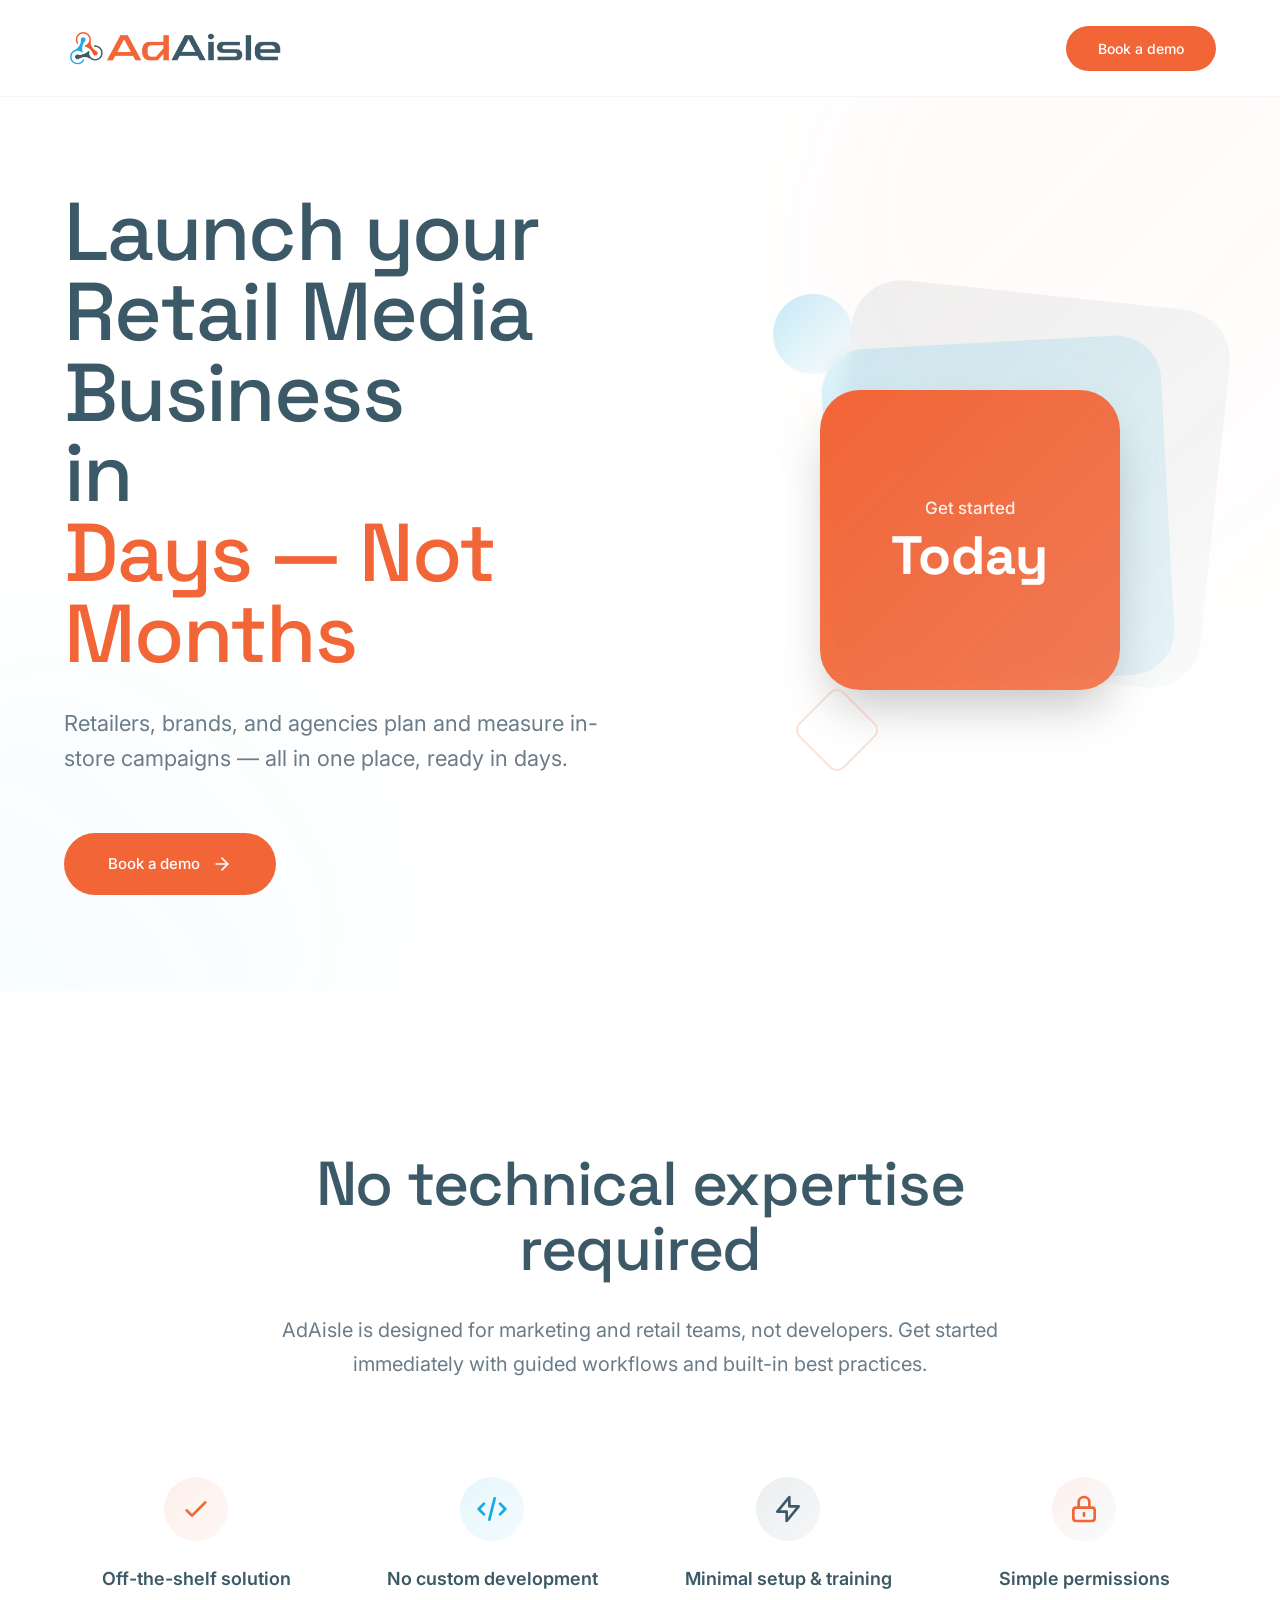
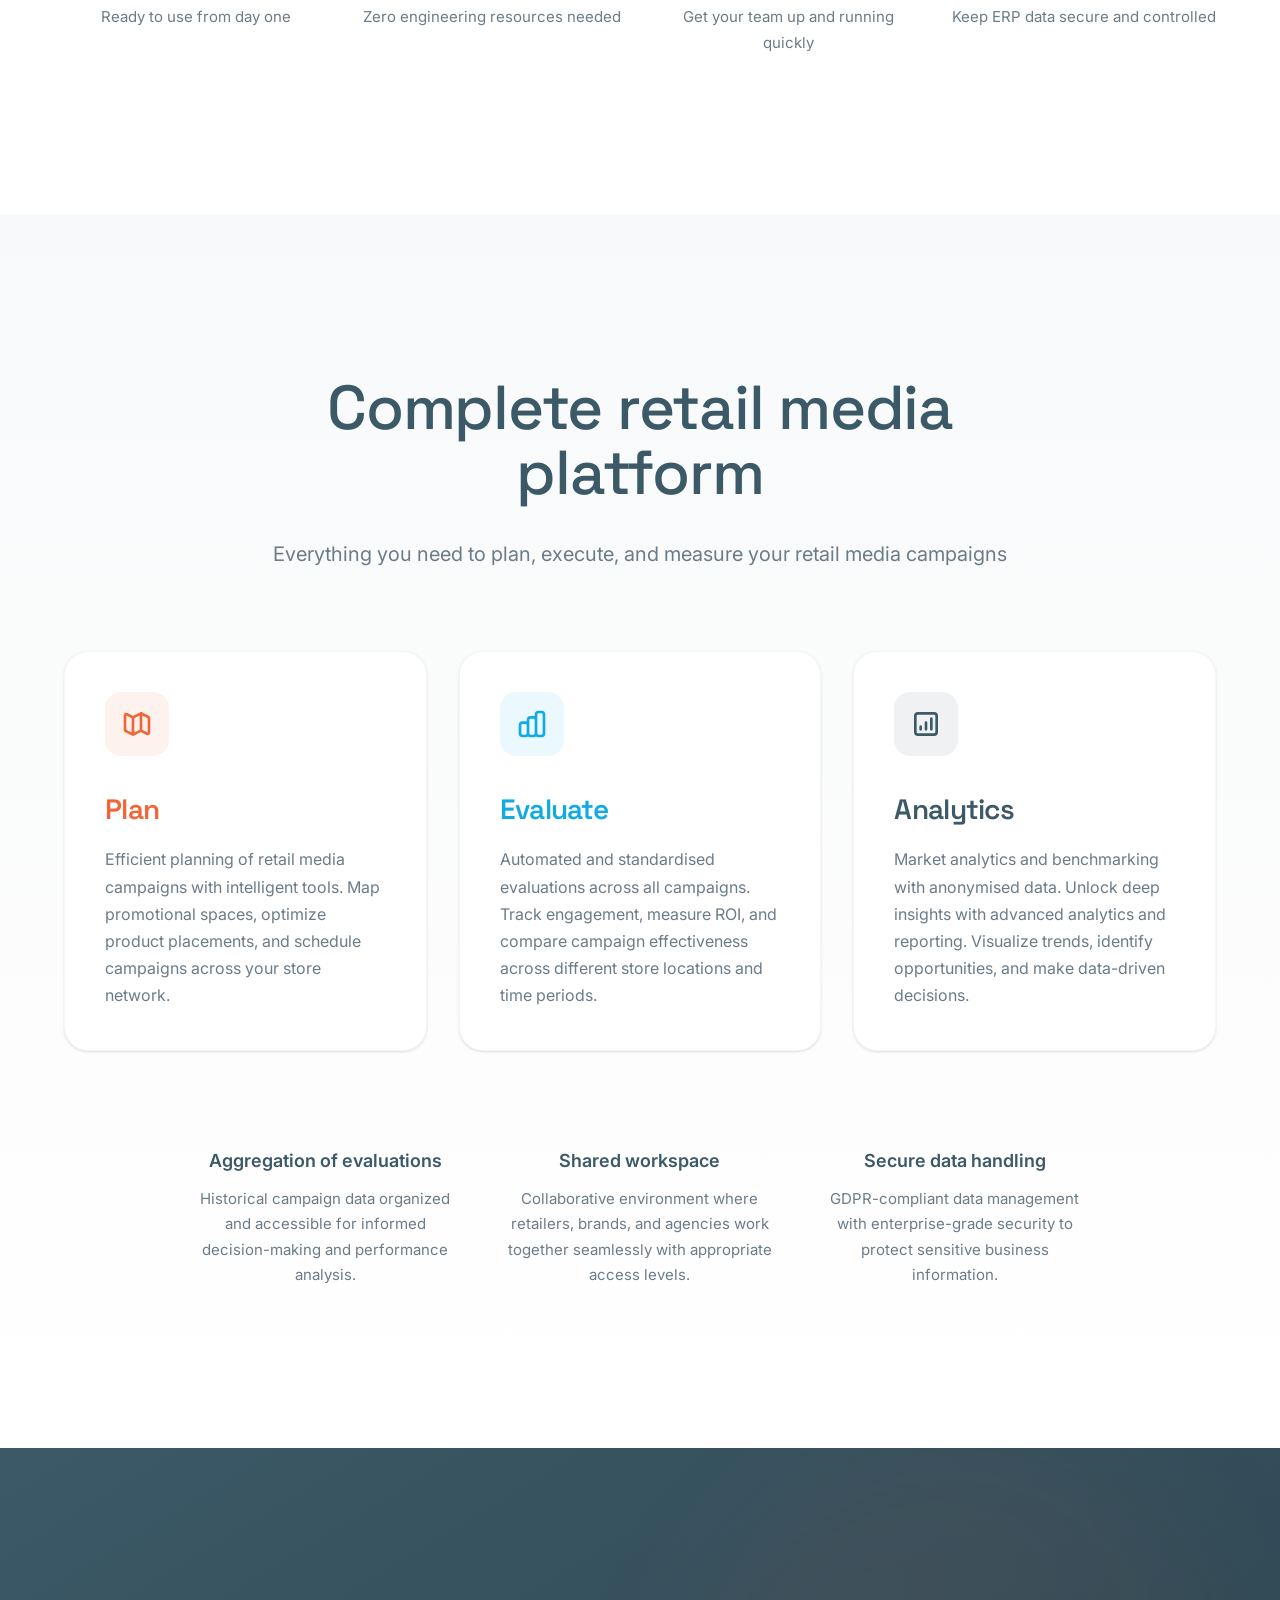
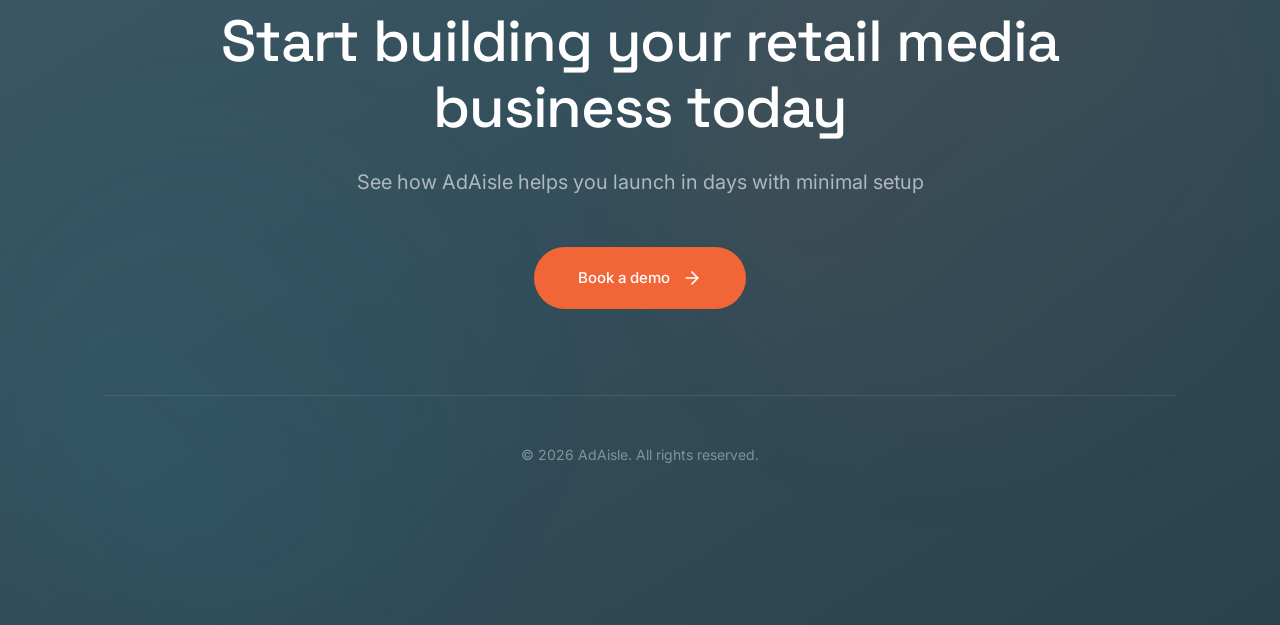
==== index.html @ ee659840 "First version of static website generated" ====
<!DOCTYPE html>
<html lang="en">

<head>
  <meta charset="UTF-8">
  <meta name="viewport" content="width=device-width, initial-scale=1.0">
  <link rel="icon" type="image/png" href="assets/Logo-square-transparent.png">
  <title>AdAisle</title>
  <link rel="stylesheet" crossorigin="" href="/assets/index-35ruAUNn.css">
</head>

<body>
  <div id="root">
    <div class="min-h-screen bg-white">
      <header class="fixed top-0 left-0 right-0 z-50 bg-white/70 backdrop-blur-md border-b border-[#3C5967]/5">
        <div class="max-w-[1600px] mx-auto px-8 lg:px-16">
          <div class="flex items-center justify-between h-24">
            <div class="flex-shrink-0">
              <img src="/assets/4812ea90e6fad4d19d5ccd346adbded5940152e8-D9WkJo04.png" alt="AdAisle" class="h-6 sm:h-9">
            </div>
            <a href="#" class="inline-block px-8 py-3 bg-[#F26537] hover:bg-[#E05A30] text-white rounded-full text-[14px] font-medium transition-all duration-300 hover:shadow-lg hover:shadow-[#F26537]/20">
              Book a demo
            </a>
          </div>
        </div>
      </header>
      <main class="pt-24">
        <section class="relative overflow-hidden bg-white min-h-[85vh] flex items-center">
          <div class="absolute inset-0 overflow-hidden">
            <div
              class="absolute top-0 right-0 w-[700px] h-[700px] rounded-full bg-gradient-to-br from-[#F26537]/4 to-transparent blur-3xl translate-x-1/3 -translate-y-1/4">
            </div>
            <div
              class="absolute bottom-0 left-0 w-[500px] h-[500px] rounded-full bg-gradient-to-tr from-[#10ABE3]/4 to-transparent blur-3xl -translate-x-1/4 translate-y-1/4">
            </div>
          </div>
          <div class="relative max-w-[1600px] mx-auto px-8 lg:px-16 py-24 w-full">
            <div class="grid lg:grid-cols-12 gap-16 items-center">
              <div class="lg:col-span-7">
                <h1 class="mb-8 text-[68px] lg:text-[82px] leading-[0.98] tracking-[-0.02em]"
                  style="font-family: var(--font-heading);"><span class="block text-[#3C5967]">Launch your</span><span
                    class="block text-[#3C5967]">Retail Media Business</span><span class="block text-[#3C5967]">in
                  </span><span class="relative inline-block"><span class="text-[#F26537]">Days — Not
                      Months</span></span></h1>
                <div class="max-w-xl mb-14">
                  <p class="text-[22px] leading-[1.6] text-[#6B7C89]">Retailers, brands, and agencies plan and measure
                    in-store campaigns — all in one place, ready in days.</p>
                </div>
                <div class="flex flex-col sm:flex-row items-center gap-4">
                  <a href="#" class="group relative px-11 py-5 bg-[#F26537] text-white rounded-full transition-all duration-300 hover:bg-[#E05A30] hover:shadow-2xl hover:shadow-[#F26537]/20 overflow-hidden inline-block">
                    <div class="absolute inset-0 bg-gradient-to-r from-white/0 via-white/10 to-white/0 translate-x-[-100%] group-hover:translate-x-[100%] transition-transform duration-700"></div>
                    <span class="relative flex items-center gap-3 text-[15px] font-medium">
                      Book a demo
                      <svg
                        xmlns="http://www.w3.org/2000/svg" width="24" height="24" viewBox="0 0 24 24" fill="none"
                        stroke="currentColor" stroke-width="2" stroke-linecap="round" stroke-linejoin="round"
                        class="lucide lucide-arrow-right w-5 h-5 group-hover:translate-x-1 transition-transform">
                        <path d="M5 12h14"></path>
                        <path d="m12 5 7 7-7 7"></path>
                      </svg>
                    </span>
                  </a>

                  <!-- <a href="#" class="group relative px-11 py-5 bg-white text-[#F26537] border-2 border-[#F26537] rounded-full transition-all duration-300 hover:bg-[#F26537] hover:text-white hover:shadow-2xl hover:shadow-[#F26537]/20 overflow-hidden inline-block">
                    <div class="absolute inset-0 bg-gradient-to-r from-white/0 via-white/10 to-white/0 translate-x-[-100%] group-hover:translate-x-[100%] transition-transform duration-700"></div>
                    <span class="relative flex items-center gap-3 text-[15px] font-medium">
                      Watch a Video
                      <svg
                        xmlns="http://www.w3.org/2000/svg" width="24" height="24" viewBox="0 0 24 24" fill="none"
                        stroke="currentColor" stroke-width="2" stroke-linecap="round" stroke-linejoin="round"
                        class="lucide lucide-arrow-right w-5 h-5 group-hover:translate-x-1 transition-transform">
                        <path d="M5 12h14"></path>
                        <path d="m12 5 7 7-7 7"></path>
                      </svg>
                    </span>
                  </a> -->

                </div>
              </div>
              <div class="lg:col-span-5 relative">
                <div class="relative">
                  <div class="relative h-[500px]">
                    <div
                      class="absolute top-0 right-0 w-[380px] h-[380px] rounded-[50px] bg-gradient-to-br from-[#3C5967]/8 to-[#3C5967]/3 rotate-6">
                    </div>
                    <div
                      class="absolute top-12 right-12 w-[340px] h-[340px] rounded-[45px] bg-gradient-to-br from-[#10ABE3]/15 to-[#10ABE3]/8 -rotate-3 backdrop-blur-sm">
                    </div>
                    <div
                      class="absolute top-24 right-24 w-[300px] h-[300px] rounded-[40px] bg-gradient-to-br from-[#F26537] to-[#F26537]/85 flex items-center justify-center shadow-2xl">
                      <div class="text-white text-center px-8">
                        <div class="text-[17px] font-medium mb-2 opacity-90">Get started</div>
                        <div class="text-[54px] font-bold leading-none" style="font-family: var(--font-heading);">Today
                        </div>
                      </div>
                    </div>
                    <div
                      class="absolute top-0 left-0 w-20 h-20 rounded-full bg-gradient-to-br from-[#10ABE3]/25 to-transparent backdrop-blur-sm">
                    </div>
                    <div class="absolute bottom-8 left-8 w-16 h-16 border-2 border-[#F26537]/20 rounded-lg rotate-45">
                    </div>
                  </div>
                </div>
              </div>
            </div>
          </div>
        </section>
        <section class="bg-white py-32 lg:py-40">
          <div class="max-w-[1600px] mx-auto px-8 lg:px-16">
            <div class="max-w-4xl mx-auto mb-24">
              <div class="text-center">
                <h2 class="text-[52px] lg:text-[62px] leading-[1.05] tracking-[-0.02em] text-[#3C5967] mb-8"
                  style="font-family: var(--font-heading);">No technical expertise required</h2>
                <p class="text-[20px] leading-[1.7] text-[#6B7C89] max-w-3xl mx-auto">AdAisle is designed for marketing
                  and retail teams, not developers. Get started immediately with guided workflows and built-in best
                  practices.</p>
              </div>
            </div>
            <div class="grid md:grid-cols-2 lg:grid-cols-4 gap-8 max-w-6xl mx-auto">
              <div class="group text-center">
                <div
                  class="w-16 h-16 mx-auto mb-6 rounded-full bg-gradient-to-br from-[#F26537]/10 to-[#F26537]/5 flex items-center justify-center group-hover:scale-110 transition-transform duration-300">
                  <svg class="w-8 h-8 text-[#F26537]" fill="none" viewBox="0 0 24 24" stroke="currentColor">
                    <path stroke-linecap="round" stroke-linejoin="round" stroke-width="2" d="M5 13l4 4L19 7"></path>
                  </svg></div>
                <h3 class="text-[18px] font-semibold text-[#3C5967] mb-3">Off-the-shelf solution</h3>
                <p class="text-[15px] leading-[1.7] text-[#6B7C89]">Ready to use from day one</p>
              </div>
              <div class="group text-center">
                <div
                  class="w-16 h-16 mx-auto mb-6 rounded-full bg-gradient-to-br from-[#10ABE3]/10 to-[#10ABE3]/5 flex items-center justify-center group-hover:scale-110 transition-transform duration-300">
                  <svg class="w-8 h-8 text-[#10ABE3]" fill="none" viewBox="0 0 24 24" stroke="currentColor">
                    <path stroke-linecap="round" stroke-linejoin="round" stroke-width="2"
                      d="M10 20l4-16m4 4l4 4-4 4M6 16l-4-4 4-4"></path>
                  </svg></div>
                <h3 class="text-[18px] font-semibold text-[#3C5967] mb-3">No custom development</h3>
                <p class="text-[15px] leading-[1.7] text-[#6B7C89]">Zero engineering resources needed</p>
              </div>
              <div class="group text-center">
                <div
                  class="w-16 h-16 mx-auto mb-6 rounded-full bg-gradient-to-br from-[#3C5967]/10 to-[#3C5967]/5 flex items-center justify-center group-hover:scale-110 transition-transform duration-300">
                  <svg class="w-8 h-8 text-[#3C5967]" fill="none" viewBox="0 0 24 24" stroke="currentColor">
                    <path stroke-linecap="round" stroke-linejoin="round" stroke-width="2"
                      d="M13 10V3L4 14h7v7l9-11h-7z"></path>
                  </svg></div>
                <h3 class="text-[18px] font-semibold text-[#3C5967] mb-3">Minimal setup &amp; training</h3>
                <p class="text-[15px] leading-[1.7] text-[#6B7C89]">Get your team up and running quickly</p>
              </div>
              <div class="group text-center">
                <div
                  class="w-16 h-16 mx-auto mb-6 rounded-full bg-gradient-to-br from-[#F26537]/10 to-[#10ABE3]/5 flex items-center justify-center group-hover:scale-110 transition-transform duration-300">
                  <svg class="w-8 h-8 text-[#F26537]" fill="none" viewBox="0 0 24 24" stroke="currentColor">
                    <path stroke-linecap="round" stroke-linejoin="round" stroke-width="2"
                      d="M12 15v2m-6 4h12a2 2 0 002-2v-6a2 2 0 00-2-2H6a2 2 0 00-2 2v6a2 2 0 002 2zm10-10V7a4 4 0 00-8 0v4h8z">
                    </path>
                  </svg></div>
                <h3 class="text-[18px] font-semibold text-[#3C5967] mb-3">Simple permissions</h3>
                <p class="text-[15px] leading-[1.7] text-[#6B7C89]">Keep ERP data secure and controlled</p>
              </div>
            </div>
          </div>
        </section>
        <section class="relative bg-gradient-to-b from-[#F8F9FA] to-white py-32 lg:py-40">
          <div class="max-w-[1600px] mx-auto px-8 lg:px-16">
            <div class="text-center max-w-3xl mx-auto mb-20">
              <h2 class="text-[52px] lg:text-[62px] leading-[1.05] tracking-[-0.02em] text-[#3C5967] mb-8"
                style="font-family: var(--font-heading);">Complete retail media platform</h2>
              <p class="text-[20px] leading-[1.7] text-[#6B7C89]">Everything you need to plan, execute, and measure your
                retail media campaigns</p>
            </div>
            <div class="grid md:grid-cols-3 gap-8 mb-16">
              <div
                class="bg-white rounded-3xl p-10 shadow-sm hover:shadow-xl transition-all duration-500 border border-[#3C5967]/5">
                <div class="mb-8">
                  <div class="w-16 h-16 rounded-2xl flex items-center justify-center"
                    style="background-color: rgba(242, 101, 55, 0.082);"><svg class="w-8 h-8" fill="none"
                      viewBox="0 0 24 24" stroke="currentColor" style="color: rgb(242, 101, 55);">
                      <path stroke-linecap="round" stroke-linejoin="round" stroke-width="2"
                        d="M9 20l-5.447-2.724A1 1 0 013 16.382V5.618a1 1 0 011.447-.894L9 7m0 13l6-3m-6 3V7m6 10l4.553 2.276A1 1 0 0021 18.382V7.618a1 1 0 00-.553-.894L15 4m0 13V4m0 0L9 7">
                      </path>
                    </svg></div>
                </div>
                <h3 class="text-[28px] font-semibold mb-4 tracking-tight"
                  style="color: rgb(242, 101, 55); font-family: var(--font-heading);">Plan</h3>
                <p class="text-[16px] leading-[1.7] text-[#6B7C89]">Efficient planning of retail media campaigns with
                  intelligent tools. Map promotional spaces, optimize product placements, and schedule campaigns across
                  your store network.</p>
              </div>
              <div
                class="bg-white rounded-3xl p-10 shadow-sm hover:shadow-xl transition-all duration-500 border border-[#3C5967]/5">
                <div class="mb-8">
                  <div class="w-16 h-16 rounded-2xl flex items-center justify-center"
                    style="background-color: rgba(16, 171, 227, 0.082);"><svg class="w-8 h-8" fill="none"
                      viewBox="0 0 24 24" stroke="currentColor" style="color: rgb(16, 171, 227);">
                      <path stroke-linecap="round" stroke-linejoin="round" stroke-width="2"
                        d="M9 19v-6a2 2 0 00-2-2H5a2 2 0 00-2 2v6a2 2 0 002 2h2a2 2 0 002-2zm0 0V9a2 2 0 012-2h2a2 2 0 012 2v10m-6 0a2 2 0 002 2h2a2 2 0 002-2m0 0V5a2 2 0 012-2h2a2 2 0 012 2v14a2 2 0 01-2 2h-2a2 2 0 01-2-2z">
                      </path>
                    </svg></div>
                </div>
                <h3 class="text-[28px] font-semibold mb-4 tracking-tight"
                  style="color: rgb(16, 171, 227); font-family: var(--font-heading);">Evaluate</h3>
                <p class="text-[16px] leading-[1.7] text-[#6B7C89]">Automated and standardised evaluations across all
                  campaigns. Track engagement, measure ROI, and compare campaign effectiveness across different store
                  locations and time periods.</p>
              </div>
              <div
                class="bg-white rounded-3xl p-10 shadow-sm hover:shadow-xl transition-all duration-500 border border-[#3C5967]/5">
                <div class="mb-8">
                  <div class="w-16 h-16 rounded-2xl flex items-center justify-center"
                    style="background-color: rgba(60, 89, 103, 0.082);"><svg class="w-8 h-8" fill="none"
                      viewBox="0 0 24 24" stroke="currentColor" style="color: rgb(60, 89, 103);">
                      <path stroke-linecap="round" stroke-linejoin="round" stroke-width="2"
                        d="M16 8v8m-4-5v5m-4-2v2m-2 4h12a2 2 0 002-2V6a2 2 0 00-2-2H6a2 2 0 00-2 2v12a2 2 0 002 2z">
                      </path>
                    </svg></div>
                </div>
                <h3 class="text-[28px] font-semibold mb-4 tracking-tight"
                  style="color: rgb(60, 89, 103); font-family: var(--font-heading);">Analytics</h3>
                <p class="text-[16px] leading-[1.7] text-[#6B7C89]">Market analytics and benchmarking with anonymised
                  data. Unlock deep insights with advanced analytics and reporting. Visualize trends, identify
                  opportunities, and make data-driven decisions.</p>
              </div>
            </div>
            <div class="max-w-4xl mx-auto mt-24">
              <div class="grid md:grid-cols-3 gap-12">
                <div class="text-center">
                  <h4 class="text-[18px] font-semibold text-[#3C5967] mb-3">Aggregation of evaluations</h4>
                  <p class="text-[15px] leading-[1.7] text-[#6B7C89]">Historical campaign data organized and accessible
                    for informed decision-making and performance analysis.</p>
                </div>
                <div class="text-center">
                  <h4 class="text-[18px] font-semibold text-[#3C5967] mb-3">Shared workspace</h4>
                  <p class="text-[15px] leading-[1.7] text-[#6B7C89]">Collaborative environment where retailers, brands,
                    and agencies work together seamlessly with appropriate access levels.</p>
                </div>
                <div class="text-center">
                  <h4 class="text-[18px] font-semibold text-[#3C5967] mb-3">Secure data handling</h4>
                  <p class="text-[15px] leading-[1.7] text-[#6B7C89]">GDPR-compliant data management with
                    enterprise-grade security to protect sensitive business information.</p>
                </div>
              </div>
            </div>
          </div>
        </section>
      </main>
      <footer class="relative bg-gradient-to-br from-[#3C5967] to-[#2A424D] py-32 lg:py-40 overflow-hidden">
        <div
          class="absolute top-0 right-0 w-[600px] h-[600px] bg-gradient-to-br from-[#F26537]/8 to-transparent rounded-full blur-3xl">
        </div>
        <div
          class="absolute bottom-0 left-0 w-[500px] h-[500px] bg-gradient-to-tr from-[#10ABE3]/8 to-transparent rounded-full blur-3xl">
        </div>
        <div class="relative max-w-[1200px] mx-auto px-8 lg:px-16 text-center">
          <h2 class="text-[48px] lg:text-[58px] leading-[1.15] tracking-[-0.02em] text-white mb-6"
            style="font-family: var(--font-heading);">Start building your retail media business today</h2>
          <p class="text-[20px] leading-[1.7] text-white/60 mb-12 max-w-2xl mx-auto">See how AdAisle helps you launch in
            days with minimal setup</p><a href="#"
            class="group relative px-11 py-5 bg-[#F26537] text-white rounded-full transition-all duration-300 hover:bg-[#E05A30] hover:shadow-2xl hover:shadow-[#F26537]/20 overflow-hidden inline-block">
            <div class="absolute inset-0 bg-gradient-to-r from-white/0 via-white/10 to-white/0 translate-x-[-100%] group-hover:translate-x-[100%] transition-transform duration-700"></div>
            <span class="relative flex items-center gap-3 text-[15px] font-medium">
              Book a demo
              <svg
                xmlns="http://www.w3.org/2000/svg" width="24" height="24" viewBox="0 0 24 24" fill="none"
                stroke="currentColor" stroke-width="2" stroke-linecap="round" stroke-linejoin="round"
                class="lucide lucide-arrow-right w-5 h-5 group-hover:translate-x-1 transition-transform">
                <path d="M5 12h14"></path>
                <path d="m12 5 7 7-7 7"></path>
              </svg>
            </span>
          </a>
          <div class="mt-20 pt-12 border-t border-white/10">
            <p class="text-[14px] text-white/40">© 2026 AdAisle. All rights reserved.</p>
          </div>
        </div>
      </footer>
    </div>
  </div>
</body>
</html>
---- assets/index-35ruAUNn.css ----
@import"https://fonts.googleapis.com/css2?family=Inter:wght@300;400;500;600;700&family=Space+Grotesk:wght@400;500;600;700&display=swap";/*! tailwindcss v4.1.12 | MIT License | https://tailwindcss.com */@layer properties{@supports (((-webkit-hyphens:none)) and (not (margin-trim:inline))) or ((-moz-orient:inline) and (not (color:rgb(from red r g b)))){*,:before,:after,::backdrop{--tw-translate-x:0;--tw-translate-y:0;--tw-translate-z:0;--tw-rotate-x:initial;--tw-rotate-y:initial;--tw-rotate-z:initial;--tw-skew-x:initial;--tw-skew-y:initial;--tw-space-x-reverse:0;--tw-border-style:solid;--tw-gradient-position:initial;--tw-gradient-from:#0000;--tw-gradient-via:#0000;--tw-gradient-to:#0000;--tw-gradient-stops:initial;--tw-gradient-via-stops:initial;--tw-gradient-from-position:0%;--tw-gradient-via-position:50%;--tw-gradient-to-position:100%;--tw-leading:initial;--tw-font-weight:initial;--tw-tracking:initial;--tw-ordinal:initial;--tw-slashed-zero:initial;--tw-numeric-figure:initial;--tw-numeric-spacing:initial;--tw-numeric-fraction:initial;--tw-shadow:0 0 #0000;--tw-shadow-color:initial;--tw-shadow-alpha:100%;--tw-inset-shadow:0 0 #0000;--tw-inset-shadow-color:initial;--tw-inset-shadow-alpha:100%;--tw-ring-color:initial;--tw-ring-shadow:0 0 #0000;--tw-inset-ring-color:initial;--tw-inset-ring-shadow:0 0 #0000;--tw-ring-inset:initial;--tw-ring-offset-width:0px;--tw-ring-offset-color:#fff;--tw-ring-offset-shadow:0 0 #0000;--tw-outline-style:solid;--tw-blur:initial;--tw-brightness:initial;--tw-contrast:initial;--tw-grayscale:initial;--tw-hue-rotate:initial;--tw-invert:initial;--tw-opacity:initial;--tw-saturate:initial;--tw-sepia:initial;--tw-drop-shadow:initial;--tw-drop-shadow-color:initial;--tw-drop-shadow-alpha:100%;--tw-drop-shadow-size:initial;--tw-backdrop-blur:initial;--tw-backdrop-brightness:initial;--tw-backdrop-contrast:initial;--tw-backdrop-grayscale:initial;--tw-backdrop-hue-rotate:initial;--tw-backdrop-invert:initial;--tw-backdrop-opacity:initial;--tw-backdrop-saturate:initial;--tw-backdrop-sepia:initial;--tw-duration:initial;--tw-ease:initial;--tw-scale-x:1;--tw-scale-y:1;--tw-scale-z:1;--tw-content:"";--tw-animation-delay:0s;--tw-animation-direction:normal;--tw-animation-duration:initial;--tw-animation-fill-mode:none;--tw-animation-iteration-count:1;--tw-enter-blur:0;--tw-enter-opacity:1;--tw-enter-rotate:0;--tw-enter-scale:1;--tw-enter-translate-x:0;--tw-enter-translate-y:0;--tw-exit-blur:0;--tw-exit-opacity:1;--tw-exit-rotate:0;--tw-exit-scale:1;--tw-exit-translate-x:0;--tw-exit-translate-y:0}}}@layer theme{:root,:host{--font-sans:ui-sans-serif,system-ui,sans-serif,"Apple Color Emoji","Segoe UI Emoji","Segoe UI Symbol","Noto Color Emoji";--font-mono:ui-monospace,SFMono-Regular,Menlo,Monaco,Consolas,"Liberation Mono","Courier New",monospace;--color-gray-100:oklch(96.7% .003 264.542);--color-black:#000;--color-white:#fff;--spacing:.25rem;--container-sm:24rem;--container-lg:32rem;--container-xl:36rem;--container-2xl:42rem;--container-3xl:48rem;--container-4xl:56rem;--container-6xl:72rem;--text-xs:.75rem;--text-xs--line-height:calc(1/.75);--text-sm:.875rem;--text-sm--line-height:calc(1.25/.875);--text-base:1rem;--text-base--line-height: 1.5 ;--text-lg:1.125rem;--text-lg--line-height:calc(1.75/1.125);--text-xl:1.25rem;--text-2xl:1.5rem;--font-weight-normal:400;--font-weight-medium:500;--font-weight-semibold:600;--font-weight-bold:700;--tracking-tight:-.025em;--tracking-widest:.1em;--leading-relaxed:1.625;--radius-xs:.125rem;--radius-2xl:1rem;--radius-3xl:1.5rem;--ease-in-out:cubic-bezier(.4,0,.2,1);--animate-pulse:pulse 2s cubic-bezier(.4,0,.6,1)infinite;--blur-sm:8px;--blur-md:12px;--blur-3xl:64px;--aspect-video:16/9;--default-transition-duration:.15s;--default-transition-timing-function:cubic-bezier(.4,0,.2,1);--default-font-family:var(--font-sans);--default-mono-font-family:var(--font-mono);--color-border:var(--border)}}@layer base{*,:after,:before,::backdrop{box-sizing:border-box;border:0 solid;margin:0;padding:0}::file-selector-button{box-sizing:border-box;border:0 solid;margin:0;padding:0}html,:host{-webkit-text-size-adjust:100%;-moz-tab-size:4;tab-size:4;line-height:1.5;font-family:var(--default-font-family,ui-sans-serif,system-ui,sans-serif,"Apple Color Emoji","Segoe UI Emoji","Segoe UI Symbol","Noto Color Emoji");font-feature-settings:var(--default-font-feature-settings,normal);font-variation-settings:var(--default-font-variation-settings,normal);-webkit-tap-highlight-color:transparent}hr{height:0;color:inherit;border-top-width:1px}abbr:where([title]){-webkit-text-decoration:underline dotted;text-decoration:underline dotted}h1,h2,h3,h4,h5,h6{font-size:inherit;font-weight:inherit}a{color:inherit;-webkit-text-decoration:inherit;text-decoration:inherit}b,strong{font-weight:bolder}code,kbd,samp,pre{font-family:var(--default-mono-font-family,ui-monospace,SFMono-Regular,Menlo,Monaco,Consolas,"Liberation Mono","Courier New",monospace);font-feature-settings:var(--default-mono-font-feature-settings,normal);font-variation-settings:var(--default-mono-font-variation-settings,normal);font-size:1em}small{font-size:80%}sub,sup{vertical-align:baseline;font-size:75%;line-height:0;position:relative}sub{bottom:-.25em}sup{top:-.5em}table{text-indent:0;border-color:inherit;border-collapse:collapse}:-moz-focusring{outline:auto}progress{vertical-align:baseline}summary{display:list-item}ol,ul,menu{list-style:none}img,svg,video,canvas,audio,iframe,embed,object{vertical-align:middle;display:block}img,video{max-width:100%;height:auto}button,input,select,optgroup,textarea{font:inherit;font-feature-settings:inherit;font-variation-settings:inherit;letter-spacing:inherit;color:inherit;opacity:1;background-color:#0000;border-radius:0}::file-selector-button{font:inherit;font-feature-settings:inherit;font-variation-settings:inherit;letter-spacing:inherit;color:inherit;opacity:1;background-color:#0000;border-radius:0}:where(select:is([multiple],[size])) optgroup{font-weight:bolder}:where(select:is([multiple],[size])) optgroup option{padding-inline-start:20px}::file-selector-button{margin-inline-end:4px}::placeholder{opacity:1}@supports (not ((-webkit-appearance:-apple-pay-button))) or (contain-intrinsic-size:1px){::placeholder{color:currentColor}@supports (color:color-mix(in lab,red,red)){::placeholder{color:color-mix(in oklab,currentcolor 50%,transparent)}}}textarea{resize:vertical}::-webkit-search-decoration{-webkit-appearance:none}::-webkit-date-and-time-value{min-height:1lh;text-align:inherit}::-webkit-datetime-edit{display:inline-flex}::-webkit-datetime-edit-fields-wrapper{padding:0}::-webkit-datetime-edit{padding-block:0}::-webkit-datetime-edit-year-field{padding-block:0}::-webkit-datetime-edit-month-field{padding-block:0}::-webkit-datetime-edit-day-field{padding-block:0}::-webkit-datetime-edit-hour-field{padding-block:0}::-webkit-datetime-edit-minute-field{padding-block:0}::-webkit-datetime-edit-second-field{padding-block:0}::-webkit-datetime-edit-millisecond-field{padding-block:0}::-webkit-datetime-edit-meridiem-field{padding-block:0}::-webkit-calendar-picker-indicator{line-height:1}:-moz-ui-invalid{box-shadow:none}button,input:where([type=button],[type=reset],[type=submit]){-webkit-appearance:button;-moz-appearance:button;appearance:button}::file-selector-button{-webkit-appearance:button;-moz-appearance:button;appearance:button}::-webkit-inner-spin-button{height:auto}::-webkit-outer-spin-button{height:auto}[hidden]:where(:not([hidden=until-found])){display:none!important}*{border-color:var(--border);outline-color:var(--ring)}@supports (color:color-mix(in lab,red,red)){*{outline-color:color-mix(in oklab,var(--ring)50%,transparent)}}body{background-color:var(--background);color:var(--foreground);font-family:var(--font-body)}html{font-size:var(--font-size)}h1{font-size:var(--text-2xl);font-weight:var(--font-weight-medium);line-height:1.5}h2{font-size:var(--text-xl);font-weight:var(--font-weight-medium);line-height:1.5}h3{font-size:var(--text-lg);font-weight:var(--font-weight-medium);line-height:1.5}h4,label,button{font-size:var(--text-base);font-weight:var(--font-weight-medium);line-height:1.5}input{font-size:var(--text-base);font-weight:var(--font-weight-normal);line-height:1.5}}@layer components;@layer utilities{.\@container\/card-header{container:card-header/inline-size}.pointer-events-none{pointer-events:none}.invisible{visibility:hidden}.sr-only{clip:rect(0,0,0,0);white-space:nowrap;border-width:0;width:1px;height:1px;margin:-1px;padding:0;position:absolute;overflow:hidden}.absolute{position:absolute}.fixed{position:fixed}.relative{position:relative}.inset-0{inset:calc(var(--spacing)*0)}.inset-x-0{inset-inline:calc(var(--spacing)*0)}.inset-y-0{inset-block:calc(var(--spacing)*0)}.-top-12{top:calc(var(--spacing)*-12)}.top-0{top:calc(var(--spacing)*0)}.top-1\.5{top:calc(var(--spacing)*1.5)}.top-1\/2{top:50%}.top-3\.5{top:calc(var(--spacing)*3.5)}.top-4{top:calc(var(--spacing)*4)}.top-12{top:calc(var(--spacing)*12)}.top-24{top:calc(var(--spacing)*24)}.top-\[1px\]{top:1px}.top-\[50\%\]{top:50%}.top-\[60\%\]{top:60%}.top-full{top:100%}.-right-12{right:calc(var(--spacing)*-12)}.right-0{right:calc(var(--spacing)*0)}.right-1{right:calc(var(--spacing)*1)}.right-2{right:calc(var(--spacing)*2)}.right-3{right:calc(var(--spacing)*3)}.right-4{right:calc(var(--spacing)*4)}.right-12{right:calc(var(--spacing)*12)}.right-24{right:calc(var(--spacing)*24)}.-bottom-12{bottom:calc(var(--spacing)*-12)}.bottom-0{bottom:calc(var(--spacing)*0)}.bottom-8{bottom:calc(var(--spacing)*8)}.-left-12{left:calc(var(--spacing)*-12)}.left-0{left:calc(var(--spacing)*0)}.left-1{left:calc(var(--spacing)*1)}.left-1\/2{left:50%}.left-2{left:calc(var(--spacing)*2)}.left-8{left:calc(var(--spacing)*8)}.left-\[50\%\]{left:50%}.isolate{isolation:isolate}.z-10{z-index:10}.z-20{z-index:20}.z-50{z-index:50}.z-\[1\]{z-index:1}.col-start-2{grid-column-start:2}.row-span-2{grid-row:span 2/span 2}.row-start-1{grid-row-start:1}.-mx-1{margin-inline:calc(var(--spacing)*-1)}.mx-2{margin-inline:calc(var(--spacing)*2)}.mx-3\.5{margin-inline:calc(var(--spacing)*3.5)}.mx-auto{margin-inline:auto}.my-0\.5{margin-block:calc(var(--spacing)*.5)}.my-1{margin-block:calc(var(--spacing)*1)}.-mt-4{margin-top:calc(var(--spacing)*-4)}.mt-1\.5{margin-top:calc(var(--spacing)*1.5)}.mt-2{margin-top:calc(var(--spacing)*2)}.mt-4{margin-top:calc(var(--spacing)*4)}.mt-20{margin-top:calc(var(--spacing)*20)}.mt-24{margin-top:calc(var(--spacing)*24)}.mt-auto{margin-top:auto}.mb-2{margin-bottom:calc(var(--spacing)*2)}.mb-3{margin-bottom:calc(var(--spacing)*3)}.mb-4{margin-bottom:calc(var(--spacing)*4)}.mb-6{margin-bottom:calc(var(--spacing)*6)}.mb-8{margin-bottom:calc(var(--spacing)*8)}.mb-12{margin-bottom:calc(var(--spacing)*12)}.mb-14{margin-bottom:calc(var(--spacing)*14)}.mb-16{margin-bottom:calc(var(--spacing)*16)}.mb-20{margin-bottom:calc(var(--spacing)*20)}.mb-24{margin-bottom:calc(var(--spacing)*24)}.-ml-4{margin-left:calc(var(--spacing)*-4)}.ml-1{margin-left:calc(var(--spacing)*1)}.ml-auto{margin-left:auto}.line-clamp-1{-webkit-line-clamp:1;-webkit-box-orient:vertical;display:-webkit-box;overflow:hidden}.block{display:block}.flex{display:flex}.grid{display:grid}.hidden{display:none}.inline-block{display:inline-block}.inline-flex{display:inline-flex}.table{display:table}.table-caption{display:table-caption}.table-cell{display:table-cell}.table-row{display:table-row}.field-sizing-content{field-sizing:content}.aspect-square{aspect-ratio:1}.aspect-video{aspect-ratio:var(--aspect-video)}.size-2{width:calc(var(--spacing)*2);height:calc(var(--spacing)*2)}.size-2\.5{width:calc(var(--spacing)*2.5);height:calc(var(--spacing)*2.5)}.size-3{width:calc(var(--spacing)*3);height:calc(var(--spacing)*3)}.size-3\.5{width:calc(var(--spacing)*3.5);height:calc(var(--spacing)*3.5)}.size-4{width:calc(var(--spacing)*4);height:calc(var(--spacing)*4)}.size-7{width:calc(var(--spacing)*7);height:calc(var(--spacing)*7)}.size-8{width:calc(var(--spacing)*8);height:calc(var(--spacing)*8)}.size-9{width:calc(var(--spacing)*9);height:calc(var(--spacing)*9)}.size-10{width:calc(var(--spacing)*10);height:calc(var(--spacing)*10)}.size-full{width:100%;height:100%}.h-1\.5{height:calc(var(--spacing)*1.5)}.h-2{height:calc(var(--spacing)*2)}.h-2\.5{height:calc(var(--spacing)*2.5)}.h-4{height:calc(var(--spacing)*4)}.h-5{height:calc(var(--spacing)*5)}.h-6{height:calc(var(--spacing)*6)}.h-7{height:calc(var(--spacing)*7)}.h-8{height:calc(var(--spacing)*8)}.h-9{height:calc(var(--spacing)*9)}.h-10{height:calc(var(--spacing)*10)}.h-12{height:calc(var(--spacing)*12)}.h-16{height:calc(var(--spacing)*16)}.h-20{height:calc(var(--spacing)*20)}.h-24{height:calc(var(--spacing)*24)}.h-\[1\.15rem\]{height:1.15rem}.h-\[300px\]{height:300px}.h-\[340px\]{height:340px}.h-\[380px\]{height:380px}.h-\[500px\]{height:500px}.h-\[600px\]{height:600px}.h-\[700px\]{height:700px}.h-\[calc\(100\%-1px\)\]{height:calc(100% - 1px)}.h-\[var\(--radix-navigation-menu-viewport-height\)\]{height:var(--radix-navigation-menu-viewport-height)}.h-\[var\(--radix-select-trigger-height\)\]{height:var(--radix-select-trigger-height)}.h-auto{height:auto}.h-full{height:100%}.h-px{height:1px}.h-svh{height:100svh}.max-h-\(--radix-context-menu-content-available-height\){max-height:var(--radix-context-menu-content-available-height)}.max-h-\(--radix-dropdown-menu-content-available-height\){max-height:var(--radix-dropdown-menu-content-available-height)}.max-h-\(--radix-select-content-available-height\){max-height:var(--radix-select-content-available-height)}.max-h-\[300px\]{max-height:300px}.min-h-0{min-height:calc(var(--spacing)*0)}.min-h-4{min-height:calc(var(--spacing)*4)}.min-h-16{min-height:calc(var(--spacing)*16)}.min-h-\[85vh\]{min-height:85vh}.min-h-screen{min-height:100vh}.min-h-svh{min-height:100svh}.w-\(--sidebar-width\){width:var(--sidebar-width)}.w-0{width:calc(var(--spacing)*0)}.w-1{width:calc(var(--spacing)*1)}.w-2{width:calc(var(--spacing)*2)}.w-2\.5{width:calc(var(--spacing)*2.5)}.w-3{width:calc(var(--spacing)*3)}.w-3\/4{width:75%}.w-4{width:calc(var(--spacing)*4)}.w-5{width:calc(var(--spacing)*5)}.w-8{width:calc(var(--spacing)*8)}.w-9{width:calc(var(--spacing)*9)}.w-16{width:calc(var(--spacing)*16)}.w-20{width:calc(var(--spacing)*20)}.w-64{width:calc(var(--spacing)*64)}.w-72{width:calc(var(--spacing)*72)}.w-\[100px\]{width:100px}.w-\[300px\]{width:300px}.w-\[340px\]{width:340px}.w-\[380px\]{width:380px}.w-\[500px\]{width:500px}.w-\[600px\]{width:600px}.w-\[700px\]{width:700px}.w-auto{width:auto}.w-fit{width:fit-content}.w-full{width:100%}.w-max{width:max-content}.w-px{width:1px}.max-w-\(--skeleton-width\){max-width:var(--skeleton-width)}.max-w-2xl{max-width:var(--container-2xl)}.max-w-3xl{max-width:var(--container-3xl)}.max-w-4xl{max-width:var(--container-4xl)}.max-w-6xl{max-width:var(--container-6xl)}.max-w-\[1200px\]{max-width:1200px}.max-w-\[1600px\]{max-width:1600px}.max-w-\[calc\(100\%-2rem\)\]{max-width:calc(100% - 2rem)}.max-w-max{max-width:max-content}.max-w-xl{max-width:var(--container-xl)}.min-w-0{min-width:calc(var(--spacing)*0)}.min-w-5{min-width:calc(var(--spacing)*5)}.min-w-8{min-width:calc(var(--spacing)*8)}.min-w-9{min-width:calc(var(--spacing)*9)}.min-w-10{min-width:calc(var(--spacing)*10)}.min-w-\[8rem\]{min-width:8rem}.min-w-\[12rem\]{min-width:12rem}.min-w-\[var\(--radix-select-trigger-width\)\]{min-width:var(--radix-select-trigger-width)}.flex-1{flex:1}.flex-shrink-0,.shrink-0{flex-shrink:0}.grow{flex-grow:1}.grow-0{flex-grow:0}.basis-full{flex-basis:100%}.caption-bottom{caption-side:bottom}.border-collapse{border-collapse:collapse}.origin-\(--radix-context-menu-content-transform-origin\){transform-origin:var(--radix-context-menu-content-transform-origin)}.origin-\(--radix-dropdown-menu-content-transform-origin\){transform-origin:var(--radix-dropdown-menu-content-transform-origin)}.origin-\(--radix-hover-card-content-transform-origin\){transform-origin:var(--radix-hover-card-content-transform-origin)}.origin-\(--radix-menubar-content-transform-origin\){transform-origin:var(--radix-menubar-content-transform-origin)}.origin-\(--radix-popover-content-transform-origin\){transform-origin:var(--radix-popover-content-transform-origin)}.origin-\(--radix-select-content-transform-origin\){transform-origin:var(--radix-select-content-transform-origin)}.origin-\(--radix-tooltip-content-transform-origin\){transform-origin:var(--radix-tooltip-content-transform-origin)}.-translate-x-1\/2{--tw-translate-x: -50% ;translate:var(--tw-translate-x)var(--tw-translate-y)}.-translate-x-1\/4{--tw-translate-x: -25% ;translate:var(--tw-translate-x)var(--tw-translate-y)}.-translate-x-px{--tw-translate-x:-1px;translate:var(--tw-translate-x)var(--tw-translate-y)}.translate-x-1\/3{--tw-translate-x:calc(1/3*100%);translate:var(--tw-translate-x)var(--tw-translate-y)}.translate-x-\[-50\%\]{--tw-translate-x:-50%;translate:var(--tw-translate-x)var(--tw-translate-y)}.translate-x-\[-100\%\]{--tw-translate-x:-100%;translate:var(--tw-translate-x)var(--tw-translate-y)}.translate-x-px{--tw-translate-x:1px;translate:var(--tw-translate-x)var(--tw-translate-y)}.-translate-y-1\/2{--tw-translate-y: -50% ;translate:var(--tw-translate-x)var(--tw-translate-y)}.-translate-y-1\/4{--tw-translate-y: -25% ;translate:var(--tw-translate-x)var(--tw-translate-y)}.translate-y-0\.5{--tw-translate-y:calc(var(--spacing)*.5);translate:var(--tw-translate-x)var(--tw-translate-y)}.translate-y-1\/4{--tw-translate-y: 25% ;translate:var(--tw-translate-x)var(--tw-translate-y)}.translate-y-\[-50\%\]{--tw-translate-y:-50%;translate:var(--tw-translate-x)var(--tw-translate-y)}.translate-y-\[calc\(-50\%_-_2px\)\]{--tw-translate-y: calc(-50% - 2px) ;translate:var(--tw-translate-x)var(--tw-translate-y)}.-rotate-3{rotate:-3deg}.rotate-6{rotate:6deg}.rotate-45{rotate:45deg}.rotate-90{rotate:90deg}.transform{transform:var(--tw-rotate-x,)var(--tw-rotate-y,)var(--tw-rotate-z,)var(--tw-skew-x,)var(--tw-skew-y,)}.animate-caret-blink{animation:1.25s ease-out infinite caret-blink}.animate-in{animation:enter var(--tw-animation-duration,var(--tw-duration,.15s))var(--tw-ease,ease)var(--tw-animation-delay,0s)var(--tw-animation-iteration-count,1)var(--tw-animation-direction,normal)var(--tw-animation-fill-mode,none)}.animate-pulse{animation:var(--animate-pulse)}.cursor-default{cursor:default}.touch-none{touch-action:none}.resize-none{resize:none}.scroll-my-1{scroll-margin-block:calc(var(--spacing)*1)}.scroll-py-1{scroll-padding-block:calc(var(--spacing)*1)}.list-none{list-style-type:none}.auto-rows-min{grid-auto-rows:min-content}.grid-cols-\[0_1fr\]{grid-template-columns:0 1fr}.grid-rows-\[auto_auto\]{grid-template-rows:auto auto}.flex-col{flex-direction:column}.flex-col-reverse{flex-direction:column-reverse}.flex-row{flex-direction:row}.flex-wrap{flex-wrap:wrap}.items-center{align-items:center}.items-end{align-items:flex-end}.items-start{align-items:flex-start}.items-stretch{align-items:stretch}.justify-between{justify-content:space-between}.justify-center{justify-content:center}.justify-items-start{justify-items:start}.gap-1{gap:calc(var(--spacing)*1)}.gap-1\.5{gap:calc(var(--spacing)*1.5)}.gap-2{gap:calc(var(--spacing)*2)}.gap-3{gap:calc(var(--spacing)*3)}.gap-4{gap:calc(var(--spacing)*4)}.gap-6{gap:calc(var(--spacing)*6)}.gap-8{gap:calc(var(--spacing)*8)}.gap-12{gap:calc(var(--spacing)*12)}.gap-16{gap:calc(var(--spacing)*16)}:where(.space-x-1>:not(:last-child)){--tw-space-x-reverse:0;margin-inline-start:calc(calc(var(--spacing)*1)*var(--tw-space-x-reverse));margin-inline-end:calc(calc(var(--spacing)*1)*calc(1 - var(--tw-space-x-reverse)))}.gap-y-0\.5{row-gap:calc(var(--spacing)*.5)}.self-start{align-self:flex-start}.justify-self-end{justify-self:flex-end}.overflow-auto{overflow:auto}.overflow-hidden{overflow:hidden}.overflow-x-auto{overflow-x:auto}.overflow-x-hidden{overflow-x:hidden}.overflow-y-auto{overflow-y:auto}.rounded-2xl{border-radius:var(--radius-2xl)}.rounded-3xl{border-radius:var(--radius-3xl)}.rounded-\[2px\]{border-radius:2px}.rounded-\[4px\]{border-radius:4px}.rounded-\[40px\]{border-radius:40px}.rounded-\[45px\]{border-radius:45px}.rounded-\[50px\]{border-radius:50px}.rounded-\[inherit\]{border-radius:inherit}.rounded-full{border-radius:3.40282e38px}.rounded-lg{border-radius:var(--radius)}.rounded-md{border-radius:calc(var(--radius) - 2px)}.rounded-none{border-radius:0}.rounded-sm{border-radius:calc(var(--radius) - 4px)}.rounded-xl{border-radius:calc(var(--radius) + 4px)}.rounded-xs{border-radius:var(--radius-xs)}.rounded-tl-sm{border-top-left-radius:calc(var(--radius) - 4px)}.border{border-style:var(--tw-border-style);border-width:1px}.border-2{border-style:var(--tw-border-style);border-width:2px}.border-\[1\.5px\]{border-style:var(--tw-border-style);border-width:1.5px}.border-y{border-block-style:var(--tw-border-style);border-block-width:1px}.border-t{border-top-style:var(--tw-border-style);border-top-width:1px}.border-r{border-right-style:var(--tw-border-style);border-right-width:1px}.border-b{border-bottom-style:var(--tw-border-style);border-bottom-width:1px}.border-l{border-left-style:var(--tw-border-style);border-left-width:1px}.border-dashed{--tw-border-style:dashed;border-style:dashed}.border-\(--color-border\){border-color:var(--color-border)}.border-\[\#3C5967\]\/5{border-color:#3c59670d}.border-\[\#F26537\]{border-color:#f26537}.border-\[\#F26537\]\/20{border-color:#f2653733}.border-border\/50{border-color:var(--border)}@supports (color:color-mix(in lab,red,red)){.border-border\/50{border-color:color-mix(in oklab,var(--border)50%,transparent)}}.border-input{border-color:var(--input)}.border-primary{border-color:var(--primary)}.border-sidebar-border{border-color:var(--sidebar-border)}.border-transparent{border-color:#0000}.border-white\/10{border-color:#ffffff1a}@supports (color:color-mix(in lab,red,red)){.border-white\/10{border-color:color-mix(in oklab,var(--color-white)10%,transparent)}}.border-t-transparent{border-top-color:#0000}.border-l-transparent{border-left-color:#0000}.bg-\(--color-bg\){background-color:var(--color-bg)}.bg-\[\#F26537\]{background-color:#f26537}.bg-accent{background-color:var(--accent)}.bg-background{background-color:var(--background)}.bg-black\/50{background-color:#00000080}@supports (color:color-mix(in lab,red,red)){.bg-black\/50{background-color:color-mix(in oklab,var(--color-black)50%,transparent)}}.bg-border{background-color:var(--border)}.bg-card{background-color:var(--card)}.bg-destructive{background-color:var(--destructive)}.bg-foreground{background-color:var(--foreground)}.bg-gray-100{background-color:var(--color-gray-100)}.bg-input-background{background-color:var(--input-background)}.bg-muted,.bg-muted\/50{background-color:var(--muted)}@supports (color:color-mix(in lab,red,red)){.bg-muted\/50{background-color:color-mix(in oklab,var(--muted)50%,transparent)}}.bg-popover{background-color:var(--popover)}.bg-primary,.bg-primary\/20{background-color:var(--primary)}@supports (color:color-mix(in lab,red,red)){.bg-primary\/20{background-color:color-mix(in oklab,var(--primary)20%,transparent)}}.bg-secondary{background-color:var(--secondary)}.bg-sidebar{background-color:var(--sidebar)}.bg-sidebar-border{background-color:var(--sidebar-border)}.bg-transparent{background-color:#0000}.bg-white{background-color:var(--color-white)}.bg-white\/70{background-color:#ffffffb3}@supports (color:color-mix(in lab,red,red)){.bg-white\/70{background-color:color-mix(in oklab,var(--color-white)70%,transparent)}}.bg-gradient-to-b{--tw-gradient-position:to bottom in oklab;background-image:linear-gradient(var(--tw-gradient-stops))}.bg-gradient-to-br{--tw-gradient-position:to bottom right in oklab;background-image:linear-gradient(var(--tw-gradient-stops))}.bg-gradient-to-r{--tw-gradient-position:to right in oklab;background-image:linear-gradient(var(--tw-gradient-stops))}.bg-gradient-to-tr{--tw-gradient-position:to top right in oklab;background-image:linear-gradient(var(--tw-gradient-stops))}.from-\[\#3C5967\]{--tw-gradient-from:#3c5967;--tw-gradient-stops:var(--tw-gradient-via-stops,var(--tw-gradient-position),var(--tw-gradient-from)var(--tw-gradient-from-position),var(--tw-gradient-to)var(--tw-gradient-to-position))}.from-\[\#3C5967\]\/8{--tw-gradient-from:oklab(44.683% -.0267885 -.0314957/.08);--tw-gradient-stops:var(--tw-gradient-via-stops,var(--tw-gradient-position),var(--tw-gradient-from)var(--tw-gradient-from-position),var(--tw-gradient-to)var(--tw-gradient-to-position))}.from-\[\#3C5967\]\/10{--tw-gradient-from:oklab(44.683% -.0267885 -.0314957/.1);--tw-gradient-stops:var(--tw-gradient-via-stops,var(--tw-gradient-position),var(--tw-gradient-from)var(--tw-gradient-from-position),var(--tw-gradient-to)var(--tw-gradient-to-position))}.from-\[\#10ABE3\]\/4{--tw-gradient-from:oklab(69.5884% -.0865042 -.107928/.04);--tw-gradient-stops:var(--tw-gradient-via-stops,var(--tw-gradient-position),var(--tw-gradient-from)var(--tw-gradient-from-position),var(--tw-gradient-to)var(--tw-gradient-to-position))}.from-\[\#10ABE3\]\/8{--tw-gradient-from:oklab(69.5884% -.0865042 -.107928/.08);--tw-gradient-stops:var(--tw-gradient-via-stops,var(--tw-gradient-position),var(--tw-gradient-from)var(--tw-gradient-from-position),var(--tw-gradient-to)var(--tw-gradient-to-position))}.from-\[\#10ABE3\]\/10{--tw-gradient-from:oklab(69.5884% -.0865042 -.107928/.1);--tw-gradient-stops:var(--tw-gradient-via-stops,var(--tw-gradient-position),var(--tw-gradient-from)var(--tw-gradient-from-position),var(--tw-gradient-to)var(--tw-gradient-to-position))}.from-\[\#10ABE3\]\/15{--tw-gradient-from:oklab(69.5884% -.0865042 -.107928/.15);--tw-gradient-stops:var(--tw-gradient-via-stops,var(--tw-gradient-position),var(--tw-gradient-from)var(--tw-gradient-from-position),var(--tw-gradient-to)var(--tw-gradient-to-position))}.from-\[\#10ABE3\]\/25{--tw-gradient-from:oklab(69.5884% -.0865042 -.107928/.25);--tw-gradient-stops:var(--tw-gradient-via-stops,var(--tw-gradient-position),var(--tw-gradient-from)var(--tw-gradient-from-position),var(--tw-gradient-to)var(--tw-gradient-to-position))}.from-\[\#F8F9FA\]{--tw-gradient-from:#f8f9fa;--tw-gradient-stops:var(--tw-gradient-via-stops,var(--tw-gradient-position),var(--tw-gradient-from)var(--tw-gradient-from-position),var(--tw-gradient-to)var(--tw-gradient-to-position))}.from-\[\#F26537\]{--tw-gradient-from:#f26537;--tw-gradient-stops:var(--tw-gradient-via-stops,var(--tw-gradient-position),var(--tw-gradient-from)var(--tw-gradient-from-position),var(--tw-gradient-to)var(--tw-gradient-to-position))}.from-\[\#F26537\]\/4{--tw-gradient-from:oklab(67.7405% .144998 .113243/.04);--tw-gradient-stops:var(--tw-gradient-via-stops,var(--tw-gradient-position),var(--tw-gradient-from)var(--tw-gradient-from-position),var(--tw-gradient-to)var(--tw-gradient-to-position))}.from-\[\#F26537\]\/8{--tw-gradient-from:oklab(67.7405% .144998 .113243/.08);--tw-gradient-stops:var(--tw-gradient-via-stops,var(--tw-gradient-position),var(--tw-gradient-from)var(--tw-gradient-from-position),var(--tw-gradient-to)var(--tw-gradient-to-position))}.from-\[\#F26537\]\/10{--tw-gradient-from:oklab(67.7405% .144998 .113243/.1);--tw-gradient-stops:var(--tw-gradient-via-stops,var(--tw-gradient-position),var(--tw-gradient-from)var(--tw-gradient-from-position),var(--tw-gradient-to)var(--tw-gradient-to-position))}.from-white\/0{--tw-gradient-from:#0000}@supports (color:color-mix(in lab,red,red)){.from-white\/0{--tw-gradient-from:color-mix(in oklab,var(--color-white)0%,transparent)}}.from-white\/0{--tw-gradient-stops:var(--tw-gradient-via-stops,var(--tw-gradient-position),var(--tw-gradient-from)var(--tw-gradient-from-position),var(--tw-gradient-to)var(--tw-gradient-to-position))}.via-white\/10{--tw-gradient-via:#ffffff1a}@supports (color:color-mix(in lab,red,red)){.via-white\/10{--tw-gradient-via:color-mix(in oklab,var(--color-white)10%,transparent)}}.via-white\/10{--tw-gradient-via-stops:var(--tw-gradient-position),var(--tw-gradient-from)var(--tw-gradient-from-position),var(--tw-gradient-via)var(--tw-gradient-via-position),var(--tw-gradient-to)var(--tw-gradient-to-position);--tw-gradient-stops:var(--tw-gradient-via-stops)}.to-\[\#2A424D\]{--tw-gradient-to:#2a424d;--tw-gradient-stops:var(--tw-gradient-via-stops,var(--tw-gradient-position),var(--tw-gradient-from)var(--tw-gradient-from-position),var(--tw-gradient-to)var(--tw-gradient-to-position))}.to-\[\#3C5967\]\/3{--tw-gradient-to:oklab(44.683% -.0267885 -.0314957/.03);--tw-gradient-stops:var(--tw-gradient-via-stops,var(--tw-gradient-position),var(--tw-gradient-from)var(--tw-gradient-from-position),var(--tw-gradient-to)var(--tw-gradient-to-position))}.to-\[\#3C5967\]\/5{--tw-gradient-to:oklab(44.683% -.0267885 -.0314957/.05);--tw-gradient-stops:var(--tw-gradient-via-stops,var(--tw-gradient-position),var(--tw-gradient-from)var(--tw-gradient-from-position),var(--tw-gradient-to)var(--tw-gradient-to-position))}.to-\[\#10ABE3\]\/5{--tw-gradient-to:oklab(69.5884% -.0865042 -.107928/.05);--tw-gradient-stops:var(--tw-gradient-via-stops,var(--tw-gradient-position),var(--tw-gradient-from)var(--tw-gradient-from-position),var(--tw-gradient-to)var(--tw-gradient-to-position))}.to-\[\#10ABE3\]\/8{--tw-gradient-to:oklab(69.5884% -.0865042 -.107928/.08);--tw-gradient-stops:var(--tw-gradient-via-stops,var(--tw-gradient-position),var(--tw-gradient-from)var(--tw-gradient-from-position),var(--tw-gradient-to)var(--tw-gradient-to-position))}.to-\[\#F26537\]\/5{--tw-gradient-to:oklab(67.7405% .144998 .113243/.05);--tw-gradient-stops:var(--tw-gradient-via-stops,var(--tw-gradient-position),var(--tw-gradient-from)var(--tw-gradient-from-position),var(--tw-gradient-to)var(--tw-gradient-to-position))}.to-\[\#F26537\]\/85{--tw-gradient-to:oklab(67.7405% .144998 .113243/.85);--tw-gradient-stops:var(--tw-gradient-via-stops,var(--tw-gradient-position),var(--tw-gradient-from)var(--tw-gradient-from-position),var(--tw-gradient-to)var(--tw-gradient-to-position))}.to-transparent{--tw-gradient-to:transparent;--tw-gradient-stops:var(--tw-gradient-via-stops,var(--tw-gradient-position),var(--tw-gradient-from)var(--tw-gradient-from-position),var(--tw-gradient-to)var(--tw-gradient-to-position))}.to-white{--tw-gradient-to:var(--color-white);--tw-gradient-stops:var(--tw-gradient-via-stops,var(--tw-gradient-position),var(--tw-gradient-from)var(--tw-gradient-from-position),var(--tw-gradient-to)var(--tw-gradient-to-position))}.to-white\/0{--tw-gradient-to:#0000}@supports (color:color-mix(in lab,red,red)){.to-white\/0{--tw-gradient-to:color-mix(in oklab,var(--color-white)0%,transparent)}}.to-white\/0{--tw-gradient-stops:var(--tw-gradient-via-stops,var(--tw-gradient-position),var(--tw-gradient-from)var(--tw-gradient-from-position),var(--tw-gradient-to)var(--tw-gradient-to-position))}.fill-current{fill:currentColor}.fill-primary{fill:var(--primary)}.p-0{padding:calc(var(--spacing)*0)}.p-1{padding:calc(var(--spacing)*1)}.p-2{padding:calc(var(--spacing)*2)}.p-3{padding:calc(var(--spacing)*3)}.p-4{padding:calc(var(--spacing)*4)}.p-6{padding:calc(var(--spacing)*6)}.p-10{padding:calc(var(--spacing)*10)}.p-\[3px\]{padding:3px}.p-px{padding:1px}.px-1{padding-inline:calc(var(--spacing)*1)}.px-1\.5{padding-inline:calc(var(--spacing)*1.5)}.px-2{padding-inline:calc(var(--spacing)*2)}.px-2\.5{padding-inline:calc(var(--spacing)*2.5)}.px-3{padding-inline:calc(var(--spacing)*3)}.px-4{padding-inline:calc(var(--spacing)*4)}.px-6{padding-inline:calc(var(--spacing)*6)}.px-8{padding-inline:calc(var(--spacing)*8)}.px-11{padding-inline:calc(var(--spacing)*11)}.py-0\.5{padding-block:calc(var(--spacing)*.5)}.py-1{padding-block:calc(var(--spacing)*1)}.py-1\.5{padding-block:calc(var(--spacing)*1.5)}.py-2{padding-block:calc(var(--spacing)*2)}.py-3{padding-block:calc(var(--spacing)*3)}.py-4{padding-block:calc(var(--spacing)*4)}.py-5{padding-block:calc(var(--spacing)*5)}.py-6{padding-block:calc(var(--spacing)*6)}.py-24{padding-block:calc(var(--spacing)*24)}.py-32{padding-block:calc(var(--spacing)*32)}.pt-0{padding-top:calc(var(--spacing)*0)}.pt-1{padding-top:calc(var(--spacing)*1)}.pt-3{padding-top:calc(var(--spacing)*3)}.pt-4{padding-top:calc(var(--spacing)*4)}.pt-6{padding-top:calc(var(--spacing)*6)}.pt-12{padding-top:calc(var(--spacing)*12)}.pt-24{padding-top:calc(var(--spacing)*24)}.pr-2{padding-right:calc(var(--spacing)*2)}.pr-2\.5{padding-right:calc(var(--spacing)*2.5)}.pr-8{padding-right:calc(var(--spacing)*8)}.pb-3{padding-bottom:calc(var(--spacing)*3)}.pb-4{padding-bottom:calc(var(--spacing)*4)}.pb-6{padding-bottom:calc(var(--spacing)*6)}.pl-2{padding-left:calc(var(--spacing)*2)}.pl-4{padding-left:calc(var(--spacing)*4)}.pl-8{padding-left:calc(var(--spacing)*8)}.text-center{text-align:center}.text-left{text-align:left}.align-middle{vertical-align:middle}.font-mono{font-family:var(--font-mono)}.text-base{font-size:var(--text-base);line-height:var(--tw-leading,var(--text-base--line-height))}.text-lg{font-size:var(--text-lg);line-height:var(--tw-leading,var(--text-lg--line-height))}.text-sm{font-size:var(--text-sm);line-height:var(--tw-leading,var(--text-sm--line-height))}.text-xs{font-size:var(--text-xs);line-height:var(--tw-leading,var(--text-xs--line-height))}.text-\[0\.8rem\]{font-size:.8rem}.text-\[14px\]{font-size:14px}.text-\[15px\]{font-size:15px}.text-\[16px\]{font-size:16px}.text-\[17px\]{font-size:17px}.text-\[18px\]{font-size:18px}.text-\[20px\]{font-size:20px}.text-\[22px\]{font-size:22px}.text-\[28px\]{font-size:28px}.text-\[48px\]{font-size:48px}.text-\[52px\]{font-size:52px}.text-\[54px\]{font-size:54px}.text-\[68px\]{font-size:68px}.leading-\[0\.98\]{--tw-leading:.98;line-height:.98}.leading-\[1\.05\]{--tw-leading:1.05;line-height:1.05}.leading-\[1\.6\]{--tw-leading:1.6;line-height:1.6}.leading-\[1\.7\]{--tw-leading:1.7;line-height:1.7}.leading-\[1\.15\]{--tw-leading:1.15;line-height:1.15}.leading-none{--tw-leading:1;line-height:1}.font-bold{--tw-font-weight:var(--font-weight-bold);font-weight:var(--font-weight-bold)}.font-medium{--tw-font-weight:var(--font-weight-medium);font-weight:var(--font-weight-medium)}.font-normal{--tw-font-weight:var(--font-weight-normal);font-weight:var(--font-weight-normal)}.font-semibold{--tw-font-weight:var(--font-weight-semibold);font-weight:var(--font-weight-semibold)}.tracking-\[-0\.02em\]{--tw-tracking:-.02em;letter-spacing:-.02em}.tracking-tight{--tw-tracking:var(--tracking-tight);letter-spacing:var(--tracking-tight)}.tracking-widest{--tw-tracking:var(--tracking-widest);letter-spacing:var(--tracking-widest)}.text-balance{text-wrap:balance}.break-words{overflow-wrap:break-word}.whitespace-nowrap{white-space:nowrap}.text-\[\#3C5967\]{color:#3c5967}.text-\[\#6B7C89\]{color:#6b7c89}.text-\[\#10ABE3\]{color:#10abe3}.text-\[\#F26537\]{color:#f26537}.text-accent-foreground{color:var(--accent-foreground)}.text-card-foreground{color:var(--card-foreground)}.text-current{color:currentColor}.text-destructive{color:var(--destructive)}.text-foreground{color:var(--foreground)}.text-muted-foreground{color:var(--muted-foreground)}.text-popover-foreground{color:var(--popover-foreground)}.text-primary{color:var(--primary)}.text-primary-foreground{color:var(--primary-foreground)}.text-secondary-foreground{color:var(--secondary-foreground)}.text-sidebar-foreground,.text-sidebar-foreground\/70{color:var(--sidebar-foreground)}@supports (color:color-mix(in lab,red,red)){.text-sidebar-foreground\/70{color:color-mix(in oklab,var(--sidebar-foreground)70%,transparent)}}.text-white{color:var(--color-white)}.text-white\/40{color:#fff6}@supports (color:color-mix(in lab,red,red)){.text-white\/40{color:color-mix(in oklab,var(--color-white)40%,transparent)}}.text-white\/60{color:#fff9}@supports (color:color-mix(in lab,red,red)){.text-white\/60{color:color-mix(in oklab,var(--color-white)60%,transparent)}}.tabular-nums{--tw-numeric-spacing:tabular-nums;font-variant-numeric:var(--tw-ordinal,)var(--tw-slashed-zero,)var(--tw-numeric-figure,)var(--tw-numeric-spacing,)var(--tw-numeric-fraction,)}.underline-offset-4{text-underline-offset:4px}.opacity-50{opacity:.5}.opacity-70{opacity:.7}.opacity-90{opacity:.9}.shadow{--tw-shadow:0 1px 3px 0 var(--tw-shadow-color,#0000001a),0 1px 2px -1px var(--tw-shadow-color,#0000001a);box-shadow:var(--tw-inset-shadow),var(--tw-inset-ring-shadow),var(--tw-ring-offset-shadow),var(--tw-ring-shadow),var(--tw-shadow)}.shadow-2xl{--tw-shadow:0 25px 50px -12px var(--tw-shadow-color,#00000040);box-shadow:var(--tw-inset-shadow),var(--tw-inset-ring-shadow),var(--tw-ring-offset-shadow),var(--tw-ring-shadow),var(--tw-shadow)}.shadow-\[0_0_0_1px_hsl\(var\(--sidebar-border\)\)\]{--tw-shadow:0 0 0 1px var(--tw-shadow-color,hsl(var(--sidebar-border)));box-shadow:var(--tw-inset-shadow),var(--tw-inset-ring-shadow),var(--tw-ring-offset-shadow),var(--tw-ring-shadow),var(--tw-shadow)}.shadow-lg{--tw-shadow:0 10px 15px -3px var(--tw-shadow-color,#0000001a),0 4px 6px -4px var(--tw-shadow-color,#0000001a);box-shadow:var(--tw-inset-shadow),var(--tw-inset-ring-shadow),var(--tw-ring-offset-shadow),var(--tw-ring-shadow),var(--tw-shadow)}.shadow-md{--tw-shadow:0 4px 6px -1px var(--tw-shadow-color,#0000001a),0 2px 4px -2px var(--tw-shadow-color,#0000001a);box-shadow:var(--tw-inset-shadow),var(--tw-inset-ring-shadow),var(--tw-ring-offset-shadow),var(--tw-ring-shadow),var(--tw-shadow)}.shadow-none{--tw-shadow:0 0 #0000;box-shadow:var(--tw-inset-shadow),var(--tw-inset-ring-shadow),var(--tw-ring-offset-shadow),var(--tw-ring-shadow),var(--tw-shadow)}.shadow-sm{--tw-shadow:0 1px 3px 0 var(--tw-shadow-color,#0000001a),0 1px 2px -1px var(--tw-shadow-color,#0000001a);box-shadow:var(--tw-inset-shadow),var(--tw-inset-ring-shadow),var(--tw-ring-offset-shadow),var(--tw-ring-shadow),var(--tw-shadow)}.shadow-xl{--tw-shadow:0 20px 25px -5px var(--tw-shadow-color,#0000001a),0 8px 10px -6px var(--tw-shadow-color,#0000001a);box-shadow:var(--tw-inset-shadow),var(--tw-inset-ring-shadow),var(--tw-ring-offset-shadow),var(--tw-ring-shadow),var(--tw-shadow)}.shadow-xs{--tw-shadow:0 1px 2px 0 var(--tw-shadow-color,#0000000d);box-shadow:var(--tw-inset-shadow),var(--tw-inset-ring-shadow),var(--tw-ring-offset-shadow),var(--tw-ring-shadow),var(--tw-shadow)}.ring-0{--tw-ring-shadow:var(--tw-ring-inset,)0 0 0 calc(0px + var(--tw-ring-offset-width))var(--tw-ring-color,currentcolor);box-shadow:var(--tw-inset-shadow),var(--tw-inset-ring-shadow),var(--tw-ring-offset-shadow),var(--tw-ring-shadow),var(--tw-shadow)}.ring-ring\/50{--tw-ring-color:var(--ring)}@supports (color:color-mix(in lab,red,red)){.ring-ring\/50{--tw-ring-color:color-mix(in oklab,var(--ring)50%,transparent)}}.ring-sidebar-ring{--tw-ring-color:var(--sidebar-ring)}.ring-offset-background{--tw-ring-offset-color:var(--background)}.outline-hidden{--tw-outline-style:none;outline-style:none}@media(forced-colors:active){.outline-hidden{outline-offset:2px;outline:2px solid #0000}}.outline{outline-style:var(--tw-outline-style);outline-width:1px}.blur-3xl{--tw-blur:blur(var(--blur-3xl));filter:var(--tw-blur,)var(--tw-brightness,)var(--tw-contrast,)var(--tw-grayscale,)var(--tw-hue-rotate,)var(--tw-invert,)var(--tw-saturate,)var(--tw-sepia,)var(--tw-drop-shadow,)}.backdrop-blur-md{--tw-backdrop-blur:blur(var(--blur-md));-webkit-backdrop-filter:var(--tw-backdrop-blur,)var(--tw-backdrop-brightness,)var(--tw-backdrop-contrast,)var(--tw-backdrop-grayscale,)var(--tw-backdrop-hue-rotate,)var(--tw-backdrop-invert,)var(--tw-backdrop-opacity,)var(--tw-backdrop-saturate,)var(--tw-backdrop-sepia,);backdrop-filter:var(--tw-backdrop-blur,)var(--tw-backdrop-brightness,)var(--tw-backdrop-contrast,)var(--tw-backdrop-grayscale,)var(--tw-backdrop-hue-rotate,)var(--tw-backdrop-invert,)var(--tw-backdrop-opacity,)var(--tw-backdrop-saturate,)var(--tw-backdrop-sepia,)}.backdrop-blur-sm{--tw-backdrop-blur:blur(var(--blur-sm));-webkit-backdrop-filter:var(--tw-backdrop-blur,)var(--tw-backdrop-brightness,)var(--tw-backdrop-contrast,)var(--tw-backdrop-grayscale,)var(--tw-backdrop-hue-rotate,)var(--tw-backdrop-invert,)var(--tw-backdrop-opacity,)var(--tw-backdrop-saturate,)var(--tw-backdrop-sepia,);backdrop-filter:var(--tw-backdrop-blur,)var(--tw-backdrop-brightness,)var(--tw-backdrop-contrast,)var(--tw-backdrop-grayscale,)var(--tw-backdrop-hue-rotate,)var(--tw-backdrop-invert,)var(--tw-backdrop-opacity,)var(--tw-backdrop-saturate,)var(--tw-backdrop-sepia,)}.transition{transition-property:color,background-color,border-color,outline-color,text-decoration-color,fill,stroke,--tw-gradient-from,--tw-gradient-via,--tw-gradient-to,opacity,box-shadow,transform,translate,scale,rotate,filter,-webkit-backdrop-filter,backdrop-filter,display,visibility,content-visibility,overlay,pointer-events;transition-timing-function:var(--tw-ease,var(--default-transition-timing-function));transition-duration:var(--tw-duration,var(--default-transition-duration))}.transition-\[color\,box-shadow\]{transition-property:color,box-shadow;transition-timing-function:var(--tw-ease,var(--default-transition-timing-function));transition-duration:var(--tw-duration,var(--default-transition-duration))}.transition-\[left\,right\,width\]{transition-property:left,right,width;transition-timing-function:var(--tw-ease,var(--default-transition-timing-function));transition-duration:var(--tw-duration,var(--default-transition-duration))}.transition-\[margin\,opacity\]{transition-property:margin,opacity;transition-timing-function:var(--tw-ease,var(--default-transition-timing-function));transition-duration:var(--tw-duration,var(--default-transition-duration))}.transition-\[width\,height\,padding\]{transition-property:width,height,padding;transition-timing-function:var(--tw-ease,var(--default-transition-timing-function));transition-duration:var(--tw-duration,var(--default-transition-duration))}.transition-\[width\]{transition-property:width;transition-timing-function:var(--tw-ease,var(--default-transition-timing-function));transition-duration:var(--tw-duration,var(--default-transition-duration))}.transition-all{transition-property:all;transition-timing-function:var(--tw-ease,var(--default-transition-timing-function));transition-duration:var(--tw-duration,var(--default-transition-duration))}.transition-colors{transition-property:color,background-color,border-color,outline-color,text-decoration-color,fill,stroke,--tw-gradient-from,--tw-gradient-via,--tw-gradient-to;transition-timing-function:var(--tw-ease,var(--default-transition-timing-function));transition-duration:var(--tw-duration,var(--default-transition-duration))}.transition-opacity{transition-property:opacity;transition-timing-function:var(--tw-ease,var(--default-transition-timing-function));transition-duration:var(--tw-duration,var(--default-transition-duration))}.transition-shadow{transition-property:box-shadow;transition-timing-function:var(--tw-ease,var(--default-transition-timing-function));transition-duration:var(--tw-duration,var(--default-transition-duration))}.transition-transform{transition-property:transform,translate,scale,rotate;transition-timing-function:var(--tw-ease,var(--default-transition-timing-function));transition-duration:var(--tw-duration,var(--default-transition-duration))}.transition-none{transition-property:none}.duration-200{--tw-duration:.2s;transition-duration:.2s}.duration-300{--tw-duration:.3s;transition-duration:.3s}.duration-500{--tw-duration:.5s;transition-duration:.5s}.duration-700{--tw-duration:.7s;transition-duration:.7s}.duration-1000{--tw-duration:1s;transition-duration:1s}.ease-in-out{--tw-ease:var(--ease-in-out);transition-timing-function:var(--ease-in-out)}.ease-linear{--tw-ease:linear;transition-timing-function:linear}.fade-in-0{--tw-enter-opacity:0}.outline-none{--tw-outline-style:none;outline-style:none}.select-none{-webkit-user-select:none;user-select:none}.zoom-in-95{--tw-enter-scale:.95}.running{animation-play-state:running}.group-focus-within\/menu-item\:opacity-100:is(:where(.group\/menu-item):focus-within *){opacity:1}@media(hover:hover){.group-hover\:translate-x-1:is(:where(.group):hover *){--tw-translate-x:calc(var(--spacing)*1);translate:var(--tw-translate-x)var(--tw-translate-y)}.group-hover\:translate-x-\[100\%\]:is(:where(.group):hover *){--tw-translate-x:100%;translate:var(--tw-translate-x)var(--tw-translate-y)}.group-hover\:scale-110:is(:where(.group):hover *){--tw-scale-x:110%;--tw-scale-y:110%;--tw-scale-z:110%;scale:var(--tw-scale-x)var(--tw-scale-y)}.group-hover\/menu-item\:opacity-100:is(:where(.group\/menu-item):hover *){opacity:1}}.group-has-data-\[sidebar\=menu-action\]\/menu-item\:pr-8:is(:where(.group\/menu-item):has([data-sidebar=menu-action]) *){padding-right:calc(var(--spacing)*8)}.group-data-\[collapsible\=icon\]\:-mt-8:is(:where(.group)[data-collapsible=icon] *){margin-top:calc(var(--spacing)*-8)}.group-data-\[collapsible\=icon\]\:hidden:is(:where(.group)[data-collapsible=icon] *){display:none}.group-data-\[collapsible\=icon\]\:size-8\!:is(:where(.group)[data-collapsible=icon] *){width:calc(var(--spacing)*8)!important;height:calc(var(--spacing)*8)!important}.group-data-\[collapsible\=icon\]\:w-\(--sidebar-width-icon\):is(:where(.group)[data-collapsible=icon] *){width:var(--sidebar-width-icon)}.group-data-\[collapsible\=icon\]\:w-\[calc\(var\(--sidebar-width-icon\)\+\(--spacing\(4\)\)\)\]:is(:where(.group)[data-collapsible=icon] *){width:calc(var(--sidebar-width-icon) + (calc(var(--spacing)*4)))}.group-data-\[collapsible\=icon\]\:w-\[calc\(var\(--sidebar-width-icon\)\+\(--spacing\(4\)\)\+2px\)\]:is(:where(.group)[data-collapsible=icon] *){width:calc(var(--sidebar-width-icon) + (calc(var(--spacing)*4)) + 2px)}.group-data-\[collapsible\=icon\]\:overflow-hidden:is(:where(.group)[data-collapsible=icon] *){overflow:hidden}.group-data-\[collapsible\=icon\]\:p-0\!:is(:where(.group)[data-collapsible=icon] *){padding:calc(var(--spacing)*0)!important}.group-data-\[collapsible\=icon\]\:p-2\!:is(:where(.group)[data-collapsible=icon] *){padding:calc(var(--spacing)*2)!important}.group-data-\[collapsible\=icon\]\:opacity-0:is(:where(.group)[data-collapsible=icon] *){opacity:0}.group-data-\[collapsible\=offcanvas\]\:right-\[calc\(var\(--sidebar-width\)\*-1\)\]:is(:where(.group)[data-collapsible=offcanvas] *){right:calc(var(--sidebar-width)*-1)}.group-data-\[collapsible\=offcanvas\]\:left-\[calc\(var\(--sidebar-width\)\*-1\)\]:is(:where(.group)[data-collapsible=offcanvas] *){left:calc(var(--sidebar-width)*-1)}.group-data-\[collapsible\=offcanvas\]\:w-0:is(:where(.group)[data-collapsible=offcanvas] *){width:calc(var(--spacing)*0)}.group-data-\[collapsible\=offcanvas\]\:translate-x-0:is(:where(.group)[data-collapsible=offcanvas] *){--tw-translate-x:calc(var(--spacing)*0);translate:var(--tw-translate-x)var(--tw-translate-y)}.group-data-\[disabled\=true\]\:pointer-events-none:is(:where(.group)[data-disabled=true] *){pointer-events:none}.group-data-\[disabled\=true\]\:opacity-50:is(:where(.group)[data-disabled=true] *){opacity:.5}.group-data-\[side\=left\]\:-right-4:is(:where(.group)[data-side=left] *){right:calc(var(--spacing)*-4)}.group-data-\[side\=left\]\:border-r:is(:where(.group)[data-side=left] *){border-right-style:var(--tw-border-style);border-right-width:1px}.group-data-\[side\=right\]\:left-0:is(:where(.group)[data-side=right] *){left:calc(var(--spacing)*0)}.group-data-\[side\=right\]\:rotate-180:is(:where(.group)[data-side=right] *){rotate:180deg}.group-data-\[side\=right\]\:border-l:is(:where(.group)[data-side=right] *){border-left-style:var(--tw-border-style);border-left-width:1px}.group-data-\[state\=open\]\:rotate-180:is(:where(.group)[data-state=open] *){rotate:180deg}.group-data-\[variant\=floating\]\:rounded-lg:is(:where(.group)[data-variant=floating] *){border-radius:var(--radius)}.group-data-\[variant\=floating\]\:border:is(:where(.group)[data-variant=floating] *){border-style:var(--tw-border-style);border-width:1px}.group-data-\[variant\=floating\]\:border-sidebar-border:is(:where(.group)[data-variant=floating] *){border-color:var(--sidebar-border)}.group-data-\[variant\=floating\]\:shadow-sm:is(:where(.group)[data-variant=floating] *){--tw-shadow:0 1px 3px 0 var(--tw-shadow-color,#0000001a),0 1px 2px -1px var(--tw-shadow-color,#0000001a);box-shadow:var(--tw-inset-shadow),var(--tw-inset-ring-shadow),var(--tw-ring-offset-shadow),var(--tw-ring-shadow),var(--tw-shadow)}.group-data-\[vaul-drawer-direction\=bottom\]\/drawer-content\:block:is(:where(.group\/drawer-content)[data-vaul-drawer-direction=bottom] *){display:block}.group-data-\[viewport\=false\]\/navigation-menu\:top-full:is(:where(.group\/navigation-menu)[data-viewport=false] *){top:100%}.group-data-\[viewport\=false\]\/navigation-menu\:mt-1\.5:is(:where(.group\/navigation-menu)[data-viewport=false] *){margin-top:calc(var(--spacing)*1.5)}.group-data-\[viewport\=false\]\/navigation-menu\:overflow-hidden:is(:where(.group\/navigation-menu)[data-viewport=false] *){overflow:hidden}.group-data-\[viewport\=false\]\/navigation-menu\:rounded-md:is(:where(.group\/navigation-menu)[data-viewport=false] *){border-radius:calc(var(--radius) - 2px)}.group-data-\[viewport\=false\]\/navigation-menu\:border:is(:where(.group\/navigation-menu)[data-viewport=false] *){border-style:var(--tw-border-style);border-width:1px}.group-data-\[viewport\=false\]\/navigation-menu\:bg-popover:is(:where(.group\/navigation-menu)[data-viewport=false] *){background-color:var(--popover)}.group-data-\[viewport\=false\]\/navigation-menu\:text-popover-foreground:is(:where(.group\/navigation-menu)[data-viewport=false] *){color:var(--popover-foreground)}.group-data-\[viewport\=false\]\/navigation-menu\:shadow:is(:where(.group\/navigation-menu)[data-viewport=false] *){--tw-shadow:0 1px 3px 0 var(--tw-shadow-color,#0000001a),0 1px 2px -1px var(--tw-shadow-color,#0000001a);box-shadow:var(--tw-inset-shadow),var(--tw-inset-ring-shadow),var(--tw-ring-offset-shadow),var(--tw-ring-shadow),var(--tw-shadow)}.group-data-\[viewport\=false\]\/navigation-menu\:duration-200:is(:where(.group\/navigation-menu)[data-viewport=false] *){--tw-duration:.2s;transition-duration:.2s}@media(hover:hover){.peer-hover\/menu-button\:text-sidebar-accent-foreground:is(:where(.peer\/menu-button):hover~*){color:var(--sidebar-accent-foreground)}}.peer-disabled\:cursor-not-allowed:is(:where(.peer):disabled~*){cursor:not-allowed}.peer-disabled\:opacity-50:is(:where(.peer):disabled~*){opacity:.5}.peer-data-\[active\=true\]\/menu-button\:text-sidebar-accent-foreground:is(:where(.peer\/menu-button)[data-active=true]~*){color:var(--sidebar-accent-foreground)}.peer-data-\[size\=default\]\/menu-button\:top-1\.5:is(:where(.peer\/menu-button)[data-size=default]~*){top:calc(var(--spacing)*1.5)}.peer-data-\[size\=lg\]\/menu-button\:top-2\.5:is(:where(.peer\/menu-button)[data-size=lg]~*){top:calc(var(--spacing)*2.5)}.peer-data-\[size\=sm\]\/menu-button\:top-1:is(:where(.peer\/menu-button)[data-size=sm]~*){top:calc(var(--spacing)*1)}.selection\:bg-primary ::selection{background-color:var(--primary)}.selection\:bg-primary::selection{background-color:var(--primary)}.selection\:text-primary-foreground ::selection{color:var(--primary-foreground)}.selection\:text-primary-foreground::selection{color:var(--primary-foreground)}.file\:inline-flex::file-selector-button{display:inline-flex}.file\:h-7::file-selector-button{height:calc(var(--spacing)*7)}.file\:border-0::file-selector-button{border-style:var(--tw-border-style);border-width:0}.file\:bg-transparent::file-selector-button{background-color:#0000}.file\:text-sm::file-selector-button{font-size:var(--text-sm);line-height:var(--tw-leading,var(--text-sm--line-height))}.file\:font-medium::file-selector-button{--tw-font-weight:var(--font-weight-medium);font-weight:var(--font-weight-medium)}.file\:text-foreground::file-selector-button{color:var(--foreground)}.placeholder\:text-muted-foreground::placeholder{color:var(--muted-foreground)}.after\:absolute:after{content:var(--tw-content);position:absolute}.after\:-inset-2:after{content:var(--tw-content);inset:calc(var(--spacing)*-2)}.after\:inset-y-0:after{content:var(--tw-content);inset-block:calc(var(--spacing)*0)}.after\:left-1\/2:after{content:var(--tw-content);left:50%}.after\:w-1:after{content:var(--tw-content);width:calc(var(--spacing)*1)}.after\:w-\[2px\]:after{content:var(--tw-content);width:2px}.after\:-translate-x-1\/2:after{content:var(--tw-content);--tw-translate-x: -50% ;translate:var(--tw-translate-x)var(--tw-translate-y)}.group-data-\[collapsible\=offcanvas\]\:after\:left-full:is(:where(.group)[data-collapsible=offcanvas] *):after{content:var(--tw-content);left:100%}.first\:rounded-l-md:first-child{border-top-left-radius:calc(var(--radius) - 2px);border-bottom-left-radius:calc(var(--radius) - 2px)}.first\:border-l:first-child{border-left-style:var(--tw-border-style);border-left-width:1px}.last\:rounded-r-md:last-child{border-top-right-radius:calc(var(--radius) - 2px);border-bottom-right-radius:calc(var(--radius) - 2px)}.last\:border-b-0:last-child{border-bottom-style:var(--tw-border-style);border-bottom-width:0}.focus-within\:relative:focus-within{position:relative}.focus-within\:z-20:focus-within{z-index:20}@media(hover:hover){.hover\:bg-\[\#E05A30\]:hover{background-color:#e05a30}.hover\:bg-\[\#F26537\]:hover{background-color:#f26537}.hover\:bg-accent:hover{background-color:var(--accent)}.hover\:bg-destructive\/90:hover{background-color:var(--destructive)}@supports (color:color-mix(in lab,red,red)){.hover\:bg-destructive\/90:hover{background-color:color-mix(in oklab,var(--destructive)90%,transparent)}}.hover\:bg-muted:hover,.hover\:bg-muted\/50:hover{background-color:var(--muted)}@supports (color:color-mix(in lab,red,red)){.hover\:bg-muted\/50:hover{background-color:color-mix(in oklab,var(--muted)50%,transparent)}}.hover\:bg-primary:hover,.hover\:bg-primary\/90:hover{background-color:var(--primary)}@supports (color:color-mix(in lab,red,red)){.hover\:bg-primary\/90:hover{background-color:color-mix(in oklab,var(--primary)90%,transparent)}}.hover\:bg-secondary\/80:hover{background-color:var(--secondary)}@supports (color:color-mix(in lab,red,red)){.hover\:bg-secondary\/80:hover{background-color:color-mix(in oklab,var(--secondary)80%,transparent)}}.hover\:bg-sidebar-accent:hover{background-color:var(--sidebar-accent)}.hover\:text-accent-foreground:hover{color:var(--accent-foreground)}.hover\:text-foreground:hover{color:var(--foreground)}.hover\:text-muted-foreground:hover{color:var(--muted-foreground)}.hover\:text-primary-foreground:hover{color:var(--primary-foreground)}.hover\:text-sidebar-accent-foreground:hover{color:var(--sidebar-accent-foreground)}.hover\:text-white:hover{color:var(--color-white)}.hover\:underline:hover{text-decoration-line:underline}.hover\:opacity-100:hover{opacity:1}.hover\:shadow-2xl:hover{--tw-shadow:0 25px 50px -12px var(--tw-shadow-color,#00000040);box-shadow:var(--tw-inset-shadow),var(--tw-inset-ring-shadow),var(--tw-ring-offset-shadow),var(--tw-ring-shadow),var(--tw-shadow)}.hover\:shadow-\[0_0_0_1px_hsl\(var\(--sidebar-accent\)\)\]:hover{--tw-shadow:0 0 0 1px var(--tw-shadow-color,hsl(var(--sidebar-accent)));box-shadow:var(--tw-inset-shadow),var(--tw-inset-ring-shadow),var(--tw-ring-offset-shadow),var(--tw-ring-shadow),var(--tw-shadow)}.hover\:shadow-lg:hover{--tw-shadow:0 10px 15px -3px var(--tw-shadow-color,#0000001a),0 4px 6px -4px var(--tw-shadow-color,#0000001a);box-shadow:var(--tw-inset-shadow),var(--tw-inset-ring-shadow),var(--tw-ring-offset-shadow),var(--tw-ring-shadow),var(--tw-shadow)}.hover\:shadow-xl:hover{--tw-shadow:0 20px 25px -5px var(--tw-shadow-color,#0000001a),0 8px 10px -6px var(--tw-shadow-color,#0000001a);box-shadow:var(--tw-inset-shadow),var(--tw-inset-ring-shadow),var(--tw-ring-offset-shadow),var(--tw-ring-shadow),var(--tw-shadow)}.hover\:ring-4:hover{--tw-ring-shadow:var(--tw-ring-inset,)0 0 0 calc(4px + var(--tw-ring-offset-width))var(--tw-ring-color,currentcolor);box-shadow:var(--tw-inset-shadow),var(--tw-inset-ring-shadow),var(--tw-ring-offset-shadow),var(--tw-ring-shadow),var(--tw-shadow)}.hover\:shadow-\[\#F26537\]\/20:hover{--tw-shadow-color:#f2653733}@supports (color:color-mix(in lab,red,red)){.hover\:shadow-\[\#F26537\]\/20:hover{--tw-shadow-color:color-mix(in oklab,oklab(67.7405% .144998 .113243/.2) var(--tw-shadow-alpha),transparent)}}.hover\:group-data-\[collapsible\=offcanvas\]\:bg-sidebar:hover:is(:where(.group)[data-collapsible=offcanvas] *){background-color:var(--sidebar)}.hover\:after\:bg-sidebar-border:hover:after{content:var(--tw-content);background-color:var(--sidebar-border)}}.focus\:z-10:focus{z-index:10}.focus\:bg-accent:focus{background-color:var(--accent)}.focus\:bg-primary:focus{background-color:var(--primary)}.focus\:text-accent-foreground:focus{color:var(--accent-foreground)}.focus\:text-primary-foreground:focus{color:var(--primary-foreground)}.focus\:ring-2:focus{--tw-ring-shadow:var(--tw-ring-inset,)0 0 0 calc(2px + var(--tw-ring-offset-width))var(--tw-ring-color,currentcolor);box-shadow:var(--tw-inset-shadow),var(--tw-inset-ring-shadow),var(--tw-ring-offset-shadow),var(--tw-ring-shadow),var(--tw-shadow)}.focus\:ring-ring:focus{--tw-ring-color:var(--ring)}.focus\:ring-offset-2:focus{--tw-ring-offset-width:2px;--tw-ring-offset-shadow:var(--tw-ring-inset,)0 0 0 var(--tw-ring-offset-width)var(--tw-ring-offset-color)}.focus\:outline-hidden:focus{--tw-outline-style:none;outline-style:none}@media(forced-colors:active){.focus\:outline-hidden:focus{outline-offset:2px;outline:2px solid #0000}}.focus-visible\:z-10:focus-visible{z-index:10}.focus-visible\:border-ring:focus-visible{border-color:var(--ring)}.focus-visible\:ring-1:focus-visible{--tw-ring-shadow:var(--tw-ring-inset,)0 0 0 calc(1px + var(--tw-ring-offset-width))var(--tw-ring-color,currentcolor);box-shadow:var(--tw-inset-shadow),var(--tw-inset-ring-shadow),var(--tw-ring-offset-shadow),var(--tw-ring-shadow),var(--tw-shadow)}.focus-visible\:ring-2:focus-visible{--tw-ring-shadow:var(--tw-ring-inset,)0 0 0 calc(2px + var(--tw-ring-offset-width))var(--tw-ring-color,currentcolor);box-shadow:var(--tw-inset-shadow),var(--tw-inset-ring-shadow),var(--tw-ring-offset-shadow),var(--tw-ring-shadow),var(--tw-shadow)}.focus-visible\:ring-4:focus-visible{--tw-ring-shadow:var(--tw-ring-inset,)0 0 0 calc(4px + var(--tw-ring-offset-width))var(--tw-ring-color,currentcolor);box-shadow:var(--tw-inset-shadow),var(--tw-inset-ring-shadow),var(--tw-ring-offset-shadow),var(--tw-ring-shadow),var(--tw-shadow)}.focus-visible\:ring-\[3px\]:focus-visible{--tw-ring-shadow:var(--tw-ring-inset,)0 0 0 calc(3px + var(--tw-ring-offset-width))var(--tw-ring-color,currentcolor);box-shadow:var(--tw-inset-shadow),var(--tw-inset-ring-shadow),var(--tw-ring-offset-shadow),var(--tw-ring-shadow),var(--tw-shadow)}.focus-visible\:ring-destructive\/20:focus-visible{--tw-ring-color:var(--destructive)}@supports (color:color-mix(in lab,red,red)){.focus-visible\:ring-destructive\/20:focus-visible{--tw-ring-color:color-mix(in oklab,var(--destructive)20%,transparent)}}.focus-visible\:ring-ring:focus-visible,.focus-visible\:ring-ring\/50:focus-visible{--tw-ring-color:var(--ring)}@supports (color:color-mix(in lab,red,red)){.focus-visible\:ring-ring\/50:focus-visible{--tw-ring-color:color-mix(in oklab,var(--ring)50%,transparent)}}.focus-visible\:ring-offset-1:focus-visible{--tw-ring-offset-width:1px;--tw-ring-offset-shadow:var(--tw-ring-inset,)0 0 0 var(--tw-ring-offset-width)var(--tw-ring-offset-color)}.focus-visible\:outline-hidden:focus-visible{--tw-outline-style:none;outline-style:none}@media(forced-colors:active){.focus-visible\:outline-hidden:focus-visible{outline-offset:2px;outline:2px solid #0000}}.focus-visible\:outline-1:focus-visible{outline-style:var(--tw-outline-style);outline-width:1px}.focus-visible\:outline-ring:focus-visible{outline-color:var(--ring)}.active\:bg-sidebar-accent:active{background-color:var(--sidebar-accent)}.active\:text-sidebar-accent-foreground:active{color:var(--sidebar-accent-foreground)}.disabled\:pointer-events-none:disabled{pointer-events:none}.disabled\:cursor-not-allowed:disabled{cursor:not-allowed}.disabled\:opacity-50:disabled{opacity:.5}:where([data-side=left]) .in-data-\[side\=left\]\:cursor-w-resize{cursor:w-resize}:where([data-side=right]) .in-data-\[side\=right\]\:cursor-e-resize{cursor:e-resize}.has-disabled\:opacity-50:has(:disabled){opacity:.5}.has-data-\[slot\=card-action\]\:grid-cols-\[1fr_auto\]:has([data-slot=card-action]){grid-template-columns:1fr auto}.has-data-\[variant\=inset\]\:bg-sidebar:has([data-variant=inset]){background-color:var(--sidebar)}.has-\[\>svg\]\:grid-cols-\[calc\(var\(--spacing\)\*4\)_1fr\]:has(>svg){grid-template-columns:calc(var(--spacing)*4)1fr}.has-\[\>svg\]\:gap-x-3:has(>svg){column-gap:calc(var(--spacing)*3)}.has-\[\>svg\]\:px-2\.5:has(>svg){padding-inline:calc(var(--spacing)*2.5)}.has-\[\>svg\]\:px-3:has(>svg){padding-inline:calc(var(--spacing)*3)}.has-\[\>svg\]\:px-4:has(>svg){padding-inline:calc(var(--spacing)*4)}.aria-disabled\:pointer-events-none[aria-disabled=true]{pointer-events:none}.aria-disabled\:opacity-50[aria-disabled=true]{opacity:.5}.aria-invalid\:border-destructive[aria-invalid=true]{border-color:var(--destructive)}.aria-invalid\:ring-destructive\/20[aria-invalid=true]{--tw-ring-color:var(--destructive)}@supports (color:color-mix(in lab,red,red)){.aria-invalid\:ring-destructive\/20[aria-invalid=true]{--tw-ring-color:color-mix(in oklab,var(--destructive)20%,transparent)}}.aria-selected\:bg-accent[aria-selected=true]{background-color:var(--accent)}.aria-selected\:bg-primary[aria-selected=true]{background-color:var(--primary)}.aria-selected\:text-accent-foreground[aria-selected=true]{color:var(--accent-foreground)}.aria-selected\:text-muted-foreground[aria-selected=true]{color:var(--muted-foreground)}.aria-selected\:text-primary-foreground[aria-selected=true]{color:var(--primary-foreground)}.aria-selected\:opacity-100[aria-selected=true]{opacity:1}.data-\[active\=true\]\:z-10[data-active=true]{z-index:10}.data-\[active\=true\]\:border-ring[data-active=true]{border-color:var(--ring)}.data-\[active\=true\]\:bg-accent\/50[data-active=true]{background-color:var(--accent)}@supports (color:color-mix(in lab,red,red)){.data-\[active\=true\]\:bg-accent\/50[data-active=true]{background-color:color-mix(in oklab,var(--accent)50%,transparent)}}.data-\[active\=true\]\:bg-sidebar-accent[data-active=true]{background-color:var(--sidebar-accent)}.data-\[active\=true\]\:font-medium[data-active=true]{--tw-font-weight:var(--font-weight-medium);font-weight:var(--font-weight-medium)}.data-\[active\=true\]\:text-accent-foreground[data-active=true]{color:var(--accent-foreground)}.data-\[active\=true\]\:text-sidebar-accent-foreground[data-active=true]{color:var(--sidebar-accent-foreground)}.data-\[active\=true\]\:ring-\[3px\][data-active=true]{--tw-ring-shadow:var(--tw-ring-inset,)0 0 0 calc(3px + var(--tw-ring-offset-width))var(--tw-ring-color,currentcolor);box-shadow:var(--tw-inset-shadow),var(--tw-inset-ring-shadow),var(--tw-ring-offset-shadow),var(--tw-ring-shadow),var(--tw-shadow)}.data-\[active\=true\]\:ring-ring\/50[data-active=true]{--tw-ring-color:var(--ring)}@supports (color:color-mix(in lab,red,red)){.data-\[active\=true\]\:ring-ring\/50[data-active=true]{--tw-ring-color:color-mix(in oklab,var(--ring)50%,transparent)}}@media(hover:hover){.data-\[active\=true\]\:hover\:bg-accent[data-active=true]:hover{background-color:var(--accent)}}.data-\[active\=true\]\:focus\:bg-accent[data-active=true]:focus{background-color:var(--accent)}.data-\[active\=true\]\:aria-invalid\:border-destructive[data-active=true][aria-invalid=true]{border-color:var(--destructive)}.data-\[active\=true\]\:aria-invalid\:ring-destructive\/20[data-active=true][aria-invalid=true]{--tw-ring-color:var(--destructive)}@supports (color:color-mix(in lab,red,red)){.data-\[active\=true\]\:aria-invalid\:ring-destructive\/20[data-active=true][aria-invalid=true]{--tw-ring-color:color-mix(in oklab,var(--destructive)20%,transparent)}}.data-\[disabled\]\:pointer-events-none[data-disabled]{pointer-events:none}.data-\[disabled\]\:opacity-50[data-disabled]{opacity:.5}.data-\[disabled\=true\]\:pointer-events-none[data-disabled=true]{pointer-events:none}.data-\[disabled\=true\]\:opacity-50[data-disabled=true]{opacity:.5}.data-\[error\=true\]\:text-destructive[data-error=true]{color:var(--destructive)}.data-\[inset\]\:pl-8[data-inset]{padding-left:calc(var(--spacing)*8)}.data-\[motion\=from-end\]\:slide-in-from-right-52[data-motion=from-end]{--tw-enter-translate-x:calc(var(--spacing)*52)}.data-\[motion\=from-start\]\:slide-in-from-left-52[data-motion=from-start]{--tw-enter-translate-x:calc(var(--spacing)*52*-1)}.data-\[motion\=to-end\]\:slide-out-to-right-52[data-motion=to-end]{--tw-exit-translate-x:calc(var(--spacing)*52)}.data-\[motion\=to-start\]\:slide-out-to-left-52[data-motion=to-start]{--tw-exit-translate-x:calc(var(--spacing)*52*-1)}.data-\[motion\^\=from-\]\:animate-in[data-motion^=from-]{animation:enter var(--tw-animation-duration,var(--tw-duration,.15s))var(--tw-ease,ease)var(--tw-animation-delay,0s)var(--tw-animation-iteration-count,1)var(--tw-animation-direction,normal)var(--tw-animation-fill-mode,none)}.data-\[motion\^\=from-\]\:fade-in[data-motion^=from-]{--tw-enter-opacity:0}.data-\[motion\^\=to-\]\:animate-out[data-motion^=to-]{animation:exit var(--tw-animation-duration,var(--tw-duration,.15s))var(--tw-ease,ease)var(--tw-animation-delay,0s)var(--tw-animation-iteration-count,1)var(--tw-animation-direction,normal)var(--tw-animation-fill-mode,none)}.data-\[motion\^\=to-\]\:fade-out[data-motion^=to-]{--tw-exit-opacity:0}.data-\[orientation\=horizontal\]\:h-4[data-orientation=horizontal]{height:calc(var(--spacing)*4)}.data-\[orientation\=horizontal\]\:h-full[data-orientation=horizontal]{height:100%}.data-\[orientation\=horizontal\]\:h-px[data-orientation=horizontal]{height:1px}.data-\[orientation\=horizontal\]\:w-full[data-orientation=horizontal]{width:100%}.data-\[orientation\=vertical\]\:h-full[data-orientation=vertical]{height:100%}.data-\[orientation\=vertical\]\:min-h-44[data-orientation=vertical]{min-height:calc(var(--spacing)*44)}.data-\[orientation\=vertical\]\:w-1\.5[data-orientation=vertical]{width:calc(var(--spacing)*1.5)}.data-\[orientation\=vertical\]\:w-auto[data-orientation=vertical]{width:auto}.data-\[orientation\=vertical\]\:w-full[data-orientation=vertical]{width:100%}.data-\[orientation\=vertical\]\:w-px[data-orientation=vertical]{width:1px}.data-\[orientation\=vertical\]\:flex-col[data-orientation=vertical]{flex-direction:column}.data-\[panel-group-direction\=vertical\]\:h-px[data-panel-group-direction=vertical]{height:1px}.data-\[panel-group-direction\=vertical\]\:w-full[data-panel-group-direction=vertical]{width:100%}.data-\[panel-group-direction\=vertical\]\:flex-col[data-panel-group-direction=vertical]{flex-direction:column}.data-\[panel-group-direction\=vertical\]\:after\:left-0[data-panel-group-direction=vertical]:after{content:var(--tw-content);left:calc(var(--spacing)*0)}.data-\[panel-group-direction\=vertical\]\:after\:h-1[data-panel-group-direction=vertical]:after{content:var(--tw-content);height:calc(var(--spacing)*1)}.data-\[panel-group-direction\=vertical\]\:after\:w-full[data-panel-group-direction=vertical]:after{content:var(--tw-content);width:100%}.data-\[panel-group-direction\=vertical\]\:after\:translate-x-0[data-panel-group-direction=vertical]:after{content:var(--tw-content);--tw-translate-x:calc(var(--spacing)*0);translate:var(--tw-translate-x)var(--tw-translate-y)}.data-\[panel-group-direction\=vertical\]\:after\:-translate-y-1\/2[data-panel-group-direction=vertical]:after{content:var(--tw-content);--tw-translate-y: -50% ;translate:var(--tw-translate-x)var(--tw-translate-y)}.data-\[placeholder\]\:text-muted-foreground[data-placeholder]{color:var(--muted-foreground)}.data-\[selected\=true\]\:bg-accent[data-selected=true]{background-color:var(--accent)}.data-\[selected\=true\]\:text-accent-foreground[data-selected=true]{color:var(--accent-foreground)}.data-\[side\=bottom\]\:translate-y-1[data-side=bottom]{--tw-translate-y:calc(var(--spacing)*1);translate:var(--tw-translate-x)var(--tw-translate-y)}.data-\[side\=bottom\]\:slide-in-from-top-2[data-side=bottom]{--tw-enter-translate-y:calc(var(--spacing)*2*-1)}.data-\[side\=left\]\:-translate-x-1[data-side=left]{--tw-translate-x:calc(var(--spacing)*-1);translate:var(--tw-translate-x)var(--tw-translate-y)}.data-\[side\=left\]\:slide-in-from-right-2[data-side=left]{--tw-enter-translate-x:calc(var(--spacing)*2)}.data-\[side\=right\]\:translate-x-1[data-side=right]{--tw-translate-x:calc(var(--spacing)*1);translate:var(--tw-translate-x)var(--tw-translate-y)}.data-\[side\=right\]\:slide-in-from-left-2[data-side=right]{--tw-enter-translate-x:calc(var(--spacing)*2*-1)}.data-\[side\=top\]\:-translate-y-1[data-side=top]{--tw-translate-y:calc(var(--spacing)*-1);translate:var(--tw-translate-x)var(--tw-translate-y)}.data-\[side\=top\]\:slide-in-from-bottom-2[data-side=top]{--tw-enter-translate-y:calc(var(--spacing)*2)}.data-\[size\=default\]\:h-9[data-size=default]{height:calc(var(--spacing)*9)}.data-\[size\=sm\]\:h-8[data-size=sm]{height:calc(var(--spacing)*8)}:is(.\*\:data-\[slot\=alert-description\]\:text-destructive\/90>*)[data-slot=alert-description]{color:var(--destructive)}@supports (color:color-mix(in lab,red,red)){:is(.\*\:data-\[slot\=alert-description\]\:text-destructive\/90>*)[data-slot=alert-description]{color:color-mix(in oklab,var(--destructive)90%,transparent)}}:is(.\*\*\:data-\[slot\=command-input-wrapper\]\:h-12 *)[data-slot=command-input-wrapper]{height:calc(var(--spacing)*12)}:is(.\*\*\:data-\[slot\=navigation-menu-link\]\:focus\:ring-0 *)[data-slot=navigation-menu-link]:focus{--tw-ring-shadow:var(--tw-ring-inset,)0 0 0 calc(0px + var(--tw-ring-offset-width))var(--tw-ring-color,currentcolor);box-shadow:var(--tw-inset-shadow),var(--tw-inset-ring-shadow),var(--tw-ring-offset-shadow),var(--tw-ring-shadow),var(--tw-shadow)}:is(.\*\*\:data-\[slot\=navigation-menu-link\]\:focus\:outline-none *)[data-slot=navigation-menu-link]:focus{--tw-outline-style:none;outline-style:none}:is(.\*\:data-\[slot\=select-value\]\:line-clamp-1>*)[data-slot=select-value]{-webkit-line-clamp:1;-webkit-box-orient:vertical;display:-webkit-box;overflow:hidden}:is(.\*\:data-\[slot\=select-value\]\:flex>*)[data-slot=select-value]{display:flex}:is(.\*\:data-\[slot\=select-value\]\:items-center>*)[data-slot=select-value]{align-items:center}:is(.\*\:data-\[slot\=select-value\]\:gap-2>*)[data-slot=select-value]{gap:calc(var(--spacing)*2)}.data-\[state\=active\]\:bg-card[data-state=active]{background-color:var(--card)}.data-\[state\=checked\]\:translate-x-\[calc\(100\%-2px\)\][data-state=checked]{--tw-translate-x: calc(100% - 2px) ;translate:var(--tw-translate-x)var(--tw-translate-y)}.data-\[state\=checked\]\:border-primary[data-state=checked]{border-color:var(--primary)}.data-\[state\=checked\]\:bg-primary[data-state=checked]{background-color:var(--primary)}.data-\[state\=checked\]\:text-primary-foreground[data-state=checked]{color:var(--primary-foreground)}.data-\[state\=closed\]\:animate-accordion-up[data-state=closed]{animation:accordion-up var(--tw-animation-duration,var(--tw-duration,.2s))var(--tw-ease,ease-out)var(--tw-animation-delay,0s)var(--tw-animation-iteration-count,1)var(--tw-animation-direction,normal)var(--tw-animation-fill-mode,none)}.data-\[state\=closed\]\:animate-out[data-state=closed]{animation:exit var(--tw-animation-duration,var(--tw-duration,.15s))var(--tw-ease,ease)var(--tw-animation-delay,0s)var(--tw-animation-iteration-count,1)var(--tw-animation-direction,normal)var(--tw-animation-fill-mode,none)}.data-\[state\=closed\]\:duration-300[data-state=closed]{--tw-duration:.3s;transition-duration:.3s}.data-\[state\=closed\]\:fade-out-0[data-state=closed]{--tw-exit-opacity:0}.data-\[state\=closed\]\:zoom-out-95[data-state=closed]{--tw-exit-scale:.95}.data-\[state\=closed\]\:slide-out-to-bottom[data-state=closed]{--tw-exit-translate-y:100%}.data-\[state\=closed\]\:slide-out-to-left[data-state=closed]{--tw-exit-translate-x:-100%}.data-\[state\=closed\]\:slide-out-to-right[data-state=closed]{--tw-exit-translate-x:100%}.data-\[state\=closed\]\:slide-out-to-top[data-state=closed]{--tw-exit-translate-y:-100%}.group-data-\[viewport\=false\]\/navigation-menu\:data-\[state\=closed\]\:animate-out:is(:where(.group\/navigation-menu)[data-viewport=false] *)[data-state=closed]{animation:exit var(--tw-animation-duration,var(--tw-duration,.15s))var(--tw-ease,ease)var(--tw-animation-delay,0s)var(--tw-animation-iteration-count,1)var(--tw-animation-direction,normal)var(--tw-animation-fill-mode,none)}.group-data-\[viewport\=false\]\/navigation-menu\:data-\[state\=closed\]\:fade-out-0:is(:where(.group\/navigation-menu)[data-viewport=false] *)[data-state=closed]{--tw-exit-opacity:0}.group-data-\[viewport\=false\]\/navigation-menu\:data-\[state\=closed\]\:zoom-out-95:is(:where(.group\/navigation-menu)[data-viewport=false] *)[data-state=closed]{--tw-exit-scale:.95}.data-\[state\=hidden\]\:animate-out[data-state=hidden]{animation:exit var(--tw-animation-duration,var(--tw-duration,.15s))var(--tw-ease,ease)var(--tw-animation-delay,0s)var(--tw-animation-iteration-count,1)var(--tw-animation-direction,normal)var(--tw-animation-fill-mode,none)}.data-\[state\=hidden\]\:fade-out[data-state=hidden]{--tw-exit-opacity:0}.data-\[state\=on\]\:bg-accent[data-state=on]{background-color:var(--accent)}.data-\[state\=on\]\:text-accent-foreground[data-state=on]{color:var(--accent-foreground)}.data-\[state\=open\]\:animate-accordion-down[data-state=open]{animation:accordion-down var(--tw-animation-duration,var(--tw-duration,.2s))var(--tw-ease,ease-out)var(--tw-animation-delay,0s)var(--tw-animation-iteration-count,1)var(--tw-animation-direction,normal)var(--tw-animation-fill-mode,none)}.data-\[state\=open\]\:animate-in[data-state=open]{animation:enter var(--tw-animation-duration,var(--tw-duration,.15s))var(--tw-ease,ease)var(--tw-animation-delay,0s)var(--tw-animation-iteration-count,1)var(--tw-animation-direction,normal)var(--tw-animation-fill-mode,none)}.data-\[state\=open\]\:bg-accent[data-state=open],.data-\[state\=open\]\:bg-accent\/50[data-state=open]{background-color:var(--accent)}@supports (color:color-mix(in lab,red,red)){.data-\[state\=open\]\:bg-accent\/50[data-state=open]{background-color:color-mix(in oklab,var(--accent)50%,transparent)}}.data-\[state\=open\]\:bg-secondary[data-state=open]{background-color:var(--secondary)}.data-\[state\=open\]\:text-accent-foreground[data-state=open]{color:var(--accent-foreground)}.data-\[state\=open\]\:text-muted-foreground[data-state=open]{color:var(--muted-foreground)}.data-\[state\=open\]\:opacity-100[data-state=open]{opacity:1}.data-\[state\=open\]\:duration-500[data-state=open]{--tw-duration:.5s;transition-duration:.5s}.data-\[state\=open\]\:fade-in-0[data-state=open]{--tw-enter-opacity:0}.data-\[state\=open\]\:zoom-in-90[data-state=open]{--tw-enter-scale:.9}.data-\[state\=open\]\:zoom-in-95[data-state=open]{--tw-enter-scale:.95}.data-\[state\=open\]\:slide-in-from-bottom[data-state=open]{--tw-enter-translate-y:100%}.data-\[state\=open\]\:slide-in-from-left[data-state=open]{--tw-enter-translate-x:-100%}.data-\[state\=open\]\:slide-in-from-right[data-state=open]{--tw-enter-translate-x:100%}.data-\[state\=open\]\:slide-in-from-top[data-state=open]{--tw-enter-translate-y:-100%}.group-data-\[viewport\=false\]\/navigation-menu\:data-\[state\=open\]\:animate-in:is(:where(.group\/navigation-menu)[data-viewport=false] *)[data-state=open]{animation:enter var(--tw-animation-duration,var(--tw-duration,.15s))var(--tw-ease,ease)var(--tw-animation-delay,0s)var(--tw-animation-iteration-count,1)var(--tw-animation-direction,normal)var(--tw-animation-fill-mode,none)}.group-data-\[viewport\=false\]\/navigation-menu\:data-\[state\=open\]\:fade-in-0:is(:where(.group\/navigation-menu)[data-viewport=false] *)[data-state=open]{--tw-enter-opacity:0}.group-data-\[viewport\=false\]\/navigation-menu\:data-\[state\=open\]\:zoom-in-95:is(:where(.group\/navigation-menu)[data-viewport=false] *)[data-state=open]{--tw-enter-scale:.95}@media(hover:hover){.data-\[state\=open\]\:hover\:bg-accent[data-state=open]:hover{background-color:var(--accent)}.data-\[state\=open\]\:hover\:bg-sidebar-accent[data-state=open]:hover{background-color:var(--sidebar-accent)}.data-\[state\=open\]\:hover\:text-sidebar-accent-foreground[data-state=open]:hover{color:var(--sidebar-accent-foreground)}}.data-\[state\=open\]\:focus\:bg-accent[data-state=open]:focus{background-color:var(--accent)}.data-\[state\=selected\]\:bg-muted[data-state=selected]{background-color:var(--muted)}.data-\[state\=unchecked\]\:translate-x-0[data-state=unchecked]{--tw-translate-x:calc(var(--spacing)*0);translate:var(--tw-translate-x)var(--tw-translate-y)}.data-\[state\=unchecked\]\:bg-switch-background[data-state=unchecked]{background-color:var(--switch-background)}.data-\[state\=visible\]\:animate-in[data-state=visible]{animation:enter var(--tw-animation-duration,var(--tw-duration,.15s))var(--tw-ease,ease)var(--tw-animation-delay,0s)var(--tw-animation-iteration-count,1)var(--tw-animation-direction,normal)var(--tw-animation-fill-mode,none)}.data-\[state\=visible\]\:fade-in[data-state=visible]{--tw-enter-opacity:0}.data-\[variant\=destructive\]\:text-destructive[data-variant=destructive]{color:var(--destructive)}.data-\[variant\=destructive\]\:focus\:bg-destructive\/10[data-variant=destructive]:focus{background-color:var(--destructive)}@supports (color:color-mix(in lab,red,red)){.data-\[variant\=destructive\]\:focus\:bg-destructive\/10[data-variant=destructive]:focus{background-color:color-mix(in oklab,var(--destructive)10%,transparent)}}.data-\[variant\=destructive\]\:focus\:text-destructive[data-variant=destructive]:focus{color:var(--destructive)}.data-\[variant\=outline\]\:border-l-0[data-variant=outline]{border-left-style:var(--tw-border-style);border-left-width:0}.data-\[variant\=outline\]\:shadow-xs[data-variant=outline]{--tw-shadow:0 1px 2px 0 var(--tw-shadow-color,#0000000d);box-shadow:var(--tw-inset-shadow),var(--tw-inset-ring-shadow),var(--tw-ring-offset-shadow),var(--tw-ring-shadow),var(--tw-shadow)}.data-\[variant\=outline\]\:first\:border-l[data-variant=outline]:first-child{border-left-style:var(--tw-border-style);border-left-width:1px}.data-\[vaul-drawer-direction\=bottom\]\:inset-x-0[data-vaul-drawer-direction=bottom]{inset-inline:calc(var(--spacing)*0)}.data-\[vaul-drawer-direction\=bottom\]\:bottom-0[data-vaul-drawer-direction=bottom]{bottom:calc(var(--spacing)*0)}.data-\[vaul-drawer-direction\=bottom\]\:mt-24[data-vaul-drawer-direction=bottom]{margin-top:calc(var(--spacing)*24)}.data-\[vaul-drawer-direction\=bottom\]\:max-h-\[80vh\][data-vaul-drawer-direction=bottom]{max-height:80vh}.data-\[vaul-drawer-direction\=bottom\]\:rounded-t-lg[data-vaul-drawer-direction=bottom]{border-top-left-radius:var(--radius);border-top-right-radius:var(--radius)}.data-\[vaul-drawer-direction\=bottom\]\:border-t[data-vaul-drawer-direction=bottom]{border-top-style:var(--tw-border-style);border-top-width:1px}.data-\[vaul-drawer-direction\=left\]\:inset-y-0[data-vaul-drawer-direction=left]{inset-block:calc(var(--spacing)*0)}.data-\[vaul-drawer-direction\=left\]\:left-0[data-vaul-drawer-direction=left]{left:calc(var(--spacing)*0)}.data-\[vaul-drawer-direction\=left\]\:w-3\/4[data-vaul-drawer-direction=left]{width:75%}.data-\[vaul-drawer-direction\=left\]\:border-r[data-vaul-drawer-direction=left]{border-right-style:var(--tw-border-style);border-right-width:1px}.data-\[vaul-drawer-direction\=right\]\:inset-y-0[data-vaul-drawer-direction=right]{inset-block:calc(var(--spacing)*0)}.data-\[vaul-drawer-direction\=right\]\:right-0[data-vaul-drawer-direction=right]{right:calc(var(--spacing)*0)}.data-\[vaul-drawer-direction\=right\]\:w-3\/4[data-vaul-drawer-direction=right]{width:75%}.data-\[vaul-drawer-direction\=right\]\:border-l[data-vaul-drawer-direction=right]{border-left-style:var(--tw-border-style);border-left-width:1px}.data-\[vaul-drawer-direction\=top\]\:inset-x-0[data-vaul-drawer-direction=top]{inset-inline:calc(var(--spacing)*0)}.data-\[vaul-drawer-direction\=top\]\:top-0[data-vaul-drawer-direction=top]{top:calc(var(--spacing)*0)}.data-\[vaul-drawer-direction\=top\]\:mb-24[data-vaul-drawer-direction=top]{margin-bottom:calc(var(--spacing)*24)}.data-\[vaul-drawer-direction\=top\]\:max-h-\[80vh\][data-vaul-drawer-direction=top]{max-height:80vh}.data-\[vaul-drawer-direction\=top\]\:rounded-b-lg[data-vaul-drawer-direction=top]{border-bottom-right-radius:var(--radius);border-bottom-left-radius:var(--radius)}.data-\[vaul-drawer-direction\=top\]\:border-b[data-vaul-drawer-direction=top]{border-bottom-style:var(--tw-border-style);border-bottom-width:1px}@media(min-width:40rem){.sm\:block{display:block}.sm\:flex{display:flex}.sm\:h-9{height:calc(var(--spacing)*9)}.sm\:max-w-lg{max-width:var(--container-lg)}.sm\:max-w-sm{max-width:var(--container-sm)}.sm\:flex-row{flex-direction:row}.sm\:justify-end{justify-content:flex-end}.sm\:gap-2\.5{gap:calc(var(--spacing)*2.5)}.sm\:pr-2\.5{padding-right:calc(var(--spacing)*2.5)}.sm\:pl-2\.5{padding-left:calc(var(--spacing)*2.5)}.sm\:text-left{text-align:left}.data-\[vaul-drawer-direction\=left\]\:sm\:max-w-sm[data-vaul-drawer-direction=left],.data-\[vaul-drawer-direction\=right\]\:sm\:max-w-sm[data-vaul-drawer-direction=right]{max-width:var(--container-sm)}}@media(min-width:48rem){.md\:absolute{position:absolute}.md\:block{display:block}.md\:flex{display:flex}.md\:w-\[var\(--radix-navigation-menu-viewport-width\)\]{width:var(--radix-navigation-menu-viewport-width)}.md\:w-auto{width:auto}.md\:grid-cols-2{grid-template-columns:repeat(2,minmax(0,1fr))}.md\:grid-cols-3{grid-template-columns:repeat(3,minmax(0,1fr))}.md\:text-sm{font-size:var(--text-sm);line-height:var(--tw-leading,var(--text-sm--line-height))}.md\:opacity-0{opacity:0}.md\:peer-data-\[variant\=inset\]\:m-2:is(:where(.peer)[data-variant=inset]~*){margin:calc(var(--spacing)*2)}.md\:peer-data-\[variant\=inset\]\:ml-0:is(:where(.peer)[data-variant=inset]~*){margin-left:calc(var(--spacing)*0)}.md\:peer-data-\[variant\=inset\]\:rounded-xl:is(:where(.peer)[data-variant=inset]~*){border-radius:calc(var(--radius) + 4px)}.md\:peer-data-\[variant\=inset\]\:shadow-sm:is(:where(.peer)[data-variant=inset]~*){--tw-shadow:0 1px 3px 0 var(--tw-shadow-color,#0000001a),0 1px 2px -1px var(--tw-shadow-color,#0000001a);box-shadow:var(--tw-inset-shadow),var(--tw-inset-ring-shadow),var(--tw-ring-offset-shadow),var(--tw-ring-shadow),var(--tw-shadow)}.md\:peer-data-\[variant\=inset\]\:peer-data-\[state\=collapsed\]\:ml-2:is(:where(.peer)[data-variant=inset]~*):is(:where(.peer)[data-state=collapsed]~*){margin-left:calc(var(--spacing)*2)}.md\:after\:hidden:after{content:var(--tw-content);display:none}}@media(min-width:64rem){.lg\:col-span-5{grid-column:span 5/span 5}.lg\:col-span-7{grid-column:span 7/span 7}.lg\:grid-cols-4{grid-template-columns:repeat(4,minmax(0,1fr))}.lg\:grid-cols-12{grid-template-columns:repeat(12,minmax(0,1fr))}.lg\:px-16{padding-inline:calc(var(--spacing)*16)}.lg\:py-40{padding-block:calc(var(--spacing)*40)}.lg\:text-\[58px\]{font-size:58px}.lg\:text-\[62px\]{font-size:62px}.lg\:text-\[82px\]{font-size:82px}}.dark\:border-input:is(.dark *){border-color:var(--input)}.dark\:bg-destructive\/60:is(.dark *){background-color:var(--destructive)}@supports (color:color-mix(in lab,red,red)){.dark\:bg-destructive\/60:is(.dark *){background-color:color-mix(in oklab,var(--destructive)60%,transparent)}}.dark\:bg-input\/30:is(.dark *){background-color:var(--input)}@supports (color:color-mix(in lab,red,red)){.dark\:bg-input\/30:is(.dark *){background-color:color-mix(in oklab,var(--input)30%,transparent)}}.dark\:text-muted-foreground:is(.dark *){color:var(--muted-foreground)}@media(hover:hover){.dark\:hover\:bg-accent\/50:is(.dark *):hover{background-color:var(--accent)}@supports (color:color-mix(in lab,red,red)){.dark\:hover\:bg-accent\/50:is(.dark *):hover{background-color:color-mix(in oklab,var(--accent)50%,transparent)}}.dark\:hover\:bg-input\/50:is(.dark *):hover{background-color:var(--input)}@supports (color:color-mix(in lab,red,red)){.dark\:hover\:bg-input\/50:is(.dark *):hover{background-color:color-mix(in oklab,var(--input)50%,transparent)}}}.dark\:focus-visible\:ring-destructive\/40:is(.dark *):focus-visible{--tw-ring-color:var(--destructive)}@supports (color:color-mix(in lab,red,red)){.dark\:focus-visible\:ring-destructive\/40:is(.dark *):focus-visible{--tw-ring-color:color-mix(in oklab,var(--destructive)40%,transparent)}}.dark\:aria-invalid\:ring-destructive\/40:is(.dark *)[aria-invalid=true]{--tw-ring-color:var(--destructive)}@supports (color:color-mix(in lab,red,red)){.dark\:aria-invalid\:ring-destructive\/40:is(.dark *)[aria-invalid=true]{--tw-ring-color:color-mix(in oklab,var(--destructive)40%,transparent)}}.dark\:data-\[active\=true\]\:aria-invalid\:ring-destructive\/40:is(.dark *)[data-active=true][aria-invalid=true]{--tw-ring-color:var(--destructive)}@supports (color:color-mix(in lab,red,red)){.dark\:data-\[active\=true\]\:aria-invalid\:ring-destructive\/40:is(.dark *)[data-active=true][aria-invalid=true]{--tw-ring-color:color-mix(in oklab,var(--destructive)40%,transparent)}}.dark\:data-\[state\=active\]\:border-input:is(.dark *)[data-state=active]{border-color:var(--input)}.dark\:data-\[state\=active\]\:bg-input\/30:is(.dark *)[data-state=active]{background-color:var(--input)}@supports (color:color-mix(in lab,red,red)){.dark\:data-\[state\=active\]\:bg-input\/30:is(.dark *)[data-state=active]{background-color:color-mix(in oklab,var(--input)30%,transparent)}}.dark\:data-\[state\=active\]\:text-foreground:is(.dark *)[data-state=active]{color:var(--foreground)}.dark\:data-\[state\=checked\]\:bg-primary:is(.dark *)[data-state=checked]{background-color:var(--primary)}.dark\:data-\[state\=checked\]\:bg-primary-foreground:is(.dark *)[data-state=checked]{background-color:var(--primary-foreground)}.dark\:data-\[state\=unchecked\]\:bg-card-foreground:is(.dark *)[data-state=unchecked]{background-color:var(--card-foreground)}.dark\:data-\[state\=unchecked\]\:bg-input\/80:is(.dark *)[data-state=unchecked]{background-color:var(--input)}@supports (color:color-mix(in lab,red,red)){.dark\:data-\[state\=unchecked\]\:bg-input\/80:is(.dark *)[data-state=unchecked]{background-color:color-mix(in oklab,var(--input)80%,transparent)}}.dark\:data-\[variant\=destructive\]\:focus\:bg-destructive\/20:is(.dark *)[data-variant=destructive]:focus{background-color:var(--destructive)}@supports (color:color-mix(in lab,red,red)){.dark\:data-\[variant\=destructive\]\:focus\:bg-destructive\/20:is(.dark *)[data-variant=destructive]:focus{background-color:color-mix(in oklab,var(--destructive)20%,transparent)}}.\[\&_\.recharts-cartesian-axis-tick_text\]\:fill-muted-foreground .recharts-cartesian-axis-tick text{fill:var(--muted-foreground)}.\[\&_\.recharts-cartesian-grid_line\[stroke\=\'\#ccc\'\]\]\:stroke-border\/50 .recharts-cartesian-grid line[stroke="#ccc"]{stroke:var(--border)}@supports (color:color-mix(in lab,red,red)){.\[\&_\.recharts-cartesian-grid_line\[stroke\=\'\#ccc\'\]\]\:stroke-border\/50 .recharts-cartesian-grid line[stroke="#ccc"]{stroke:color-mix(in oklab,var(--border)50%,transparent)}}.\[\&_\.recharts-curve\.recharts-tooltip-cursor\]\:stroke-border .recharts-curve.recharts-tooltip-cursor{stroke:var(--border)}.\[\&_\.recharts-dot\[stroke\=\'\#fff\'\]\]\:stroke-transparent .recharts-dot[stroke="#fff"]{stroke:#0000}.\[\&_\.recharts-layer\]\:outline-hidden .recharts-layer{--tw-outline-style:none;outline-style:none}@media(forced-colors:active){.\[\&_\.recharts-layer\]\:outline-hidden .recharts-layer{outline-offset:2px;outline:2px solid #0000}}.\[\&_\.recharts-polar-grid_\[stroke\=\'\#ccc\'\]\]\:stroke-border .recharts-polar-grid [stroke="#ccc"]{stroke:var(--border)}.\[\&_\.recharts-radial-bar-background-sector\]\:fill-muted .recharts-radial-bar-background-sector,.\[\&_\.recharts-rectangle\.recharts-tooltip-cursor\]\:fill-muted .recharts-rectangle.recharts-tooltip-cursor{fill:var(--muted)}.\[\&_\.recharts-reference-line_\[stroke\=\'\#ccc\'\]\]\:stroke-border .recharts-reference-line [stroke="#ccc"]{stroke:var(--border)}.\[\&_\.recharts-sector\]\:outline-hidden .recharts-sector{--tw-outline-style:none;outline-style:none}@media(forced-colors:active){.\[\&_\.recharts-sector\]\:outline-hidden .recharts-sector{outline-offset:2px;outline:2px solid #0000}}.\[\&_\.recharts-sector\[stroke\=\'\#fff\'\]\]\:stroke-transparent .recharts-sector[stroke="#fff"]{stroke:#0000}.\[\&_\.recharts-surface\]\:outline-hidden .recharts-surface{--tw-outline-style:none;outline-style:none}@media(forced-colors:active){.\[\&_\.recharts-surface\]\:outline-hidden .recharts-surface{outline-offset:2px;outline:2px solid #0000}}.\[\&_\[cmdk-group-heading\]\]\:px-2 [cmdk-group-heading]{padding-inline:calc(var(--spacing)*2)}.\[\&_\[cmdk-group-heading\]\]\:py-1\.5 [cmdk-group-heading]{padding-block:calc(var(--spacing)*1.5)}.\[\&_\[cmdk-group-heading\]\]\:text-xs [cmdk-group-heading]{font-size:var(--text-xs);line-height:var(--tw-leading,var(--text-xs--line-height))}.\[\&_\[cmdk-group-heading\]\]\:font-medium [cmdk-group-heading]{--tw-font-weight:var(--font-weight-medium);font-weight:var(--font-weight-medium)}.\[\&_\[cmdk-group-heading\]\]\:text-muted-foreground [cmdk-group-heading]{color:var(--muted-foreground)}.\[\&_\[cmdk-group\]\]\:px-2 [cmdk-group]{padding-inline:calc(var(--spacing)*2)}.\[\&_\[cmdk-group\]\:not\(\[hidden\]\)_\~\[cmdk-group\]\]\:pt-0 [cmdk-group]:not([hidden])~[cmdk-group]{padding-top:calc(var(--spacing)*0)}.\[\&_\[cmdk-input-wrapper\]_svg\]\:h-5 [cmdk-input-wrapper] svg{height:calc(var(--spacing)*5)}.\[\&_\[cmdk-input-wrapper\]_svg\]\:w-5 [cmdk-input-wrapper] svg{width:calc(var(--spacing)*5)}.\[\&_\[cmdk-input\]\]\:h-12 [cmdk-input]{height:calc(var(--spacing)*12)}.\[\&_\[cmdk-item\]\]\:px-2 [cmdk-item]{padding-inline:calc(var(--spacing)*2)}.\[\&_\[cmdk-item\]\]\:py-3 [cmdk-item]{padding-block:calc(var(--spacing)*3)}.\[\&_\[cmdk-item\]_svg\]\:h-5 [cmdk-item] svg{height:calc(var(--spacing)*5)}.\[\&_\[cmdk-item\]_svg\]\:w-5 [cmdk-item] svg{width:calc(var(--spacing)*5)}.\[\&_p\]\:leading-relaxed p{--tw-leading:var(--leading-relaxed);line-height:var(--leading-relaxed)}.\[\&_svg\]\:pointer-events-none svg{pointer-events:none}.\[\&_svg\]\:shrink-0 svg{flex-shrink:0}.\[\&_svg\:not\(\[class\*\=\'size-\'\]\)\]\:size-4 svg:not([class*=size-]){width:calc(var(--spacing)*4);height:calc(var(--spacing)*4)}.\[\&_svg\:not\(\[class\*\=\'text-\'\]\)\]\:text-muted-foreground svg:not([class*=text-]){color:var(--muted-foreground)}.\[\&_tr\]\:border-b tr{border-bottom-style:var(--tw-border-style);border-bottom-width:1px}.\[\&_tr\:last-child\]\:border-0 tr:last-child{border-style:var(--tw-border-style);border-width:0}.\[\&\:has\(\>\.day-range-end\)\]\:rounded-r-md:has(>.day-range-end){border-top-right-radius:calc(var(--radius) - 2px);border-bottom-right-radius:calc(var(--radius) - 2px)}.\[\&\:has\(\>\.day-range-start\)\]\:rounded-l-md:has(>.day-range-start){border-top-left-radius:calc(var(--radius) - 2px);border-bottom-left-radius:calc(var(--radius) - 2px)}.\[\&\:has\(\[aria-selected\]\)\]\:rounded-md:has([aria-selected]){border-radius:calc(var(--radius) - 2px)}.\[\&\:has\(\[aria-selected\]\)\]\:bg-accent:has([aria-selected]){background-color:var(--accent)}.first\:\[\&\:has\(\[aria-selected\]\)\]\:rounded-l-md:first-child:has([aria-selected]){border-top-left-radius:calc(var(--radius) - 2px);border-bottom-left-radius:calc(var(--radius) - 2px)}.last\:\[\&\:has\(\[aria-selected\]\)\]\:rounded-r-md:last-child:has([aria-selected]),.\[\&\:has\(\[aria-selected\]\.day-range-end\)\]\:rounded-r-md:has([aria-selected].day-range-end){border-top-right-radius:calc(var(--radius) - 2px);border-bottom-right-radius:calc(var(--radius) - 2px)}.\[\&\:has\(\[role\=checkbox\]\)\]\:pr-0:has([role=checkbox]){padding-right:calc(var(--spacing)*0)}.\[\.border-b\]\:pb-6.border-b{padding-bottom:calc(var(--spacing)*6)}.\[\.border-t\]\:pt-6.border-t{padding-top:calc(var(--spacing)*6)}:is(.\*\:\[span\]\:last\:flex>*):is(span):last-child{display:flex}:is(.\*\:\[span\]\:last\:items-center>*):is(span):last-child{align-items:center}:is(.\*\:\[span\]\:last\:gap-2>*):is(span):last-child{gap:calc(var(--spacing)*2)}:is(.data-\[variant\=destructive\]\:\*\:\[svg\]\:\!text-destructive[data-variant=destructive]>*):is(svg){color:var(--destructive)!important}.\[\&\:last-child\]\:pb-6:last-child{padding-bottom:calc(var(--spacing)*6)}.\[\&\>\[role\=checkbox\]\]\:translate-y-\[2px\]>[role=checkbox]{--tw-translate-y:2px;translate:var(--tw-translate-x)var(--tw-translate-y)}.\[\&\>button\]\:hidden>button{display:none}.\[\&\>span\:last-child\]\:truncate>span:last-child{text-overflow:ellipsis;white-space:nowrap;overflow:hidden}.\[\&\>svg\]\:pointer-events-none>svg{pointer-events:none}.\[\&\>svg\]\:size-3>svg{width:calc(var(--spacing)*3);height:calc(var(--spacing)*3)}.\[\&\>svg\]\:size-3\.5>svg{width:calc(var(--spacing)*3.5);height:calc(var(--spacing)*3.5)}.\[\&\>svg\]\:size-4>svg{width:calc(var(--spacing)*4);height:calc(var(--spacing)*4)}.\[\&\>svg\]\:h-2\.5>svg{height:calc(var(--spacing)*2.5)}.\[\&\>svg\]\:h-3>svg{height:calc(var(--spacing)*3)}.\[\&\>svg\]\:w-2\.5>svg{width:calc(var(--spacing)*2.5)}.\[\&\>svg\]\:w-3>svg{width:calc(var(--spacing)*3)}.\[\&\>svg\]\:shrink-0>svg{flex-shrink:0}.\[\&\>svg\]\:translate-y-0\.5>svg{--tw-translate-y:calc(var(--spacing)*.5);translate:var(--tw-translate-x)var(--tw-translate-y)}.\[\&\>svg\]\:text-current>svg{color:currentColor}.\[\&\>svg\]\:text-muted-foreground>svg{color:var(--muted-foreground)}.\[\&\>svg\]\:text-sidebar-accent-foreground>svg{color:var(--sidebar-accent-foreground)}.\[\&\>tr\]\:last\:border-b-0>tr:last-child{border-bottom-style:var(--tw-border-style);border-bottom-width:0}.\[\&\[data-panel-group-direction\=vertical\]\>div\]\:rotate-90[data-panel-group-direction=vertical]>div{rotate:90deg}.\[\&\[data-state\=open\]\>svg\]\:rotate-180[data-state=open]>svg{rotate:180deg}[data-side=left][data-collapsible=offcanvas] .\[\[data-side\=left\]\[data-collapsible\=offcanvas\]_\&\]\:-right-2{right:calc(var(--spacing)*-2)}[data-side=left][data-state=collapsed] .\[\[data-side\=left\]\[data-state\=collapsed\]_\&\]\:cursor-e-resize{cursor:e-resize}[data-side=right][data-collapsible=offcanvas] .\[\[data-side\=right\]\[data-collapsible\=offcanvas\]_\&\]\:-left-2{left:calc(var(--spacing)*-2)}[data-side=right][data-state=collapsed] .\[\[data-side\=right\]\[data-state\=collapsed\]_\&\]\:cursor-w-resize{cursor:w-resize}@media(hover:hover){a.\[a\&\]\:hover\:bg-accent:hover{background-color:var(--accent)}a.\[a\&\]\:hover\:bg-destructive\/90:hover{background-color:var(--destructive)}@supports (color:color-mix(in lab,red,red)){a.\[a\&\]\:hover\:bg-destructive\/90:hover{background-color:color-mix(in oklab,var(--destructive)90%,transparent)}}a.\[a\&\]\:hover\:bg-primary\/90:hover{background-color:var(--primary)}@supports (color:color-mix(in lab,red,red)){a.\[a\&\]\:hover\:bg-primary\/90:hover{background-color:color-mix(in oklab,var(--primary)90%,transparent)}}a.\[a\&\]\:hover\:bg-secondary\/90:hover{background-color:var(--secondary)}@supports (color:color-mix(in lab,red,red)){a.\[a\&\]\:hover\:bg-secondary\/90:hover{background-color:color-mix(in oklab,var(--secondary)90%,transparent)}}a.\[a\&\]\:hover\:text-accent-foreground:hover{color:var(--accent-foreground)}}}@property --tw-animation-delay{syntax:"*";inherits:false;initial-value:0s}@property --tw-animation-direction{syntax:"*";inherits:false;initial-value:normal}@property --tw-animation-duration{syntax:"*";inherits:false}@property --tw-animation-fill-mode{syntax:"*";inherits:false;initial-value:none}@property --tw-animation-iteration-count{syntax:"*";inherits:false;initial-value:1}@property --tw-enter-blur{syntax:"*";inherits:false;initial-value:0}@property --tw-enter-opacity{syntax:"*";inherits:false;initial-value:1}@property --tw-enter-rotate{syntax:"*";inherits:false;initial-value:0}@property --tw-enter-scale{syntax:"*";inherits:false;initial-value:1}@property --tw-enter-translate-x{syntax:"*";inherits:false;initial-value:0}@property --tw-enter-translate-y{syntax:"*";inherits:false;initial-value:0}@property --tw-exit-blur{syntax:"*";inherits:false;initial-value:0}@property --tw-exit-opacity{syntax:"*";inherits:false;initial-value:1}@property --tw-exit-rotate{syntax:"*";inherits:false;initial-value:0}@property --tw-exit-scale{syntax:"*";inherits:false;initial-value:1}@property --tw-exit-translate-x{syntax:"*";inherits:false;initial-value:0}@property --tw-exit-translate-y{syntax:"*";inherits:false;initial-value:0}:root{--font-size:16px;--font-body:"Inter",-apple-system,BlinkMacSystemFont,"Segoe UI",sans-serif;--font-heading:"Space Grotesk",-apple-system,BlinkMacSystemFont,"Segoe UI",sans-serif;--ad-primary:#f26537;--ad-secondary:#10abe3;--ad-text:#3c5967;--ad-text-light:#6b7c89;--ad-neutral:#f8f9fa;--background:#fff;--foreground:#3c5967;--card:#fff;--card-foreground:#3c5967;--popover:oklch(100% 0 0);--popover-foreground:#3c5967;--primary:#f26537;--primary-foreground:#fff;--secondary:#10abe3;--secondary-foreground:#fff;--muted:#f8f9fa;--muted-foreground:#6b7c89;--accent:#f8f9fa;--accent-foreground:#3c5967;--destructive:#d4183d;--destructive-foreground:#fff;--border:#3c59671a;--input:transparent;--input-background:#f3f3f5;--switch-background:#cbced4;--font-weight-medium:500;--font-weight-normal:400;--ring:#10abe3;--chart-1:oklch(64.6% .222 41.116);--chart-2:oklch(60% .118 184.704);--chart-3:oklch(39.8% .07 227.392);--chart-4:oklch(82.8% .189 84.429);--chart-5:oklch(76.9% .188 70.08);--radius:.625rem;--sidebar:oklch(98.5% 0 0);--sidebar-foreground:oklch(14.5% 0 0);--sidebar-primary:#030213;--sidebar-primary-foreground:oklch(98.5% 0 0);--sidebar-accent:oklch(97% 0 0);--sidebar-accent-foreground:oklch(20.5% 0 0);--sidebar-border:oklch(92.2% 0 0);--sidebar-ring:oklch(70.8% 0 0)}.dark{--background:oklch(14.5% 0 0);--foreground:oklch(98.5% 0 0);--card:oklch(14.5% 0 0);--card-foreground:oklch(98.5% 0 0);--popover:oklch(14.5% 0 0);--popover-foreground:oklch(98.5% 0 0);--primary:oklch(98.5% 0 0);--primary-foreground:oklch(20.5% 0 0);--secondary:oklch(26.9% 0 0);--secondary-foreground:oklch(98.5% 0 0);--muted:oklch(26.9% 0 0);--muted-foreground:oklch(70.8% 0 0);--accent:oklch(26.9% 0 0);--accent-foreground:oklch(98.5% 0 0);--destructive:oklch(39.6% .141 25.723);--destructive-foreground:oklch(63.7% .237 25.331);--border:oklch(26.9% 0 0);--input:oklch(26.9% 0 0);--ring:oklch(43.9% 0 0);--font-weight-medium:500;--font-weight-normal:400;--chart-1:oklch(48.8% .243 264.376);--chart-2:oklch(69.6% .17 162.48);--chart-3:oklch(76.9% .188 70.08);--chart-4:oklch(62.7% .265 303.9);--chart-5:oklch(64.5% .246 16.439);--sidebar:oklch(20.5% 0 0);--sidebar-foreground:oklch(98.5% 0 0);--sidebar-primary:oklch(48.8% .243 264.376);--sidebar-primary-foreground:oklch(98.5% 0 0);--sidebar-accent:oklch(26.9% 0 0);--sidebar-accent-foreground:oklch(98.5% 0 0);--sidebar-border:oklch(26.9% 0 0);--sidebar-ring:oklch(43.9% 0 0)}@property --tw-translate-x{syntax:"*";inherits:false;initial-value:0}@property --tw-translate-y{syntax:"*";inherits:false;initial-value:0}@property --tw-translate-z{syntax:"*";inherits:false;initial-value:0}@property --tw-rotate-x{syntax:"*";inherits:false}@property --tw-rotate-y{syntax:"*";inherits:false}@property --tw-rotate-z{syntax:"*";inherits:false}@property --tw-skew-x{syntax:"*";inherits:false}@property --tw-skew-y{syntax:"*";inherits:false}@property --tw-space-x-reverse{syntax:"*";inherits:false;initial-value:0}@property --tw-border-style{syntax:"*";inherits:false;initial-value:solid}@property --tw-gradient-position{syntax:"*";inherits:false}@property --tw-gradient-from{syntax:"<color>";inherits:false;initial-value:#0000}@property --tw-gradient-via{syntax:"<color>";inherits:false;initial-value:#0000}@property --tw-gradient-to{syntax:"<color>";inherits:false;initial-value:#0000}@property --tw-gradient-stops{syntax:"*";inherits:false}@property --tw-gradient-via-stops{syntax:"*";inherits:false}@property --tw-gradient-from-position{syntax:"<length-percentage>";inherits:false;initial-value:0%}@property --tw-gradient-via-position{syntax:"<length-percentage>";inherits:false;initial-value:50%}@property --tw-gradient-to-position{syntax:"<length-percentage>";inherits:false;initial-value:100%}@property --tw-leading{syntax:"*";inherits:false}@property --tw-font-weight{syntax:"*";inherits:false}@property --tw-tracking{syntax:"*";inherits:false}@property --tw-ordinal{syntax:"*";inherits:false}@property --tw-slashed-zero{syntax:"*";inherits:false}@property --tw-numeric-figure{syntax:"*";inherits:false}@property --tw-numeric-spacing{syntax:"*";inherits:false}@property --tw-numeric-fraction{syntax:"*";inherits:false}@property --tw-shadow{syntax:"*";inherits:false;initial-value:0 0 #0000}@property --tw-shadow-color{syntax:"*";inherits:false}@property --tw-shadow-alpha{syntax:"<percentage>";inherits:false;initial-value:100%}@property --tw-inset-shadow{syntax:"*";inherits:false;initial-value:0 0 #0000}@property --tw-inset-shadow-color{syntax:"*";inherits:false}@property --tw-inset-shadow-alpha{syntax:"<percentage>";inherits:false;initial-value:100%}@property --tw-ring-color{syntax:"*";inherits:false}@property --tw-ring-shadow{syntax:"*";inherits:false;initial-value:0 0 #0000}@property --tw-inset-ring-color{syntax:"*";inherits:false}@property --tw-inset-ring-shadow{syntax:"*";inherits:false;initial-value:0 0 #0000}@property --tw-ring-inset{syntax:"*";inherits:false}@property --tw-ring-offset-width{syntax:"<length>";inherits:false;initial-value:0}@property --tw-ring-offset-color{syntax:"*";inherits:false;initial-value:#fff}@property --tw-ring-offset-shadow{syntax:"*";inherits:false;initial-value:0 0 #0000}@property --tw-outline-style{syntax:"*";inherits:false;initial-value:solid}@property --tw-blur{syntax:"*";inherits:false}@property --tw-brightness{syntax:"*";inherits:false}@property --tw-contrast{syntax:"*";inherits:false}@property --tw-grayscale{syntax:"*";inherits:false}@property --tw-hue-rotate{syntax:"*";inherits:false}@property --tw-invert{syntax:"*";inherits:false}@property --tw-opacity{syntax:"*";inherits:false}@property --tw-saturate{syntax:"*";inherits:false}@property --tw-sepia{syntax:"*";inherits:false}@property --tw-drop-shadow{syntax:"*";inherits:false}@property --tw-drop-shadow-color{syntax:"*";inherits:false}@property --tw-drop-shadow-alpha{syntax:"<percentage>";inherits:false;initial-value:100%}@property --tw-drop-shadow-size{syntax:"*";inherits:false}@property --tw-backdrop-blur{syntax:"*";inherits:false}@property --tw-backdrop-brightness{syntax:"*";inherits:false}@property --tw-backdrop-contrast{syntax:"*";inherits:false}@property --tw-backdrop-grayscale{syntax:"*";inherits:false}@property --tw-backdrop-hue-rotate{syntax:"*";inherits:false}@property --tw-backdrop-invert{syntax:"*";inherits:false}@property --tw-backdrop-opacity{syntax:"*";inherits:false}@property --tw-backdrop-saturate{syntax:"*";inherits:false}@property --tw-backdrop-sepia{syntax:"*";inherits:false}@property --tw-duration{syntax:"*";inherits:false}@property --tw-ease{syntax:"*";inherits:false}@property --tw-scale-x{syntax:"*";inherits:false;initial-value:1}@property --tw-scale-y{syntax:"*";inherits:false;initial-value:1}@property --tw-scale-z{syntax:"*";inherits:false;initial-value:1}@property --tw-content{syntax:"*";inherits:false;initial-value:""}@keyframes pulse{50%{opacity:.5}}@keyframes enter{0%{opacity:var(--tw-enter-opacity,1);transform:translate3d(var(--tw-enter-translate-x,0),var(--tw-enter-translate-y,0),0)scale3d(var(--tw-enter-scale,1),var(--tw-enter-scale,1),var(--tw-enter-scale,1))rotate(var(--tw-enter-rotate,0));filter:blur(var(--tw-enter-blur,0))}}@keyframes exit{to{opacity:var(--tw-exit-opacity,1);transform:translate3d(var(--tw-exit-translate-x,0),var(--tw-exit-translate-y,0),0)scale3d(var(--tw-exit-scale,1),var(--tw-exit-scale,1),var(--tw-exit-scale,1))rotate(var(--tw-exit-rotate,0));filter:blur(var(--tw-exit-blur,0))}}@keyframes accordion-down{0%{height:0}to{height:var(--radix-accordion-content-height,var(--bits-accordion-content-height,var(--reka-accordion-content-height,var(--kb-accordion-content-height,var(--ngp-accordion-content-height,auto)))))}}@keyframes accordion-up{0%{height:var(--radix-accordion-content-height,var(--bits-accordion-content-height,var(--reka-accordion-content-height,var(--kb-accordion-content-height,var(--ngp-accordion-content-height,auto)))))}to{height:0}}@keyframes caret-blink{0%,70%,to{opacity:1}20%,50%{opacity:0}}
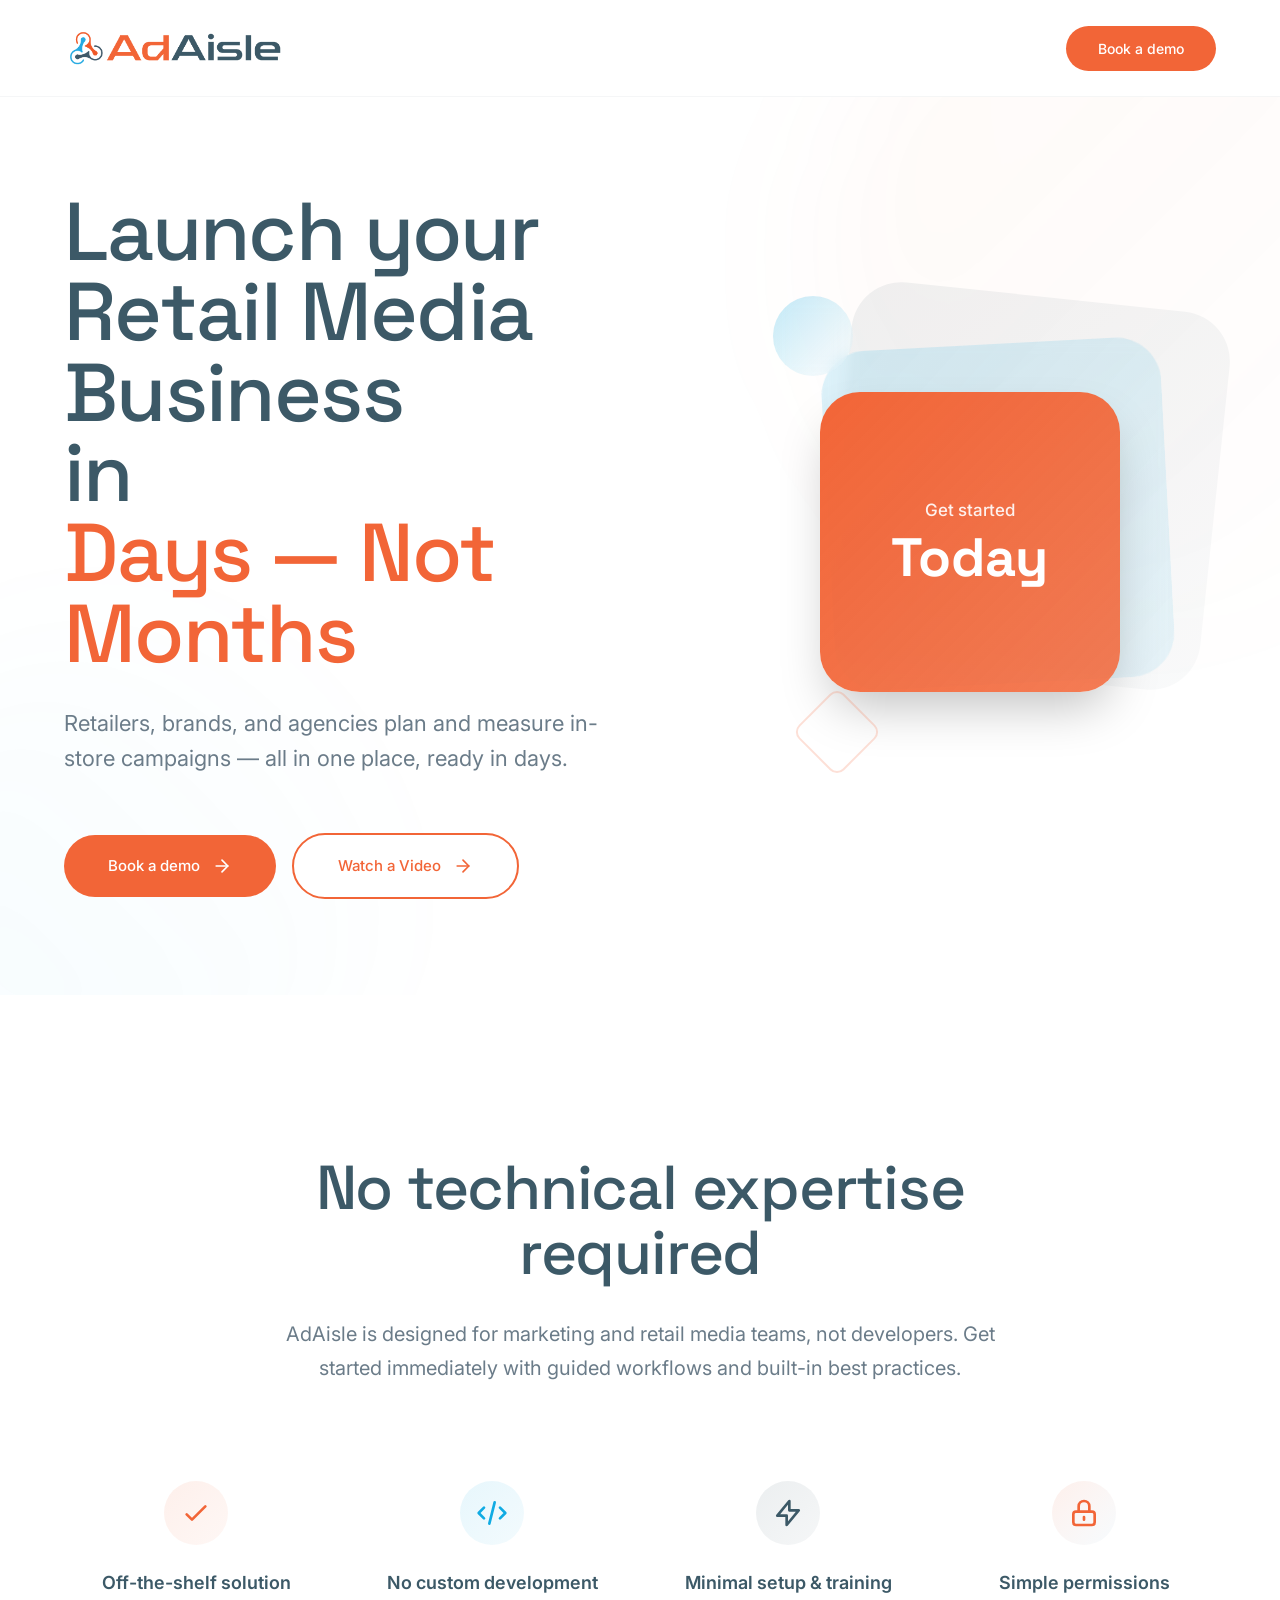
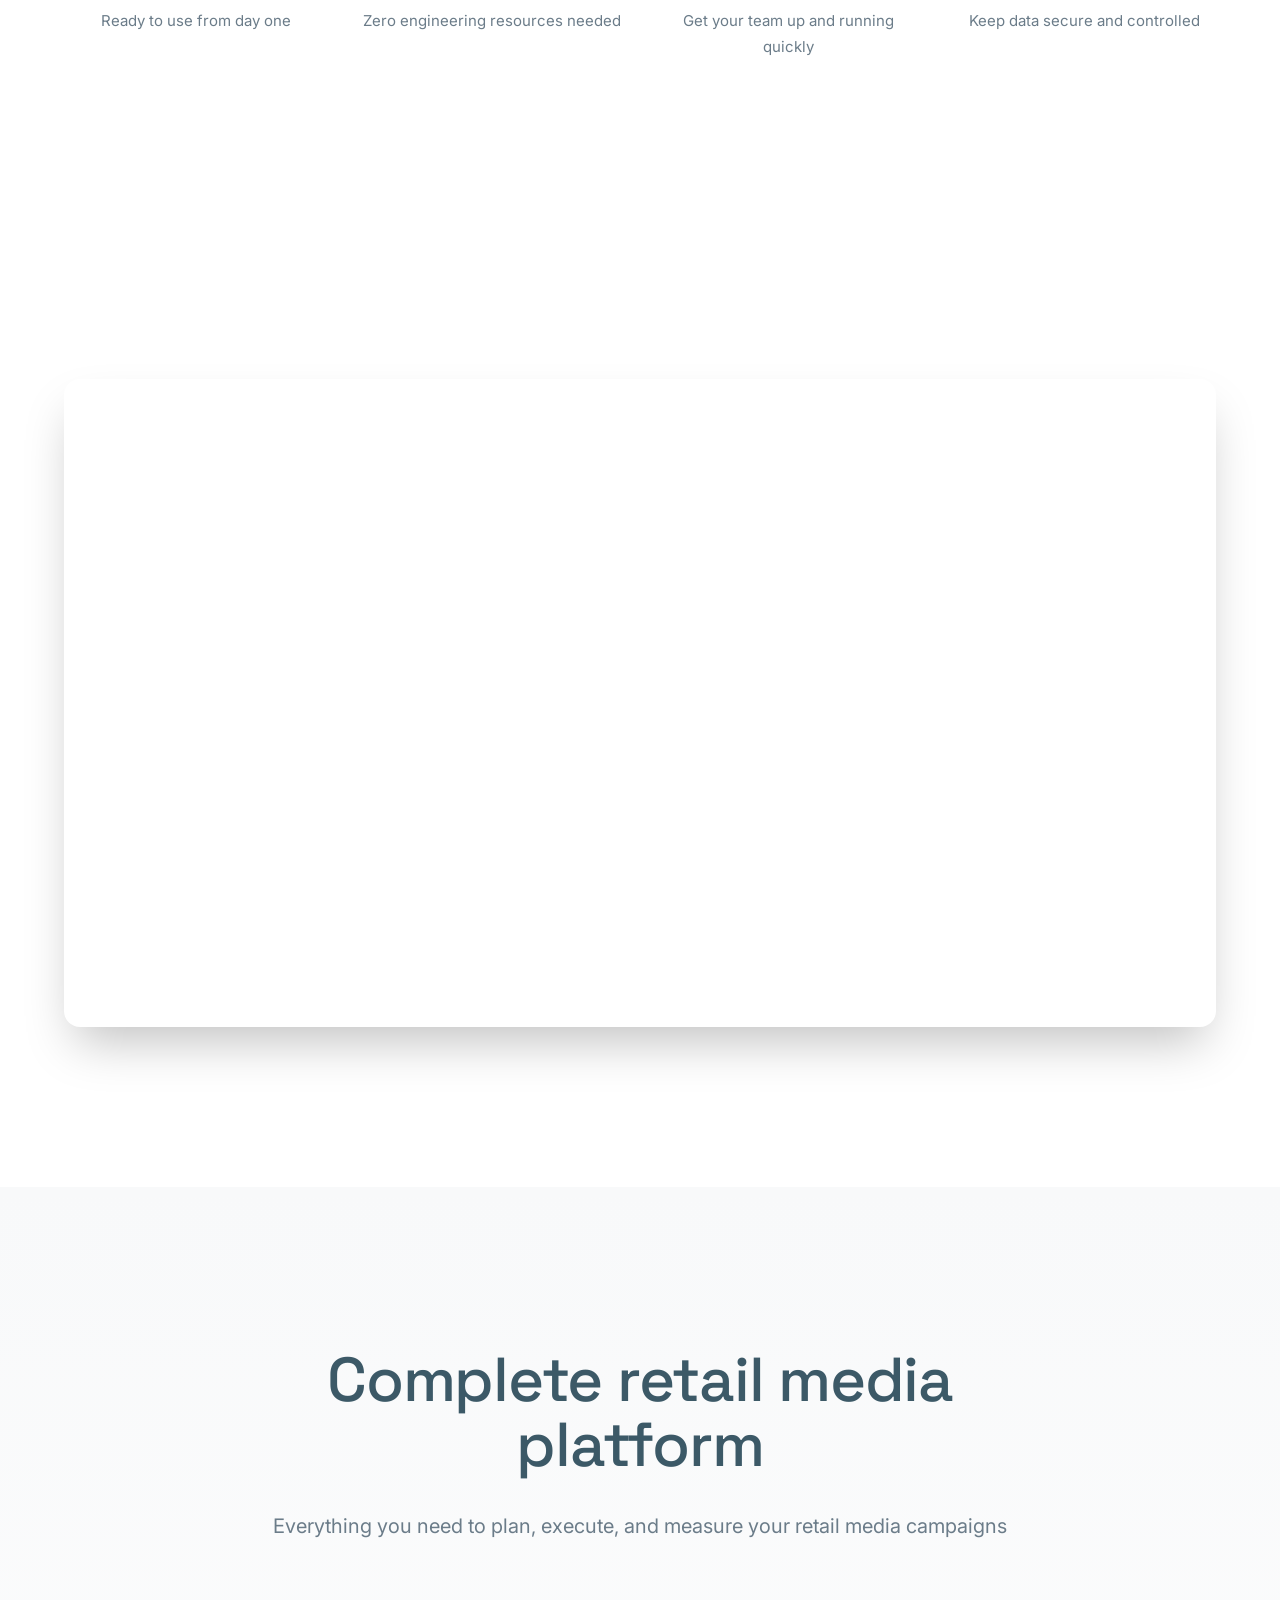
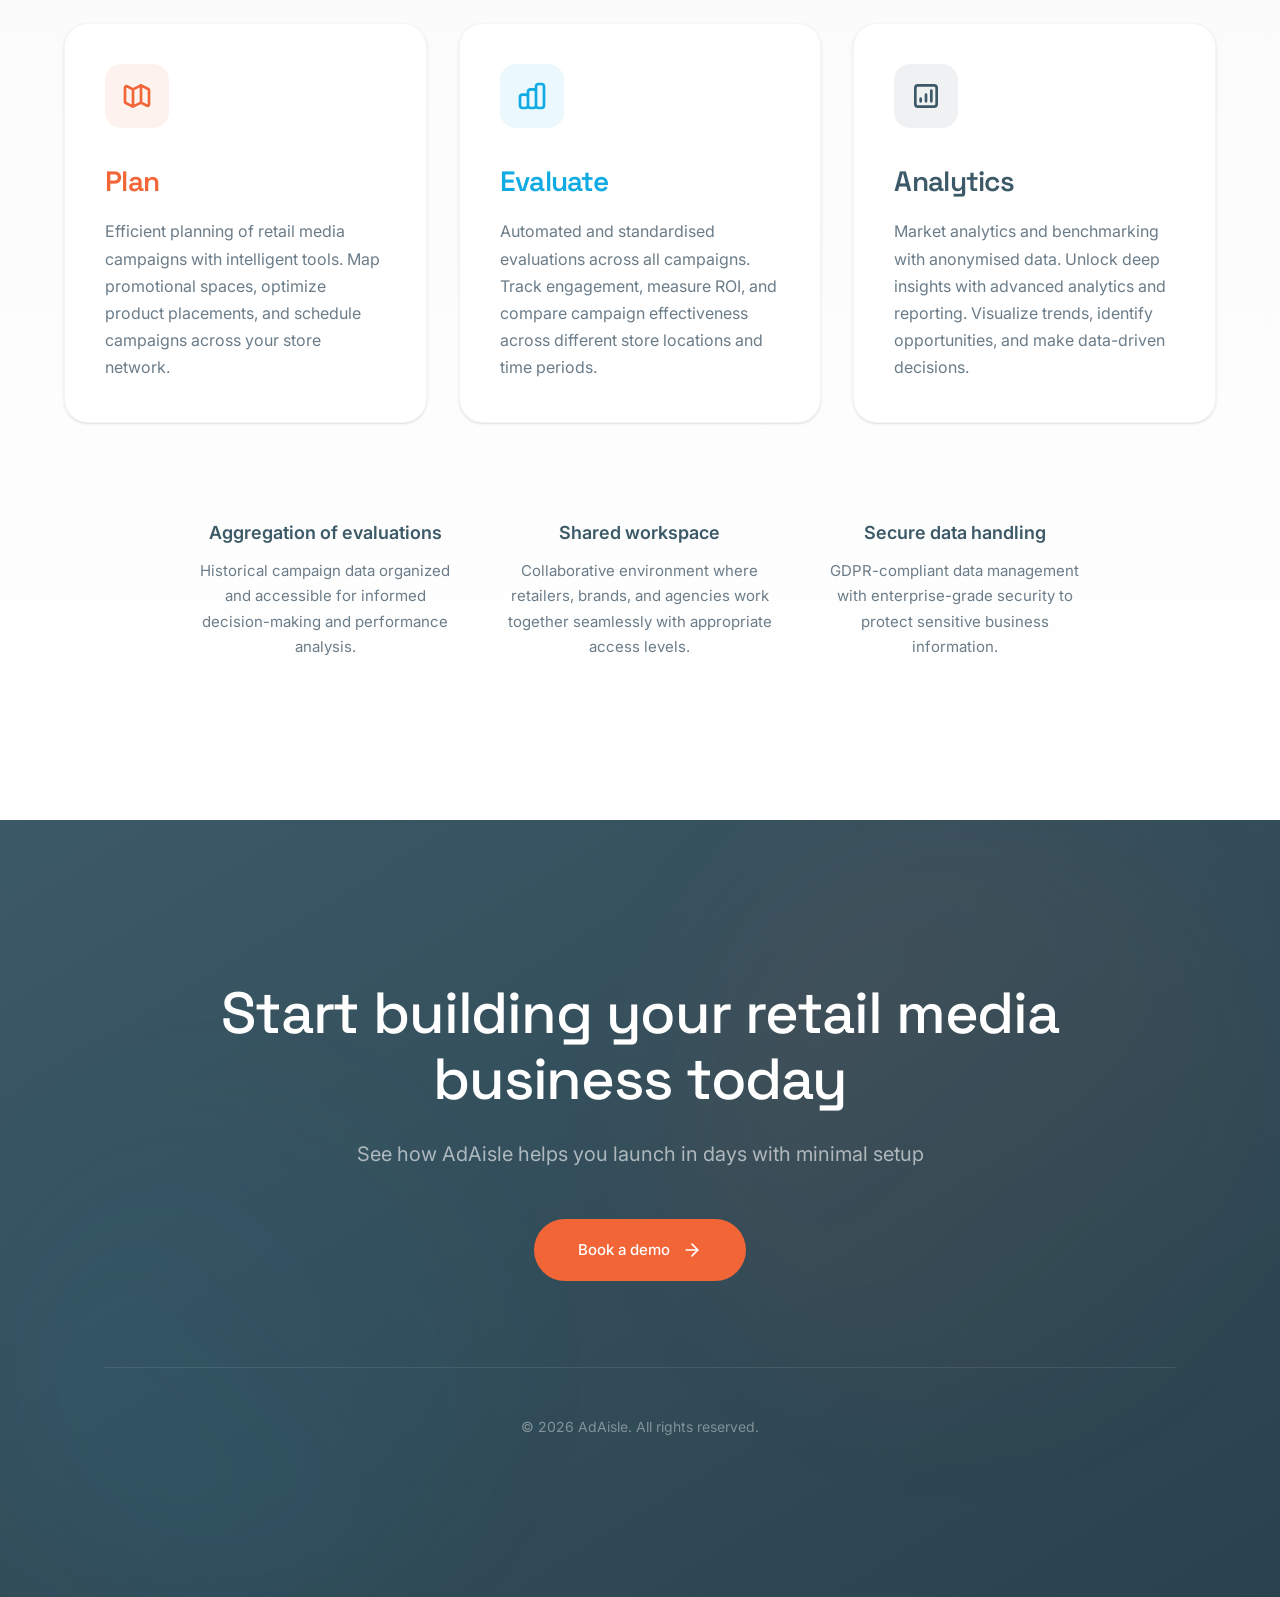
==== commit 97443e25: "Add links to videos" ====
--- a/index.html
+++ b/index.html
@@ -4,9 +4,10 @@
 <head>
   <meta charset="UTF-8">
   <meta name="viewport" content="width=device-width, initial-scale=1.0">
-  <link rel="icon" type="image/png" href="assets/Logo-square-transparent.png">
+  <link rel="icon" type="image/png" href="/assets/1521270b60af14bbb364a78c948e726f48f9d184-BJ4Z6hgM.png">
   <title>AdAisle</title>
-  <link rel="stylesheet" crossorigin="" href="/assets/index-35ruAUNn.css">
+  <script type="module" crossorigin="" src="/assets/index-CyZqodji.js"></script>
+  <link rel="stylesheet" crossorigin="" href="/assets/index-BT4tSVd9.css">
 </head>
 
 <body>
@@ -15,12 +16,10 @@
       <header class="fixed top-0 left-0 right-0 z-50 bg-white/70 backdrop-blur-md border-b border-[#3C5967]/5">
         <div class="max-w-[1600px] mx-auto px-8 lg:px-16">
           <div class="flex items-center justify-between h-24">
-            <div class="flex-shrink-0">
-              <img src="/assets/4812ea90e6fad4d19d5ccd346adbded5940152e8-D9WkJo04.png" alt="AdAisle" class="h-6 sm:h-9">
-            </div>
-            <a href="#" class="inline-block px-8 py-3 bg-[#F26537] hover:bg-[#E05A30] text-white rounded-full text-[14px] font-medium transition-all duration-300 hover:shadow-lg hover:shadow-[#F26537]/20">
-              Book a demo
-            </a>
+            <div class="flex-shrink-0"><img src="/assets/81265d079709ed85ffd5237b64d830735d682982-D9WkJo04.png"
+                alt="AdAisle" class="h-6 sm:h-9"></div><a href="https://calendly.com/yannis-drosidis-cal-adaisle/30min"
+              class="inline-block px-8 py-3 bg-[#F26537] hover:bg-[#E05A30] text-white rounded-full text-[14px] font-medium transition-all duration-300 hover:shadow-lg hover:shadow-[#F26537]/20">Book
+              a demo</a>
           </div>
         </div>
       </header>
@@ -46,36 +45,30 @@
                   <p class="text-[22px] leading-[1.6] text-[#6B7C89]">Retailers, brands, and agencies plan and measure
                     in-store campaigns — all in one place, ready in days.</p>
                 </div>
-                <div class="flex flex-col sm:flex-row items-center gap-4">
-                  <a href="#" class="group relative px-11 py-5 bg-[#F26537] text-white rounded-full transition-all duration-300 hover:bg-[#E05A30] hover:shadow-2xl hover:shadow-[#F26537]/20 overflow-hidden inline-block">
-                    <div class="absolute inset-0 bg-gradient-to-r from-white/0 via-white/10 to-white/0 translate-x-[-100%] group-hover:translate-x-[100%] transition-transform duration-700"></div>
-                    <span class="relative flex items-center gap-3 text-[15px] font-medium">
-                      Book a demo
-                      <svg
+                <div class="flex flex-col sm:flex-row items-center gap-4"><a
+                    href="https://calendly.com/yannis-drosidis-cal-adaisle/30min"
+                    class="group relative px-11 py-5 bg-[#F26537] text-white rounded-full transition-all duration-300 hover:bg-[#E05A30] hover:shadow-2xl hover:shadow-[#F26537]/20 overflow-hidden inline-block">
+                    <div
+                      class="absolute inset-0 bg-gradient-to-r from-white/0 via-white/10 to-white/0 translate-x-[-100%] group-hover:translate-x-[100%] transition-transform duration-700">
+                    </div><span class="relative flex items-center gap-3 text-[15px] font-medium">Book a demo<svg
                         xmlns="http://www.w3.org/2000/svg" width="24" height="24" viewBox="0 0 24 24" fill="none"
                         stroke="currentColor" stroke-width="2" stroke-linecap="round" stroke-linejoin="round"
                         class="lucide lucide-arrow-right w-5 h-5 group-hover:translate-x-1 transition-transform">
                         <path d="M5 12h14"></path>
                         <path d="m12 5 7 7-7 7"></path>
-                      </svg>
-                    </span>
-                  </a>
-
-                  <!-- <a href="#" class="group relative px-11 py-5 bg-white text-[#F26537] border-2 border-[#F26537] rounded-full transition-all duration-300 hover:bg-[#F26537] hover:text-white hover:shadow-2xl hover:shadow-[#F26537]/20 overflow-hidden inline-block">
-                    <div class="absolute inset-0 bg-gradient-to-r from-white/0 via-white/10 to-white/0 translate-x-[-100%] group-hover:translate-x-[100%] transition-transform duration-700"></div>
-                    <span class="relative flex items-center gap-3 text-[15px] font-medium">
-                      Watch a Video
-                      <svg
+                      </svg></span>
+                  </a><a href="https://docsend.com/view/fgxtuwntkv2cyra3"
+                    class="group relative px-11 py-5 bg-white text-[#F26537] border-2 border-[#F26537] rounded-full transition-all duration-300 hover:bg-[#F26537] hover:text-white hover:shadow-2xl hover:shadow-[#F26537]/20 overflow-hidden inline-block">
+                    <div
+                      class="absolute inset-0 bg-gradient-to-r from-white/0 via-white/10 to-white/0 translate-x-[-100%] group-hover:translate-x-[100%] transition-transform duration-700">
+                    </div><span class="relative flex items-center gap-3 text-[15px] font-medium">Watch a Video<svg
                         xmlns="http://www.w3.org/2000/svg" width="24" height="24" viewBox="0 0 24 24" fill="none"
                         stroke="currentColor" stroke-width="2" stroke-linecap="round" stroke-linejoin="round"
                         class="lucide lucide-arrow-right w-5 h-5 group-hover:translate-x-1 transition-transform">
                         <path d="M5 12h14"></path>
                         <path d="m12 5 7 7-7 7"></path>
-                      </svg>
-                    </span>
-                  </a> -->
-
-                </div>
+                      </svg></span>
+                  </a></div>
               </div>
               <div class="lg:col-span-5 relative">
                 <div class="relative">
@@ -112,8 +105,8 @@
                 <h2 class="text-[52px] lg:text-[62px] leading-[1.05] tracking-[-0.02em] text-[#3C5967] mb-8"
                   style="font-family: var(--font-heading);">No technical expertise required</h2>
                 <p class="text-[20px] leading-[1.7] text-[#6B7C89] max-w-3xl mx-auto">AdAisle is designed for marketing
-                  and retail teams, not developers. Get started immediately with guided workflows and built-in best
-                  practices.</p>
+                  and retail media teams, not developers. Get started immediately with guided workflows and built-in
+                  best practices.</p>
               </div>
             </div>
             <div class="grid md:grid-cols-2 lg:grid-cols-4 gap-8 max-w-6xl mx-auto">
@@ -155,8 +148,19 @@
                     </path>
                   </svg></div>
                 <h3 class="text-[18px] font-semibold text-[#3C5967] mb-3">Simple permissions</h3>
-                <p class="text-[15px] leading-[1.7] text-[#6B7C89]">Keep ERP data secure and controlled</p>
-              </div>
+                <p class="text-[15px] leading-[1.7] text-[#6B7C89]">Keep data secure and controlled</p>
+              </div>
+            </div>
+          </div>
+        </section>
+        <section class="bg-white py-32 lg:py-40">
+          <div class="max-w-[1920px] mx-auto px-8 lg:px-16">
+            <div class="max-w-[1920px] mx-auto">
+              <div class="relative w-full" style="padding-bottom: 56.25%;"><iframe
+                  class="absolute top-0 left-0 w-full h-full rounded-2xl shadow-2xl"
+                  src="https://www.youtube.com/embed/PXHIxvr-o7Q" title="AdAisle Video"
+                  allow="accelerometer; autoplay; clipboard-write; encrypted-media; gyroscope; picture-in-picture"
+                  allowfullscreen=""></iframe></div>
             </div>
           </div>
         </section>
@@ -254,19 +258,17 @@
           <h2 class="text-[48px] lg:text-[58px] leading-[1.15] tracking-[-0.02em] text-white mb-6"
             style="font-family: var(--font-heading);">Start building your retail media business today</h2>
           <p class="text-[20px] leading-[1.7] text-white/60 mb-12 max-w-2xl mx-auto">See how AdAisle helps you launch in
-            days with minimal setup</p><a href="#"
+            days with minimal setup</p><a href="https://calendly.com/yannis-drosidis-cal-adaisle/30min"
             class="group relative px-11 py-5 bg-[#F26537] text-white rounded-full transition-all duration-300 hover:bg-[#E05A30] hover:shadow-2xl hover:shadow-[#F26537]/20 overflow-hidden inline-block">
-            <div class="absolute inset-0 bg-gradient-to-r from-white/0 via-white/10 to-white/0 translate-x-[-100%] group-hover:translate-x-[100%] transition-transform duration-700"></div>
-            <span class="relative flex items-center gap-3 text-[15px] font-medium">
-              Book a demo
-              <svg
+            <div
+              class="absolute inset-0 bg-gradient-to-r from-white/0 via-white/10 to-white/0 translate-x-[-100%] group-hover:translate-x-[100%] transition-transform duration-700">
+            </div><span class="relative flex items-center gap-3 text-[15px] font-medium">Book a demo<svg
                 xmlns="http://www.w3.org/2000/svg" width="24" height="24" viewBox="0 0 24 24" fill="none"
                 stroke="currentColor" stroke-width="2" stroke-linecap="round" stroke-linejoin="round"
                 class="lucide lucide-arrow-right w-5 h-5 group-hover:translate-x-1 transition-transform">
                 <path d="M5 12h14"></path>
                 <path d="m12 5 7 7-7 7"></path>
-              </svg>
-            </span>
+              </svg></span>
           </a>
           <div class="mt-20 pt-12 border-t border-white/10">
             <p class="text-[14px] text-white/40">© 2026 AdAisle. All rights reserved.</p>
--- a/assets/index-BT4tSVd9.css
+++ b/assets/index-BT4tSVd9.css
@@ -0,0 +1 @@
+@import"https://fonts.googleapis.com/css2?family=Inter:wght@300;400;500;600;700&family=Space+Grotesk:wght@400;500;600;700&display=swap";/*! tailwindcss v4.1.12 | MIT License | https://tailwindcss.com */@layer properties{@supports (((-webkit-hyphens:none)) and (not (margin-trim:inline))) or ((-moz-orient:inline) and (not (color:rgb(from red r g b)))){*,:before,:after,::backdrop{--tw-translate-x:0;--tw-translate-y:0;--tw-translate-z:0;--tw-rotate-x:initial;--tw-rotate-y:initial;--tw-rotate-z:initial;--tw-skew-x:initial;--tw-skew-y:initial;--tw-space-x-reverse:0;--tw-border-style:solid;--tw-gradient-position:initial;--tw-gradient-from:#0000;--tw-gradient-via:#0000;--tw-gradient-to:#0000;--tw-gradient-stops:initial;--tw-gradient-via-stops:initial;--tw-gradient-from-position:0%;--tw-gradient-via-position:50%;--tw-gradient-to-position:100%;--tw-leading:initial;--tw-font-weight:initial;--tw-tracking:initial;--tw-ordinal:initial;--tw-slashed-zero:initial;--tw-numeric-figure:initial;--tw-numeric-spacing:initial;--tw-numeric-fraction:initial;--tw-shadow:0 0 #0000;--tw-shadow-color:initial;--tw-shadow-alpha:100%;--tw-inset-shadow:0 0 #0000;--tw-inset-shadow-color:initial;--tw-inset-shadow-alpha:100%;--tw-ring-color:initial;--tw-ring-shadow:0 0 #0000;--tw-inset-ring-color:initial;--tw-inset-ring-shadow:0 0 #0000;--tw-ring-inset:initial;--tw-ring-offset-width:0px;--tw-ring-offset-color:#fff;--tw-ring-offset-shadow:0 0 #0000;--tw-outline-style:solid;--tw-blur:initial;--tw-brightness:initial;--tw-contrast:initial;--tw-grayscale:initial;--tw-hue-rotate:initial;--tw-invert:initial;--tw-opacity:initial;--tw-saturate:initial;--tw-sepia:initial;--tw-drop-shadow:initial;--tw-drop-shadow-color:initial;--tw-drop-shadow-alpha:100%;--tw-drop-shadow-size:initial;--tw-backdrop-blur:initial;--tw-backdrop-brightness:initial;--tw-backdrop-contrast:initial;--tw-backdrop-grayscale:initial;--tw-backdrop-hue-rotate:initial;--tw-backdrop-invert:initial;--tw-backdrop-opacity:initial;--tw-backdrop-saturate:initial;--tw-backdrop-sepia:initial;--tw-duration:initial;--tw-ease:initial;--tw-scale-x:1;--tw-scale-y:1;--tw-scale-z:1;--tw-content:"";--tw-animation-delay:0s;--tw-animation-direction:normal;--tw-animation-duration:initial;--tw-animation-fill-mode:none;--tw-animation-iteration-count:1;--tw-enter-blur:0;--tw-enter-opacity:1;--tw-enter-rotate:0;--tw-enter-scale:1;--tw-enter-translate-x:0;--tw-enter-translate-y:0;--tw-exit-blur:0;--tw-exit-opacity:1;--tw-exit-rotate:0;--tw-exit-scale:1;--tw-exit-translate-x:0;--tw-exit-translate-y:0}}}@layer theme{:root,:host{--font-sans:ui-sans-serif,system-ui,sans-serif,"Apple Color Emoji","Segoe UI Emoji","Segoe UI Symbol","Noto Color Emoji";--font-mono:ui-monospace,SFMono-Regular,Menlo,Monaco,Consolas,"Liberation Mono","Courier New",monospace;--color-gray-100:oklch(96.7% .003 264.542);--color-black:#000;--color-white:#fff;--spacing:.25rem;--container-sm:24rem;--container-lg:32rem;--container-xl:36rem;--container-2xl:42rem;--container-3xl:48rem;--container-4xl:56rem;--container-6xl:72rem;--text-xs:.75rem;--text-xs--line-height:calc(1/.75);--text-sm:.875rem;--text-sm--line-height:calc(1.25/.875);--text-base:1rem;--text-base--line-height: 1.5 ;--text-lg:1.125rem;--text-lg--line-height:calc(1.75/1.125);--text-xl:1.25rem;--text-2xl:1.5rem;--font-weight-normal:400;--font-weight-medium:500;--font-weight-semibold:600;--font-weight-bold:700;--tracking-tight:-.025em;--tracking-widest:.1em;--leading-relaxed:1.625;--radius-xs:.125rem;--radius-2xl:1rem;--radius-3xl:1.5rem;--ease-in-out:cubic-bezier(.4,0,.2,1);--animate-pulse:pulse 2s cubic-bezier(.4,0,.6,1)infinite;--blur-sm:8px;--blur-md:12px;--blur-3xl:64px;--aspect-video:16/9;--default-transition-duration:.15s;--default-transition-timing-function:cubic-bezier(.4,0,.2,1);--default-font-family:var(--font-sans);--default-mono-font-family:var(--font-mono);--color-border:var(--border)}}@layer base{*,:after,:before,::backdrop{box-sizing:border-box;border:0 solid;margin:0;padding:0}::file-selector-button{box-sizing:border-box;border:0 solid;margin:0;padding:0}html,:host{-webkit-text-size-adjust:100%;-moz-tab-size:4;tab-size:4;line-height:1.5;font-family:var(--default-font-family,ui-sans-serif,system-ui,sans-serif,"Apple Color Emoji","Segoe UI Emoji","Segoe UI Symbol","Noto Color Emoji");font-feature-settings:var(--default-font-feature-settings,normal);font-variation-settings:var(--default-font-variation-settings,normal);-webkit-tap-highlight-color:transparent}hr{height:0;color:inherit;border-top-width:1px}abbr:where([title]){-webkit-text-decoration:underline dotted;text-decoration:underline dotted}h1,h2,h3,h4,h5,h6{font-size:inherit;font-weight:inherit}a{color:inherit;-webkit-text-decoration:inherit;text-decoration:inherit}b,strong{font-weight:bolder}code,kbd,samp,pre{font-family:var(--default-mono-font-family,ui-monospace,SFMono-Regular,Menlo,Monaco,Consolas,"Liberation Mono","Courier New",monospace);font-feature-settings:var(--default-mono-font-feature-settings,normal);font-variation-settings:var(--default-mono-font-variation-settings,normal);font-size:1em}small{font-size:80%}sub,sup{vertical-align:baseline;font-size:75%;line-height:0;position:relative}sub{bottom:-.25em}sup{top:-.5em}table{text-indent:0;border-color:inherit;border-collapse:collapse}:-moz-focusring{outline:auto}progress{vertical-align:baseline}summary{display:list-item}ol,ul,menu{list-style:none}img,svg,video,canvas,audio,iframe,embed,object{vertical-align:middle;display:block}img,video{max-width:100%;height:auto}button,input,select,optgroup,textarea{font:inherit;font-feature-settings:inherit;font-variation-settings:inherit;letter-spacing:inherit;color:inherit;opacity:1;background-color:#0000;border-radius:0}::file-selector-button{font:inherit;font-feature-settings:inherit;font-variation-settings:inherit;letter-spacing:inherit;color:inherit;opacity:1;background-color:#0000;border-radius:0}:where(select:is([multiple],[size])) optgroup{font-weight:bolder}:where(select:is([multiple],[size])) optgroup option{padding-inline-start:20px}::file-selector-button{margin-inline-end:4px}::placeholder{opacity:1}@supports (not ((-webkit-appearance:-apple-pay-button))) or (contain-intrinsic-size:1px){::placeholder{color:currentColor}@supports (color:color-mix(in lab,red,red)){::placeholder{color:color-mix(in oklab,currentcolor 50%,transparent)}}}textarea{resize:vertical}::-webkit-search-decoration{-webkit-appearance:none}::-webkit-date-and-time-value{min-height:1lh;text-align:inherit}::-webkit-datetime-edit{display:inline-flex}::-webkit-datetime-edit-fields-wrapper{padding:0}::-webkit-datetime-edit{padding-block:0}::-webkit-datetime-edit-year-field{padding-block:0}::-webkit-datetime-edit-month-field{padding-block:0}::-webkit-datetime-edit-day-field{padding-block:0}::-webkit-datetime-edit-hour-field{padding-block:0}::-webkit-datetime-edit-minute-field{padding-block:0}::-webkit-datetime-edit-second-field{padding-block:0}::-webkit-datetime-edit-millisecond-field{padding-block:0}::-webkit-datetime-edit-meridiem-field{padding-block:0}::-webkit-calendar-picker-indicator{line-height:1}:-moz-ui-invalid{box-shadow:none}button,input:where([type=button],[type=reset],[type=submit]){-webkit-appearance:button;-moz-appearance:button;appearance:button}::file-selector-button{-webkit-appearance:button;-moz-appearance:button;appearance:button}::-webkit-inner-spin-button{height:auto}::-webkit-outer-spin-button{height:auto}[hidden]:where(:not([hidden=until-found])){display:none!important}*{border-color:var(--border);outline-color:var(--ring)}@supports (color:color-mix(in lab,red,red)){*{outline-color:color-mix(in oklab,var(--ring)50%,transparent)}}body{background-color:var(--background);color:var(--foreground);font-family:var(--font-body)}html{font-size:var(--font-size)}h1{font-size:var(--text-2xl);font-weight:var(--font-weight-medium);line-height:1.5}h2{font-size:var(--text-xl);font-weight:var(--font-weight-medium);line-height:1.5}h3{font-size:var(--text-lg);font-weight:var(--font-weight-medium);line-height:1.5}h4,label,button{font-size:var(--text-base);font-weight:var(--font-weight-medium);line-height:1.5}input{font-size:var(--text-base);font-weight:var(--font-weight-normal);line-height:1.5}}@layer components;@layer utilities{.\@container\/card-header{container:card-header/inline-size}.pointer-events-none{pointer-events:none}.invisible{visibility:hidden}.sr-only{clip:rect(0,0,0,0);white-space:nowrap;border-width:0;width:1px;height:1px;margin:-1px;padding:0;position:absolute;overflow:hidden}.absolute{position:absolute}.fixed{position:fixed}.relative{position:relative}.inset-0{inset:calc(var(--spacing)*0)}.inset-x-0{inset-inline:calc(var(--spacing)*0)}.inset-y-0{inset-block:calc(var(--spacing)*0)}.-top-12{top:calc(var(--spacing)*-12)}.top-0{top:calc(var(--spacing)*0)}.top-1\.5{top:calc(var(--spacing)*1.5)}.top-1\/2{top:50%}.top-3\.5{top:calc(var(--spacing)*3.5)}.top-4{top:calc(var(--spacing)*4)}.top-12{top:calc(var(--spacing)*12)}.top-24{top:calc(var(--spacing)*24)}.top-\[1px\]{top:1px}.top-\[50\%\]{top:50%}.top-\[60\%\]{top:60%}.top-full{top:100%}.-right-12{right:calc(var(--spacing)*-12)}.right-0{right:calc(var(--spacing)*0)}.right-1{right:calc(var(--spacing)*1)}.right-2{right:calc(var(--spacing)*2)}.right-3{right:calc(var(--spacing)*3)}.right-4{right:calc(var(--spacing)*4)}.right-12{right:calc(var(--spacing)*12)}.right-24{right:calc(var(--spacing)*24)}.-bottom-12{bottom:calc(var(--spacing)*-12)}.bottom-0{bottom:calc(var(--spacing)*0)}.bottom-8{bottom:calc(var(--spacing)*8)}.-left-12{left:calc(var(--spacing)*-12)}.left-0{left:calc(var(--spacing)*0)}.left-1{left:calc(var(--spacing)*1)}.left-1\/2{left:50%}.left-2{left:calc(var(--spacing)*2)}.left-8{left:calc(var(--spacing)*8)}.left-\[50\%\]{left:50%}.isolate{isolation:isolate}.z-10{z-index:10}.z-20{z-index:20}.z-50{z-index:50}.z-\[1\]{z-index:1}.col-start-2{grid-column-start:2}.row-span-2{grid-row:span 2/span 2}.row-start-1{grid-row-start:1}.-mx-1{margin-inline:calc(var(--spacing)*-1)}.mx-2{margin-inline:calc(var(--spacing)*2)}.mx-3\.5{margin-inline:calc(var(--spacing)*3.5)}.mx-auto{margin-inline:auto}.my-0\.5{margin-block:calc(var(--spacing)*.5)}.my-1{margin-block:calc(var(--spacing)*1)}.-mt-4{margin-top:calc(var(--spacing)*-4)}.mt-1\.5{margin-top:calc(var(--spacing)*1.5)}.mt-2{margin-top:calc(var(--spacing)*2)}.mt-4{margin-top:calc(var(--spacing)*4)}.mt-20{margin-top:calc(var(--spacing)*20)}.mt-24{margin-top:calc(var(--spacing)*24)}.mt-auto{margin-top:auto}.mb-2{margin-bottom:calc(var(--spacing)*2)}.mb-3{margin-bottom:calc(var(--spacing)*3)}.mb-4{margin-bottom:calc(var(--spacing)*4)}.mb-6{margin-bottom:calc(var(--spacing)*6)}.mb-8{margin-bottom:calc(var(--spacing)*8)}.mb-12{margin-bottom:calc(var(--spacing)*12)}.mb-14{margin-bottom:calc(var(--spacing)*14)}.mb-16{margin-bottom:calc(var(--spacing)*16)}.mb-20{margin-bottom:calc(var(--spacing)*20)}.mb-24{margin-bottom:calc(var(--spacing)*24)}.-ml-4{margin-left:calc(var(--spacing)*-4)}.ml-1{margin-left:calc(var(--spacing)*1)}.ml-auto{margin-left:auto}.line-clamp-1{-webkit-line-clamp:1;-webkit-box-orient:vertical;display:-webkit-box;overflow:hidden}.block{display:block}.flex{display:flex}.grid{display:grid}.hidden{display:none}.inline-block{display:inline-block}.inline-flex{display:inline-flex}.table{display:table}.table-caption{display:table-caption}.table-cell{display:table-cell}.table-row{display:table-row}.field-sizing-content{field-sizing:content}.aspect-square{aspect-ratio:1}.aspect-video{aspect-ratio:var(--aspect-video)}.size-2{width:calc(var(--spacing)*2);height:calc(var(--spacing)*2)}.size-2\.5{width:calc(var(--spacing)*2.5);height:calc(var(--spacing)*2.5)}.size-3{width:calc(var(--spacing)*3);height:calc(var(--spacing)*3)}.size-3\.5{width:calc(var(--spacing)*3.5);height:calc(var(--spacing)*3.5)}.size-4{width:calc(var(--spacing)*4);height:calc(var(--spacing)*4)}.size-7{width:calc(var(--spacing)*7);height:calc(var(--spacing)*7)}.size-8{width:calc(var(--spacing)*8);height:calc(var(--spacing)*8)}.size-9{width:calc(var(--spacing)*9);height:calc(var(--spacing)*9)}.size-10{width:calc(var(--spacing)*10);height:calc(var(--spacing)*10)}.size-full{width:100%;height:100%}.h-1\.5{height:calc(var(--spacing)*1.5)}.h-2{height:calc(var(--spacing)*2)}.h-2\.5{height:calc(var(--spacing)*2.5)}.h-4{height:calc(var(--spacing)*4)}.h-5{height:calc(var(--spacing)*5)}.h-6{height:calc(var(--spacing)*6)}.h-7{height:calc(var(--spacing)*7)}.h-8{height:calc(var(--spacing)*8)}.h-9{height:calc(var(--spacing)*9)}.h-10{height:calc(var(--spacing)*10)}.h-12{height:calc(var(--spacing)*12)}.h-16{height:calc(var(--spacing)*16)}.h-20{height:calc(var(--spacing)*20)}.h-24{height:calc(var(--spacing)*24)}.h-\[1\.15rem\]{height:1.15rem}.h-\[300px\]{height:300px}.h-\[340px\]{height:340px}.h-\[380px\]{height:380px}.h-\[500px\]{height:500px}.h-\[600px\]{height:600px}.h-\[700px\]{height:700px}.h-\[calc\(100\%-1px\)\]{height:calc(100% - 1px)}.h-\[var\(--radix-navigation-menu-viewport-height\)\]{height:var(--radix-navigation-menu-viewport-height)}.h-\[var\(--radix-select-trigger-height\)\]{height:var(--radix-select-trigger-height)}.h-auto{height:auto}.h-full{height:100%}.h-px{height:1px}.h-svh{height:100svh}.max-h-\(--radix-context-menu-content-available-height\){max-height:var(--radix-context-menu-content-available-height)}.max-h-\(--radix-dropdown-menu-content-available-height\){max-height:var(--radix-dropdown-menu-content-available-height)}.max-h-\(--radix-select-content-available-height\){max-height:var(--radix-select-content-available-height)}.max-h-\[300px\]{max-height:300px}.min-h-0{min-height:calc(var(--spacing)*0)}.min-h-4{min-height:calc(var(--spacing)*4)}.min-h-16{min-height:calc(var(--spacing)*16)}.min-h-\[85vh\]{min-height:85vh}.min-h-screen{min-height:100vh}.min-h-svh{min-height:100svh}.w-\(--sidebar-width\){width:var(--sidebar-width)}.w-0{width:calc(var(--spacing)*0)}.w-1{width:calc(var(--spacing)*1)}.w-2{width:calc(var(--spacing)*2)}.w-2\.5{width:calc(var(--spacing)*2.5)}.w-3{width:calc(var(--spacing)*3)}.w-3\/4{width:75%}.w-4{width:calc(var(--spacing)*4)}.w-5{width:calc(var(--spacing)*5)}.w-8{width:calc(var(--spacing)*8)}.w-9{width:calc(var(--spacing)*9)}.w-16{width:calc(var(--spacing)*16)}.w-20{width:calc(var(--spacing)*20)}.w-64{width:calc(var(--spacing)*64)}.w-72{width:calc(var(--spacing)*72)}.w-\[100px\]{width:100px}.w-\[300px\]{width:300px}.w-\[340px\]{width:340px}.w-\[380px\]{width:380px}.w-\[500px\]{width:500px}.w-\[600px\]{width:600px}.w-\[700px\]{width:700px}.w-auto{width:auto}.w-fit{width:fit-content}.w-full{width:100%}.w-max{width:max-content}.w-px{width:1px}.max-w-\(--skeleton-width\){max-width:var(--skeleton-width)}.max-w-2xl{max-width:var(--container-2xl)}.max-w-3xl{max-width:var(--container-3xl)}.max-w-4xl{max-width:var(--container-4xl)}.max-w-6xl{max-width:var(--container-6xl)}.max-w-\[1200px\]{max-width:1200px}.max-w-\[1600px\]{max-width:1600px}.max-w-\[1920px\]{max-width:1920px}.max-w-\[calc\(100\%-2rem\)\]{max-width:calc(100% - 2rem)}.max-w-max{max-width:max-content}.max-w-xl{max-width:var(--container-xl)}.min-w-0{min-width:calc(var(--spacing)*0)}.min-w-5{min-width:calc(var(--spacing)*5)}.min-w-8{min-width:calc(var(--spacing)*8)}.min-w-9{min-width:calc(var(--spacing)*9)}.min-w-10{min-width:calc(var(--spacing)*10)}.min-w-\[8rem\]{min-width:8rem}.min-w-\[12rem\]{min-width:12rem}.min-w-\[var\(--radix-select-trigger-width\)\]{min-width:var(--radix-select-trigger-width)}.flex-1{flex:1}.flex-shrink-0,.shrink-0{flex-shrink:0}.grow{flex-grow:1}.grow-0{flex-grow:0}.basis-full{flex-basis:100%}.caption-bottom{caption-side:bottom}.border-collapse{border-collapse:collapse}.origin-\(--radix-context-menu-content-transform-origin\){transform-origin:var(--radix-context-menu-content-transform-origin)}.origin-\(--radix-dropdown-menu-content-transform-origin\){transform-origin:var(--radix-dropdown-menu-content-transform-origin)}.origin-\(--radix-hover-card-content-transform-origin\){transform-origin:var(--radix-hover-card-content-transform-origin)}.origin-\(--radix-menubar-content-transform-origin\){transform-origin:var(--radix-menubar-content-transform-origin)}.origin-\(--radix-popover-content-transform-origin\){transform-origin:var(--radix-popover-content-transform-origin)}.origin-\(--radix-select-content-transform-origin\){transform-origin:var(--radix-select-content-transform-origin)}.origin-\(--radix-tooltip-content-transform-origin\){transform-origin:var(--radix-tooltip-content-transform-origin)}.-translate-x-1\/2{--tw-translate-x: -50% ;translate:var(--tw-translate-x)var(--tw-translate-y)}.-translate-x-1\/4{--tw-translate-x: -25% ;translate:var(--tw-translate-x)var(--tw-translate-y)}.-translate-x-px{--tw-translate-x:-1px;translate:var(--tw-translate-x)var(--tw-translate-y)}.translate-x-1\/3{--tw-translate-x:calc(1/3*100%);translate:var(--tw-translate-x)var(--tw-translate-y)}.translate-x-\[-50\%\]{--tw-translate-x:-50%;translate:var(--tw-translate-x)var(--tw-translate-y)}.translate-x-\[-100\%\]{--tw-translate-x:-100%;translate:var(--tw-translate-x)var(--tw-translate-y)}.translate-x-px{--tw-translate-x:1px;translate:var(--tw-translate-x)var(--tw-translate-y)}.-translate-y-1\/2{--tw-translate-y: -50% ;translate:var(--tw-translate-x)var(--tw-translate-y)}.-translate-y-1\/4{--tw-translate-y: -25% ;translate:var(--tw-translate-x)var(--tw-translate-y)}.translate-y-0\.5{--tw-translate-y:calc(var(--spacing)*.5);translate:var(--tw-translate-x)var(--tw-translate-y)}.translate-y-1\/4{--tw-translate-y: 25% ;translate:var(--tw-translate-x)var(--tw-translate-y)}.translate-y-\[-50\%\]{--tw-translate-y:-50%;translate:var(--tw-translate-x)var(--tw-translate-y)}.translate-y-\[calc\(-50\%_-_2px\)\]{--tw-translate-y: calc(-50% - 2px) ;translate:var(--tw-translate-x)var(--tw-translate-y)}.-rotate-3{rotate:-3deg}.rotate-6{rotate:6deg}.rotate-45{rotate:45deg}.rotate-90{rotate:90deg}.transform{transform:var(--tw-rotate-x,)var(--tw-rotate-y,)var(--tw-rotate-z,)var(--tw-skew-x,)var(--tw-skew-y,)}.animate-caret-blink{animation:1.25s ease-out infinite caret-blink}.animate-in{animation:enter var(--tw-animation-duration,var(--tw-duration,.15s))var(--tw-ease,ease)var(--tw-animation-delay,0s)var(--tw-animation-iteration-count,1)var(--tw-animation-direction,normal)var(--tw-animation-fill-mode,none)}.animate-pulse{animation:var(--animate-pulse)}.cursor-default{cursor:default}.touch-none{touch-action:none}.resize-none{resize:none}.scroll-my-1{scroll-margin-block:calc(var(--spacing)*1)}.scroll-py-1{scroll-padding-block:calc(var(--spacing)*1)}.list-none{list-style-type:none}.auto-rows-min{grid-auto-rows:min-content}.grid-cols-\[0_1fr\]{grid-template-columns:0 1fr}.grid-rows-\[auto_auto\]{grid-template-rows:auto auto}.flex-col{flex-direction:column}.flex-col-reverse{flex-direction:column-reverse}.flex-row{flex-direction:row}.flex-wrap{flex-wrap:wrap}.items-center{align-items:center}.items-end{align-items:flex-end}.items-start{align-items:flex-start}.items-stretch{align-items:stretch}.justify-between{justify-content:space-between}.justify-center{justify-content:center}.justify-items-start{justify-items:start}.gap-1{gap:calc(var(--spacing)*1)}.gap-1\.5{gap:calc(var(--spacing)*1.5)}.gap-2{gap:calc(var(--spacing)*2)}.gap-3{gap:calc(var(--spacing)*3)}.gap-4{gap:calc(var(--spacing)*4)}.gap-6{gap:calc(var(--spacing)*6)}.gap-8{gap:calc(var(--spacing)*8)}.gap-12{gap:calc(var(--spacing)*12)}.gap-16{gap:calc(var(--spacing)*16)}:where(.space-x-1>:not(:last-child)){--tw-space-x-reverse:0;margin-inline-start:calc(calc(var(--spacing)*1)*var(--tw-space-x-reverse));margin-inline-end:calc(calc(var(--spacing)*1)*calc(1 - var(--tw-space-x-reverse)))}.gap-y-0\.5{row-gap:calc(var(--spacing)*.5)}.self-start{align-self:flex-start}.justify-self-end{justify-self:flex-end}.overflow-auto{overflow:auto}.overflow-hidden{overflow:hidden}.overflow-x-auto{overflow-x:auto}.overflow-x-hidden{overflow-x:hidden}.overflow-y-auto{overflow-y:auto}.rounded-2xl{border-radius:var(--radius-2xl)}.rounded-3xl{border-radius:var(--radius-3xl)}.rounded-\[2px\]{border-radius:2px}.rounded-\[4px\]{border-radius:4px}.rounded-\[40px\]{border-radius:40px}.rounded-\[45px\]{border-radius:45px}.rounded-\[50px\]{border-radius:50px}.rounded-\[inherit\]{border-radius:inherit}.rounded-full{border-radius:3.40282e38px}.rounded-lg{border-radius:var(--radius)}.rounded-md{border-radius:calc(var(--radius) - 2px)}.rounded-none{border-radius:0}.rounded-sm{border-radius:calc(var(--radius) - 4px)}.rounded-xl{border-radius:calc(var(--radius) + 4px)}.rounded-xs{border-radius:var(--radius-xs)}.rounded-tl-sm{border-top-left-radius:calc(var(--radius) - 4px)}.border{border-style:var(--tw-border-style);border-width:1px}.border-2{border-style:var(--tw-border-style);border-width:2px}.border-\[1\.5px\]{border-style:var(--tw-border-style);border-width:1.5px}.border-y{border-block-style:var(--tw-border-style);border-block-width:1px}.border-t{border-top-style:var(--tw-border-style);border-top-width:1px}.border-r{border-right-style:var(--tw-border-style);border-right-width:1px}.border-b{border-bottom-style:var(--tw-border-style);border-bottom-width:1px}.border-l{border-left-style:var(--tw-border-style);border-left-width:1px}.border-dashed{--tw-border-style:dashed;border-style:dashed}.border-\(--color-border\){border-color:var(--color-border)}.border-\[\#3C5967\]\/5{border-color:#3c59670d}.border-\[\#F26537\]{border-color:#f26537}.border-\[\#F26537\]\/20{border-color:#f2653733}.border-border\/50{border-color:var(--border)}@supports (color:color-mix(in lab,red,red)){.border-border\/50{border-color:color-mix(in oklab,var(--border)50%,transparent)}}.border-input{border-color:var(--input)}.border-primary{border-color:var(--primary)}.border-sidebar-border{border-color:var(--sidebar-border)}.border-transparent{border-color:#0000}.border-white\/10{border-color:#ffffff1a}@supports (color:color-mix(in lab,red,red)){.border-white\/10{border-color:color-mix(in oklab,var(--color-white)10%,transparent)}}.border-t-transparent{border-top-color:#0000}.border-l-transparent{border-left-color:#0000}.bg-\(--color-bg\){background-color:var(--color-bg)}.bg-\[\#F26537\]{background-color:#f26537}.bg-accent{background-color:var(--accent)}.bg-background{background-color:var(--background)}.bg-black\/50{background-color:#00000080}@supports (color:color-mix(in lab,red,red)){.bg-black\/50{background-color:color-mix(in oklab,var(--color-black)50%,transparent)}}.bg-border{background-color:var(--border)}.bg-card{background-color:var(--card)}.bg-destructive{background-color:var(--destructive)}.bg-foreground{background-color:var(--foreground)}.bg-gray-100{background-color:var(--color-gray-100)}.bg-input-background{background-color:var(--input-background)}.bg-muted,.bg-muted\/50{background-color:var(--muted)}@supports (color:color-mix(in lab,red,red)){.bg-muted\/50{background-color:color-mix(in oklab,var(--muted)50%,transparent)}}.bg-popover{background-color:var(--popover)}.bg-primary,.bg-primary\/20{background-color:var(--primary)}@supports (color:color-mix(in lab,red,red)){.bg-primary\/20{background-color:color-mix(in oklab,var(--primary)20%,transparent)}}.bg-secondary{background-color:var(--secondary)}.bg-sidebar{background-color:var(--sidebar)}.bg-sidebar-border{background-color:var(--sidebar-border)}.bg-transparent{background-color:#0000}.bg-white{background-color:var(--color-white)}.bg-white\/70{background-color:#ffffffb3}@supports (color:color-mix(in lab,red,red)){.bg-white\/70{background-color:color-mix(in oklab,var(--color-white)70%,transparent)}}.bg-gradient-to-b{--tw-gradient-position:to bottom in oklab;background-image:linear-gradient(var(--tw-gradient-stops))}.bg-gradient-to-br{--tw-gradient-position:to bottom right in oklab;background-image:linear-gradient(var(--tw-gradient-stops))}.bg-gradient-to-r{--tw-gradient-position:to right in oklab;background-image:linear-gradient(var(--tw-gradient-stops))}.bg-gradient-to-tr{--tw-gradient-position:to top right in oklab;background-image:linear-gradient(var(--tw-gradient-stops))}.from-\[\#3C5967\]{--tw-gradient-from:#3c5967;--tw-gradient-stops:var(--tw-gradient-via-stops,var(--tw-gradient-position),var(--tw-gradient-from)var(--tw-gradient-from-position),var(--tw-gradient-to)var(--tw-gradient-to-position))}.from-\[\#3C5967\]\/8{--tw-gradient-from:oklab(44.683% -.0267885 -.0314957/.08);--tw-gradient-stops:var(--tw-gradient-via-stops,var(--tw-gradient-position),var(--tw-gradient-from)var(--tw-gradient-from-position),var(--tw-gradient-to)var(--tw-gradient-to-position))}.from-\[\#3C5967\]\/10{--tw-gradient-from:oklab(44.683% -.0267885 -.0314957/.1);--tw-gradient-stops:var(--tw-gradient-via-stops,var(--tw-gradient-position),var(--tw-gradient-from)var(--tw-gradient-from-position),var(--tw-gradient-to)var(--tw-gradient-to-position))}.from-\[\#10ABE3\]\/4{--tw-gradient-from:oklab(69.5884% -.0865042 -.107928/.04);--tw-gradient-stops:var(--tw-gradient-via-stops,var(--tw-gradient-position),var(--tw-gradient-from)var(--tw-gradient-from-position),var(--tw-gradient-to)var(--tw-gradient-to-position))}.from-\[\#10ABE3\]\/8{--tw-gradient-from:oklab(69.5884% -.0865042 -.107928/.08);--tw-gradient-stops:var(--tw-gradient-via-stops,var(--tw-gradient-position),var(--tw-gradient-from)var(--tw-gradient-from-position),var(--tw-gradient-to)var(--tw-gradient-to-position))}.from-\[\#10ABE3\]\/10{--tw-gradient-from:oklab(69.5884% -.0865042 -.107928/.1);--tw-gradient-stops:var(--tw-gradient-via-stops,var(--tw-gradient-position),var(--tw-gradient-from)var(--tw-gradient-from-position),var(--tw-gradient-to)var(--tw-gradient-to-position))}.from-\[\#10ABE3\]\/15{--tw-gradient-from:oklab(69.5884% -.0865042 -.107928/.15);--tw-gradient-stops:var(--tw-gradient-via-stops,var(--tw-gradient-position),var(--tw-gradient-from)var(--tw-gradient-from-position),var(--tw-gradient-to)var(--tw-gradient-to-position))}.from-\[\#10ABE3\]\/25{--tw-gradient-from:oklab(69.5884% -.0865042 -.107928/.25);--tw-gradient-stops:var(--tw-gradient-via-stops,var(--tw-gradient-position),var(--tw-gradient-from)var(--tw-gradient-from-position),var(--tw-gradient-to)var(--tw-gradient-to-position))}.from-\[\#F8F9FA\]{--tw-gradient-from:#f8f9fa;--tw-gradient-stops:var(--tw-gradient-via-stops,var(--tw-gradient-position),var(--tw-gradient-from)var(--tw-gradient-from-position),var(--tw-gradient-to)var(--tw-gradient-to-position))}.from-\[\#F26537\]{--tw-gradient-from:#f26537;--tw-gradient-stops:var(--tw-gradient-via-stops,var(--tw-gradient-position),var(--tw-gradient-from)var(--tw-gradient-from-position),var(--tw-gradient-to)var(--tw-gradient-to-position))}.from-\[\#F26537\]\/4{--tw-gradient-from:oklab(67.7405% .144998 .113243/.04);--tw-gradient-stops:var(--tw-gradient-via-stops,var(--tw-gradient-position),var(--tw-gradient-from)var(--tw-gradient-from-position),var(--tw-gradient-to)var(--tw-gradient-to-position))}.from-\[\#F26537\]\/8{--tw-gradient-from:oklab(67.7405% .144998 .113243/.08);--tw-gradient-stops:var(--tw-gradient-via-stops,var(--tw-gradient-position),var(--tw-gradient-from)var(--tw-gradient-from-position),var(--tw-gradient-to)var(--tw-gradient-to-position))}.from-\[\#F26537\]\/10{--tw-gradient-from:oklab(67.7405% .144998 .113243/.1);--tw-gradient-stops:var(--tw-gradient-via-stops,var(--tw-gradient-position),var(--tw-gradient-from)var(--tw-gradient-from-position),var(--tw-gradient-to)var(--tw-gradient-to-position))}.from-white\/0{--tw-gradient-from:#0000}@supports (color:color-mix(in lab,red,red)){.from-white\/0{--tw-gradient-from:color-mix(in oklab,var(--color-white)0%,transparent)}}.from-white\/0{--tw-gradient-stops:var(--tw-gradient-via-stops,var(--tw-gradient-position),var(--tw-gradient-from)var(--tw-gradient-from-position),var(--tw-gradient-to)var(--tw-gradient-to-position))}.via-white\/10{--tw-gradient-via:#ffffff1a}@supports (color:color-mix(in lab,red,red)){.via-white\/10{--tw-gradient-via:color-mix(in oklab,var(--color-white)10%,transparent)}}.via-white\/10{--tw-gradient-via-stops:var(--tw-gradient-position),var(--tw-gradient-from)var(--tw-gradient-from-position),var(--tw-gradient-via)var(--tw-gradient-via-position),var(--tw-gradient-to)var(--tw-gradient-to-position);--tw-gradient-stops:var(--tw-gradient-via-stops)}.to-\[\#2A424D\]{--tw-gradient-to:#2a424d;--tw-gradient-stops:var(--tw-gradient-via-stops,var(--tw-gradient-position),var(--tw-gradient-from)var(--tw-gradient-from-position),var(--tw-gradient-to)var(--tw-gradient-to-position))}.to-\[\#3C5967\]\/3{--tw-gradient-to:oklab(44.683% -.0267885 -.0314957/.03);--tw-gradient-stops:var(--tw-gradient-via-stops,var(--tw-gradient-position),var(--tw-gradient-from)var(--tw-gradient-from-position),var(--tw-gradient-to)var(--tw-gradient-to-position))}.to-\[\#3C5967\]\/5{--tw-gradient-to:oklab(44.683% -.0267885 -.0314957/.05);--tw-gradient-stops:var(--tw-gradient-via-stops,var(--tw-gradient-position),var(--tw-gradient-from)var(--tw-gradient-from-position),var(--tw-gradient-to)var(--tw-gradient-to-position))}.to-\[\#10ABE3\]\/5{--tw-gradient-to:oklab(69.5884% -.0865042 -.107928/.05);--tw-gradient-stops:var(--tw-gradient-via-stops,var(--tw-gradient-position),var(--tw-gradient-from)var(--tw-gradient-from-position),var(--tw-gradient-to)var(--tw-gradient-to-position))}.to-\[\#10ABE3\]\/8{--tw-gradient-to:oklab(69.5884% -.0865042 -.107928/.08);--tw-gradient-stops:var(--tw-gradient-via-stops,var(--tw-gradient-position),var(--tw-gradient-from)var(--tw-gradient-from-position),var(--tw-gradient-to)var(--tw-gradient-to-position))}.to-\[\#F26537\]\/5{--tw-gradient-to:oklab(67.7405% .144998 .113243/.05);--tw-gradient-stops:var(--tw-gradient-via-stops,var(--tw-gradient-position),var(--tw-gradient-from)var(--tw-gradient-from-position),var(--tw-gradient-to)var(--tw-gradient-to-position))}.to-\[\#F26537\]\/85{--tw-gradient-to:oklab(67.7405% .144998 .113243/.85);--tw-gradient-stops:var(--tw-gradient-via-stops,var(--tw-gradient-position),var(--tw-gradient-from)var(--tw-gradient-from-position),var(--tw-gradient-to)var(--tw-gradient-to-position))}.to-transparent{--tw-gradient-to:transparent;--tw-gradient-stops:var(--tw-gradient-via-stops,var(--tw-gradient-position),var(--tw-gradient-from)var(--tw-gradient-from-position),var(--tw-gradient-to)var(--tw-gradient-to-position))}.to-white{--tw-gradient-to:var(--color-white);--tw-gradient-stops:var(--tw-gradient-via-stops,var(--tw-gradient-position),var(--tw-gradient-from)var(--tw-gradient-from-position),var(--tw-gradient-to)var(--tw-gradient-to-position))}.to-white\/0{--tw-gradient-to:#0000}@supports (color:color-mix(in lab,red,red)){.to-white\/0{--tw-gradient-to:color-mix(in oklab,var(--color-white)0%,transparent)}}.to-white\/0{--tw-gradient-stops:var(--tw-gradient-via-stops,var(--tw-gradient-position),var(--tw-gradient-from)var(--tw-gradient-from-position),var(--tw-gradient-to)var(--tw-gradient-to-position))}.fill-current{fill:currentColor}.fill-primary{fill:var(--primary)}.p-0{padding:calc(var(--spacing)*0)}.p-1{padding:calc(var(--spacing)*1)}.p-2{padding:calc(var(--spacing)*2)}.p-3{padding:calc(var(--spacing)*3)}.p-4{padding:calc(var(--spacing)*4)}.p-6{padding:calc(var(--spacing)*6)}.p-10{padding:calc(var(--spacing)*10)}.p-\[3px\]{padding:3px}.p-px{padding:1px}.px-1{padding-inline:calc(var(--spacing)*1)}.px-1\.5{padding-inline:calc(var(--spacing)*1.5)}.px-2{padding-inline:calc(var(--spacing)*2)}.px-2\.5{padding-inline:calc(var(--spacing)*2.5)}.px-3{padding-inline:calc(var(--spacing)*3)}.px-4{padding-inline:calc(var(--spacing)*4)}.px-6{padding-inline:calc(var(--spacing)*6)}.px-8{padding-inline:calc(var(--spacing)*8)}.px-11{padding-inline:calc(var(--spacing)*11)}.py-0\.5{padding-block:calc(var(--spacing)*.5)}.py-1{padding-block:calc(var(--spacing)*1)}.py-1\.5{padding-block:calc(var(--spacing)*1.5)}.py-2{padding-block:calc(var(--spacing)*2)}.py-3{padding-block:calc(var(--spacing)*3)}.py-4{padding-block:calc(var(--spacing)*4)}.py-5{padding-block:calc(var(--spacing)*5)}.py-6{padding-block:calc(var(--spacing)*6)}.py-24{padding-block:calc(var(--spacing)*24)}.py-32{padding-block:calc(var(--spacing)*32)}.pt-0{padding-top:calc(var(--spacing)*0)}.pt-1{padding-top:calc(var(--spacing)*1)}.pt-3{padding-top:calc(var(--spacing)*3)}.pt-4{padding-top:calc(var(--spacing)*4)}.pt-6{padding-top:calc(var(--spacing)*6)}.pt-12{padding-top:calc(var(--spacing)*12)}.pt-24{padding-top:calc(var(--spacing)*24)}.pr-2{padding-right:calc(var(--spacing)*2)}.pr-2\.5{padding-right:calc(var(--spacing)*2.5)}.pr-8{padding-right:calc(var(--spacing)*8)}.pb-3{padding-bottom:calc(var(--spacing)*3)}.pb-4{padding-bottom:calc(var(--spacing)*4)}.pb-6{padding-bottom:calc(var(--spacing)*6)}.pl-2{padding-left:calc(var(--spacing)*2)}.pl-4{padding-left:calc(var(--spacing)*4)}.pl-8{padding-left:calc(var(--spacing)*8)}.text-center{text-align:center}.text-left{text-align:left}.align-middle{vertical-align:middle}.font-mono{font-family:var(--font-mono)}.text-base{font-size:var(--text-base);line-height:var(--tw-leading,var(--text-base--line-height))}.text-lg{font-size:var(--text-lg);line-height:var(--tw-leading,var(--text-lg--line-height))}.text-sm{font-size:var(--text-sm);line-height:var(--tw-leading,var(--text-sm--line-height))}.text-xs{font-size:var(--text-xs);line-height:var(--tw-leading,var(--text-xs--line-height))}.text-\[0\.8rem\]{font-size:.8rem}.text-\[14px\]{font-size:14px}.text-\[15px\]{font-size:15px}.text-\[16px\]{font-size:16px}.text-\[17px\]{font-size:17px}.text-\[18px\]{font-size:18px}.text-\[20px\]{font-size:20px}.text-\[22px\]{font-size:22px}.text-\[28px\]{font-size:28px}.text-\[48px\]{font-size:48px}.text-\[52px\]{font-size:52px}.text-\[54px\]{font-size:54px}.text-\[68px\]{font-size:68px}.leading-\[0\.98\]{--tw-leading:.98;line-height:.98}.leading-\[1\.05\]{--tw-leading:1.05;line-height:1.05}.leading-\[1\.6\]{--tw-leading:1.6;line-height:1.6}.leading-\[1\.7\]{--tw-leading:1.7;line-height:1.7}.leading-\[1\.15\]{--tw-leading:1.15;line-height:1.15}.leading-none{--tw-leading:1;line-height:1}.font-bold{--tw-font-weight:var(--font-weight-bold);font-weight:var(--font-weight-bold)}.font-medium{--tw-font-weight:var(--font-weight-medium);font-weight:var(--font-weight-medium)}.font-normal{--tw-font-weight:var(--font-weight-normal);font-weight:var(--font-weight-normal)}.font-semibold{--tw-font-weight:var(--font-weight-semibold);font-weight:var(--font-weight-semibold)}.tracking-\[-0\.02em\]{--tw-tracking:-.02em;letter-spacing:-.02em}.tracking-tight{--tw-tracking:var(--tracking-tight);letter-spacing:var(--tracking-tight)}.tracking-widest{--tw-tracking:var(--tracking-widest);letter-spacing:var(--tracking-widest)}.text-balance{text-wrap:balance}.break-words{overflow-wrap:break-word}.whitespace-nowrap{white-space:nowrap}.text-\[\#3C5967\]{color:#3c5967}.text-\[\#6B7C89\]{color:#6b7c89}.text-\[\#10ABE3\]{color:#10abe3}.text-\[\#F26537\]{color:#f26537}.text-accent-foreground{color:var(--accent-foreground)}.text-card-foreground{color:var(--card-foreground)}.text-current{color:currentColor}.text-destructive{color:var(--destructive)}.text-foreground{color:var(--foreground)}.text-muted-foreground{color:var(--muted-foreground)}.text-popover-foreground{color:var(--popover-foreground)}.text-primary{color:var(--primary)}.text-primary-foreground{color:var(--primary-foreground)}.text-secondary-foreground{color:var(--secondary-foreground)}.text-sidebar-foreground,.text-sidebar-foreground\/70{color:var(--sidebar-foreground)}@supports (color:color-mix(in lab,red,red)){.text-sidebar-foreground\/70{color:color-mix(in oklab,var(--sidebar-foreground)70%,transparent)}}.text-white{color:var(--color-white)}.text-white\/40{color:#fff6}@supports (color:color-mix(in lab,red,red)){.text-white\/40{color:color-mix(in oklab,var(--color-white)40%,transparent)}}.text-white\/60{color:#fff9}@supports (color:color-mix(in lab,red,red)){.text-white\/60{color:color-mix(in oklab,var(--color-white)60%,transparent)}}.tabular-nums{--tw-numeric-spacing:tabular-nums;font-variant-numeric:var(--tw-ordinal,)var(--tw-slashed-zero,)var(--tw-numeric-figure,)var(--tw-numeric-spacing,)var(--tw-numeric-fraction,)}.underline-offset-4{text-underline-offset:4px}.opacity-50{opacity:.5}.opacity-70{opacity:.7}.opacity-90{opacity:.9}.shadow{--tw-shadow:0 1px 3px 0 var(--tw-shadow-color,#0000001a),0 1px 2px -1px var(--tw-shadow-color,#0000001a);box-shadow:var(--tw-inset-shadow),var(--tw-inset-ring-shadow),var(--tw-ring-offset-shadow),var(--tw-ring-shadow),var(--tw-shadow)}.shadow-2xl{--tw-shadow:0 25px 50px -12px var(--tw-shadow-color,#00000040);box-shadow:var(--tw-inset-shadow),var(--tw-inset-ring-shadow),var(--tw-ring-offset-shadow),var(--tw-ring-shadow),var(--tw-shadow)}.shadow-\[0_0_0_1px_hsl\(var\(--sidebar-border\)\)\]{--tw-shadow:0 0 0 1px var(--tw-shadow-color,hsl(var(--sidebar-border)));box-shadow:var(--tw-inset-shadow),var(--tw-inset-ring-shadow),var(--tw-ring-offset-shadow),var(--tw-ring-shadow),var(--tw-shadow)}.shadow-lg{--tw-shadow:0 10px 15px -3px var(--tw-shadow-color,#0000001a),0 4px 6px -4px var(--tw-shadow-color,#0000001a);box-shadow:var(--tw-inset-shadow),var(--tw-inset-ring-shadow),var(--tw-ring-offset-shadow),var(--tw-ring-shadow),var(--tw-shadow)}.shadow-md{--tw-shadow:0 4px 6px -1px var(--tw-shadow-color,#0000001a),0 2px 4px -2px var(--tw-shadow-color,#0000001a);box-shadow:var(--tw-inset-shadow),var(--tw-inset-ring-shadow),var(--tw-ring-offset-shadow),var(--tw-ring-shadow),var(--tw-shadow)}.shadow-none{--tw-shadow:0 0 #0000;box-shadow:var(--tw-inset-shadow),var(--tw-inset-ring-shadow),var(--tw-ring-offset-shadow),var(--tw-ring-shadow),var(--tw-shadow)}.shadow-sm{--tw-shadow:0 1px 3px 0 var(--tw-shadow-color,#0000001a),0 1px 2px -1px var(--tw-shadow-color,#0000001a);box-shadow:var(--tw-inset-shadow),var(--tw-inset-ring-shadow),var(--tw-ring-offset-shadow),var(--tw-ring-shadow),var(--tw-shadow)}.shadow-xl{--tw-shadow:0 20px 25px -5px var(--tw-shadow-color,#0000001a),0 8px 10px -6px var(--tw-shadow-color,#0000001a);box-shadow:var(--tw-inset-shadow),var(--tw-inset-ring-shadow),var(--tw-ring-offset-shadow),var(--tw-ring-shadow),var(--tw-shadow)}.shadow-xs{--tw-shadow:0 1px 2px 0 var(--tw-shadow-color,#0000000d);box-shadow:var(--tw-inset-shadow),var(--tw-inset-ring-shadow),var(--tw-ring-offset-shadow),var(--tw-ring-shadow),var(--tw-shadow)}.ring-0{--tw-ring-shadow:var(--tw-ring-inset,)0 0 0 calc(0px + var(--tw-ring-offset-width))var(--tw-ring-color,currentcolor);box-shadow:var(--tw-inset-shadow),var(--tw-inset-ring-shadow),var(--tw-ring-offset-shadow),var(--tw-ring-shadow),var(--tw-shadow)}.ring-ring\/50{--tw-ring-color:var(--ring)}@supports (color:color-mix(in lab,red,red)){.ring-ring\/50{--tw-ring-color:color-mix(in oklab,var(--ring)50%,transparent)}}.ring-sidebar-ring{--tw-ring-color:var(--sidebar-ring)}.ring-offset-background{--tw-ring-offset-color:var(--background)}.outline-hidden{--tw-outline-style:none;outline-style:none}@media(forced-colors:active){.outline-hidden{outline-offset:2px;outline:2px solid #0000}}.outline{outline-style:var(--tw-outline-style);outline-width:1px}.blur-3xl{--tw-blur:blur(var(--blur-3xl));filter:var(--tw-blur,)var(--tw-brightness,)var(--tw-contrast,)var(--tw-grayscale,)var(--tw-hue-rotate,)var(--tw-invert,)var(--tw-saturate,)var(--tw-sepia,)var(--tw-drop-shadow,)}.backdrop-blur-md{--tw-backdrop-blur:blur(var(--blur-md));-webkit-backdrop-filter:var(--tw-backdrop-blur,)var(--tw-backdrop-brightness,)var(--tw-backdrop-contrast,)var(--tw-backdrop-grayscale,)var(--tw-backdrop-hue-rotate,)var(--tw-backdrop-invert,)var(--tw-backdrop-opacity,)var(--tw-backdrop-saturate,)var(--tw-backdrop-sepia,);backdrop-filter:var(--tw-backdrop-blur,)var(--tw-backdrop-brightness,)var(--tw-backdrop-contrast,)var(--tw-backdrop-grayscale,)var(--tw-backdrop-hue-rotate,)var(--tw-backdrop-invert,)var(--tw-backdrop-opacity,)var(--tw-backdrop-saturate,)var(--tw-backdrop-sepia,)}.backdrop-blur-sm{--tw-backdrop-blur:blur(var(--blur-sm));-webkit-backdrop-filter:var(--tw-backdrop-blur,)var(--tw-backdrop-brightness,)var(--tw-backdrop-contrast,)var(--tw-backdrop-grayscale,)var(--tw-backdrop-hue-rotate,)var(--tw-backdrop-invert,)var(--tw-backdrop-opacity,)var(--tw-backdrop-saturate,)var(--tw-backdrop-sepia,);backdrop-filter:var(--tw-backdrop-blur,)var(--tw-backdrop-brightness,)var(--tw-backdrop-contrast,)var(--tw-backdrop-grayscale,)var(--tw-backdrop-hue-rotate,)var(--tw-backdrop-invert,)var(--tw-backdrop-opacity,)var(--tw-backdrop-saturate,)var(--tw-backdrop-sepia,)}.transition{transition-property:color,background-color,border-color,outline-color,text-decoration-color,fill,stroke,--tw-gradient-from,--tw-gradient-via,--tw-gradient-to,opacity,box-shadow,transform,translate,scale,rotate,filter,-webkit-backdrop-filter,backdrop-filter,display,visibility,content-visibility,overlay,pointer-events;transition-timing-function:var(--tw-ease,var(--default-transition-timing-function));transition-duration:var(--tw-duration,var(--default-transition-duration))}.transition-\[color\,box-shadow\]{transition-property:color,box-shadow;transition-timing-function:var(--tw-ease,var(--default-transition-timing-function));transition-duration:var(--tw-duration,var(--default-transition-duration))}.transition-\[left\,right\,width\]{transition-property:left,right,width;transition-timing-function:var(--tw-ease,var(--default-transition-timing-function));transition-duration:var(--tw-duration,var(--default-transition-duration))}.transition-\[margin\,opacity\]{transition-property:margin,opacity;transition-timing-function:var(--tw-ease,var(--default-transition-timing-function));transition-duration:var(--tw-duration,var(--default-transition-duration))}.transition-\[width\,height\,padding\]{transition-property:width,height,padding;transition-timing-function:var(--tw-ease,var(--default-transition-timing-function));transition-duration:var(--tw-duration,var(--default-transition-duration))}.transition-\[width\]{transition-property:width;transition-timing-function:var(--tw-ease,var(--default-transition-timing-function));transition-duration:var(--tw-duration,var(--default-transition-duration))}.transition-all{transition-property:all;transition-timing-function:var(--tw-ease,var(--default-transition-timing-function));transition-duration:var(--tw-duration,var(--default-transition-duration))}.transition-colors{transition-property:color,background-color,border-color,outline-color,text-decoration-color,fill,stroke,--tw-gradient-from,--tw-gradient-via,--tw-gradient-to;transition-timing-function:var(--tw-ease,var(--default-transition-timing-function));transition-duration:var(--tw-duration,var(--default-transition-duration))}.transition-opacity{transition-property:opacity;transition-timing-function:var(--tw-ease,var(--default-transition-timing-function));transition-duration:var(--tw-duration,var(--default-transition-duration))}.transition-shadow{transition-property:box-shadow;transition-timing-function:var(--tw-ease,var(--default-transition-timing-function));transition-duration:var(--tw-duration,var(--default-transition-duration))}.transition-transform{transition-property:transform,translate,scale,rotate;transition-timing-function:var(--tw-ease,var(--default-transition-timing-function));transition-duration:var(--tw-duration,var(--default-transition-duration))}.transition-none{transition-property:none}.duration-200{--tw-duration:.2s;transition-duration:.2s}.duration-300{--tw-duration:.3s;transition-duration:.3s}.duration-500{--tw-duration:.5s;transition-duration:.5s}.duration-700{--tw-duration:.7s;transition-duration:.7s}.duration-1000{--tw-duration:1s;transition-duration:1s}.ease-in-out{--tw-ease:var(--ease-in-out);transition-timing-function:var(--ease-in-out)}.ease-linear{--tw-ease:linear;transition-timing-function:linear}.fade-in-0{--tw-enter-opacity:0}.outline-none{--tw-outline-style:none;outline-style:none}.select-none{-webkit-user-select:none;user-select:none}.zoom-in-95{--tw-enter-scale:.95}.running{animation-play-state:running}.group-focus-within\/menu-item\:opacity-100:is(:where(.group\/menu-item):focus-within *){opacity:1}@media(hover:hover){.group-hover\:translate-x-1:is(:where(.group):hover *){--tw-translate-x:calc(var(--spacing)*1);translate:var(--tw-translate-x)var(--tw-translate-y)}.group-hover\:translate-x-\[100\%\]:is(:where(.group):hover *){--tw-translate-x:100%;translate:var(--tw-translate-x)var(--tw-translate-y)}.group-hover\:scale-110:is(:where(.group):hover *){--tw-scale-x:110%;--tw-scale-y:110%;--tw-scale-z:110%;scale:var(--tw-scale-x)var(--tw-scale-y)}.group-hover\/menu-item\:opacity-100:is(:where(.group\/menu-item):hover *){opacity:1}}.group-has-data-\[sidebar\=menu-action\]\/menu-item\:pr-8:is(:where(.group\/menu-item):has([data-sidebar=menu-action]) *){padding-right:calc(var(--spacing)*8)}.group-data-\[collapsible\=icon\]\:-mt-8:is(:where(.group)[data-collapsible=icon] *){margin-top:calc(var(--spacing)*-8)}.group-data-\[collapsible\=icon\]\:hidden:is(:where(.group)[data-collapsible=icon] *){display:none}.group-data-\[collapsible\=icon\]\:size-8\!:is(:where(.group)[data-collapsible=icon] *){width:calc(var(--spacing)*8)!important;height:calc(var(--spacing)*8)!important}.group-data-\[collapsible\=icon\]\:w-\(--sidebar-width-icon\):is(:where(.group)[data-collapsible=icon] *){width:var(--sidebar-width-icon)}.group-data-\[collapsible\=icon\]\:w-\[calc\(var\(--sidebar-width-icon\)\+\(--spacing\(4\)\)\)\]:is(:where(.group)[data-collapsible=icon] *){width:calc(var(--sidebar-width-icon) + (calc(var(--spacing)*4)))}.group-data-\[collapsible\=icon\]\:w-\[calc\(var\(--sidebar-width-icon\)\+\(--spacing\(4\)\)\+2px\)\]:is(:where(.group)[data-collapsible=icon] *){width:calc(var(--sidebar-width-icon) + (calc(var(--spacing)*4)) + 2px)}.group-data-\[collapsible\=icon\]\:overflow-hidden:is(:where(.group)[data-collapsible=icon] *){overflow:hidden}.group-data-\[collapsible\=icon\]\:p-0\!:is(:where(.group)[data-collapsible=icon] *){padding:calc(var(--spacing)*0)!important}.group-data-\[collapsible\=icon\]\:p-2\!:is(:where(.group)[data-collapsible=icon] *){padding:calc(var(--spacing)*2)!important}.group-data-\[collapsible\=icon\]\:opacity-0:is(:where(.group)[data-collapsible=icon] *){opacity:0}.group-data-\[collapsible\=offcanvas\]\:right-\[calc\(var\(--sidebar-width\)\*-1\)\]:is(:where(.group)[data-collapsible=offcanvas] *){right:calc(var(--sidebar-width)*-1)}.group-data-\[collapsible\=offcanvas\]\:left-\[calc\(var\(--sidebar-width\)\*-1\)\]:is(:where(.group)[data-collapsible=offcanvas] *){left:calc(var(--sidebar-width)*-1)}.group-data-\[collapsible\=offcanvas\]\:w-0:is(:where(.group)[data-collapsible=offcanvas] *){width:calc(var(--spacing)*0)}.group-data-\[collapsible\=offcanvas\]\:translate-x-0:is(:where(.group)[data-collapsible=offcanvas] *){--tw-translate-x:calc(var(--spacing)*0);translate:var(--tw-translate-x)var(--tw-translate-y)}.group-data-\[disabled\=true\]\:pointer-events-none:is(:where(.group)[data-disabled=true] *){pointer-events:none}.group-data-\[disabled\=true\]\:opacity-50:is(:where(.group)[data-disabled=true] *){opacity:.5}.group-data-\[side\=left\]\:-right-4:is(:where(.group)[data-side=left] *){right:calc(var(--spacing)*-4)}.group-data-\[side\=left\]\:border-r:is(:where(.group)[data-side=left] *){border-right-style:var(--tw-border-style);border-right-width:1px}.group-data-\[side\=right\]\:left-0:is(:where(.group)[data-side=right] *){left:calc(var(--spacing)*0)}.group-data-\[side\=right\]\:rotate-180:is(:where(.group)[data-side=right] *){rotate:180deg}.group-data-\[side\=right\]\:border-l:is(:where(.group)[data-side=right] *){border-left-style:var(--tw-border-style);border-left-width:1px}.group-data-\[state\=open\]\:rotate-180:is(:where(.group)[data-state=open] *){rotate:180deg}.group-data-\[variant\=floating\]\:rounded-lg:is(:where(.group)[data-variant=floating] *){border-radius:var(--radius)}.group-data-\[variant\=floating\]\:border:is(:where(.group)[data-variant=floating] *){border-style:var(--tw-border-style);border-width:1px}.group-data-\[variant\=floating\]\:border-sidebar-border:is(:where(.group)[data-variant=floating] *){border-color:var(--sidebar-border)}.group-data-\[variant\=floating\]\:shadow-sm:is(:where(.group)[data-variant=floating] *){--tw-shadow:0 1px 3px 0 var(--tw-shadow-color,#0000001a),0 1px 2px -1px var(--tw-shadow-color,#0000001a);box-shadow:var(--tw-inset-shadow),var(--tw-inset-ring-shadow),var(--tw-ring-offset-shadow),var(--tw-ring-shadow),var(--tw-shadow)}.group-data-\[vaul-drawer-direction\=bottom\]\/drawer-content\:block:is(:where(.group\/drawer-content)[data-vaul-drawer-direction=bottom] *){display:block}.group-data-\[viewport\=false\]\/navigation-menu\:top-full:is(:where(.group\/navigation-menu)[data-viewport=false] *){top:100%}.group-data-\[viewport\=false\]\/navigation-menu\:mt-1\.5:is(:where(.group\/navigation-menu)[data-viewport=false] *){margin-top:calc(var(--spacing)*1.5)}.group-data-\[viewport\=false\]\/navigation-menu\:overflow-hidden:is(:where(.group\/navigation-menu)[data-viewport=false] *){overflow:hidden}.group-data-\[viewport\=false\]\/navigation-menu\:rounded-md:is(:where(.group\/navigation-menu)[data-viewport=false] *){border-radius:calc(var(--radius) - 2px)}.group-data-\[viewport\=false\]\/navigation-menu\:border:is(:where(.group\/navigation-menu)[data-viewport=false] *){border-style:var(--tw-border-style);border-width:1px}.group-data-\[viewport\=false\]\/navigation-menu\:bg-popover:is(:where(.group\/navigation-menu)[data-viewport=false] *){background-color:var(--popover)}.group-data-\[viewport\=false\]\/navigation-menu\:text-popover-foreground:is(:where(.group\/navigation-menu)[data-viewport=false] *){color:var(--popover-foreground)}.group-data-\[viewport\=false\]\/navigation-menu\:shadow:is(:where(.group\/navigation-menu)[data-viewport=false] *){--tw-shadow:0 1px 3px 0 var(--tw-shadow-color,#0000001a),0 1px 2px -1px var(--tw-shadow-color,#0000001a);box-shadow:var(--tw-inset-shadow),var(--tw-inset-ring-shadow),var(--tw-ring-offset-shadow),var(--tw-ring-shadow),var(--tw-shadow)}.group-data-\[viewport\=false\]\/navigation-menu\:duration-200:is(:where(.group\/navigation-menu)[data-viewport=false] *){--tw-duration:.2s;transition-duration:.2s}@media(hover:hover){.peer-hover\/menu-button\:text-sidebar-accent-foreground:is(:where(.peer\/menu-button):hover~*){color:var(--sidebar-accent-foreground)}}.peer-disabled\:cursor-not-allowed:is(:where(.peer):disabled~*){cursor:not-allowed}.peer-disabled\:opacity-50:is(:where(.peer):disabled~*){opacity:.5}.peer-data-\[active\=true\]\/menu-button\:text-sidebar-accent-foreground:is(:where(.peer\/menu-button)[data-active=true]~*){color:var(--sidebar-accent-foreground)}.peer-data-\[size\=default\]\/menu-button\:top-1\.5:is(:where(.peer\/menu-button)[data-size=default]~*){top:calc(var(--spacing)*1.5)}.peer-data-\[size\=lg\]\/menu-button\:top-2\.5:is(:where(.peer\/menu-button)[data-size=lg]~*){top:calc(var(--spacing)*2.5)}.peer-data-\[size\=sm\]\/menu-button\:top-1:is(:where(.peer\/menu-button)[data-size=sm]~*){top:calc(var(--spacing)*1)}.selection\:bg-primary ::selection{background-color:var(--primary)}.selection\:bg-primary::selection{background-color:var(--primary)}.selection\:text-primary-foreground ::selection{color:var(--primary-foreground)}.selection\:text-primary-foreground::selection{color:var(--primary-foreground)}.file\:inline-flex::file-selector-button{display:inline-flex}.file\:h-7::file-selector-button{height:calc(var(--spacing)*7)}.file\:border-0::file-selector-button{border-style:var(--tw-border-style);border-width:0}.file\:bg-transparent::file-selector-button{background-color:#0000}.file\:text-sm::file-selector-button{font-size:var(--text-sm);line-height:var(--tw-leading,var(--text-sm--line-height))}.file\:font-medium::file-selector-button{--tw-font-weight:var(--font-weight-medium);font-weight:var(--font-weight-medium)}.file\:text-foreground::file-selector-button{color:var(--foreground)}.placeholder\:text-muted-foreground::placeholder{color:var(--muted-foreground)}.after\:absolute:after{content:var(--tw-content);position:absolute}.after\:-inset-2:after{content:var(--tw-content);inset:calc(var(--spacing)*-2)}.after\:inset-y-0:after{content:var(--tw-content);inset-block:calc(var(--spacing)*0)}.after\:left-1\/2:after{content:var(--tw-content);left:50%}.after\:w-1:after{content:var(--tw-content);width:calc(var(--spacing)*1)}.after\:w-\[2px\]:after{content:var(--tw-content);width:2px}.after\:-translate-x-1\/2:after{content:var(--tw-content);--tw-translate-x: -50% ;translate:var(--tw-translate-x)var(--tw-translate-y)}.group-data-\[collapsible\=offcanvas\]\:after\:left-full:is(:where(.group)[data-collapsible=offcanvas] *):after{content:var(--tw-content);left:100%}.first\:rounded-l-md:first-child{border-top-left-radius:calc(var(--radius) - 2px);border-bottom-left-radius:calc(var(--radius) - 2px)}.first\:border-l:first-child{border-left-style:var(--tw-border-style);border-left-width:1px}.last\:rounded-r-md:last-child{border-top-right-radius:calc(var(--radius) - 2px);border-bottom-right-radius:calc(var(--radius) - 2px)}.last\:border-b-0:last-child{border-bottom-style:var(--tw-border-style);border-bottom-width:0}.focus-within\:relative:focus-within{position:relative}.focus-within\:z-20:focus-within{z-index:20}@media(hover:hover){.hover\:bg-\[\#E05A30\]:hover{background-color:#e05a30}.hover\:bg-\[\#F26537\]:hover{background-color:#f26537}.hover\:bg-accent:hover{background-color:var(--accent)}.hover\:bg-destructive\/90:hover{background-color:var(--destructive)}@supports (color:color-mix(in lab,red,red)){.hover\:bg-destructive\/90:hover{background-color:color-mix(in oklab,var(--destructive)90%,transparent)}}.hover\:bg-muted:hover,.hover\:bg-muted\/50:hover{background-color:var(--muted)}@supports (color:color-mix(in lab,red,red)){.hover\:bg-muted\/50:hover{background-color:color-mix(in oklab,var(--muted)50%,transparent)}}.hover\:bg-primary:hover,.hover\:bg-primary\/90:hover{background-color:var(--primary)}@supports (color:color-mix(in lab,red,red)){.hover\:bg-primary\/90:hover{background-color:color-mix(in oklab,var(--primary)90%,transparent)}}.hover\:bg-secondary\/80:hover{background-color:var(--secondary)}@supports (color:color-mix(in lab,red,red)){.hover\:bg-secondary\/80:hover{background-color:color-mix(in oklab,var(--secondary)80%,transparent)}}.hover\:bg-sidebar-accent:hover{background-color:var(--sidebar-accent)}.hover\:text-accent-foreground:hover{color:var(--accent-foreground)}.hover\:text-foreground:hover{color:var(--foreground)}.hover\:text-muted-foreground:hover{color:var(--muted-foreground)}.hover\:text-primary-foreground:hover{color:var(--primary-foreground)}.hover\:text-sidebar-accent-foreground:hover{color:var(--sidebar-accent-foreground)}.hover\:text-white:hover{color:var(--color-white)}.hover\:underline:hover{text-decoration-line:underline}.hover\:opacity-100:hover{opacity:1}.hover\:shadow-2xl:hover{--tw-shadow:0 25px 50px -12px var(--tw-shadow-color,#00000040);box-shadow:var(--tw-inset-shadow),var(--tw-inset-ring-shadow),var(--tw-ring-offset-shadow),var(--tw-ring-shadow),var(--tw-shadow)}.hover\:shadow-\[0_0_0_1px_hsl\(var\(--sidebar-accent\)\)\]:hover{--tw-shadow:0 0 0 1px var(--tw-shadow-color,hsl(var(--sidebar-accent)));box-shadow:var(--tw-inset-shadow),var(--tw-inset-ring-shadow),var(--tw-ring-offset-shadow),var(--tw-ring-shadow),var(--tw-shadow)}.hover\:shadow-lg:hover{--tw-shadow:0 10px 15px -3px var(--tw-shadow-color,#0000001a),0 4px 6px -4px var(--tw-shadow-color,#0000001a);box-shadow:var(--tw-inset-shadow),var(--tw-inset-ring-shadow),var(--tw-ring-offset-shadow),var(--tw-ring-shadow),var(--tw-shadow)}.hover\:shadow-xl:hover{--tw-shadow:0 20px 25px -5px var(--tw-shadow-color,#0000001a),0 8px 10px -6px var(--tw-shadow-color,#0000001a);box-shadow:var(--tw-inset-shadow),var(--tw-inset-ring-shadow),var(--tw-ring-offset-shadow),var(--tw-ring-shadow),var(--tw-shadow)}.hover\:ring-4:hover{--tw-ring-shadow:var(--tw-ring-inset,)0 0 0 calc(4px + var(--tw-ring-offset-width))var(--tw-ring-color,currentcolor);box-shadow:var(--tw-inset-shadow),var(--tw-inset-ring-shadow),var(--tw-ring-offset-shadow),var(--tw-ring-shadow),var(--tw-shadow)}.hover\:shadow-\[\#F26537\]\/20:hover{--tw-shadow-color:#f2653733}@supports (color:color-mix(in lab,red,red)){.hover\:shadow-\[\#F26537\]\/20:hover{--tw-shadow-color:color-mix(in oklab,oklab(67.7405% .144998 .113243/.2) var(--tw-shadow-alpha),transparent)}}.hover\:group-data-\[collapsible\=offcanvas\]\:bg-sidebar:hover:is(:where(.group)[data-collapsible=offcanvas] *){background-color:var(--sidebar)}.hover\:after\:bg-sidebar-border:hover:after{content:var(--tw-content);background-color:var(--sidebar-border)}}.focus\:z-10:focus{z-index:10}.focus\:bg-accent:focus{background-color:var(--accent)}.focus\:bg-primary:focus{background-color:var(--primary)}.focus\:text-accent-foreground:focus{color:var(--accent-foreground)}.focus\:text-primary-foreground:focus{color:var(--primary-foreground)}.focus\:ring-2:focus{--tw-ring-shadow:var(--tw-ring-inset,)0 0 0 calc(2px + var(--tw-ring-offset-width))var(--tw-ring-color,currentcolor);box-shadow:var(--tw-inset-shadow),var(--tw-inset-ring-shadow),var(--tw-ring-offset-shadow),var(--tw-ring-shadow),var(--tw-shadow)}.focus\:ring-ring:focus{--tw-ring-color:var(--ring)}.focus\:ring-offset-2:focus{--tw-ring-offset-width:2px;--tw-ring-offset-shadow:var(--tw-ring-inset,)0 0 0 var(--tw-ring-offset-width)var(--tw-ring-offset-color)}.focus\:outline-hidden:focus{--tw-outline-style:none;outline-style:none}@media(forced-colors:active){.focus\:outline-hidden:focus{outline-offset:2px;outline:2px solid #0000}}.focus-visible\:z-10:focus-visible{z-index:10}.focus-visible\:border-ring:focus-visible{border-color:var(--ring)}.focus-visible\:ring-1:focus-visible{--tw-ring-shadow:var(--tw-ring-inset,)0 0 0 calc(1px + var(--tw-ring-offset-width))var(--tw-ring-color,currentcolor);box-shadow:var(--tw-inset-shadow),var(--tw-inset-ring-shadow),var(--tw-ring-offset-shadow),var(--tw-ring-shadow),var(--tw-shadow)}.focus-visible\:ring-2:focus-visible{--tw-ring-shadow:var(--tw-ring-inset,)0 0 0 calc(2px + var(--tw-ring-offset-width))var(--tw-ring-color,currentcolor);box-shadow:var(--tw-inset-shadow),var(--tw-inset-ring-shadow),var(--tw-ring-offset-shadow),var(--tw-ring-shadow),var(--tw-shadow)}.focus-visible\:ring-4:focus-visible{--tw-ring-shadow:var(--tw-ring-inset,)0 0 0 calc(4px + var(--tw-ring-offset-width))var(--tw-ring-color,currentcolor);box-shadow:var(--tw-inset-shadow),var(--tw-inset-ring-shadow),var(--tw-ring-offset-shadow),var(--tw-ring-shadow),var(--tw-shadow)}.focus-visible\:ring-\[3px\]:focus-visible{--tw-ring-shadow:var(--tw-ring-inset,)0 0 0 calc(3px + var(--tw-ring-offset-width))var(--tw-ring-color,currentcolor);box-shadow:var(--tw-inset-shadow),var(--tw-inset-ring-shadow),var(--tw-ring-offset-shadow),var(--tw-ring-shadow),var(--tw-shadow)}.focus-visible\:ring-destructive\/20:focus-visible{--tw-ring-color:var(--destructive)}@supports (color:color-mix(in lab,red,red)){.focus-visible\:ring-destructive\/20:focus-visible{--tw-ring-color:color-mix(in oklab,var(--destructive)20%,transparent)}}.focus-visible\:ring-ring:focus-visible,.focus-visible\:ring-ring\/50:focus-visible{--tw-ring-color:var(--ring)}@supports (color:color-mix(in lab,red,red)){.focus-visible\:ring-ring\/50:focus-visible{--tw-ring-color:color-mix(in oklab,var(--ring)50%,transparent)}}.focus-visible\:ring-offset-1:focus-visible{--tw-ring-offset-width:1px;--tw-ring-offset-shadow:var(--tw-ring-inset,)0 0 0 var(--tw-ring-offset-width)var(--tw-ring-offset-color)}.focus-visible\:outline-hidden:focus-visible{--tw-outline-style:none;outline-style:none}@media(forced-colors:active){.focus-visible\:outline-hidden:focus-visible{outline-offset:2px;outline:2px solid #0000}}.focus-visible\:outline-1:focus-visible{outline-style:var(--tw-outline-style);outline-width:1px}.focus-visible\:outline-ring:focus-visible{outline-color:var(--ring)}.active\:bg-sidebar-accent:active{background-color:var(--sidebar-accent)}.active\:text-sidebar-accent-foreground:active{color:var(--sidebar-accent-foreground)}.disabled\:pointer-events-none:disabled{pointer-events:none}.disabled\:cursor-not-allowed:disabled{cursor:not-allowed}.disabled\:opacity-50:disabled{opacity:.5}:where([data-side=left]) .in-data-\[side\=left\]\:cursor-w-resize{cursor:w-resize}:where([data-side=right]) .in-data-\[side\=right\]\:cursor-e-resize{cursor:e-resize}.has-disabled\:opacity-50:has(:disabled){opacity:.5}.has-data-\[slot\=card-action\]\:grid-cols-\[1fr_auto\]:has([data-slot=card-action]){grid-template-columns:1fr auto}.has-data-\[variant\=inset\]\:bg-sidebar:has([data-variant=inset]){background-color:var(--sidebar)}.has-\[\>svg\]\:grid-cols-\[calc\(var\(--spacing\)\*4\)_1fr\]:has(>svg){grid-template-columns:calc(var(--spacing)*4)1fr}.has-\[\>svg\]\:gap-x-3:has(>svg){column-gap:calc(var(--spacing)*3)}.has-\[\>svg\]\:px-2\.5:has(>svg){padding-inline:calc(var(--spacing)*2.5)}.has-\[\>svg\]\:px-3:has(>svg){padding-inline:calc(var(--spacing)*3)}.has-\[\>svg\]\:px-4:has(>svg){padding-inline:calc(var(--spacing)*4)}.aria-disabled\:pointer-events-none[aria-disabled=true]{pointer-events:none}.aria-disabled\:opacity-50[aria-disabled=true]{opacity:.5}.aria-invalid\:border-destructive[aria-invalid=true]{border-color:var(--destructive)}.aria-invalid\:ring-destructive\/20[aria-invalid=true]{--tw-ring-color:var(--destructive)}@supports (color:color-mix(in lab,red,red)){.aria-invalid\:ring-destructive\/20[aria-invalid=true]{--tw-ring-color:color-mix(in oklab,var(--destructive)20%,transparent)}}.aria-selected\:bg-accent[aria-selected=true]{background-color:var(--accent)}.aria-selected\:bg-primary[aria-selected=true]{background-color:var(--primary)}.aria-selected\:text-accent-foreground[aria-selected=true]{color:var(--accent-foreground)}.aria-selected\:text-muted-foreground[aria-selected=true]{color:var(--muted-foreground)}.aria-selected\:text-primary-foreground[aria-selected=true]{color:var(--primary-foreground)}.aria-selected\:opacity-100[aria-selected=true]{opacity:1}.data-\[active\=true\]\:z-10[data-active=true]{z-index:10}.data-\[active\=true\]\:border-ring[data-active=true]{border-color:var(--ring)}.data-\[active\=true\]\:bg-accent\/50[data-active=true]{background-color:var(--accent)}@supports (color:color-mix(in lab,red,red)){.data-\[active\=true\]\:bg-accent\/50[data-active=true]{background-color:color-mix(in oklab,var(--accent)50%,transparent)}}.data-\[active\=true\]\:bg-sidebar-accent[data-active=true]{background-color:var(--sidebar-accent)}.data-\[active\=true\]\:font-medium[data-active=true]{--tw-font-weight:var(--font-weight-medium);font-weight:var(--font-weight-medium)}.data-\[active\=true\]\:text-accent-foreground[data-active=true]{color:var(--accent-foreground)}.data-\[active\=true\]\:text-sidebar-accent-foreground[data-active=true]{color:var(--sidebar-accent-foreground)}.data-\[active\=true\]\:ring-\[3px\][data-active=true]{--tw-ring-shadow:var(--tw-ring-inset,)0 0 0 calc(3px + var(--tw-ring-offset-width))var(--tw-ring-color,currentcolor);box-shadow:var(--tw-inset-shadow),var(--tw-inset-ring-shadow),var(--tw-ring-offset-shadow),var(--tw-ring-shadow),var(--tw-shadow)}.data-\[active\=true\]\:ring-ring\/50[data-active=true]{--tw-ring-color:var(--ring)}@supports (color:color-mix(in lab,red,red)){.data-\[active\=true\]\:ring-ring\/50[data-active=true]{--tw-ring-color:color-mix(in oklab,var(--ring)50%,transparent)}}@media(hover:hover){.data-\[active\=true\]\:hover\:bg-accent[data-active=true]:hover{background-color:var(--accent)}}.data-\[active\=true\]\:focus\:bg-accent[data-active=true]:focus{background-color:var(--accent)}.data-\[active\=true\]\:aria-invalid\:border-destructive[data-active=true][aria-invalid=true]{border-color:var(--destructive)}.data-\[active\=true\]\:aria-invalid\:ring-destructive\/20[data-active=true][aria-invalid=true]{--tw-ring-color:var(--destructive)}@supports (color:color-mix(in lab,red,red)){.data-\[active\=true\]\:aria-invalid\:ring-destructive\/20[data-active=true][aria-invalid=true]{--tw-ring-color:color-mix(in oklab,var(--destructive)20%,transparent)}}.data-\[disabled\]\:pointer-events-none[data-disabled]{pointer-events:none}.data-\[disabled\]\:opacity-50[data-disabled]{opacity:.5}.data-\[disabled\=true\]\:pointer-events-none[data-disabled=true]{pointer-events:none}.data-\[disabled\=true\]\:opacity-50[data-disabled=true]{opacity:.5}.data-\[error\=true\]\:text-destructive[data-error=true]{color:var(--destructive)}.data-\[inset\]\:pl-8[data-inset]{padding-left:calc(var(--spacing)*8)}.data-\[motion\=from-end\]\:slide-in-from-right-52[data-motion=from-end]{--tw-enter-translate-x:calc(var(--spacing)*52)}.data-\[motion\=from-start\]\:slide-in-from-left-52[data-motion=from-start]{--tw-enter-translate-x:calc(var(--spacing)*52*-1)}.data-\[motion\=to-end\]\:slide-out-to-right-52[data-motion=to-end]{--tw-exit-translate-x:calc(var(--spacing)*52)}.data-\[motion\=to-start\]\:slide-out-to-left-52[data-motion=to-start]{--tw-exit-translate-x:calc(var(--spacing)*52*-1)}.data-\[motion\^\=from-\]\:animate-in[data-motion^=from-]{animation:enter var(--tw-animation-duration,var(--tw-duration,.15s))var(--tw-ease,ease)var(--tw-animation-delay,0s)var(--tw-animation-iteration-count,1)var(--tw-animation-direction,normal)var(--tw-animation-fill-mode,none)}.data-\[motion\^\=from-\]\:fade-in[data-motion^=from-]{--tw-enter-opacity:0}.data-\[motion\^\=to-\]\:animate-out[data-motion^=to-]{animation:exit var(--tw-animation-duration,var(--tw-duration,.15s))var(--tw-ease,ease)var(--tw-animation-delay,0s)var(--tw-animation-iteration-count,1)var(--tw-animation-direction,normal)var(--tw-animation-fill-mode,none)}.data-\[motion\^\=to-\]\:fade-out[data-motion^=to-]{--tw-exit-opacity:0}.data-\[orientation\=horizontal\]\:h-4[data-orientation=horizontal]{height:calc(var(--spacing)*4)}.data-\[orientation\=horizontal\]\:h-full[data-orientation=horizontal]{height:100%}.data-\[orientation\=horizontal\]\:h-px[data-orientation=horizontal]{height:1px}.data-\[orientation\=horizontal\]\:w-full[data-orientation=horizontal]{width:100%}.data-\[orientation\=vertical\]\:h-full[data-orientation=vertical]{height:100%}.data-\[orientation\=vertical\]\:min-h-44[data-orientation=vertical]{min-height:calc(var(--spacing)*44)}.data-\[orientation\=vertical\]\:w-1\.5[data-orientation=vertical]{width:calc(var(--spacing)*1.5)}.data-\[orientation\=vertical\]\:w-auto[data-orientation=vertical]{width:auto}.data-\[orientation\=vertical\]\:w-full[data-orientation=vertical]{width:100%}.data-\[orientation\=vertical\]\:w-px[data-orientation=vertical]{width:1px}.data-\[orientation\=vertical\]\:flex-col[data-orientation=vertical]{flex-direction:column}.data-\[panel-group-direction\=vertical\]\:h-px[data-panel-group-direction=vertical]{height:1px}.data-\[panel-group-direction\=vertical\]\:w-full[data-panel-group-direction=vertical]{width:100%}.data-\[panel-group-direction\=vertical\]\:flex-col[data-panel-group-direction=vertical]{flex-direction:column}.data-\[panel-group-direction\=vertical\]\:after\:left-0[data-panel-group-direction=vertical]:after{content:var(--tw-content);left:calc(var(--spacing)*0)}.data-\[panel-group-direction\=vertical\]\:after\:h-1[data-panel-group-direction=vertical]:after{content:var(--tw-content);height:calc(var(--spacing)*1)}.data-\[panel-group-direction\=vertical\]\:after\:w-full[data-panel-group-direction=vertical]:after{content:var(--tw-content);width:100%}.data-\[panel-group-direction\=vertical\]\:after\:translate-x-0[data-panel-group-direction=vertical]:after{content:var(--tw-content);--tw-translate-x:calc(var(--spacing)*0);translate:var(--tw-translate-x)var(--tw-translate-y)}.data-\[panel-group-direction\=vertical\]\:after\:-translate-y-1\/2[data-panel-group-direction=vertical]:after{content:var(--tw-content);--tw-translate-y: -50% ;translate:var(--tw-translate-x)var(--tw-translate-y)}.data-\[placeholder\]\:text-muted-foreground[data-placeholder]{color:var(--muted-foreground)}.data-\[selected\=true\]\:bg-accent[data-selected=true]{background-color:var(--accent)}.data-\[selected\=true\]\:text-accent-foreground[data-selected=true]{color:var(--accent-foreground)}.data-\[side\=bottom\]\:translate-y-1[data-side=bottom]{--tw-translate-y:calc(var(--spacing)*1);translate:var(--tw-translate-x)var(--tw-translate-y)}.data-\[side\=bottom\]\:slide-in-from-top-2[data-side=bottom]{--tw-enter-translate-y:calc(var(--spacing)*2*-1)}.data-\[side\=left\]\:-translate-x-1[data-side=left]{--tw-translate-x:calc(var(--spacing)*-1);translate:var(--tw-translate-x)var(--tw-translate-y)}.data-\[side\=left\]\:slide-in-from-right-2[data-side=left]{--tw-enter-translate-x:calc(var(--spacing)*2)}.data-\[side\=right\]\:translate-x-1[data-side=right]{--tw-translate-x:calc(var(--spacing)*1);translate:var(--tw-translate-x)var(--tw-translate-y)}.data-\[side\=right\]\:slide-in-from-left-2[data-side=right]{--tw-enter-translate-x:calc(var(--spacing)*2*-1)}.data-\[side\=top\]\:-translate-y-1[data-side=top]{--tw-translate-y:calc(var(--spacing)*-1);translate:var(--tw-translate-x)var(--tw-translate-y)}.data-\[side\=top\]\:slide-in-from-bottom-2[data-side=top]{--tw-enter-translate-y:calc(var(--spacing)*2)}.data-\[size\=default\]\:h-9[data-size=default]{height:calc(var(--spacing)*9)}.data-\[size\=sm\]\:h-8[data-size=sm]{height:calc(var(--spacing)*8)}:is(.\*\:data-\[slot\=alert-description\]\:text-destructive\/90>*)[data-slot=alert-description]{color:var(--destructive)}@supports (color:color-mix(in lab,red,red)){:is(.\*\:data-\[slot\=alert-description\]\:text-destructive\/90>*)[data-slot=alert-description]{color:color-mix(in oklab,var(--destructive)90%,transparent)}}:is(.\*\*\:data-\[slot\=command-input-wrapper\]\:h-12 *)[data-slot=command-input-wrapper]{height:calc(var(--spacing)*12)}:is(.\*\*\:data-\[slot\=navigation-menu-link\]\:focus\:ring-0 *)[data-slot=navigation-menu-link]:focus{--tw-ring-shadow:var(--tw-ring-inset,)0 0 0 calc(0px + var(--tw-ring-offset-width))var(--tw-ring-color,currentcolor);box-shadow:var(--tw-inset-shadow),var(--tw-inset-ring-shadow),var(--tw-ring-offset-shadow),var(--tw-ring-shadow),var(--tw-shadow)}:is(.\*\*\:data-\[slot\=navigation-menu-link\]\:focus\:outline-none *)[data-slot=navigation-menu-link]:focus{--tw-outline-style:none;outline-style:none}:is(.\*\:data-\[slot\=select-value\]\:line-clamp-1>*)[data-slot=select-value]{-webkit-line-clamp:1;-webkit-box-orient:vertical;display:-webkit-box;overflow:hidden}:is(.\*\:data-\[slot\=select-value\]\:flex>*)[data-slot=select-value]{display:flex}:is(.\*\:data-\[slot\=select-value\]\:items-center>*)[data-slot=select-value]{align-items:center}:is(.\*\:data-\[slot\=select-value\]\:gap-2>*)[data-slot=select-value]{gap:calc(var(--spacing)*2)}.data-\[state\=active\]\:bg-card[data-state=active]{background-color:var(--card)}.data-\[state\=checked\]\:translate-x-\[calc\(100\%-2px\)\][data-state=checked]{--tw-translate-x: calc(100% - 2px) ;translate:var(--tw-translate-x)var(--tw-translate-y)}.data-\[state\=checked\]\:border-primary[data-state=checked]{border-color:var(--primary)}.data-\[state\=checked\]\:bg-primary[data-state=checked]{background-color:var(--primary)}.data-\[state\=checked\]\:text-primary-foreground[data-state=checked]{color:var(--primary-foreground)}.data-\[state\=closed\]\:animate-accordion-up[data-state=closed]{animation:accordion-up var(--tw-animation-duration,var(--tw-duration,.2s))var(--tw-ease,ease-out)var(--tw-animation-delay,0s)var(--tw-animation-iteration-count,1)var(--tw-animation-direction,normal)var(--tw-animation-fill-mode,none)}.data-\[state\=closed\]\:animate-out[data-state=closed]{animation:exit var(--tw-animation-duration,var(--tw-duration,.15s))var(--tw-ease,ease)var(--tw-animation-delay,0s)var(--tw-animation-iteration-count,1)var(--tw-animation-direction,normal)var(--tw-animation-fill-mode,none)}.data-\[state\=closed\]\:duration-300[data-state=closed]{--tw-duration:.3s;transition-duration:.3s}.data-\[state\=closed\]\:fade-out-0[data-state=closed]{--tw-exit-opacity:0}.data-\[state\=closed\]\:zoom-out-95[data-state=closed]{--tw-exit-scale:.95}.data-\[state\=closed\]\:slide-out-to-bottom[data-state=closed]{--tw-exit-translate-y:100%}.data-\[state\=closed\]\:slide-out-to-left[data-state=closed]{--tw-exit-translate-x:-100%}.data-\[state\=closed\]\:slide-out-to-right[data-state=closed]{--tw-exit-translate-x:100%}.data-\[state\=closed\]\:slide-out-to-top[data-state=closed]{--tw-exit-translate-y:-100%}.group-data-\[viewport\=false\]\/navigation-menu\:data-\[state\=closed\]\:animate-out:is(:where(.group\/navigation-menu)[data-viewport=false] *)[data-state=closed]{animation:exit var(--tw-animation-duration,var(--tw-duration,.15s))var(--tw-ease,ease)var(--tw-animation-delay,0s)var(--tw-animation-iteration-count,1)var(--tw-animation-direction,normal)var(--tw-animation-fill-mode,none)}.group-data-\[viewport\=false\]\/navigation-menu\:data-\[state\=closed\]\:fade-out-0:is(:where(.group\/navigation-menu)[data-viewport=false] *)[data-state=closed]{--tw-exit-opacity:0}.group-data-\[viewport\=false\]\/navigation-menu\:data-\[state\=closed\]\:zoom-out-95:is(:where(.group\/navigation-menu)[data-viewport=false] *)[data-state=closed]{--tw-exit-scale:.95}.data-\[state\=hidden\]\:animate-out[data-state=hidden]{animation:exit var(--tw-animation-duration,var(--tw-duration,.15s))var(--tw-ease,ease)var(--tw-animation-delay,0s)var(--tw-animation-iteration-count,1)var(--tw-animation-direction,normal)var(--tw-animation-fill-mode,none)}.data-\[state\=hidden\]\:fade-out[data-state=hidden]{--tw-exit-opacity:0}.data-\[state\=on\]\:bg-accent[data-state=on]{background-color:var(--accent)}.data-\[state\=on\]\:text-accent-foreground[data-state=on]{color:var(--accent-foreground)}.data-\[state\=open\]\:animate-accordion-down[data-state=open]{animation:accordion-down var(--tw-animation-duration,var(--tw-duration,.2s))var(--tw-ease,ease-out)var(--tw-animation-delay,0s)var(--tw-animation-iteration-count,1)var(--tw-animation-direction,normal)var(--tw-animation-fill-mode,none)}.data-\[state\=open\]\:animate-in[data-state=open]{animation:enter var(--tw-animation-duration,var(--tw-duration,.15s))var(--tw-ease,ease)var(--tw-animation-delay,0s)var(--tw-animation-iteration-count,1)var(--tw-animation-direction,normal)var(--tw-animation-fill-mode,none)}.data-\[state\=open\]\:bg-accent[data-state=open],.data-\[state\=open\]\:bg-accent\/50[data-state=open]{background-color:var(--accent)}@supports (color:color-mix(in lab,red,red)){.data-\[state\=open\]\:bg-accent\/50[data-state=open]{background-color:color-mix(in oklab,var(--accent)50%,transparent)}}.data-\[state\=open\]\:bg-secondary[data-state=open]{background-color:var(--secondary)}.data-\[state\=open\]\:text-accent-foreground[data-state=open]{color:var(--accent-foreground)}.data-\[state\=open\]\:text-muted-foreground[data-state=open]{color:var(--muted-foreground)}.data-\[state\=open\]\:opacity-100[data-state=open]{opacity:1}.data-\[state\=open\]\:duration-500[data-state=open]{--tw-duration:.5s;transition-duration:.5s}.data-\[state\=open\]\:fade-in-0[data-state=open]{--tw-enter-opacity:0}.data-\[state\=open\]\:zoom-in-90[data-state=open]{--tw-enter-scale:.9}.data-\[state\=open\]\:zoom-in-95[data-state=open]{--tw-enter-scale:.95}.data-\[state\=open\]\:slide-in-from-bottom[data-state=open]{--tw-enter-translate-y:100%}.data-\[state\=open\]\:slide-in-from-left[data-state=open]{--tw-enter-translate-x:-100%}.data-\[state\=open\]\:slide-in-from-right[data-state=open]{--tw-enter-translate-x:100%}.data-\[state\=open\]\:slide-in-from-top[data-state=open]{--tw-enter-translate-y:-100%}.group-data-\[viewport\=false\]\/navigation-menu\:data-\[state\=open\]\:animate-in:is(:where(.group\/navigation-menu)[data-viewport=false] *)[data-state=open]{animation:enter var(--tw-animation-duration,var(--tw-duration,.15s))var(--tw-ease,ease)var(--tw-animation-delay,0s)var(--tw-animation-iteration-count,1)var(--tw-animation-direction,normal)var(--tw-animation-fill-mode,none)}.group-data-\[viewport\=false\]\/navigation-menu\:data-\[state\=open\]\:fade-in-0:is(:where(.group\/navigation-menu)[data-viewport=false] *)[data-state=open]{--tw-enter-opacity:0}.group-data-\[viewport\=false\]\/navigation-menu\:data-\[state\=open\]\:zoom-in-95:is(:where(.group\/navigation-menu)[data-viewport=false] *)[data-state=open]{--tw-enter-scale:.95}@media(hover:hover){.data-\[state\=open\]\:hover\:bg-accent[data-state=open]:hover{background-color:var(--accent)}.data-\[state\=open\]\:hover\:bg-sidebar-accent[data-state=open]:hover{background-color:var(--sidebar-accent)}.data-\[state\=open\]\:hover\:text-sidebar-accent-foreground[data-state=open]:hover{color:var(--sidebar-accent-foreground)}}.data-\[state\=open\]\:focus\:bg-accent[data-state=open]:focus{background-color:var(--accent)}.data-\[state\=selected\]\:bg-muted[data-state=selected]{background-color:var(--muted)}.data-\[state\=unchecked\]\:translate-x-0[data-state=unchecked]{--tw-translate-x:calc(var(--spacing)*0);translate:var(--tw-translate-x)var(--tw-translate-y)}.data-\[state\=unchecked\]\:bg-switch-background[data-state=unchecked]{background-color:var(--switch-background)}.data-\[state\=visible\]\:animate-in[data-state=visible]{animation:enter var(--tw-animation-duration,var(--tw-duration,.15s))var(--tw-ease,ease)var(--tw-animation-delay,0s)var(--tw-animation-iteration-count,1)var(--tw-animation-direction,normal)var(--tw-animation-fill-mode,none)}.data-\[state\=visible\]\:fade-in[data-state=visible]{--tw-enter-opacity:0}.data-\[variant\=destructive\]\:text-destructive[data-variant=destructive]{color:var(--destructive)}.data-\[variant\=destructive\]\:focus\:bg-destructive\/10[data-variant=destructive]:focus{background-color:var(--destructive)}@supports (color:color-mix(in lab,red,red)){.data-\[variant\=destructive\]\:focus\:bg-destructive\/10[data-variant=destructive]:focus{background-color:color-mix(in oklab,var(--destructive)10%,transparent)}}.data-\[variant\=destructive\]\:focus\:text-destructive[data-variant=destructive]:focus{color:var(--destructive)}.data-\[variant\=outline\]\:border-l-0[data-variant=outline]{border-left-style:var(--tw-border-style);border-left-width:0}.data-\[variant\=outline\]\:shadow-xs[data-variant=outline]{--tw-shadow:0 1px 2px 0 var(--tw-shadow-color,#0000000d);box-shadow:var(--tw-inset-shadow),var(--tw-inset-ring-shadow),var(--tw-ring-offset-shadow),var(--tw-ring-shadow),var(--tw-shadow)}.data-\[variant\=outline\]\:first\:border-l[data-variant=outline]:first-child{border-left-style:var(--tw-border-style);border-left-width:1px}.data-\[vaul-drawer-direction\=bottom\]\:inset-x-0[data-vaul-drawer-direction=bottom]{inset-inline:calc(var(--spacing)*0)}.data-\[vaul-drawer-direction\=bottom\]\:bottom-0[data-vaul-drawer-direction=bottom]{bottom:calc(var(--spacing)*0)}.data-\[vaul-drawer-direction\=bottom\]\:mt-24[data-vaul-drawer-direction=bottom]{margin-top:calc(var(--spacing)*24)}.data-\[vaul-drawer-direction\=bottom\]\:max-h-\[80vh\][data-vaul-drawer-direction=bottom]{max-height:80vh}.data-\[vaul-drawer-direction\=bottom\]\:rounded-t-lg[data-vaul-drawer-direction=bottom]{border-top-left-radius:var(--radius);border-top-right-radius:var(--radius)}.data-\[vaul-drawer-direction\=bottom\]\:border-t[data-vaul-drawer-direction=bottom]{border-top-style:var(--tw-border-style);border-top-width:1px}.data-\[vaul-drawer-direction\=left\]\:inset-y-0[data-vaul-drawer-direction=left]{inset-block:calc(var(--spacing)*0)}.data-\[vaul-drawer-direction\=left\]\:left-0[data-vaul-drawer-direction=left]{left:calc(var(--spacing)*0)}.data-\[vaul-drawer-direction\=left\]\:w-3\/4[data-vaul-drawer-direction=left]{width:75%}.data-\[vaul-drawer-direction\=left\]\:border-r[data-vaul-drawer-direction=left]{border-right-style:var(--tw-border-style);border-right-width:1px}.data-\[vaul-drawer-direction\=right\]\:inset-y-0[data-vaul-drawer-direction=right]{inset-block:calc(var(--spacing)*0)}.data-\[vaul-drawer-direction\=right\]\:right-0[data-vaul-drawer-direction=right]{right:calc(var(--spacing)*0)}.data-\[vaul-drawer-direction\=right\]\:w-3\/4[data-vaul-drawer-direction=right]{width:75%}.data-\[vaul-drawer-direction\=right\]\:border-l[data-vaul-drawer-direction=right]{border-left-style:var(--tw-border-style);border-left-width:1px}.data-\[vaul-drawer-direction\=top\]\:inset-x-0[data-vaul-drawer-direction=top]{inset-inline:calc(var(--spacing)*0)}.data-\[vaul-drawer-direction\=top\]\:top-0[data-vaul-drawer-direction=top]{top:calc(var(--spacing)*0)}.data-\[vaul-drawer-direction\=top\]\:mb-24[data-vaul-drawer-direction=top]{margin-bottom:calc(var(--spacing)*24)}.data-\[vaul-drawer-direction\=top\]\:max-h-\[80vh\][data-vaul-drawer-direction=top]{max-height:80vh}.data-\[vaul-drawer-direction\=top\]\:rounded-b-lg[data-vaul-drawer-direction=top]{border-bottom-right-radius:var(--radius);border-bottom-left-radius:var(--radius)}.data-\[vaul-drawer-direction\=top\]\:border-b[data-vaul-drawer-direction=top]{border-bottom-style:var(--tw-border-style);border-bottom-width:1px}@media(min-width:40rem){.sm\:block{display:block}.sm\:flex{display:flex}.sm\:h-9{height:calc(var(--spacing)*9)}.sm\:max-w-lg{max-width:var(--container-lg)}.sm\:max-w-sm{max-width:var(--container-sm)}.sm\:flex-row{flex-direction:row}.sm\:justify-end{justify-content:flex-end}.sm\:gap-2\.5{gap:calc(var(--spacing)*2.5)}.sm\:pr-2\.5{padding-right:calc(var(--spacing)*2.5)}.sm\:pl-2\.5{padding-left:calc(var(--spacing)*2.5)}.sm\:text-left{text-align:left}.data-\[vaul-drawer-direction\=left\]\:sm\:max-w-sm[data-vaul-drawer-direction=left],.data-\[vaul-drawer-direction\=right\]\:sm\:max-w-sm[data-vaul-drawer-direction=right]{max-width:var(--container-sm)}}@media(min-width:48rem){.md\:absolute{position:absolute}.md\:block{display:block}.md\:flex{display:flex}.md\:w-\[var\(--radix-navigation-menu-viewport-width\)\]{width:var(--radix-navigation-menu-viewport-width)}.md\:w-auto{width:auto}.md\:grid-cols-2{grid-template-columns:repeat(2,minmax(0,1fr))}.md\:grid-cols-3{grid-template-columns:repeat(3,minmax(0,1fr))}.md\:text-sm{font-size:var(--text-sm);line-height:var(--tw-leading,var(--text-sm--line-height))}.md\:opacity-0{opacity:0}.md\:peer-data-\[variant\=inset\]\:m-2:is(:where(.peer)[data-variant=inset]~*){margin:calc(var(--spacing)*2)}.md\:peer-data-\[variant\=inset\]\:ml-0:is(:where(.peer)[data-variant=inset]~*){margin-left:calc(var(--spacing)*0)}.md\:peer-data-\[variant\=inset\]\:rounded-xl:is(:where(.peer)[data-variant=inset]~*){border-radius:calc(var(--radius) + 4px)}.md\:peer-data-\[variant\=inset\]\:shadow-sm:is(:where(.peer)[data-variant=inset]~*){--tw-shadow:0 1px 3px 0 var(--tw-shadow-color,#0000001a),0 1px 2px -1px var(--tw-shadow-color,#0000001a);box-shadow:var(--tw-inset-shadow),var(--tw-inset-ring-shadow),var(--tw-ring-offset-shadow),var(--tw-ring-shadow),var(--tw-shadow)}.md\:peer-data-\[variant\=inset\]\:peer-data-\[state\=collapsed\]\:ml-2:is(:where(.peer)[data-variant=inset]~*):is(:where(.peer)[data-state=collapsed]~*){margin-left:calc(var(--spacing)*2)}.md\:after\:hidden:after{content:var(--tw-content);display:none}}@media(min-width:64rem){.lg\:col-span-5{grid-column:span 5/span 5}.lg\:col-span-7{grid-column:span 7/span 7}.lg\:grid-cols-4{grid-template-columns:repeat(4,minmax(0,1fr))}.lg\:grid-cols-12{grid-template-columns:repeat(12,minmax(0,1fr))}.lg\:px-16{padding-inline:calc(var(--spacing)*16)}.lg\:py-40{padding-block:calc(var(--spacing)*40)}.lg\:text-\[58px\]{font-size:58px}.lg\:text-\[62px\]{font-size:62px}.lg\:text-\[82px\]{font-size:82px}}.dark\:border-input:is(.dark *){border-color:var(--input)}.dark\:bg-destructive\/60:is(.dark *){background-color:var(--destructive)}@supports (color:color-mix(in lab,red,red)){.dark\:bg-destructive\/60:is(.dark *){background-color:color-mix(in oklab,var(--destructive)60%,transparent)}}.dark\:bg-input\/30:is(.dark *){background-color:var(--input)}@supports (color:color-mix(in lab,red,red)){.dark\:bg-input\/30:is(.dark *){background-color:color-mix(in oklab,var(--input)30%,transparent)}}.dark\:text-muted-foreground:is(.dark *){color:var(--muted-foreground)}@media(hover:hover){.dark\:hover\:bg-accent\/50:is(.dark *):hover{background-color:var(--accent)}@supports (color:color-mix(in lab,red,red)){.dark\:hover\:bg-accent\/50:is(.dark *):hover{background-color:color-mix(in oklab,var(--accent)50%,transparent)}}.dark\:hover\:bg-input\/50:is(.dark *):hover{background-color:var(--input)}@supports (color:color-mix(in lab,red,red)){.dark\:hover\:bg-input\/50:is(.dark *):hover{background-color:color-mix(in oklab,var(--input)50%,transparent)}}}.dark\:focus-visible\:ring-destructive\/40:is(.dark *):focus-visible{--tw-ring-color:var(--destructive)}@supports (color:color-mix(in lab,red,red)){.dark\:focus-visible\:ring-destructive\/40:is(.dark *):focus-visible{--tw-ring-color:color-mix(in oklab,var(--destructive)40%,transparent)}}.dark\:aria-invalid\:ring-destructive\/40:is(.dark *)[aria-invalid=true]{--tw-ring-color:var(--destructive)}@supports (color:color-mix(in lab,red,red)){.dark\:aria-invalid\:ring-destructive\/40:is(.dark *)[aria-invalid=true]{--tw-ring-color:color-mix(in oklab,var(--destructive)40%,transparent)}}.dark\:data-\[active\=true\]\:aria-invalid\:ring-destructive\/40:is(.dark *)[data-active=true][aria-invalid=true]{--tw-ring-color:var(--destructive)}@supports (color:color-mix(in lab,red,red)){.dark\:data-\[active\=true\]\:aria-invalid\:ring-destructive\/40:is(.dark *)[data-active=true][aria-invalid=true]{--tw-ring-color:color-mix(in oklab,var(--destructive)40%,transparent)}}.dark\:data-\[state\=active\]\:border-input:is(.dark *)[data-state=active]{border-color:var(--input)}.dark\:data-\[state\=active\]\:bg-input\/30:is(.dark *)[data-state=active]{background-color:var(--input)}@supports (color:color-mix(in lab,red,red)){.dark\:data-\[state\=active\]\:bg-input\/30:is(.dark *)[data-state=active]{background-color:color-mix(in oklab,var(--input)30%,transparent)}}.dark\:data-\[state\=active\]\:text-foreground:is(.dark *)[data-state=active]{color:var(--foreground)}.dark\:data-\[state\=checked\]\:bg-primary:is(.dark *)[data-state=checked]{background-color:var(--primary)}.dark\:data-\[state\=checked\]\:bg-primary-foreground:is(.dark *)[data-state=checked]{background-color:var(--primary-foreground)}.dark\:data-\[state\=unchecked\]\:bg-card-foreground:is(.dark *)[data-state=unchecked]{background-color:var(--card-foreground)}.dark\:data-\[state\=unchecked\]\:bg-input\/80:is(.dark *)[data-state=unchecked]{background-color:var(--input)}@supports (color:color-mix(in lab,red,red)){.dark\:data-\[state\=unchecked\]\:bg-input\/80:is(.dark *)[data-state=unchecked]{background-color:color-mix(in oklab,var(--input)80%,transparent)}}.dark\:data-\[variant\=destructive\]\:focus\:bg-destructive\/20:is(.dark *)[data-variant=destructive]:focus{background-color:var(--destructive)}@supports (color:color-mix(in lab,red,red)){.dark\:data-\[variant\=destructive\]\:focus\:bg-destructive\/20:is(.dark *)[data-variant=destructive]:focus{background-color:color-mix(in oklab,var(--destructive)20%,transparent)}}.\[\&_\.recharts-cartesian-axis-tick_text\]\:fill-muted-foreground .recharts-cartesian-axis-tick text{fill:var(--muted-foreground)}.\[\&_\.recharts-cartesian-grid_line\[stroke\=\'\#ccc\'\]\]\:stroke-border\/50 .recharts-cartesian-grid line[stroke="#ccc"]{stroke:var(--border)}@supports (color:color-mix(in lab,red,red)){.\[\&_\.recharts-cartesian-grid_line\[stroke\=\'\#ccc\'\]\]\:stroke-border\/50 .recharts-cartesian-grid line[stroke="#ccc"]{stroke:color-mix(in oklab,var(--border)50%,transparent)}}.\[\&_\.recharts-curve\.recharts-tooltip-cursor\]\:stroke-border .recharts-curve.recharts-tooltip-cursor{stroke:var(--border)}.\[\&_\.recharts-dot\[stroke\=\'\#fff\'\]\]\:stroke-transparent .recharts-dot[stroke="#fff"]{stroke:#0000}.\[\&_\.recharts-layer\]\:outline-hidden .recharts-layer{--tw-outline-style:none;outline-style:none}@media(forced-colors:active){.\[\&_\.recharts-layer\]\:outline-hidden .recharts-layer{outline-offset:2px;outline:2px solid #0000}}.\[\&_\.recharts-polar-grid_\[stroke\=\'\#ccc\'\]\]\:stroke-border .recharts-polar-grid [stroke="#ccc"]{stroke:var(--border)}.\[\&_\.recharts-radial-bar-background-sector\]\:fill-muted .recharts-radial-bar-background-sector,.\[\&_\.recharts-rectangle\.recharts-tooltip-cursor\]\:fill-muted .recharts-rectangle.recharts-tooltip-cursor{fill:var(--muted)}.\[\&_\.recharts-reference-line_\[stroke\=\'\#ccc\'\]\]\:stroke-border .recharts-reference-line [stroke="#ccc"]{stroke:var(--border)}.\[\&_\.recharts-sector\]\:outline-hidden .recharts-sector{--tw-outline-style:none;outline-style:none}@media(forced-colors:active){.\[\&_\.recharts-sector\]\:outline-hidden .recharts-sector{outline-offset:2px;outline:2px solid #0000}}.\[\&_\.recharts-sector\[stroke\=\'\#fff\'\]\]\:stroke-transparent .recharts-sector[stroke="#fff"]{stroke:#0000}.\[\&_\.recharts-surface\]\:outline-hidden .recharts-surface{--tw-outline-style:none;outline-style:none}@media(forced-colors:active){.\[\&_\.recharts-surface\]\:outline-hidden .recharts-surface{outline-offset:2px;outline:2px solid #0000}}.\[\&_\[cmdk-group-heading\]\]\:px-2 [cmdk-group-heading]{padding-inline:calc(var(--spacing)*2)}.\[\&_\[cmdk-group-heading\]\]\:py-1\.5 [cmdk-group-heading]{padding-block:calc(var(--spacing)*1.5)}.\[\&_\[cmdk-group-heading\]\]\:text-xs [cmdk-group-heading]{font-size:var(--text-xs);line-height:var(--tw-leading,var(--text-xs--line-height))}.\[\&_\[cmdk-group-heading\]\]\:font-medium [cmdk-group-heading]{--tw-font-weight:var(--font-weight-medium);font-weight:var(--font-weight-medium)}.\[\&_\[cmdk-group-heading\]\]\:text-muted-foreground [cmdk-group-heading]{color:var(--muted-foreground)}.\[\&_\[cmdk-group\]\]\:px-2 [cmdk-group]{padding-inline:calc(var(--spacing)*2)}.\[\&_\[cmdk-group\]\:not\(\[hidden\]\)_\~\[cmdk-group\]\]\:pt-0 [cmdk-group]:not([hidden])~[cmdk-group]{padding-top:calc(var(--spacing)*0)}.\[\&_\[cmdk-input-wrapper\]_svg\]\:h-5 [cmdk-input-wrapper] svg{height:calc(var(--spacing)*5)}.\[\&_\[cmdk-input-wrapper\]_svg\]\:w-5 [cmdk-input-wrapper] svg{width:calc(var(--spacing)*5)}.\[\&_\[cmdk-input\]\]\:h-12 [cmdk-input]{height:calc(var(--spacing)*12)}.\[\&_\[cmdk-item\]\]\:px-2 [cmdk-item]{padding-inline:calc(var(--spacing)*2)}.\[\&_\[cmdk-item\]\]\:py-3 [cmdk-item]{padding-block:calc(var(--spacing)*3)}.\[\&_\[cmdk-item\]_svg\]\:h-5 [cmdk-item] svg{height:calc(var(--spacing)*5)}.\[\&_\[cmdk-item\]_svg\]\:w-5 [cmdk-item] svg{width:calc(var(--spacing)*5)}.\[\&_p\]\:leading-relaxed p{--tw-leading:var(--leading-relaxed);line-height:var(--leading-relaxed)}.\[\&_svg\]\:pointer-events-none svg{pointer-events:none}.\[\&_svg\]\:shrink-0 svg{flex-shrink:0}.\[\&_svg\:not\(\[class\*\=\'size-\'\]\)\]\:size-4 svg:not([class*=size-]){width:calc(var(--spacing)*4);height:calc(var(--spacing)*4)}.\[\&_svg\:not\(\[class\*\=\'text-\'\]\)\]\:text-muted-foreground svg:not([class*=text-]){color:var(--muted-foreground)}.\[\&_tr\]\:border-b tr{border-bottom-style:var(--tw-border-style);border-bottom-width:1px}.\[\&_tr\:last-child\]\:border-0 tr:last-child{border-style:var(--tw-border-style);border-width:0}.\[\&\:has\(\>\.day-range-end\)\]\:rounded-r-md:has(>.day-range-end){border-top-right-radius:calc(var(--radius) - 2px);border-bottom-right-radius:calc(var(--radius) - 2px)}.\[\&\:has\(\>\.day-range-start\)\]\:rounded-l-md:has(>.day-range-start){border-top-left-radius:calc(var(--radius) - 2px);border-bottom-left-radius:calc(var(--radius) - 2px)}.\[\&\:has\(\[aria-selected\]\)\]\:rounded-md:has([aria-selected]){border-radius:calc(var(--radius) - 2px)}.\[\&\:has\(\[aria-selected\]\)\]\:bg-accent:has([aria-selected]){background-color:var(--accent)}.first\:\[\&\:has\(\[aria-selected\]\)\]\:rounded-l-md:first-child:has([aria-selected]){border-top-left-radius:calc(var(--radius) - 2px);border-bottom-left-radius:calc(var(--radius) - 2px)}.last\:\[\&\:has\(\[aria-selected\]\)\]\:rounded-r-md:last-child:has([aria-selected]),.\[\&\:has\(\[aria-selected\]\.day-range-end\)\]\:rounded-r-md:has([aria-selected].day-range-end){border-top-right-radius:calc(var(--radius) - 2px);border-bottom-right-radius:calc(var(--radius) - 2px)}.\[\&\:has\(\[role\=checkbox\]\)\]\:pr-0:has([role=checkbox]){padding-right:calc(var(--spacing)*0)}.\[\.border-b\]\:pb-6.border-b{padding-bottom:calc(var(--spacing)*6)}.\[\.border-t\]\:pt-6.border-t{padding-top:calc(var(--spacing)*6)}:is(.\*\:\[span\]\:last\:flex>*):is(span):last-child{display:flex}:is(.\*\:\[span\]\:last\:items-center>*):is(span):last-child{align-items:center}:is(.\*\:\[span\]\:last\:gap-2>*):is(span):last-child{gap:calc(var(--spacing)*2)}:is(.data-\[variant\=destructive\]\:\*\:\[svg\]\:\!text-destructive[data-variant=destructive]>*):is(svg){color:var(--destructive)!important}.\[\&\:last-child\]\:pb-6:last-child{padding-bottom:calc(var(--spacing)*6)}.\[\&\>\[role\=checkbox\]\]\:translate-y-\[2px\]>[role=checkbox]{--tw-translate-y:2px;translate:var(--tw-translate-x)var(--tw-translate-y)}.\[\&\>button\]\:hidden>button{display:none}.\[\&\>span\:last-child\]\:truncate>span:last-child{text-overflow:ellipsis;white-space:nowrap;overflow:hidden}.\[\&\>svg\]\:pointer-events-none>svg{pointer-events:none}.\[\&\>svg\]\:size-3>svg{width:calc(var(--spacing)*3);height:calc(var(--spacing)*3)}.\[\&\>svg\]\:size-3\.5>svg{width:calc(var(--spacing)*3.5);height:calc(var(--spacing)*3.5)}.\[\&\>svg\]\:size-4>svg{width:calc(var(--spacing)*4);height:calc(var(--spacing)*4)}.\[\&\>svg\]\:h-2\.5>svg{height:calc(var(--spacing)*2.5)}.\[\&\>svg\]\:h-3>svg{height:calc(var(--spacing)*3)}.\[\&\>svg\]\:w-2\.5>svg{width:calc(var(--spacing)*2.5)}.\[\&\>svg\]\:w-3>svg{width:calc(var(--spacing)*3)}.\[\&\>svg\]\:shrink-0>svg{flex-shrink:0}.\[\&\>svg\]\:translate-y-0\.5>svg{--tw-translate-y:calc(var(--spacing)*.5);translate:var(--tw-translate-x)var(--tw-translate-y)}.\[\&\>svg\]\:text-current>svg{color:currentColor}.\[\&\>svg\]\:text-muted-foreground>svg{color:var(--muted-foreground)}.\[\&\>svg\]\:text-sidebar-accent-foreground>svg{color:var(--sidebar-accent-foreground)}.\[\&\>tr\]\:last\:border-b-0>tr:last-child{border-bottom-style:var(--tw-border-style);border-bottom-width:0}.\[\&\[data-panel-group-direction\=vertical\]\>div\]\:rotate-90[data-panel-group-direction=vertical]>div{rotate:90deg}.\[\&\[data-state\=open\]\>svg\]\:rotate-180[data-state=open]>svg{rotate:180deg}[data-side=left][data-collapsible=offcanvas] .\[\[data-side\=left\]\[data-collapsible\=offcanvas\]_\&\]\:-right-2{right:calc(var(--spacing)*-2)}[data-side=left][data-state=collapsed] .\[\[data-side\=left\]\[data-state\=collapsed\]_\&\]\:cursor-e-resize{cursor:e-resize}[data-side=right][data-collapsible=offcanvas] .\[\[data-side\=right\]\[data-collapsible\=offcanvas\]_\&\]\:-left-2{left:calc(var(--spacing)*-2)}[data-side=right][data-state=collapsed] .\[\[data-side\=right\]\[data-state\=collapsed\]_\&\]\:cursor-w-resize{cursor:w-resize}@media(hover:hover){a.\[a\&\]\:hover\:bg-accent:hover{background-color:var(--accent)}a.\[a\&\]\:hover\:bg-destructive\/90:hover{background-color:var(--destructive)}@supports (color:color-mix(in lab,red,red)){a.\[a\&\]\:hover\:bg-destructive\/90:hover{background-color:color-mix(in oklab,var(--destructive)90%,transparent)}}a.\[a\&\]\:hover\:bg-primary\/90:hover{background-color:var(--primary)}@supports (color:color-mix(in lab,red,red)){a.\[a\&\]\:hover\:bg-primary\/90:hover{background-color:color-mix(in oklab,var(--primary)90%,transparent)}}a.\[a\&\]\:hover\:bg-secondary\/90:hover{background-color:var(--secondary)}@supports (color:color-mix(in lab,red,red)){a.\[a\&\]\:hover\:bg-secondary\/90:hover{background-color:color-mix(in oklab,var(--secondary)90%,transparent)}}a.\[a\&\]\:hover\:text-accent-foreground:hover{color:var(--accent-foreground)}}}@property --tw-animation-delay{syntax:"*";inherits:false;initial-value:0s}@property --tw-animation-direction{syntax:"*";inherits:false;initial-value:normal}@property --tw-animation-duration{syntax:"*";inherits:false}@property --tw-animation-fill-mode{syntax:"*";inherits:false;initial-value:none}@property --tw-animation-iteration-count{syntax:"*";inherits:false;initial-value:1}@property --tw-enter-blur{syntax:"*";inherits:false;initial-value:0}@property --tw-enter-opacity{syntax:"*";inherits:false;initial-value:1}@property --tw-enter-rotate{syntax:"*";inherits:false;initial-value:0}@property --tw-enter-scale{syntax:"*";inherits:false;initial-value:1}@property --tw-enter-translate-x{syntax:"*";inherits:false;initial-value:0}@property --tw-enter-translate-y{syntax:"*";inherits:false;initial-value:0}@property --tw-exit-blur{syntax:"*";inherits:false;initial-value:0}@property --tw-exit-opacity{syntax:"*";inherits:false;initial-value:1}@property --tw-exit-rotate{syntax:"*";inherits:false;initial-value:0}@property --tw-exit-scale{syntax:"*";inherits:false;initial-value:1}@property --tw-exit-translate-x{syntax:"*";inherits:false;initial-value:0}@property --tw-exit-translate-y{syntax:"*";inherits:false;initial-value:0}:root{--font-size:16px;--font-body:"Inter",-apple-system,BlinkMacSystemFont,"Segoe UI",sans-serif;--font-heading:"Space Grotesk",-apple-system,BlinkMacSystemFont,"Segoe UI",sans-serif;--ad-primary:#f26537;--ad-secondary:#10abe3;--ad-text:#3c5967;--ad-text-light:#6b7c89;--ad-neutral:#f8f9fa;--background:#fff;--foreground:#3c5967;--card:#fff;--card-foreground:#3c5967;--popover:oklch(100% 0 0);--popover-foreground:#3c5967;--primary:#f26537;--primary-foreground:#fff;--secondary:#10abe3;--secondary-foreground:#fff;--muted:#f8f9fa;--muted-foreground:#6b7c89;--accent:#f8f9fa;--accent-foreground:#3c5967;--destructive:#d4183d;--destructive-foreground:#fff;--border:#3c59671a;--input:transparent;--input-background:#f3f3f5;--switch-background:#cbced4;--font-weight-medium:500;--font-weight-normal:400;--ring:#10abe3;--chart-1:oklch(64.6% .222 41.116);--chart-2:oklch(60% .118 184.704);--chart-3:oklch(39.8% .07 227.392);--chart-4:oklch(82.8% .189 84.429);--chart-5:oklch(76.9% .188 70.08);--radius:.625rem;--sidebar:oklch(98.5% 0 0);--sidebar-foreground:oklch(14.5% 0 0);--sidebar-primary:#030213;--sidebar-primary-foreground:oklch(98.5% 0 0);--sidebar-accent:oklch(97% 0 0);--sidebar-accent-foreground:oklch(20.5% 0 0);--sidebar-border:oklch(92.2% 0 0);--sidebar-ring:oklch(70.8% 0 0)}.dark{--background:oklch(14.5% 0 0);--foreground:oklch(98.5% 0 0);--card:oklch(14.5% 0 0);--card-foreground:oklch(98.5% 0 0);--popover:oklch(14.5% 0 0);--popover-foreground:oklch(98.5% 0 0);--primary:oklch(98.5% 0 0);--primary-foreground:oklch(20.5% 0 0);--secondary:oklch(26.9% 0 0);--secondary-foreground:oklch(98.5% 0 0);--muted:oklch(26.9% 0 0);--muted-foreground:oklch(70.8% 0 0);--accent:oklch(26.9% 0 0);--accent-foreground:oklch(98.5% 0 0);--destructive:oklch(39.6% .141 25.723);--destructive-foreground:oklch(63.7% .237 25.331);--border:oklch(26.9% 0 0);--input:oklch(26.9% 0 0);--ring:oklch(43.9% 0 0);--font-weight-medium:500;--font-weight-normal:400;--chart-1:oklch(48.8% .243 264.376);--chart-2:oklch(69.6% .17 162.48);--chart-3:oklch(76.9% .188 70.08);--chart-4:oklch(62.7% .265 303.9);--chart-5:oklch(64.5% .246 16.439);--sidebar:oklch(20.5% 0 0);--sidebar-foreground:oklch(98.5% 0 0);--sidebar-primary:oklch(48.8% .243 264.376);--sidebar-primary-foreground:oklch(98.5% 0 0);--sidebar-accent:oklch(26.9% 0 0);--sidebar-accent-foreground:oklch(98.5% 0 0);--sidebar-border:oklch(26.9% 0 0);--sidebar-ring:oklch(43.9% 0 0)}@property --tw-translate-x{syntax:"*";inherits:false;initial-value:0}@property --tw-translate-y{syntax:"*";inherits:false;initial-value:0}@property --tw-translate-z{syntax:"*";inherits:false;initial-value:0}@property --tw-rotate-x{syntax:"*";inherits:false}@property --tw-rotate-y{syntax:"*";inherits:false}@property --tw-rotate-z{syntax:"*";inherits:false}@property --tw-skew-x{syntax:"*";inherits:false}@property --tw-skew-y{syntax:"*";inherits:false}@property --tw-space-x-reverse{syntax:"*";inherits:false;initial-value:0}@property --tw-border-style{syntax:"*";inherits:false;initial-value:solid}@property --tw-gradient-position{syntax:"*";inherits:false}@property --tw-gradient-from{syntax:"<color>";inherits:false;initial-value:#0000}@property --tw-gradient-via{syntax:"<color>";inherits:false;initial-value:#0000}@property --tw-gradient-to{syntax:"<color>";inherits:false;initial-value:#0000}@property --tw-gradient-stops{syntax:"*";inherits:false}@property --tw-gradient-via-stops{syntax:"*";inherits:false}@property --tw-gradient-from-position{syntax:"<length-percentage>";inherits:false;initial-value:0%}@property --tw-gradient-via-position{syntax:"<length-percentage>";inherits:false;initial-value:50%}@property --tw-gradient-to-position{syntax:"<length-percentage>";inherits:false;initial-value:100%}@property --tw-leading{syntax:"*";inherits:false}@property --tw-font-weight{syntax:"*";inherits:false}@property --tw-tracking{syntax:"*";inherits:false}@property --tw-ordinal{syntax:"*";inherits:false}@property --tw-slashed-zero{syntax:"*";inherits:false}@property --tw-numeric-figure{syntax:"*";inherits:false}@property --tw-numeric-spacing{syntax:"*";inherits:false}@property --tw-numeric-fraction{syntax:"*";inherits:false}@property --tw-shadow{syntax:"*";inherits:false;initial-value:0 0 #0000}@property --tw-shadow-color{syntax:"*";inherits:false}@property --tw-shadow-alpha{syntax:"<percentage>";inherits:false;initial-value:100%}@property --tw-inset-shadow{syntax:"*";inherits:false;initial-value:0 0 #0000}@property --tw-inset-shadow-color{syntax:"*";inherits:false}@property --tw-inset-shadow-alpha{syntax:"<percentage>";inherits:false;initial-value:100%}@property --tw-ring-color{syntax:"*";inherits:false}@property --tw-ring-shadow{syntax:"*";inherits:false;initial-value:0 0 #0000}@property --tw-inset-ring-color{syntax:"*";inherits:false}@property --tw-inset-ring-shadow{syntax:"*";inherits:false;initial-value:0 0 #0000}@property --tw-ring-inset{syntax:"*";inherits:false}@property --tw-ring-offset-width{syntax:"<length>";inherits:false;initial-value:0}@property --tw-ring-offset-color{syntax:"*";inherits:false;initial-value:#fff}@property --tw-ring-offset-shadow{syntax:"*";inherits:false;initial-value:0 0 #0000}@property --tw-outline-style{syntax:"*";inherits:false;initial-value:solid}@property --tw-blur{syntax:"*";inherits:false}@property --tw-brightness{syntax:"*";inherits:false}@property --tw-contrast{syntax:"*";inherits:false}@property --tw-grayscale{syntax:"*";inherits:false}@property --tw-hue-rotate{syntax:"*";inherits:false}@property --tw-invert{syntax:"*";inherits:false}@property --tw-opacity{syntax:"*";inherits:false}@property --tw-saturate{syntax:"*";inherits:false}@property --tw-sepia{syntax:"*";inherits:false}@property --tw-drop-shadow{syntax:"*";inherits:false}@property --tw-drop-shadow-color{syntax:"*";inherits:false}@property --tw-drop-shadow-alpha{syntax:"<percentage>";inherits:false;initial-value:100%}@property --tw-drop-shadow-size{syntax:"*";inherits:false}@property --tw-backdrop-blur{syntax:"*";inherits:false}@property --tw-backdrop-brightness{syntax:"*";inherits:false}@property --tw-backdrop-contrast{syntax:"*";inherits:false}@property --tw-backdrop-grayscale{syntax:"*";inherits:false}@property --tw-backdrop-hue-rotate{syntax:"*";inherits:false}@property --tw-backdrop-invert{syntax:"*";inherits:false}@property --tw-backdrop-opacity{syntax:"*";inherits:false}@property --tw-backdrop-saturate{syntax:"*";inherits:false}@property --tw-backdrop-sepia{syntax:"*";inherits:false}@property --tw-duration{syntax:"*";inherits:false}@property --tw-ease{syntax:"*";inherits:false}@property --tw-scale-x{syntax:"*";inherits:false;initial-value:1}@property --tw-scale-y{syntax:"*";inherits:false;initial-value:1}@property --tw-scale-z{syntax:"*";inherits:false;initial-value:1}@property --tw-content{syntax:"*";inherits:false;initial-value:""}@keyframes pulse{50%{opacity:.5}}@keyframes enter{0%{opacity:var(--tw-enter-opacity,1);transform:translate3d(var(--tw-enter-translate-x,0),var(--tw-enter-translate-y,0),0)scale3d(var(--tw-enter-scale,1),var(--tw-enter-scale,1),var(--tw-enter-scale,1))rotate(var(--tw-enter-rotate,0));filter:blur(var(--tw-enter-blur,0))}}@keyframes exit{to{opacity:var(--tw-exit-opacity,1);transform:translate3d(var(--tw-exit-translate-x,0),var(--tw-exit-translate-y,0),0)scale3d(var(--tw-exit-scale,1),var(--tw-exit-scale,1),var(--tw-exit-scale,1))rotate(var(--tw-exit-rotate,0));filter:blur(var(--tw-exit-blur,0))}}@keyframes accordion-down{0%{height:0}to{height:var(--radix-accordion-content-height,var(--bits-accordion-content-height,var(--reka-accordion-content-height,var(--kb-accordion-content-height,var(--ngp-accordion-content-height,auto)))))}}@keyframes accordion-up{0%{height:var(--radix-accordion-content-height,var(--bits-accordion-content-height,var(--reka-accordion-content-height,var(--kb-accordion-content-height,var(--ngp-accordion-content-height,auto)))))}to{height:0}}@keyframes caret-blink{0%,70%,to{opacity:1}20%,50%{opacity:0}}
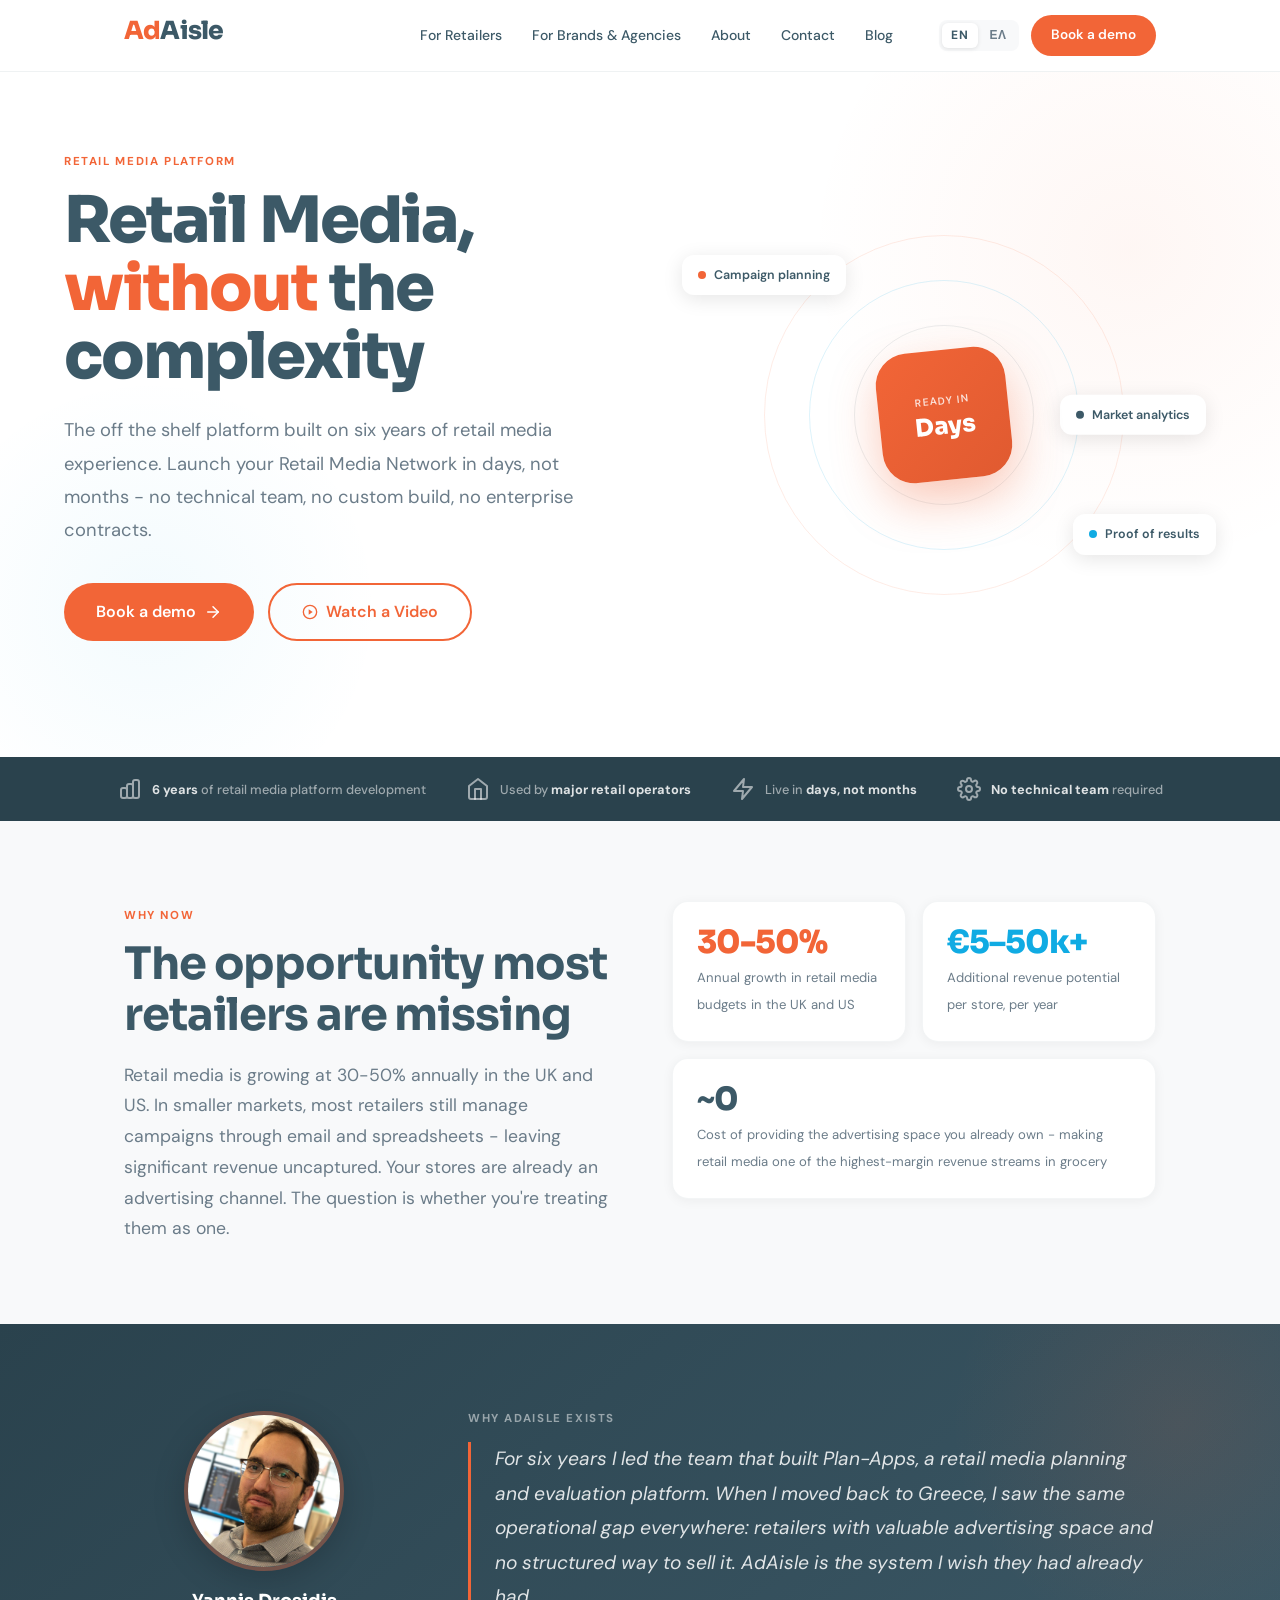
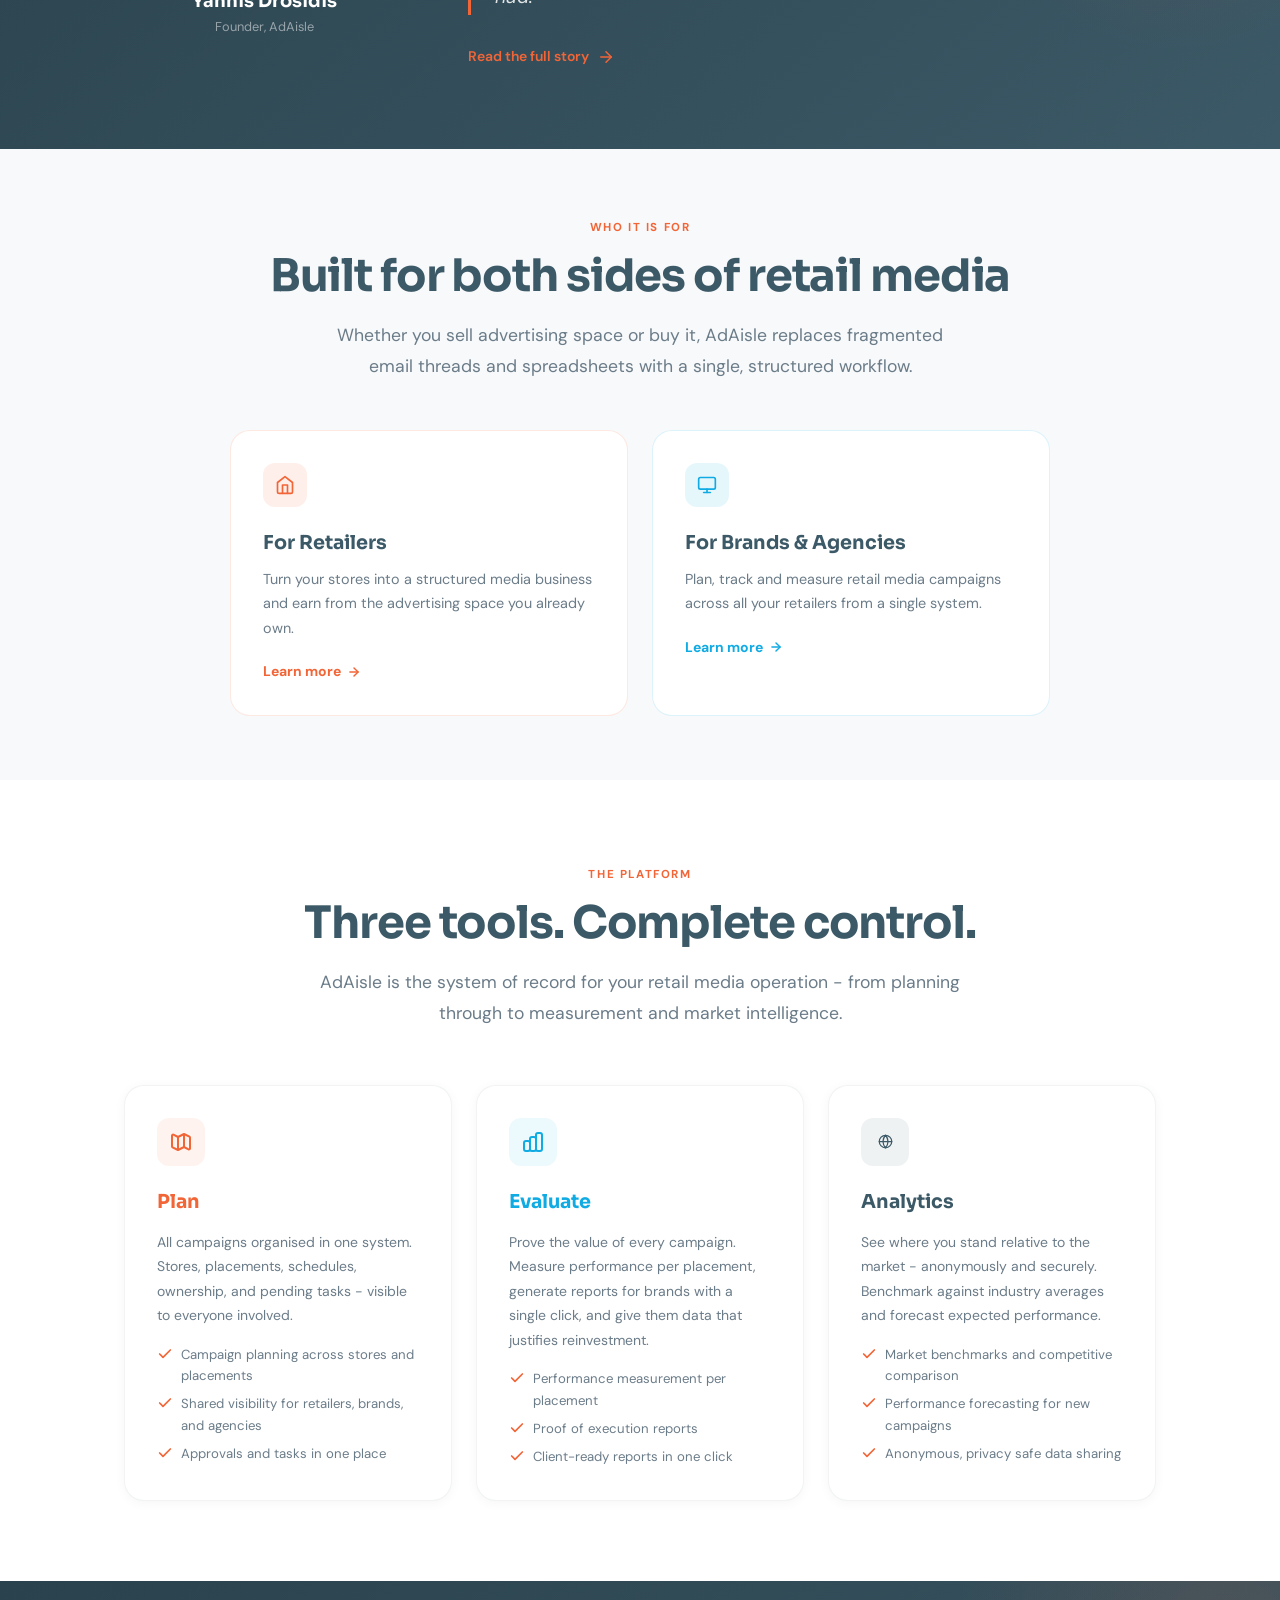
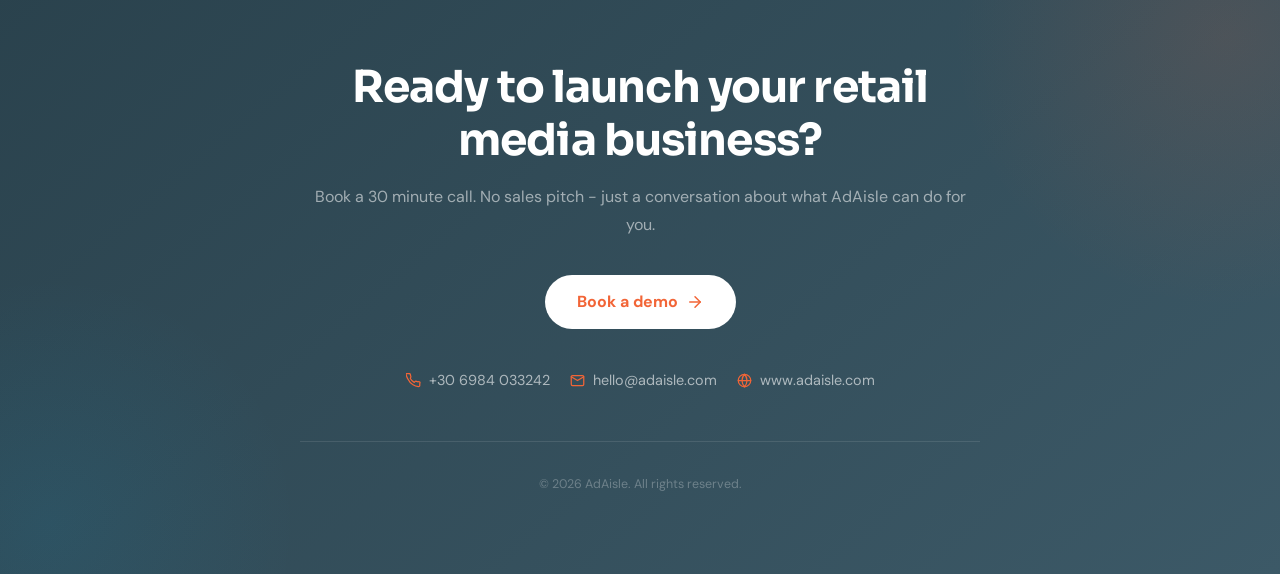
==== commit 38cf1718: "Rewrite by Claude web" ====
--- a/index.html
+++ b/index.html
@@ -1,281 +1,1018 @@
 <!DOCTYPE html>
 <html lang="en">
-
 <head>
   <meta charset="UTF-8">
   <meta name="viewport" content="width=device-width, initial-scale=1.0">
-  <link rel="icon" type="image/png" href="/assets/1521270b60af14bbb364a78c948e726f48f9d184-BJ4Z6hgM.png">
-  <title>AdAisle</title>
-  <script type="module" crossorigin="" src="/assets/index-CyZqodji.js"></script>
-  <link rel="stylesheet" crossorigin="" href="/assets/index-BT4tSVd9.css">
+  <title>AdAisle – Retail Media Platform</title>
+  <meta name="description" content="The off-the-shelf retail media platform built on UK experience.">
+  <link rel="preconnect" href="https://fonts.googleapis.com">
+  <link rel="preconnect" href="https://fonts.gstatic.com" crossorigin>
+  <link href="https://fonts.googleapis.com/css2?family=Sora:wght@400;500;600;700;800&family=DM+Sans:ital,opsz,wght@0,9..40,400;0,9..40,500;0,9..40,600;1,9..40,400&display=swap" rel="stylesheet">
+  <style>
+/* ============================================================
+   AdAisle — Shared Styles
+   ============================================================ */
+
+/* ------------------------------------------------------------
+   Variables
+   ------------------------------------------------------------ */
+:root {
+  --orange:       #F26537;
+  --orange-dark:  #E05A30;
+  --orange-pale:  rgba(242, 101, 55, 0.08);
+  --slate:        #3C5967;
+  --slate-dark:   #2A424D;
+  --blue:         #10ABE3;
+  --blue-pale:    rgba(16, 171, 227, 0.08);
+  --text:         #6B7C89;
+  --text-light:   #9AAAB5;
+  --light:        #F8F9FA;
+  --white:        #FFFFFF;
+
+  --font-heading: 'Sora', sans-serif;
+  --font-body:    'DM Sans', sans-serif;
+
+  --max-w:  1160px;
+  --px:     clamp(1.25rem, 5vw, 4rem);
+  --nav-h:  72px;
+}
+
+/* ------------------------------------------------------------
+   Reset & Base
+   ------------------------------------------------------------ */
+*, *::before, *::after { box-sizing: border-box; margin: 0; padding: 0; }
+html { scroll-behavior: smooth; }
+body {
+  font-family: var(--font-body);
+  color: var(--text);
+  background: var(--white);
+  line-height: 1.65;
+  -webkit-font-smoothing: antialiased;
+}
+img { max-width: 100%; display: block; }
+a  { color: inherit; text-decoration: none; }
+button { cursor: pointer; }
+
+/* ------------------------------------------------------------
+   Bilingual: hide/show based on <html lang="">
+   ------------------------------------------------------------ */
+html[lang="el"] .lang-en { display: none !important; }
+html[lang="en"] .lang-el { display: none !important; }
+/* Default: show EN if no lang set */
+html:not([lang="el"]) .lang-el { display: none !important; }
+
+/* ------------------------------------------------------------
+   Navigation
+   ------------------------------------------------------------ */
+.nav {
+  position: fixed;
+  inset: 0 0 auto 0;
+  z-index: 200;
+  height: var(--nav-h);
+  display: flex;
+  align-items: center;
+  background: rgba(255,255,255,0.88);
+  backdrop-filter: blur(14px);
+  -webkit-backdrop-filter: blur(14px);
+  border-bottom: 1px solid rgba(60,89,103,0.08);
+}
+
+.nav-inner {
+  max-width: var(--max-w);
+  width: 100%;
+  margin: 0 auto;
+  padding: 0 var(--px);
+  display: flex;
+  align-items: center;
+  gap: 1rem;
+}
+
+.nav-logo img { height: 30px; width: auto; }
+
+.nav-links {
+  display: flex;
+  align-items: center;
+  gap: 0.125rem;
+  margin-left: auto;
+}
+
+.nav-link {
+  display: block;
+  padding: 0.45rem 0.875rem;
+  font-size: 0.875rem;
+  font-weight: 500;
+  color: var(--slate);
+  border-radius: 8px;
+  transition: background 0.15s, color 0.15s;
+  white-space: nowrap;
+}
+.nav-link:hover { background: var(--light); color: var(--orange); }
+.nav-link.active { color: var(--orange); font-weight: 600; }
+
+.nav-right {
+  display: flex;
+  align-items: center;
+  gap: 0.75rem;
+  margin-left: 1rem;
+  flex-shrink: 0;
+}
+
+/* Language toggle */
+.lang-toggle {
+  display: flex;
+  align-items: center;
+  background: var(--light);
+  border-radius: 8px;
+  padding: 3px;
+  gap: 2px;
+}
+.lang-btn {
+  padding: 0.28rem 0.6rem;
+  font-size: 0.75rem;
+  font-weight: 700;
+  color: var(--text);
+  border-radius: 6px;
+  border: none;
+  background: transparent;
+  transition: all 0.15s;
+  font-family: var(--font-body);
+  letter-spacing: 0.04em;
+}
+.lang-btn.active {
+  background: var(--white);
+  color: var(--slate);
+  box-shadow: 0 1px 4px rgba(0,0,0,0.1);
+}
+
+/* CTA button in nav */
+.btn-nav {
+  display: inline-flex;
+  align-items: center;
+  padding: 0.55rem 1.25rem;
+  background: var(--orange);
+  color: var(--white);
+  border-radius: 100px;
+  font-size: 0.85rem;
+  font-weight: 600;
+  white-space: nowrap;
+  transition: background 0.15s, box-shadow 0.15s, transform 0.1s;
+  font-family: var(--font-body);
+  border: none;
+}
+.btn-nav:hover {
+  background: var(--orange-dark);
+  box-shadow: 0 4px 16px rgba(242,101,55,0.3);
+  transform: translateY(-1px);
+}
+
+/* Hamburger */
+.nav-hamburger {
+  display: none;
+  flex-direction: column;
+  gap: 5px;
+  margin-left: auto;
+  background: none;
+  border: none;
+  padding: 4px;
+}
+.nav-hamburger span {
+  display: block;
+  width: 22px;
+  height: 2px;
+  background: var(--slate);
+  border-radius: 2px;
+  transition: all 0.25s;
+}
+
+/* Mobile menu */
+.nav-mobile {
+  display: none;
+  position: fixed;
+  top: var(--nav-h);
+  inset-inline: 0;
+  background: var(--white);
+  border-bottom: 1px solid rgba(60,89,103,0.08);
+  padding: 0.75rem var(--px) 1.5rem;
+  z-index: 199;
+  box-shadow: 0 8px 32px rgba(0,0,0,0.07);
+}
+.nav-mobile.open { display: block; }
+.nav-mobile .nav-link {
+  display: block;
+  padding: 0.8rem 0.5rem;
+  font-size: 1rem;
+  border-bottom: 1px solid var(--light);
+}
+.nav-mobile-bottom {
+  display: flex;
+  align-items: center;
+  gap: 1rem;
+  margin-top: 1.25rem;
+}
+
+/* ------------------------------------------------------------
+   Buttons
+   ------------------------------------------------------------ */
+.btn {
+  display: inline-flex;
+  align-items: center;
+  gap: 0.5rem;
+  padding: 0.875rem 2rem;
+  border-radius: 100px;
+  font-size: 1rem;
+  font-weight: 600;
+  font-family: var(--font-body);
+  transition: all 0.2s;
+  border: none;
+  cursor: pointer;
+  white-space: nowrap;
+}
+.btn-primary {
+  background: var(--orange);
+  color: var(--white);
+}
+.btn-primary:hover {
+  background: var(--orange-dark);
+  box-shadow: 0 6px 24px rgba(242,101,55,0.3);
+  transform: translateY(-2px);
+}
+.btn-outline {
+  background: transparent;
+  color: var(--orange);
+  border: 2px solid var(--orange);
+}
+.btn-outline:hover {
+  background: var(--orange);
+  color: var(--white);
+  transform: translateY(-2px);
+}
+.btn-white {
+  background: var(--white);
+  color: var(--orange);
+  font-weight: 700;
+}
+.btn-white:hover {
+  box-shadow: 0 6px 24px rgba(0,0,0,0.15);
+  transform: translateY(-2px);
+}
+
+/* ------------------------------------------------------------
+   Layout Utilities
+   ------------------------------------------------------------ */
+.container {
+  max-width: var(--max-w);
+  margin: 0 auto;
+  padding: 0 var(--px);
+}
+.section     { padding: 6rem var(--px); max-width: var(--max-w); margin: 0 auto; }
+.section-sm  { padding: 4rem var(--px); max-width: var(--max-w); margin: 0 auto; }
+.section-wrap { padding-block: 6rem; }
+.section-wrap-sm { padding-block: 4rem; }
+
+.section-label {
+  display: inline-block;
+  font-size: 0.72rem;
+  font-weight: 700;
+  letter-spacing: 0.14em;
+  text-transform: uppercase;
+  color: var(--orange);
+  margin-bottom: 0.875rem;
+}
+.section-title {
+  font-family: var(--font-heading);
+  font-size: clamp(1.875rem, 3.5vw, 2.875rem);
+  font-weight: 700;
+  color: var(--slate);
+  line-height: 1.14;
+  letter-spacing: -0.025em;
+  margin-bottom: 1.125rem;
+}
+.section-sub {
+  font-size: 1.1rem;
+  color: var(--text);
+  line-height: 1.75;
+  max-width: 640px;
+}
+
+/* ------------------------------------------------------------
+   Footer
+   ------------------------------------------------------------ */
+.footer {
+  background: linear-gradient(140deg, var(--slate-dark) 0%, var(--slate) 100%);
+  color: rgba(255,255,255,0.85);
+  padding: 5rem var(--px);
+  text-align: center;
+  position: relative;
+  overflow: hidden;
+}
+.footer::before {
+  content: '';
+  position: absolute;
+  top: -220px; right: -220px;
+  width: 550px; height: 550px;
+  background: radial-gradient(circle, rgba(242,101,55,0.12) 0%, transparent 70%);
+  border-radius: 50%;
+  pointer-events: none;
+}
+.footer::after {
+  content: '';
+  position: absolute;
+  bottom: -200px; left: -200px;
+  width: 500px; height: 500px;
+  background: radial-gradient(circle, rgba(16,171,227,0.09) 0%, transparent 70%);
+  border-radius: 50%;
+  pointer-events: none;
+}
+.footer-inner {
+  position: relative;
+  z-index: 1;
+  max-width: 680px;
+  margin: 0 auto;
+}
+.footer-title {
+  font-family: var(--font-heading);
+  font-size: clamp(1.75rem, 3.5vw, 2.75rem);
+  font-weight: 700;
+  color: var(--white);
+  line-height: 1.2;
+  margin-bottom: 1rem;
+  letter-spacing: -0.02em;
+}
+.footer-sub {
+  font-size: 1rem;
+  color: rgba(255,255,255,0.55);
+  margin-bottom: 2.25rem;
+  line-height: 1.75;
+}
+.footer-contacts {
+  display: flex;
+  flex-wrap: wrap;
+  justify-content: center;
+  gap: 1.25rem;
+  margin-top: 2.5rem;
+}
+.footer-contact-item {
+  display: flex;
+  align-items: center;
+  gap: 0.5rem;
+  color: rgba(255,255,255,0.6);
+  font-size: 0.9rem;
+  transition: color 0.15s;
+}
+.footer-contact-item:hover { color: var(--white); }
+.footer-contact-item svg { color: var(--orange); flex-shrink: 0; }
+.footer-bottom {
+  margin-top: 3rem;
+  padding-top: 2rem;
+  border-top: 1px solid rgba(255,255,255,0.1);
+  font-size: 0.78rem;
+  color: rgba(255,255,255,0.28);
+}
+
+/* ------------------------------------------------------------
+   Responsive
+   ------------------------------------------------------------ */
+@media (max-width: 820px) {
+  .nav-links, .nav-right { display: none; }
+  .nav-hamburger { display: flex; }
+  .section     { padding: 4rem var(--px); }
+  .section-sm  { padding: 3rem var(--px); }
+  .section-wrap { padding-block: 4rem; }
+}
+
+  
+
+/* Profile photo */
+.profile-photo {
+  width: 160px; height: 160px; border-radius: 50%;
+  object-fit: cover; object-position: center top;
+  border: 4px solid rgba(242,101,55,0.35);
+  box-shadow: 0 8px 32px rgba(0,0,0,0.18);
+  flex-shrink: 0;
+}
+.profile-photo-sm {
+  width: 52px; height: 52px; border-radius: 50%;
+  object-fit: cover; object-position: center top;
+  border: 2px solid rgba(242,101,55,0.4);
+  flex-shrink: 0;
+}
+.profile-photo-lg {
+  width: 220px; height: 220px; border-radius: 20px;
+  object-fit: cover; object-position: center top;
+  box-shadow: 0 20px 56px rgba(0,0,0,0.22);
+  flex-shrink: 0;
+}
+
+/* Pain / problem cards */
+.pain-wrap { background: var(--light); padding-block: 5rem; }
+.pain-grid { display: grid; grid-template-columns: repeat(2,1fr); gap: 1.25rem; }
+.pain-card {
+  background: var(--white); border-radius: 16px; padding: 1.75rem;
+  border: 1px solid rgba(60,89,103,0.07);
+  border-left: 4px solid var(--orange);
+  box-shadow: 0 2px 12px rgba(0,0,0,0.04);
+}
+.pain-card.blue { border-left-color: var(--blue); }
+.pain-title { font-family: var(--font-heading); font-size: 1rem; font-weight: 700; color: var(--slate); margin-bottom: 0.5rem; }
+.pain-body { font-size: 0.875rem; color: var(--text); line-height: 1.7; }
+
+/* FAQ */
+.faq-list { display: flex; flex-direction: column; gap: 0.75rem; }
+.faq-item { background: var(--white); border: 1px solid rgba(60,89,103,0.08); border-radius: 14px; overflow: hidden; }
+.faq-q {
+  display: flex; justify-content: space-between; align-items: center;
+  padding: 1.2rem 1.5rem; cursor: pointer;
+  font-weight: 600; color: var(--slate); font-size: 0.95rem; gap: 1rem;
+}
+.faq-q svg { flex-shrink: 0; transition: transform 0.25s; color: var(--text-light); }
+.faq-item.open .faq-q svg { transform: rotate(180deg); color: var(--orange); }
+.faq-item.open .faq-q { color: var(--orange); }
+.faq-a {
+  max-height: 0; overflow: hidden;
+  transition: max-height 0.35s ease, padding 0.25s;
+  padding: 0 1.5rem;
+  color: var(--text); font-size: 0.9rem; line-height: 1.75;
+}
+.faq-item.open .faq-a { max-height: 400px; padding-bottom: 1.25rem; }
+
+/* Founder quote block */
+.founder-block {
+  background: linear-gradient(140deg, var(--slate-dark) 0%, var(--slate) 100%);
+  border-radius: 24px; padding: 3rem;
+  position: relative; overflow: hidden;
+}
+.founder-block::before {
+  content: '"'; position: absolute; top: -30px; left: 20px;
+  font-size: 12rem; color: rgba(255,255,255,0.04);
+  font-family: Georgia,serif; line-height: 1; pointer-events: none;
+}
+.founder-block-quote { font-size: 1.1rem; color: rgba(255,255,255,0.85); line-height: 1.8; font-style: italic; margin-bottom: 1.75rem; position: relative; }
+.founder-block-author { display: flex; align-items: center; gap: 1rem; }
+.founder-block-name { font-family: var(--font-heading); font-size: 0.95rem; font-weight: 700; color: var(--white); }
+.founder-block-role { font-size: 0.78rem; color: rgba(255,255,255,0.5); margin-top: 0.15rem; }
+.founder-block-badge { margin-top: 0.6rem; display: inline-flex; align-items: center; gap: 0.4rem; background: rgba(242,101,55,0.2); border: 1px solid rgba(242,101,55,0.3); border-radius: 100px; padding: 0.2rem 0.75rem; font-size: 0.7rem; font-weight: 700; color: rgba(255,255,255,0.75); letter-spacing: 0.04em; }
+
+/* Step cards */
+.steps-row { display: grid; grid-template-columns: repeat(3,1fr); gap: 2rem; position: relative; }
+.steps-row::before {
+  content: ''; position: absolute;
+  top: 24px; left: calc(16.67% + 1rem); right: calc(16.67% + 1rem);
+  height: 2px;
+  background: linear-gradient(90deg, var(--orange) 0%, var(--blue) 100%);
+  opacity: 0.18;
+}
+.step-card { background: var(--white); border-radius: 20px; padding: 2rem 1.75rem; border: 1px solid rgba(60,89,103,0.06); transition: box-shadow .2s, transform .2s; }
+.step-card:hover { box-shadow: 0 12px 32px rgba(0,0,0,0.07); transform: translateY(-3px); }
+.step-num { width: 48px; height: 48px; border-radius: 50%; background: var(--orange); color: var(--white); font-family: var(--font-heading); font-size: 1.125rem; font-weight: 800; display: flex; align-items: center; justify-content: center; margin-bottom: 1.25rem; box-shadow: 0 4px 12px rgba(242,101,55,0.25); position: relative; z-index: 1; }
+.step-card:nth-child(2) .step-num { background: linear-gradient(135deg, var(--orange), var(--blue)); }
+.step-card:nth-child(3) .step-num { background: var(--blue); box-shadow: 0 4px 12px rgba(16,171,227,0.25); }
+.step-ttl { font-family: var(--font-heading); font-size: 1.05rem; font-weight: 700; color: var(--slate); margin-bottom: 0.625rem; }
+.step-body { font-size: 0.875rem; color: var(--text); line-height: 1.75; }
+
+/* Benefit grid */
+.benefit-grid { display: grid; grid-template-columns: repeat(2,1fr); gap: 1.25rem; }
+.benefit-card { background: var(--light); border-radius: 16px; padding: 1.75rem; transition: transform .2s; }
+.benefit-card:hover { transform: translateY(-2px); }
+.benefit-icon { width: 44px; height: 44px; border-radius: 12px; display: flex; align-items: center; justify-content: center; margin-bottom: 1rem; }
+.b-orange { background: var(--orange-pale); color: var(--orange); }
+.b-blue   { background: var(--blue-pale);   color: var(--blue); }
+.b-slate  { background: rgba(60,89,103,.08); color: var(--slate); }
+.benefit-title { font-family: var(--font-heading); font-size: 1rem; font-weight: 700; color: var(--slate); margin-bottom: 0.375rem; }
+.benefit-body  { font-size: 0.875rem; color: var(--text); line-height: 1.7; }
+
+/* Features strip */
+.feat-grid { display: grid; grid-template-columns: repeat(3,1fr); gap: 1.5rem; }
+.feat-card { background: var(--white); border-radius: 20px; padding: 2rem; border: 1px solid rgba(60,89,103,0.07); box-shadow: 0 2px 12px rgba(0,0,0,0.04); transition: box-shadow .25s, transform .25s; }
+.feat-card:hover { box-shadow: 0 12px 36px rgba(0,0,0,0.08); transform: translateY(-3px); }
+.feat-icon { width: 48px; height: 48px; border-radius: 12px; display: flex; align-items: center; justify-content: center; margin-bottom: 1.25rem; }
+.feat-title { font-family: var(--font-heading); font-size: 1.2rem; font-weight: 700; margin-bottom: 0.75rem; }
+.feat-body  { font-size: 0.875rem; color: var(--text); line-height: 1.75; }
+.feat-list  { list-style: none; margin-top: 1rem; display: flex; flex-direction: column; gap: 0.4rem; }
+.feat-list li { display: flex; gap: 0.5rem; font-size: 0.825rem; color: var(--text); align-items: flex-start; }
+.feat-list li::before { content: ''; display: block; width: 16px; height: 16px; flex-shrink: 0; margin-top: 2px; background: url("data:image/svg+xml,%3Csvg xmlns='http://www.w3.org/2000/svg' viewBox='0 0 24 24' fill='none' stroke='%23F26537' stroke-width='2.5' stroke-linecap='round' stroke-linejoin='round'%3E%3Cpolyline points='20 6 9 17 4 12'/%3E%3C/svg%3E") center/contain no-repeat; }
+
+/* Stat callouts */
+.stat-strip { display: flex; flex-wrap: wrap; gap: 2rem; }
+.stat-item  { flex: 1; min-width: 140px; }
+.stat-big   { font-family: var(--font-heading); font-size: 2.75rem; font-weight: 800; letter-spacing: -0.03em; line-height: 1; margin-bottom: 0.375rem; }
+.stat-desc  { font-size: 0.825rem; color: var(--text); line-height: 1.5; }
+
+/* Two-column layout helper */
+.two-col { display: grid; grid-template-columns: 1fr 1fr; gap: 4rem; align-items: start; }
+.two-col-center { display: grid; grid-template-columns: 1fr 1fr; gap: 4rem; align-items: center; }
+
+/* Hero page variants */
+.hero-page {
+  padding-top: calc(var(--nav-h) + 5rem); padding-bottom: 5rem;
+  padding-inline: var(--px); position: relative; overflow: hidden;
+}
+.hero-page::before {
+  content: ''; position: absolute; top: -100px; right: -200px;
+  width: 700px; height: 700px;
+  background: radial-gradient(circle, rgba(242,101,55,0.055) 0%, transparent 65%);
+  border-radius: 50%; pointer-events: none;
+}
+.hero-page::after {
+  content: ''; position: absolute; bottom: -100px; left: -100px;
+  width: 500px; height: 500px;
+  background: radial-gradient(circle, rgba(16,171,227,0.05) 0%, transparent 65%);
+  border-radius: 50%; pointer-events: none;
+}
+.hero-page-inner { max-width: var(--max-w); margin: 0 auto; position: relative; z-index: 1; }
+.hero-page-label { font-size: 0.72rem; font-weight: 700; letter-spacing: 0.14em; text-transform: uppercase; color: var(--orange); margin-bottom: 1rem; display: block; }
+.hero-page-title { font-family: var(--font-heading); font-size: clamp(2.5rem,5vw,4rem); font-weight: 800; color: var(--slate); line-height: 1.07; letter-spacing: -0.03em; margin-bottom: 1.5rem; }
+.hero-page-title em { font-style: normal; color: var(--orange); }
+.hero-page-sub { font-size: 1.15rem; color: var(--text); line-height: 1.8; max-width: 600px; margin-bottom: 2.25rem; }
+.hero-page-ctas { display: flex; flex-wrap: wrap; gap: 0.875rem; }
+
+/* Timeline */
+.timeline { display: flex; flex-direction: column; }
+.tl-item { display: grid; grid-template-columns: 100px 1fr; gap: 1.5rem; padding: 1.75rem 0; border-bottom: 1px solid rgba(60,89,103,0.06); }
+.tl-item:last-child { border-bottom: none; }
+.tl-year { font-family: var(--font-heading); font-size: 0.85rem; font-weight: 700; color: var(--orange); padding-top: 0.25rem; }
+.tl-title { font-family: var(--font-heading); font-size: 1rem; font-weight: 700; color: var(--slate); margin-bottom: 0.375rem; }
+.tl-body  { font-size: 0.875rem; color: var(--text); line-height: 1.7; }
+
+/* Card with left accent */
+.accent-card { background: var(--white); border-radius: 16px; padding: 2rem; border: 1px solid rgba(60,89,103,0.07); border-left: 4px solid var(--orange); box-shadow: 0 2px 12px rgba(0,0,0,0.04); margin-bottom: 1.25rem; }
+.accent-card.blue { border-left-color: var(--blue); }
+.accent-card-title { font-family: var(--font-heading); font-size: 1.05rem; font-weight: 700; color: var(--slate); margin-bottom: 0.5rem; }
+.accent-card-body { font-size: 0.9rem; color: var(--text); line-height: 1.7; }
+
+/* Responsive */
+@media (max-width: 900px) {
+  .two-col, .two-col-center { grid-template-columns: 1fr; gap: 2.5rem; }
+  .pain-grid, .benefit-grid { grid-template-columns: 1fr; }
+  .steps-row { grid-template-columns: 1fr; }
+  .steps-row::before { display: none; }
+  .feat-grid { grid-template-columns: 1fr; }
+}
+@media (max-width: 600px) {
+  .hero-page-ctas { flex-direction: column; }
+  .hero-page-ctas .btn { width: 100%; justify-content: center; }
+  .stat-strip { flex-direction: column; gap: 1.25rem; }
+  .tl-item { grid-template-columns: 1fr; gap: 0.25rem; }
+}
+
+
+.hero-home {
+  padding-top: calc(var(--nav-h) + 5rem); padding-bottom: 5rem;
+  padding-inline: var(--px); position: relative; overflow: hidden;
+}
+.hero-home::before { content:''; position:absolute; top:-100px; right:-200px; width:700px; height:700px; background:radial-gradient(circle,rgba(242,101,55,.055) 0%,transparent 65%); border-radius:50%; pointer-events:none; }
+.hero-home::after  { content:''; position:absolute; bottom:-100px; left:-100px; width:500px; height:500px; background:radial-gradient(circle,rgba(16,171,227,.05) 0%,transparent 65%); border-radius:50%; pointer-events:none; }
+.hero-home-inner { max-width:var(--max-w); margin:0 auto; display:grid; grid-template-columns:1fr 1fr; gap:4rem; align-items:center; position:relative; z-index:1; }
+.hero-title { font-family:var(--font-heading); font-size:clamp(2.5rem,5vw,4.25rem); font-weight:800; color:var(--slate); line-height:1.06; letter-spacing:-0.03em; margin-bottom:1.5rem; }
+.hero-title em { font-style:normal; color:var(--orange); }
+.hero-sub  { font-size:1.15rem; color:var(--text); line-height:1.8; margin-bottom:2.25rem; max-width:520px; }
+.hero-ctas { display:flex; flex-wrap:wrap; gap:.875rem; margin-bottom:2.25rem; }
+.hero-cred { display:flex; align-items:center; gap:.625rem; font-size:.82rem; color:var(--text-light); font-weight:500; }
+.hero-cred-dot { width:6px; height:6px; border-radius:50%; background:var(--orange); flex-shrink:0; }
+/* Hero graphic */
+.hero-graphic { position:relative; height:440px; display:flex; align-items:center; justify-content:center; }
+.h-ring { position:absolute; border-radius:50%; border:1.5px solid; }
+.h-ring-1 { width:360px; height:360px; border-color:rgba(242,101,55,.12); animation:spin-slow 30s linear infinite; }
+.h-ring-2 { width:270px; height:270px; border-color:rgba(16,171,227,.14); animation:spin-slow 22s linear infinite reverse; }
+.h-ring-3 { width:180px; height:180px; border-color:rgba(60,89,103,.1); }
+.h-center { position:relative; z-index:2; width:130px; height:130px; background:linear-gradient(135deg,var(--orange) 0%,#E05A30 100%); border-radius:32px; display:flex; flex-direction:column; align-items:center; justify-content:center; color:var(--white); box-shadow:0 20px 48px rgba(242,101,55,.35); transform:rotate(-6deg); }
+.h-center-lbl { font-size:.65rem; font-weight:600; letter-spacing:.1em; text-transform:uppercase; opacity:.8; margin-bottom:.25rem; }
+.h-center-main { font-family:var(--font-heading); font-size:1.5rem; font-weight:800; line-height:1; }
+.h-badge { position:absolute; background:var(--white); border-radius:12px; padding:.625rem 1rem; display:flex; align-items:center; gap:.5rem; box-shadow:0 4px 20px rgba(0,0,0,.1); font-size:.78rem; font-weight:600; color:var(--slate); white-space:nowrap; }
+.h-badge-dot { width:8px; height:8px; border-radius:50%; flex-shrink:0; }
+.h-b1 { top:60px; left:10px; }
+.h-b2 { bottom:80px; right:0; }
+.h-b3 { top:50%; right:10px; transform:translateY(-50%); }
+@keyframes spin-slow { from{transform:rotate(0)} to{transform:rotate(360deg)} }
+/* Credibility strip */
+.cred-strip { background:var(--slate-dark); padding:1.25rem var(--px); }
+.cred-strip-inner { max-width:var(--max-w); margin:0 auto; display:flex; align-items:center; justify-content:center; gap:2.5rem; flex-wrap:wrap; }
+.cred-item { display:flex; align-items:center; gap:.625rem; font-size:.8rem; color:rgba(255,255,255,.55); font-weight:500; }
+.cred-item strong { color:rgba(255,255,255,.85); }
+/* Founder strip on index */
+.founder-strip-wrap { background:linear-gradient(140deg,var(--slate-dark) 0%,var(--slate) 100%); padding-block:5rem; position:relative; overflow:hidden; }
+.founder-strip-wrap::before { content:''; position:absolute; top:-150px; right:-150px; width:500px; height:500px; background:radial-gradient(circle,rgba(242,101,55,.1) 0%,transparent 65%); border-radius:50%; pointer-events:none; }
+.founder-strip { max-width:var(--max-w); margin:0 auto; padding-inline:var(--px); display:grid; grid-template-columns:280px 1fr; gap:4rem; align-items:center; position:relative; z-index:1; }
+.founder-left { display:flex; flex-direction:column; align-items:center; text-align:center; gap:1rem; }
+.founder-name { font-family:var(--font-heading); font-size:1.125rem; font-weight:700; color:var(--white); }
+.founder-sub-role { font-size:.8rem; color:rgba(255,255,255,.5); line-height:1.5; }
+.founder-badge-tag { display:inline-flex; align-items:center; gap:.5rem; background:rgba(242,101,55,.18); border:1px solid rgba(242,101,55,.3); border-radius:100px; padding:.3rem .875rem; font-size:.72rem; font-weight:700; color:rgba(255,255,255,.8); }
+.founder-quote-text { font-size:clamp(1rem,1.5vw,1.2rem); color:rgba(255,255,255,.85); line-height:1.8; font-style:italic; padding-left:1.5rem; border-left:3px solid var(--orange); margin-bottom:1.75rem; }
+.founder-read-more { display:inline-flex; align-items:center; gap:.5rem; font-size:.875rem; font-weight:600; color:var(--orange); transition:gap .2s; }
+.founder-read-more:hover { gap:.75rem; }
+/* Why now */
+.why-now-wrap { background:var(--light); padding-block:5rem; }
+.why-now-inner { max-width:var(--max-w); margin:0 auto; padding-inline:var(--px); display:grid; grid-template-columns:1fr 1fr; gap:4rem; align-items:start; }
+.why-stat-grid { display:grid; grid-template-columns:1fr 1fr; gap:1rem; }
+.why-stat-card { background:var(--white); border-radius:16px; padding:1.5rem; box-shadow:0 2px 12px rgba(0,0,0,.05); border:1px solid rgba(60,89,103,.06); transition:box-shadow .2s,transform .2s; }
+.why-stat-card:hover { box-shadow:0 8px 24px rgba(0,0,0,.08); transform:translateY(-2px); }
+.why-stat-card.wide { grid-column:span 2; }
+.why-stat-num { display:block; font-family:var(--font-heading); font-size:2rem; font-weight:800; color:var(--orange); line-height:1; margin-bottom:.375rem; letter-spacing:-0.03em; }
+.why-stat-num.blue { color:var(--blue); }
+.why-stat-num.slate { color:var(--slate); }
+.why-stat-lbl { font-size:.82rem; color:var(--text); line-height:1.5; }
+/* Paths */
+.paths-wrap { padding-block:5rem; }
+.paths-inner { max-width:var(--max-w); margin:0 auto; padding-inline:var(--px); }
+.paths-hdr { text-align:center; margin-bottom:3rem; }
+.paths-hdr .section-sub { margin:0 auto; text-align:center; }
+.paths-grid { display:grid; grid-template-columns:1fr 1fr; gap:1.5rem; }
+.path-card { border-radius:24px; padding:2.5rem; border:1px solid transparent; transition:transform .25s,box-shadow .25s; }
+.path-card:hover { transform:translateY(-4px); box-shadow:0 20px 48px rgba(0,0,0,.1); }
+.path-orange { background:linear-gradient(135deg,rgba(242,101,55,.07) 0%,rgba(242,101,55,.03) 100%); border-color:rgba(242,101,55,.15); }
+.path-blue   { background:linear-gradient(135deg,rgba(16,171,227,.07) 0%,rgba(16,171,227,.03) 100%);  border-color:rgba(16,171,227,.15); }
+.path-icon { width:52px; height:52px; border-radius:14px; display:flex; align-items:center; justify-content:center; margin-bottom:1.5rem; }
+.pi-orange { background:rgba(242,101,55,.12); color:var(--orange); }
+.pi-blue   { background:rgba(16,171,227,.12); color:var(--blue); }
+.path-ttl  { font-family:var(--font-heading); font-size:1.5rem; font-weight:700; color:var(--slate); margin-bottom:.375rem; }
+.path-sub  { font-size:.875rem; font-weight:600; color:var(--orange); margin-bottom:1rem; }
+.path-blue .path-sub { color:var(--blue); }
+.path-body { font-size:.95rem; color:var(--text); line-height:1.75; margin-bottom:1.75rem; }
+.path-chks { list-style:none; margin-bottom:1.75rem; display:flex; flex-direction:column; gap:.5rem; }
+.path-chks li { display:flex; align-items:flex-start; gap:.625rem; font-size:.875rem; color:var(--text); }
+.path-chks li::before { content:''; display:block; width:16px; height:16px; flex-shrink:0; margin-top:2px; background:url("data:image/svg+xml,%3Csvg xmlns='http://www.w3.org/2000/svg' viewBox='0 0 24 24' fill='none' stroke='%23F26537' stroke-width='2.5' stroke-linecap='round' stroke-linejoin='round'%3E%3Cpolyline points='20 6 9 17 4 12'/%3E%3C/svg%3E") center/contain no-repeat; }
+.path-blue .path-chks li::before { background-image:url("data:image/svg+xml,%3Csvg xmlns='http://www.w3.org/2000/svg' viewBox='0 0 24 24' fill='none' stroke='%2310ABE3' stroke-width='2.5' stroke-linecap='round' stroke-linejoin='round'%3E%3Cpolyline points='20 6 9 17 4 12'/%3E%3C/svg%3E"); }
+.path-link { display:inline-flex; align-items:center; gap:.5rem; font-size:.875rem; font-weight:700; color:var(--orange); transition:gap .2s; }
+.path-blue .path-link { color:var(--blue); }
+.path-link:hover { gap:.75rem; }
+/* How it works */
+.hiw-wrap { background:var(--light); padding-block:5rem; }
+.hiw-inner { max-width:var(--max-w); margin:0 auto; padding-inline:var(--px); }
+.hiw-hdr { text-align:center; margin-bottom:3.5rem; }
+.hiw-hdr .section-sub { margin:0 auto; text-align:center; }
+/* Features */
+.feat-wrap { padding-block:5rem; }
+.feat-inner { max-width:var(--max-w); margin:0 auto; padding-inline:var(--px); }
+.feat-hdr { text-align:center; margin-bottom:3.5rem; }
+.feat-hdr .section-sub { margin:0 auto; text-align:center; }
+
+@media (max-width:900px) {
+  .hero-home-inner { grid-template-columns:1fr; }
+  .hero-graphic { display:none; }
+  .why-now-inner { grid-template-columns:1fr; gap:2.5rem; }
+  .founder-strip { grid-template-columns:1fr; }
+  .founder-left { flex-direction:row; text-align:left; align-items:flex-start; flex-wrap:wrap; }
+  .paths-grid { grid-template-columns:1fr; }
+  .why-stat-grid { grid-template-columns:1fr 1fr; }
+}
+@media (max-width:600px) {
+  .hero-ctas { flex-direction:column; }
+  .hero-ctas .btn { width:100%; justify-content:center; }
+  .why-stat-grid { grid-template-columns:1fr; }
+  .why-stat-card.wide { grid-column:span 1; }
+}
+</style>
 </head>
-
 <body>
-  <div id="root">
-    <div class="min-h-screen bg-white">
-      <header class="fixed top-0 left-0 right-0 z-50 bg-white/70 backdrop-blur-md border-b border-[#3C5967]/5">
-        <div class="max-w-[1600px] mx-auto px-8 lg:px-16">
-          <div class="flex items-center justify-between h-24">
-            <div class="flex-shrink-0"><img src="/assets/81265d079709ed85ffd5237b64d830735d682982-D9WkJo04.png"
-                alt="AdAisle" class="h-6 sm:h-9"></div><a href="https://calendly.com/yannis-drosidis-cal-adaisle/30min"
-              class="inline-block px-8 py-3 bg-[#F26537] hover:bg-[#E05A30] text-white rounded-full text-[14px] font-medium transition-all duration-300 hover:shadow-lg hover:shadow-[#F26537]/20">Book
-              a demo</a>
-          </div>
+<nav class="nav">
+  <div class="nav-inner">
+    <a href="index.html" class="nav-logo"><svg height="30" viewBox="0 0 180 36" xmlns="http://www.w3.org/2000/svg" aria-label="AdAisle"><text x="0" y="28" font-family="Sora,sans-serif" font-size="30" font-weight="800" letter-spacing="-1"><tspan fill="#F26537">Ad</tspan><tspan fill="#3C5967">Aisle</tspan></text></svg></a>
+    <div class="nav-links"><a href="retailers.html" class="nav-link" data-page="retailers.html"><span class="lang-en">For Retailers</span><span class="lang-el">Για Retailers</span></a>
+<a href="brands.html" class="nav-link" data-page="brands.html"><span class="lang-en">For Brands &amp; Agencies</span><span class="lang-el">Για Brands &amp; Agencies</span></a>
+<a href="about.html" class="nav-link" data-page="about.html"><span class="lang-en">About</span><span class="lang-el">Σχετικά</span></a>
+<a href="contact.html" class="nav-link" data-page="contact.html"><span class="lang-en">Contact</span><span class="lang-el">Επικοινωνία</span></a>
+<a href="blog.html" class="nav-link" data-page="blog.html"><span class="lang-en">Blog</span><span class="lang-el">Blog</span></a>
+</div>
+    <div class="nav-right">
+      <div class="lang-toggle">
+        <button class="lang-btn" data-lang="en">EN</button>
+        <button class="lang-btn" data-lang="el">ΕΛ</button>
+      </div>
+      <a href="https://calendly.com/yannis-drosidis-cal-adaisle/30min" class="btn-nav" target="_blank">
+        <span class="lang-en">Book a demo</span>
+        <span class="lang-el">Κλείστε demo</span>
+      </a>
+    </div>
+    <button class="nav-hamburger" aria-label="Menu"><span></span><span></span><span></span></button>
+  </div>
+</nav>
+<div class="nav-mobile">
+  <a href="retailers.html" class="nav-link"><span class="lang-en">For Retailers</span><span class="lang-el">Για Retailers</span></a>
+<a href="brands.html" class="nav-link"><span class="lang-en">For Brands &amp; Agencies</span><span class="lang-el">Για Brands &amp; Agencies</span></a>
+<a href="about.html" class="nav-link"><span class="lang-en">About</span><span class="lang-el">Σχετικά</span></a>
+<a href="contact.html" class="nav-link"><span class="lang-en">Contact</span><span class="lang-el">Επικοινωνία</span></a>
+
+  <a href="blog.html" class="nav-link"><span class="lang-en">Blog</span><span class="lang-el">Blog</span></a>
+<div class="nav-mobile-bottom">
+    <div class="lang-toggle">
+      <button class="lang-btn" data-lang="en">EN</button>
+      <button class="lang-btn" data-lang="el">ΕΛ</button>
+    </div>
+    <a href="https://calendly.com/yannis-drosidis-cal-adaisle/30min" class="btn-nav" target="_blank">
+      <span class="lang-en">Book a demo</span>
+      <span class="lang-el">Κλείστε demo</span>
+    </a>
+  </div>
+</div>
+<main>
+<!-- HERO -->
+<section class="hero-home">
+  <div class="hero-home-inner">
+    <div>
+      <span class="hero-page-label">
+        <span class="lang-en">Retail Media Platform</span>
+        <span class="lang-el">Πλατφόρμα Retail Media</span>
+      </span>
+      <h1 class="hero-title">
+        <span class="lang-en">Retail Media,<br><em>without</em> the complexity</span>
+        <span class="lang-el">Retail Media,<br><em>χωρίς</em> πολυπλοκότητα</span>
+      </h1>
+      <p class="hero-sub">
+        <span class="lang-en">The off the shelf platform built on six years of retail media experience. Launch your Retail Media Network in days, not months - no technical team, no custom build, no enterprise contracts.</span>
+        <span class="lang-el">Η έτοιμη πλατφόρμα, χτισμένη πάνω σε έξι χρόνια εμπειρίας σε retail media. Ξεκινήστε το Retail Media Network σας σε μέρες, όχι μήνες - χωρίς τεχνική ομάδα, χωρίς custom ανάπτυξη, χωρίς enterprise συμβόλαια.</span>
+      </p>
+      <div class="hero-ctas">
+        <a href="https://calendly.com/yannis-drosidis-cal-adaisle/30min" class="btn btn-primary" target="_blank">
+          <span class="lang-en">Book a demo</span>
+          <span class="lang-el">Κλείστε demo</span>
+          <svg width="18" height="18" viewBox="0 0 24 24" fill="none" stroke="currentColor" stroke-width="2" stroke-linecap="round" stroke-linejoin="round"><path d="M5 12h14"/><path d="m12 5 7 7-7 7"/></svg>
+        </a>
+        <a href="#video" class="btn btn-outline">
+          <svg width="16" height="16" viewBox="0 0 24 24" fill="currentColor" style="flex-shrink:0"><circle cx="12" cy="12" r="10" fill="none" stroke="currentColor" stroke-width="2"/><polygon points="10 8 16 12 10 16 10 8" fill="currentColor"/></svg>
+          <span class="lang-en">Watch a Video</span>
+          <span class="lang-el">Δείτε το Video</span>
+        </a>
+      </div>
+    </div>
+    <div class="hero-graphic" aria-hidden="true">
+      <div class="h-ring h-ring-1"></div>
+      <div class="h-ring h-ring-2"></div>
+      <div class="h-ring h-ring-3"></div>
+      <div class="h-center">
+        <div class="h-center-lbl"><span class="lang-en">Ready in</span><span class="lang-el">Έτοιμο σε</span></div>
+        <div class="h-center-main"><span class="lang-en">Days</span><span class="lang-el">Μέρες</span></div>
+      </div>
+      <div class="h-badge h-b1"><span class="h-badge-dot" style="background:var(--orange)"></span><span class="lang-en">Campaign planning</span><span class="lang-el">Σχεδιασμός καμπανιών</span></div>
+      <div class="h-badge h-b2"><span class="h-badge-dot" style="background:var(--blue)"></span><span class="lang-en">Proof of results</span><span class="lang-el">Απόδειξη αποτελεσμάτων</span></div>
+      <div class="h-badge h-b3"><span class="h-badge-dot" style="background:var(--slate)"></span><span class="lang-en">Market analytics</span><span class="lang-el">Ανάλυση αγοράς</span></div>
+    </div>
+  </div>
+</section>
+
+<!-- CREDIBILITY STRIP -->
+<div class="cred-strip">
+  <div class="cred-strip-inner">
+    <div class="cred-item"><svg width="24" height="24" viewBox="0 0 24 24" fill="none" stroke="currentColor" stroke-width="2" stroke-linecap="round" stroke-linejoin="round"><path d="M9 19v-6a2 2 0 00-2-2H5a2 2 0 00-2 2v6a2 2 0 002 2h2a2 2 0 002-2zm0 0V9a2 2 0 012-2h2a2 2 0 012 2v10m-6 0a2 2 0 002 2h2a2 2 0 002-2m0 0V5a2 2 0 012-2h2a2 2 0 012 2v14a2 2 0 01-2 2h-2a2 2 0 01-2-2z"/></svg><span class="lang-en"><strong>6 years</strong> of retail media platform development</span><span class="lang-el"><strong>6 χρόνια</strong> ανάπτυξης εργαλείων retail media στο UK</span></div>
+    <div class="cred-item"><svg width="24" height="24" viewBox="0 0 24 24" fill="none" stroke="currentColor" stroke-width="2" stroke-linecap="round" stroke-linejoin="round"><path d="M3 9l9-7 9 7v11a2 2 0 01-2 2H5a2 2 0 01-2-2z"/><polyline points="9 22 9 12 15 12 15 22"/></svg><span class="lang-en">Used by <strong>major retail operators</strong></span><span class="lang-el"></span></div>
+    <div class="cred-item"><svg width="24" height="24" viewBox="0 0 24 24" fill="none" stroke="currentColor" stroke-width="2" stroke-linecap="round" stroke-linejoin="round"><polygon points="13 2 3 14 12 14 11 22 21 10 12 10 13 2"/></svg><span class="lang-en">Live in <strong>days, not months</strong></span><span class="lang-el">Λειτουργικό σε <strong>μέρες, όχι μήνες</strong></span></div>
+    <div class="cred-item"><svg width="24" height="24" viewBox="0 0 24 24" fill="none" stroke="currentColor" stroke-width="2" stroke-linecap="round" stroke-linejoin="round"><circle cx="12" cy="12" r="3"/><path d="M19.4 15a1.65 1.65 0 00.33 1.82l.06.06a2 2 0 010 2.83 2 2 0 01-2.83 0l-.06-.06a1.65 1.65 0 00-1.82-.33 1.65 1.65 0 00-1 1.51V21a2 2 0 01-2 2 2 2 0 01-2-2v-.09A1.65 1.65 0 009 19.4a1.65 1.65 0 00-1.82.33l-.06.06a2 2 0 01-2.83 0 2 2 0 010-2.83l.06-.06A1.65 1.65 0 004.68 15a1.65 1.65 0 00-1.51-1H3a2 2 0 01-2-2 2 2 0 012-2h.09A1.65 1.65 0 004.6 9a1.65 1.65 0 00-.33-1.82l-.06-.06a2 2 0 010-2.83 2 2 0 012.83 0l.06.06A1.65 1.65 0 009 4.68a1.65 1.65 0 001-1.51V3a2 2 0 012-2 2 2 0 012 2v.09a1.65 1.65 0 001 1.51 1.65 1.65 0 001.82-.33l.06-.06a2 2 0 012.83 0 2 2 0 010 2.83l-.06.06A1.65 1.65 0 0019.4 9a1.65 1.65 0 001.51 1H21a2 2 0 012 2 2 2 0 01-2 2h-.09a1.65 1.65 0 00-1.51 1z"/></svg><span class="lang-en"><strong>No technical team</strong> required</span><span class="lang-el">Χωρίς <strong>τεχνική ομάδα</strong></span></div>
+  </div>
+</div>
+
+<!-- WHY NOW -->
+<div class="why-now-wrap">
+  <div class="why-now-inner">
+    <div>
+      <span class="section-label"><span class="lang-en">Why now</span><span class="lang-el">Γιατί τώρα</span></span>
+      <h2 class="section-title">
+        <span class="lang-en">The opportunity most retailers are missing</span>
+        <span class="lang-el">Η ευκαιρία που χάνουν οι περισσότεροι retailers</span>
+      </h2>
+      <p class="section-sub">
+        <span class="lang-en">Retail media is growing at 30-50% annually in the UK and US. In smaller markets, most retailers still manage campaigns through email and spreadsheets - leaving significant revenue uncaptured. Your stores are already an advertising channel. The question is whether you're treating them as one.</span>
+        <span class="lang-el">Το retail media αναπτύσσεται 30-50% ετησίως στη Βρετανία και τις ΗΠΑ. Σε μικρότερες αγορές, οι περισσότεροι retailers διαχειρίζονται ακόμα καμπάνιες μέσω email και spreadsheets - αφήνοντας σημαντικά έσοδα αναξιοποίητα. Τα καταστήματά σας είναι ήδη ένα διαφημιστικό κανάλι. Το ερώτημα είναι αν τα αντιμετωπίζετε ως τέτοιο.</span>
+      </p>
+    </div>
+    <div class="why-stat-grid">
+      <div class="why-stat-card">
+        <span class="why-stat-num">30-50%</span>
+        <span class="why-stat-lbl"><span class="lang-en">Annual growth in retail media budgets in the UK and US</span><span class="lang-el">Ετήσια ανάπτυξη των retail media budgets στη Βρετανία και τις ΗΠΑ</span></span>
+      </div>
+      <div class="why-stat-card">
+        <span class="why-stat-num blue">€5&#x2013;50k+</span>
+        <span class="why-stat-lbl"><span class="lang-en">Additional revenue potential per store, per year</span><span class="lang-el">Δυνητικά επιπλέον έσοδα ανά κατάστημα, ανά έτος</span></span>
+      </div>
+      <div class="why-stat-card wide">
+        <span class="why-stat-num slate">~0</span>
+        <span class="why-stat-lbl"><span class="lang-en">Cost of providing the advertising space you already own - making retail media one of the highest-margin revenue streams in grocery</span><span class="lang-el">Κόστος παροχής του διαφημιστικού χώρου που ήδη διαθέτετε - κάνοντας το retail media έναν από τους πιο κερδοφόρους τομείς στο λιανεμπόριο τροφίμων</span></span>
+      </div>
+    </div>
+  </div>
+</div>
+
+<!-- FOUNDER -->
+<div class="founder-strip-wrap">
+  <div class="founder-strip">
+    <div class="founder-left">
+      <img src="[data-uri]" alt="Yannis Drosidis" class="profile-photo">
+      <div>
+        <div class="founder-name">Yannis Drosidis</div>
+        <div class="founder-sub-role"><span class="lang-en">Founder, AdAisle</span><span class="lang-el">Ιδρυτής, AdAisle</span></div>
+        <br>
+      </div>
+    </div>
+    <div>
+      <span class="section-label" style="color:rgba(255,255,255,.5)"><span class="lang-en">Why AdAisle exists</span><span class="lang-el">Γιατί υπάρχει το AdAisle</span></span>
+      <p class="founder-quote-text">
+        <span class="lang-en">For six years I led the team that built Plan-Apps, a retail media planning and evaluation platform. When I moved back to Greece, I saw the same operational gap everywhere: retailers with valuable advertising space and no structured way to sell it. AdAisle is the system I wish they had already had.</span>
+        <span class="lang-el">Για έξι χρόνια ηγήθηκα της ομάδας που έχτισε το Plan-Apps, μια πλατφόρμα σχεδιασμού και αξιολόγησης retail media. Όταν επέστρεψα στην Ελλάδα, είδα το ίδιο λειτουργικό κενό παντού: retailers με πολύτιμο διαφημιστικό χώρο και κανέναν δομημένο τρόπο να τον αξιοποιήσουν. Το AdAisle είναι το σύστημα που θα ήθελα να είχαν ήδη.</span>
+      </p>
+      <a href="about.html" class="founder-read-more">
+        <span class="lang-en">Read the full story</span>
+        <span class="lang-el">Διαβάστε την ιστορία</span>
+        <svg width="18" height="18" viewBox="0 0 24 24" fill="none" stroke="currentColor" stroke-width="2" stroke-linecap="round" stroke-linejoin="round"><path d="M5 12h14"/><path d="m12 5 7 7-7 7"/></svg>
+      </a>
+    </div>
+  </div>
+</div>
+
+<!-- AUDIENCE SIGNPOST -->
+<div style="padding-block:4rem;background:var(--light)">
+  <div style="max-width:var(--max-w);margin:0 auto;padding-inline:var(--px);text-align:center">
+    <span class="section-label">
+      <span class="lang-en">Who it is for</span>
+      <span class="lang-el">Για ποιον είναι</span>
+    </span>
+    <h2 class="section-title">
+      <span class="lang-en">Built for both sides of retail media</span>
+      <span class="lang-el">Χτισμένο και για τις δύο πλευρές του retail media</span>
+    </h2>
+    <p class="section-sub" style="margin:0 auto 3rem">
+      <span class="lang-en">Whether you sell advertising space or buy it, AdAisle replaces fragmented email threads and spreadsheets with a single, structured workflow.</span>
+      <span class="lang-el">Είτε πουλάτε διαφημιστικό χώρο είτε τον αγοράζετε, το AdAisle αντικαθιστά τα αποσπασματικά email threads και spreadsheets με ένα ενιαίο, δομημένο workflow.</span>
+    </p>
+    <div style="display:grid;grid-template-columns:1fr 1fr;gap:1.5rem;max-width:820px;margin:0 auto;text-align:left">
+      <a href="retailers.html" style="display:block;background:var(--white);border-radius:20px;padding:2rem;border:1px solid rgba(242,101,55,.14);text-decoration:none;transition:box-shadow .2s,transform .2s" onmouseover="this.style.transform='translateY(-3px)';this.style.boxShadow='0 12px 32px rgba(0,0,0,.08)'" onmouseout="this.style.transform='';this.style.boxShadow=''">
+        <div style="width:44px;height:44px;border-radius:12px;background:rgba(242,101,55,.1);color:var(--orange);display:flex;align-items:center;justify-content:center;margin-bottom:1.25rem">
+          <svg width="20" height="20" viewBox="0 0 24 24" fill="none" stroke="currentColor" stroke-width="2" stroke-linecap="round" stroke-linejoin="round"><path d="M3 9l9-7 9 7v11a2 2 0 01-2 2H5a2 2 0 01-2-2z"/><polyline points="9 22 9 12 15 12 15 22"/></svg>
         </div>
-      </header>
-      <main class="pt-24">
-        <section class="relative overflow-hidden bg-white min-h-[85vh] flex items-center">
-          <div class="absolute inset-0 overflow-hidden">
-            <div
-              class="absolute top-0 right-0 w-[700px] h-[700px] rounded-full bg-gradient-to-br from-[#F26537]/4 to-transparent blur-3xl translate-x-1/3 -translate-y-1/4">
-            </div>
-            <div
-              class="absolute bottom-0 left-0 w-[500px] h-[500px] rounded-full bg-gradient-to-tr from-[#10ABE3]/4 to-transparent blur-3xl -translate-x-1/4 translate-y-1/4">
-            </div>
-          </div>
-          <div class="relative max-w-[1600px] mx-auto px-8 lg:px-16 py-24 w-full">
-            <div class="grid lg:grid-cols-12 gap-16 items-center">
-              <div class="lg:col-span-7">
-                <h1 class="mb-8 text-[68px] lg:text-[82px] leading-[0.98] tracking-[-0.02em]"
-                  style="font-family: var(--font-heading);"><span class="block text-[#3C5967]">Launch your</span><span
-                    class="block text-[#3C5967]">Retail Media Business</span><span class="block text-[#3C5967]">in
-                  </span><span class="relative inline-block"><span class="text-[#F26537]">Days — Not
-                      Months</span></span></h1>
-                <div class="max-w-xl mb-14">
-                  <p class="text-[22px] leading-[1.6] text-[#6B7C89]">Retailers, brands, and agencies plan and measure
-                    in-store campaigns — all in one place, ready in days.</p>
-                </div>
-                <div class="flex flex-col sm:flex-row items-center gap-4"><a
-                    href="https://calendly.com/yannis-drosidis-cal-adaisle/30min"
-                    class="group relative px-11 py-5 bg-[#F26537] text-white rounded-full transition-all duration-300 hover:bg-[#E05A30] hover:shadow-2xl hover:shadow-[#F26537]/20 overflow-hidden inline-block">
-                    <div
-                      class="absolute inset-0 bg-gradient-to-r from-white/0 via-white/10 to-white/0 translate-x-[-100%] group-hover:translate-x-[100%] transition-transform duration-700">
-                    </div><span class="relative flex items-center gap-3 text-[15px] font-medium">Book a demo<svg
-                        xmlns="http://www.w3.org/2000/svg" width="24" height="24" viewBox="0 0 24 24" fill="none"
-                        stroke="currentColor" stroke-width="2" stroke-linecap="round" stroke-linejoin="round"
-                        class="lucide lucide-arrow-right w-5 h-5 group-hover:translate-x-1 transition-transform">
-                        <path d="M5 12h14"></path>
-                        <path d="m12 5 7 7-7 7"></path>
-                      </svg></span>
-                  </a><a href="https://docsend.com/view/fgxtuwntkv2cyra3"
-                    class="group relative px-11 py-5 bg-white text-[#F26537] border-2 border-[#F26537] rounded-full transition-all duration-300 hover:bg-[#F26537] hover:text-white hover:shadow-2xl hover:shadow-[#F26537]/20 overflow-hidden inline-block">
-                    <div
-                      class="absolute inset-0 bg-gradient-to-r from-white/0 via-white/10 to-white/0 translate-x-[-100%] group-hover:translate-x-[100%] transition-transform duration-700">
-                    </div><span class="relative flex items-center gap-3 text-[15px] font-medium">Watch a Video<svg
-                        xmlns="http://www.w3.org/2000/svg" width="24" height="24" viewBox="0 0 24 24" fill="none"
-                        stroke="currentColor" stroke-width="2" stroke-linecap="round" stroke-linejoin="round"
-                        class="lucide lucide-arrow-right w-5 h-5 group-hover:translate-x-1 transition-transform">
-                        <path d="M5 12h14"></path>
-                        <path d="m12 5 7 7-7 7"></path>
-                      </svg></span>
-                  </a></div>
-              </div>
-              <div class="lg:col-span-5 relative">
-                <div class="relative">
-                  <div class="relative h-[500px]">
-                    <div
-                      class="absolute top-0 right-0 w-[380px] h-[380px] rounded-[50px] bg-gradient-to-br from-[#3C5967]/8 to-[#3C5967]/3 rotate-6">
-                    </div>
-                    <div
-                      class="absolute top-12 right-12 w-[340px] h-[340px] rounded-[45px] bg-gradient-to-br from-[#10ABE3]/15 to-[#10ABE3]/8 -rotate-3 backdrop-blur-sm">
-                    </div>
-                    <div
-                      class="absolute top-24 right-24 w-[300px] h-[300px] rounded-[40px] bg-gradient-to-br from-[#F26537] to-[#F26537]/85 flex items-center justify-center shadow-2xl">
-                      <div class="text-white text-center px-8">
-                        <div class="text-[17px] font-medium mb-2 opacity-90">Get started</div>
-                        <div class="text-[54px] font-bold leading-none" style="font-family: var(--font-heading);">Today
-                        </div>
-                      </div>
-                    </div>
-                    <div
-                      class="absolute top-0 left-0 w-20 h-20 rounded-full bg-gradient-to-br from-[#10ABE3]/25 to-transparent backdrop-blur-sm">
-                    </div>
-                    <div class="absolute bottom-8 left-8 w-16 h-16 border-2 border-[#F26537]/20 rounded-lg rotate-45">
-                    </div>
-                  </div>
-                </div>
-              </div>
-            </div>
-          </div>
-        </section>
-        <section class="bg-white py-32 lg:py-40">
-          <div class="max-w-[1600px] mx-auto px-8 lg:px-16">
-            <div class="max-w-4xl mx-auto mb-24">
-              <div class="text-center">
-                <h2 class="text-[52px] lg:text-[62px] leading-[1.05] tracking-[-0.02em] text-[#3C5967] mb-8"
-                  style="font-family: var(--font-heading);">No technical expertise required</h2>
-                <p class="text-[20px] leading-[1.7] text-[#6B7C89] max-w-3xl mx-auto">AdAisle is designed for marketing
-                  and retail media teams, not developers. Get started immediately with guided workflows and built-in
-                  best practices.</p>
-              </div>
-            </div>
-            <div class="grid md:grid-cols-2 lg:grid-cols-4 gap-8 max-w-6xl mx-auto">
-              <div class="group text-center">
-                <div
-                  class="w-16 h-16 mx-auto mb-6 rounded-full bg-gradient-to-br from-[#F26537]/10 to-[#F26537]/5 flex items-center justify-center group-hover:scale-110 transition-transform duration-300">
-                  <svg class="w-8 h-8 text-[#F26537]" fill="none" viewBox="0 0 24 24" stroke="currentColor">
-                    <path stroke-linecap="round" stroke-linejoin="round" stroke-width="2" d="M5 13l4 4L19 7"></path>
-                  </svg></div>
-                <h3 class="text-[18px] font-semibold text-[#3C5967] mb-3">Off-the-shelf solution</h3>
-                <p class="text-[15px] leading-[1.7] text-[#6B7C89]">Ready to use from day one</p>
-              </div>
-              <div class="group text-center">
-                <div
-                  class="w-16 h-16 mx-auto mb-6 rounded-full bg-gradient-to-br from-[#10ABE3]/10 to-[#10ABE3]/5 flex items-center justify-center group-hover:scale-110 transition-transform duration-300">
-                  <svg class="w-8 h-8 text-[#10ABE3]" fill="none" viewBox="0 0 24 24" stroke="currentColor">
-                    <path stroke-linecap="round" stroke-linejoin="round" stroke-width="2"
-                      d="M10 20l4-16m4 4l4 4-4 4M6 16l-4-4 4-4"></path>
-                  </svg></div>
-                <h3 class="text-[18px] font-semibold text-[#3C5967] mb-3">No custom development</h3>
-                <p class="text-[15px] leading-[1.7] text-[#6B7C89]">Zero engineering resources needed</p>
-              </div>
-              <div class="group text-center">
-                <div
-                  class="w-16 h-16 mx-auto mb-6 rounded-full bg-gradient-to-br from-[#3C5967]/10 to-[#3C5967]/5 flex items-center justify-center group-hover:scale-110 transition-transform duration-300">
-                  <svg class="w-8 h-8 text-[#3C5967]" fill="none" viewBox="0 0 24 24" stroke="currentColor">
-                    <path stroke-linecap="round" stroke-linejoin="round" stroke-width="2"
-                      d="M13 10V3L4 14h7v7l9-11h-7z"></path>
-                  </svg></div>
-                <h3 class="text-[18px] font-semibold text-[#3C5967] mb-3">Minimal setup &amp; training</h3>
-                <p class="text-[15px] leading-[1.7] text-[#6B7C89]">Get your team up and running quickly</p>
-              </div>
-              <div class="group text-center">
-                <div
-                  class="w-16 h-16 mx-auto mb-6 rounded-full bg-gradient-to-br from-[#F26537]/10 to-[#10ABE3]/5 flex items-center justify-center group-hover:scale-110 transition-transform duration-300">
-                  <svg class="w-8 h-8 text-[#F26537]" fill="none" viewBox="0 0 24 24" stroke="currentColor">
-                    <path stroke-linecap="round" stroke-linejoin="round" stroke-width="2"
-                      d="M12 15v2m-6 4h12a2 2 0 002-2v-6a2 2 0 00-2-2H6a2 2 0 00-2 2v6a2 2 0 002 2zm10-10V7a4 4 0 00-8 0v4h8z">
-                    </path>
-                  </svg></div>
-                <h3 class="text-[18px] font-semibold text-[#3C5967] mb-3">Simple permissions</h3>
-                <p class="text-[15px] leading-[1.7] text-[#6B7C89]">Keep data secure and controlled</p>
-              </div>
-            </div>
-          </div>
-        </section>
-        <section class="bg-white py-32 lg:py-40">
-          <div class="max-w-[1920px] mx-auto px-8 lg:px-16">
-            <div class="max-w-[1920px] mx-auto">
-              <div class="relative w-full" style="padding-bottom: 56.25%;"><iframe
-                  class="absolute top-0 left-0 w-full h-full rounded-2xl shadow-2xl"
-                  src="https://www.youtube.com/embed/PXHIxvr-o7Q" title="AdAisle Video"
-                  allow="accelerometer; autoplay; clipboard-write; encrypted-media; gyroscope; picture-in-picture"
-                  allowfullscreen=""></iframe></div>
-            </div>
-          </div>
-        </section>
-        <section class="relative bg-gradient-to-b from-[#F8F9FA] to-white py-32 lg:py-40">
-          <div class="max-w-[1600px] mx-auto px-8 lg:px-16">
-            <div class="text-center max-w-3xl mx-auto mb-20">
-              <h2 class="text-[52px] lg:text-[62px] leading-[1.05] tracking-[-0.02em] text-[#3C5967] mb-8"
-                style="font-family: var(--font-heading);">Complete retail media platform</h2>
-              <p class="text-[20px] leading-[1.7] text-[#6B7C89]">Everything you need to plan, execute, and measure your
-                retail media campaigns</p>
-            </div>
-            <div class="grid md:grid-cols-3 gap-8 mb-16">
-              <div
-                class="bg-white rounded-3xl p-10 shadow-sm hover:shadow-xl transition-all duration-500 border border-[#3C5967]/5">
-                <div class="mb-8">
-                  <div class="w-16 h-16 rounded-2xl flex items-center justify-center"
-                    style="background-color: rgba(242, 101, 55, 0.082);"><svg class="w-8 h-8" fill="none"
-                      viewBox="0 0 24 24" stroke="currentColor" style="color: rgb(242, 101, 55);">
-                      <path stroke-linecap="round" stroke-linejoin="round" stroke-width="2"
-                        d="M9 20l-5.447-2.724A1 1 0 013 16.382V5.618a1 1 0 011.447-.894L9 7m0 13l6-3m-6 3V7m6 10l4.553 2.276A1 1 0 0021 18.382V7.618a1 1 0 00-.553-.894L15 4m0 13V4m0 0L9 7">
-                      </path>
-                    </svg></div>
-                </div>
-                <h3 class="text-[28px] font-semibold mb-4 tracking-tight"
-                  style="color: rgb(242, 101, 55); font-family: var(--font-heading);">Plan</h3>
-                <p class="text-[16px] leading-[1.7] text-[#6B7C89]">Efficient planning of retail media campaigns with
-                  intelligent tools. Map promotional spaces, optimize product placements, and schedule campaigns across
-                  your store network.</p>
-              </div>
-              <div
-                class="bg-white rounded-3xl p-10 shadow-sm hover:shadow-xl transition-all duration-500 border border-[#3C5967]/5">
-                <div class="mb-8">
-                  <div class="w-16 h-16 rounded-2xl flex items-center justify-center"
-                    style="background-color: rgba(16, 171, 227, 0.082);"><svg class="w-8 h-8" fill="none"
-                      viewBox="0 0 24 24" stroke="currentColor" style="color: rgb(16, 171, 227);">
-                      <path stroke-linecap="round" stroke-linejoin="round" stroke-width="2"
-                        d="M9 19v-6a2 2 0 00-2-2H5a2 2 0 00-2 2v6a2 2 0 002 2h2a2 2 0 002-2zm0 0V9a2 2 0 012-2h2a2 2 0 012 2v10m-6 0a2 2 0 002 2h2a2 2 0 002-2m0 0V5a2 2 0 012-2h2a2 2 0 012 2v14a2 2 0 01-2 2h-2a2 2 0 01-2-2z">
-                      </path>
-                    </svg></div>
-                </div>
-                <h3 class="text-[28px] font-semibold mb-4 tracking-tight"
-                  style="color: rgb(16, 171, 227); font-family: var(--font-heading);">Evaluate</h3>
-                <p class="text-[16px] leading-[1.7] text-[#6B7C89]">Automated and standardised evaluations across all
-                  campaigns. Track engagement, measure ROI, and compare campaign effectiveness across different store
-                  locations and time periods.</p>
-              </div>
-              <div
-                class="bg-white rounded-3xl p-10 shadow-sm hover:shadow-xl transition-all duration-500 border border-[#3C5967]/5">
-                <div class="mb-8">
-                  <div class="w-16 h-16 rounded-2xl flex items-center justify-center"
-                    style="background-color: rgba(60, 89, 103, 0.082);"><svg class="w-8 h-8" fill="none"
-                      viewBox="0 0 24 24" stroke="currentColor" style="color: rgb(60, 89, 103);">
-                      <path stroke-linecap="round" stroke-linejoin="round" stroke-width="2"
-                        d="M16 8v8m-4-5v5m-4-2v2m-2 4h12a2 2 0 002-2V6a2 2 0 00-2-2H6a2 2 0 00-2 2v12a2 2 0 002 2z">
-                      </path>
-                    </svg></div>
-                </div>
-                <h3 class="text-[28px] font-semibold mb-4 tracking-tight"
-                  style="color: rgb(60, 89, 103); font-family: var(--font-heading);">Analytics</h3>
-                <p class="text-[16px] leading-[1.7] text-[#6B7C89]">Market analytics and benchmarking with anonymised
-                  data. Unlock deep insights with advanced analytics and reporting. Visualize trends, identify
-                  opportunities, and make data-driven decisions.</p>
-              </div>
-            </div>
-            <div class="max-w-4xl mx-auto mt-24">
-              <div class="grid md:grid-cols-3 gap-12">
-                <div class="text-center">
-                  <h4 class="text-[18px] font-semibold text-[#3C5967] mb-3">Aggregation of evaluations</h4>
-                  <p class="text-[15px] leading-[1.7] text-[#6B7C89]">Historical campaign data organized and accessible
-                    for informed decision-making and performance analysis.</p>
-                </div>
-                <div class="text-center">
-                  <h4 class="text-[18px] font-semibold text-[#3C5967] mb-3">Shared workspace</h4>
-                  <p class="text-[15px] leading-[1.7] text-[#6B7C89]">Collaborative environment where retailers, brands,
-                    and agencies work together seamlessly with appropriate access levels.</p>
-                </div>
-                <div class="text-center">
-                  <h4 class="text-[18px] font-semibold text-[#3C5967] mb-3">Secure data handling</h4>
-                  <p class="text-[15px] leading-[1.7] text-[#6B7C89]">GDPR-compliant data management with
-                    enterprise-grade security to protect sensitive business information.</p>
-                </div>
-              </div>
-            </div>
-          </div>
-        </section>
-      </main>
-      <footer class="relative bg-gradient-to-br from-[#3C5967] to-[#2A424D] py-32 lg:py-40 overflow-hidden">
-        <div
-          class="absolute top-0 right-0 w-[600px] h-[600px] bg-gradient-to-br from-[#F26537]/8 to-transparent rounded-full blur-3xl">
+        <div style="font-family:var(--font-heading);font-size:1.2rem;font-weight:700;color:var(--slate);margin-bottom:.5rem">
+          <span class="lang-en">For Retailers</span>
+          <span class="lang-el">Για Retailers</span>
         </div>
-        <div
-          class="absolute bottom-0 left-0 w-[500px] h-[500px] bg-gradient-to-tr from-[#10ABE3]/8 to-transparent rounded-full blur-3xl">
+        <p style="font-size:.9rem;color:var(--text);line-height:1.7;margin-bottom:1.25rem">
+          <span class="lang-en">Turn your stores into a structured media business and earn from the advertising space you already own.</span>
+          <span class="lang-el">Μετατρέψτε τα καταστήματά σας σε δομημένο media business και κερδίστε από τον διαφημιστικό χώρο που ήδη διαθέτετε.</span>
+        </p>
+        <span style="font-size:.875rem;font-weight:700;color:var(--orange);display:flex;align-items:center;gap:.375rem">
+          <span class="lang-en">Learn more</span>
+          <span class="lang-el">Μάθετε περισσότερα</span>
+          <svg width="14" height="14" viewBox="0 0 24 24" fill="none" stroke="currentColor" stroke-width="2.5" stroke-linecap="round" stroke-linejoin="round"><path d="M5 12h14"/><path d="m12 5 7 7-7 7"/></svg>
+        </span>
+      </a>
+      <a href="brands.html" style="display:block;background:var(--white);border-radius:20px;padding:2rem;border:1px solid rgba(16,171,227,.14);text-decoration:none;transition:box-shadow .2s,transform .2s" onmouseover="this.style.transform='translateY(-3px)';this.style.boxShadow='0 12px 32px rgba(0,0,0,.08)'" onmouseout="this.style.transform='';this.style.boxShadow=''">
+        <div style="width:44px;height:44px;border-radius:12px;background:rgba(16,171,227,.1);color:var(--blue);display:flex;align-items:center;justify-content:center;margin-bottom:1.25rem">
+          <svg width="20" height="20" viewBox="0 0 24 24" fill="none" stroke="currentColor" stroke-width="2" stroke-linecap="round" stroke-linejoin="round"><rect x="2" y="3" width="20" height="14" rx="2" ry="2"/><line x1="8" y1="21" x2="16" y2="21"/><line x1="12" y1="17" x2="12" y2="21"/></svg>
         </div>
-        <div class="relative max-w-[1200px] mx-auto px-8 lg:px-16 text-center">
-          <h2 class="text-[48px] lg:text-[58px] leading-[1.15] tracking-[-0.02em] text-white mb-6"
-            style="font-family: var(--font-heading);">Start building your retail media business today</h2>
-          <p class="text-[20px] leading-[1.7] text-white/60 mb-12 max-w-2xl mx-auto">See how AdAisle helps you launch in
-            days with minimal setup</p><a href="https://calendly.com/yannis-drosidis-cal-adaisle/30min"
-            class="group relative px-11 py-5 bg-[#F26537] text-white rounded-full transition-all duration-300 hover:bg-[#E05A30] hover:shadow-2xl hover:shadow-[#F26537]/20 overflow-hidden inline-block">
-            <div
-              class="absolute inset-0 bg-gradient-to-r from-white/0 via-white/10 to-white/0 translate-x-[-100%] group-hover:translate-x-[100%] transition-transform duration-700">
-            </div><span class="relative flex items-center gap-3 text-[15px] font-medium">Book a demo<svg
-                xmlns="http://www.w3.org/2000/svg" width="24" height="24" viewBox="0 0 24 24" fill="none"
-                stroke="currentColor" stroke-width="2" stroke-linecap="round" stroke-linejoin="round"
-                class="lucide lucide-arrow-right w-5 h-5 group-hover:translate-x-1 transition-transform">
-                <path d="M5 12h14"></path>
-                <path d="m12 5 7 7-7 7"></path>
-              </svg></span>
-          </a>
-          <div class="mt-20 pt-12 border-t border-white/10">
-            <p class="text-[14px] text-white/40">© 2026 AdAisle. All rights reserved.</p>
-          </div>
+        <div style="font-family:var(--font-heading);font-size:1.2rem;font-weight:700;color:var(--slate);margin-bottom:.5rem">
+          <span class="lang-en">For Brands &amp; Agencies</span>
+          <span class="lang-el">Για Brands &amp; Agencies</span>
         </div>
-      </footer>
+        <p style="font-size:.9rem;color:var(--text);line-height:1.7;margin-bottom:1.25rem">
+          <span class="lang-en">Plan, track and measure retail media campaigns across all your retailers from a single system.</span>
+          <span class="lang-el">Σχεδιάστε, παρακολουθήστε και μετρήστε retail media καμπάνιες σε όλους τους retailers από ένα ενιαίο σύστημα.</span>
+        </p>
+        <span style="font-size:.875rem;font-weight:700;color:var(--blue);display:flex;align-items:center;gap:.375rem">
+          <span class="lang-en">Learn more</span>
+          <span class="lang-el">Μάθετε περισσότερα</span>
+          <svg width="14" height="14" viewBox="0 0 24 24" fill="none" stroke="currentColor" stroke-width="2.5" stroke-linecap="round" stroke-linejoin="round"><path d="M5 12h14"/><path d="m12 5 7 7-7 7"/></svg>
+        </span>
+      </a>
     </div>
   </div>
+</div>
+
+<!-- FEATURES -->
+<div class="feat-wrap">
+  <div class="feat-inner">
+    <div class="feat-hdr">
+      <span class="section-label"><span class="lang-en">The platform</span><span class="lang-el">Η πλατφόρμα</span></span>
+      <h2 class="section-title"><span class="lang-en">Three tools. Complete control.</span><span class="lang-el">Τρία εργαλεία. Πλήρης έλεγχος.</span></h2>
+      <p class="section-sub"><span class="lang-en">AdAisle is the system of record for your retail media operation - from planning through to measurement and market intelligence.</span><span class="lang-el">Το AdAisle είναι το σύστημα καταγραφής για τη λειτουργία του retail media σας - από τον σχεδιασμό έως τη μέτρηση και την ευφυΐα αγοράς.</span></p>
+    </div>
+    <div class="feat-grid">
+      <div class="feat-card">
+        <div class="feat-icon" style="background:var(--orange-pale);color:var(--orange)"><svg width="24" height="24" viewBox="0 0 24 24" fill="none" stroke="currentColor" stroke-width="2" stroke-linecap="round" stroke-linejoin="round"><path d="M9 20l-5.447-2.724A1 1 0 013 16.382V5.618a1 1 0 011.447-.894L9 7m0 13l6-3m-6 3V7m6 10l4.553 2.276A1 1 0 0021 18.382V7.618a1 1 0 00-.553-.894L15 4m0 13V4m0 0L9 7"/></svg></div>
+        <h3 class="feat-title" style="color:var(--orange)"><span class="lang-en">Plan</span><span class="lang-el">Σχεδιασμός</span></h3>
+        <p class="feat-body"><span class="lang-en">All campaigns organised in one system. Stores, placements, schedules, ownership, and pending tasks - visible to everyone involved.</span><span class="lang-el">Όλες οι καμπάνιες οργανωμένες σε ένα σύστημα. Καταστήματα, τοποθετήσεις, χρονοδιαγράμματα, υπευθυνότητες - ορατά σε όλους τους εμπλεκόμενους.</span></p>
+        <ul class="feat-list">
+          <li><span class="lang-en">Campaign planning across stores and placements</span><span class="lang-el">Σχεδιασμός καμπανιών ανά κατάστημα και θέση</span></li>
+          <li><span class="lang-en">Shared visibility for retailers, brands, and agencies</span><span class="lang-el">Κοινή εικόνα για retailers, brands και agencies</span></li>
+          <li><span class="lang-en">Approvals and tasks in one place</span><span class="lang-el">Εγκρίσεις και εργασίες σε ένα σημείο</span></li>
+        </ul>
+      </div>
+      <div class="feat-card">
+        <div class="feat-icon" style="background:var(--blue-pale);color:var(--blue)"><svg width="24" height="24" viewBox="0 0 24 24" fill="none" stroke="currentColor" stroke-width="2" stroke-linecap="round" stroke-linejoin="round"><path d="M9 19v-6a2 2 0 00-2-2H5a2 2 0 00-2 2v6a2 2 0 002 2h2a2 2 0 002-2zm0 0V9a2 2 0 012-2h2a2 2 0 012 2v10m-6 0a2 2 0 002 2h2a2 2 0 002-2m0 0V5a2 2 0 012-2h2a2 2 0 012 2v14a2 2 0 01-2 2h-2a2 2 0 01-2-2z"/></svg></div>
+        <h3 class="feat-title" style="color:var(--blue)"><span class="lang-en">Evaluate</span><span class="lang-el">Αξιολόγηση</span></h3>
+        <p class="feat-body"><span class="lang-en">Prove the value of every campaign. Measure performance per placement, generate reports for brands with a single click, and give them data that justifies reinvestment.</span><span class="lang-el">Αποδείξτε την αξία κάθε καμπάνιας. Μετρήστε απόδοση ανά τοποθέτηση και δημιουργήστε αναφορές για brands με ένα κλικ.</span></p>
+        <ul class="feat-list">
+          <li><span class="lang-en">Performance measurement per placement</span><span class="lang-el">Μέτρηση απόδοσης ανά τοποθέτηση</span></li>
+          <li><span class="lang-en">Proof of execution reports</span><span class="lang-el">Αναφορές αποδεικτικής εκτέλεσης</span></li>
+          <li><span class="lang-en">Client-ready reports in one click</span><span class="lang-el">Αναφορές έτοιμες για client με ένα κλικ</span></li>
+        </ul>
+      </div>
+      <div class="feat-card">
+        <div class="feat-icon" style="background:rgba(60,89,103,.08);color:var(--slate)"><svg width="15" height="15" viewBox="0 0 24 24" fill="none" stroke="currentColor" stroke-width="2" stroke-linecap="round" stroke-linejoin="round"><circle cx="12" cy="12" r="10"/><line x1="2" y1="12" x2="22" y2="12"/><path d="M12 2a15.3 15.3 0 014 10 15.3 15.3 0 01-4 10 15.3 15.3 0 01-4-10 15.3 15.3 0 014-10z"/></svg></div>
+        <h3 class="feat-title" style="color:var(--slate)"><span class="lang-en">Analytics</span><span class="lang-el">Ανάλυση αγοράς</span></h3>
+        <p class="feat-body"><span class="lang-en">See where you stand relative to the market - anonymously and securely. Benchmark against industry averages and forecast expected performance.</span><span class="lang-el">Δείτε πού στέκεστε σε σχέση με την αγορά - ανώνυμα και με ασφάλεια. Συγκρίνετε με μέσους όρους κλάδου και προβλέψτε αναμενόμενη απόδοση.</span></p>
+        <ul class="feat-list">
+          <li><span class="lang-en">Market benchmarks and competitive comparison</span><span class="lang-el">Market benchmarks και ανταγωνιστική σύγκριση</span></li>
+          <li><span class="lang-en">Performance forecasting for new campaigns</span><span class="lang-el">Πρόβλεψη απόδοσης για νέες καμπάνιες</span></li>
+          <li><span class="lang-en">Anonymous, privacy safe data sharing</span><span class="lang-el">Ανώνυμος, ασφαλής διαμοιρασμός δεδομένων</span></li>
+        </ul>
+      </div>
+    </div>
+  </div>
+</div>
+</main>
+<footer class="footer">
+  <div class="footer-inner">
+    <p class="footer-title">
+      <span class="lang-en">Ready to launch your retail media business?</span>
+      <span class="lang-el">Έτοιμοι να ξεκινήσετε το retail media business σας;</span>
+    </p>
+    <p class="footer-sub">
+      <span class="lang-en">Book a 30 minute call. No sales pitch - just a conversation about what AdAisle can do for you.</span>
+      <span class="lang-el">Κλείστε μια συζήτηση 30 λεπτών. Χωρίς παρουσίαση πώλησης - μόνο μια συζήτηση για αυτό που μπορεί να κάνει το AdAisle για εσάς.</span>
+    </p>
+    <a href="https://calendly.com/yannis-drosidis-cal-adaisle/30min" class="btn btn-white" target="_blank">
+      <span class="lang-en">Book a demo</span>
+      <span class="lang-el">Κλείστε demo</span>
+      <svg width="18" height="18" viewBox="0 0 24 24" fill="none" stroke="currentColor" stroke-width="2" stroke-linecap="round" stroke-linejoin="round"><path d="M5 12h14"/><path d="m12 5 7 7-7 7"/></svg>
+    </a>
+    <div class="footer-contacts">
+      <a href="tel:+306984033242" class="footer-contact-item"><svg width="15" height="15" viewBox="0 0 24 24" fill="none" stroke="currentColor" stroke-width="2" stroke-linecap="round" stroke-linejoin="round"><path d="M22 16.92v3a2 2 0 01-2.18 2 19.79 19.79 0 01-8.63-3.07A19.5 19.5 0 013.07 9.73a19.79 19.79 0 01-3.07-8.67A2 2 0 012 .84h3a2 2 0 012 1.72c.127.96.361 1.903.7 2.81a2 2 0 01-.45 2.11L6.91 8.73a16 16 0 006.29 6.29l1.25-1.25a2 2 0 012.11-.45c.907.339 1.85.573 2.81.7A2 2 0 0122 16.92z"/></svg>+30 6984 033242</a>
+      <a href="mailto:hello@adaisle.com" class="footer-contact-item"><svg width="15" height="15" viewBox="0 0 24 24" fill="none" stroke="currentColor" stroke-width="2" stroke-linecap="round" stroke-linejoin="round"><path d="M4 4h16c1.1 0 2 .9 2 2v12c0 1.1-.9 2-2 2H4c-1.1 0-2-.9-2-2V6c0-1.1.9-2 2-2z"/><polyline points="22,6 12,12 2,6"/></svg>hello@adaisle.com</a>
+      <a href="https://www.adaisle.com" class="footer-contact-item" target="_blank"><svg width="15" height="15" viewBox="0 0 24 24" fill="none" stroke="currentColor" stroke-width="2" stroke-linecap="round" stroke-linejoin="round"><circle cx="12" cy="12" r="10"/><line x1="2" y1="12" x2="22" y2="12"/><path d="M12 2a15.3 15.3 0 014 10 15.3 15.3 0 01-4 10 15.3 15.3 0 01-4-10 15.3 15.3 0 014-10z"/></svg>www.adaisle.com</a>
+    </div>
+    <div class="footer-bottom"><p>&copy; 2026 AdAisle. All rights reserved.</p></div>
+  </div>
+</footer>
+<script>
+/* ============================================================
+   AdAisle — Shared JS
+   Language toggle, nav active state, mobile menu
+   ============================================================ */
+
+(function () {
+  var LANG_KEY = 'adaisle-lang';
+
+  /* ---- Language ---- */
+  function getLang() {
+    return localStorage.getItem(LANG_KEY) || 'en';
+  }
+
+  function setLang(lang) {
+    localStorage.setItem(LANG_KEY, lang);
+    document.documentElement.lang = lang;
+    document.querySelectorAll('.lang-btn').forEach(function (btn) {
+      btn.classList.toggle('active', btn.dataset.lang === lang);
+    });
+  }
+
+  /* ---- Nav active state ---- */
+  function initNavActive() {
+    var page = window.location.pathname.split('/').pop() || 'index.html';
+    if (page === '') page = 'index.html';
+    document.querySelectorAll('.nav-link[data-page]').forEach(function (link) {
+      link.classList.toggle('active', link.dataset.page === page);
+    });
+  }
+
+  /* ---- Mobile menu ---- */
+  function initMobileMenu() {
+    var hamburger  = document.querySelector('.nav-hamburger');
+    var mobileMenu = document.querySelector('.nav-mobile');
+    if (!hamburger || !mobileMenu) return;
+
+    hamburger.addEventListener('click', function () {
+      mobileMenu.classList.toggle('open');
+    });
+    document.addEventListener('click', function (e) {
+      if (!hamburger.contains(e.target) && !mobileMenu.contains(e.target)) {
+        mobileMenu.classList.remove('open');
+      }
+    });
+  }
+
+  /* ---- Wire lang buttons ---- */
+  function initLangButtons() {
+    document.querySelectorAll('.lang-btn').forEach(function (btn) {
+      btn.addEventListener('click', function () {
+        setLang(btn.dataset.lang);
+      });
+    });
+  }
+
+  /* ---- Init ---- */
+  document.addEventListener('DOMContentLoaded', function () {
+    setLang(getLang());
+    initNavActive();
+    initMobileMenu();
+    initLangButtons();
+  });
+})();
+
+
+
+document.querySelectorAll('.faq-q').forEach(function(btn) {
+  btn.addEventListener('click', function() {
+    var item = btn.closest('.faq-item');
+    var wasOpen = item.classList.contains('open');
+    document.querySelectorAll('.faq-item.open').forEach(function(el) { el.classList.remove('open'); });
+    if (!wasOpen) item.classList.add('open');
+  });
+});
+
+</script>
 </body>
 </html>
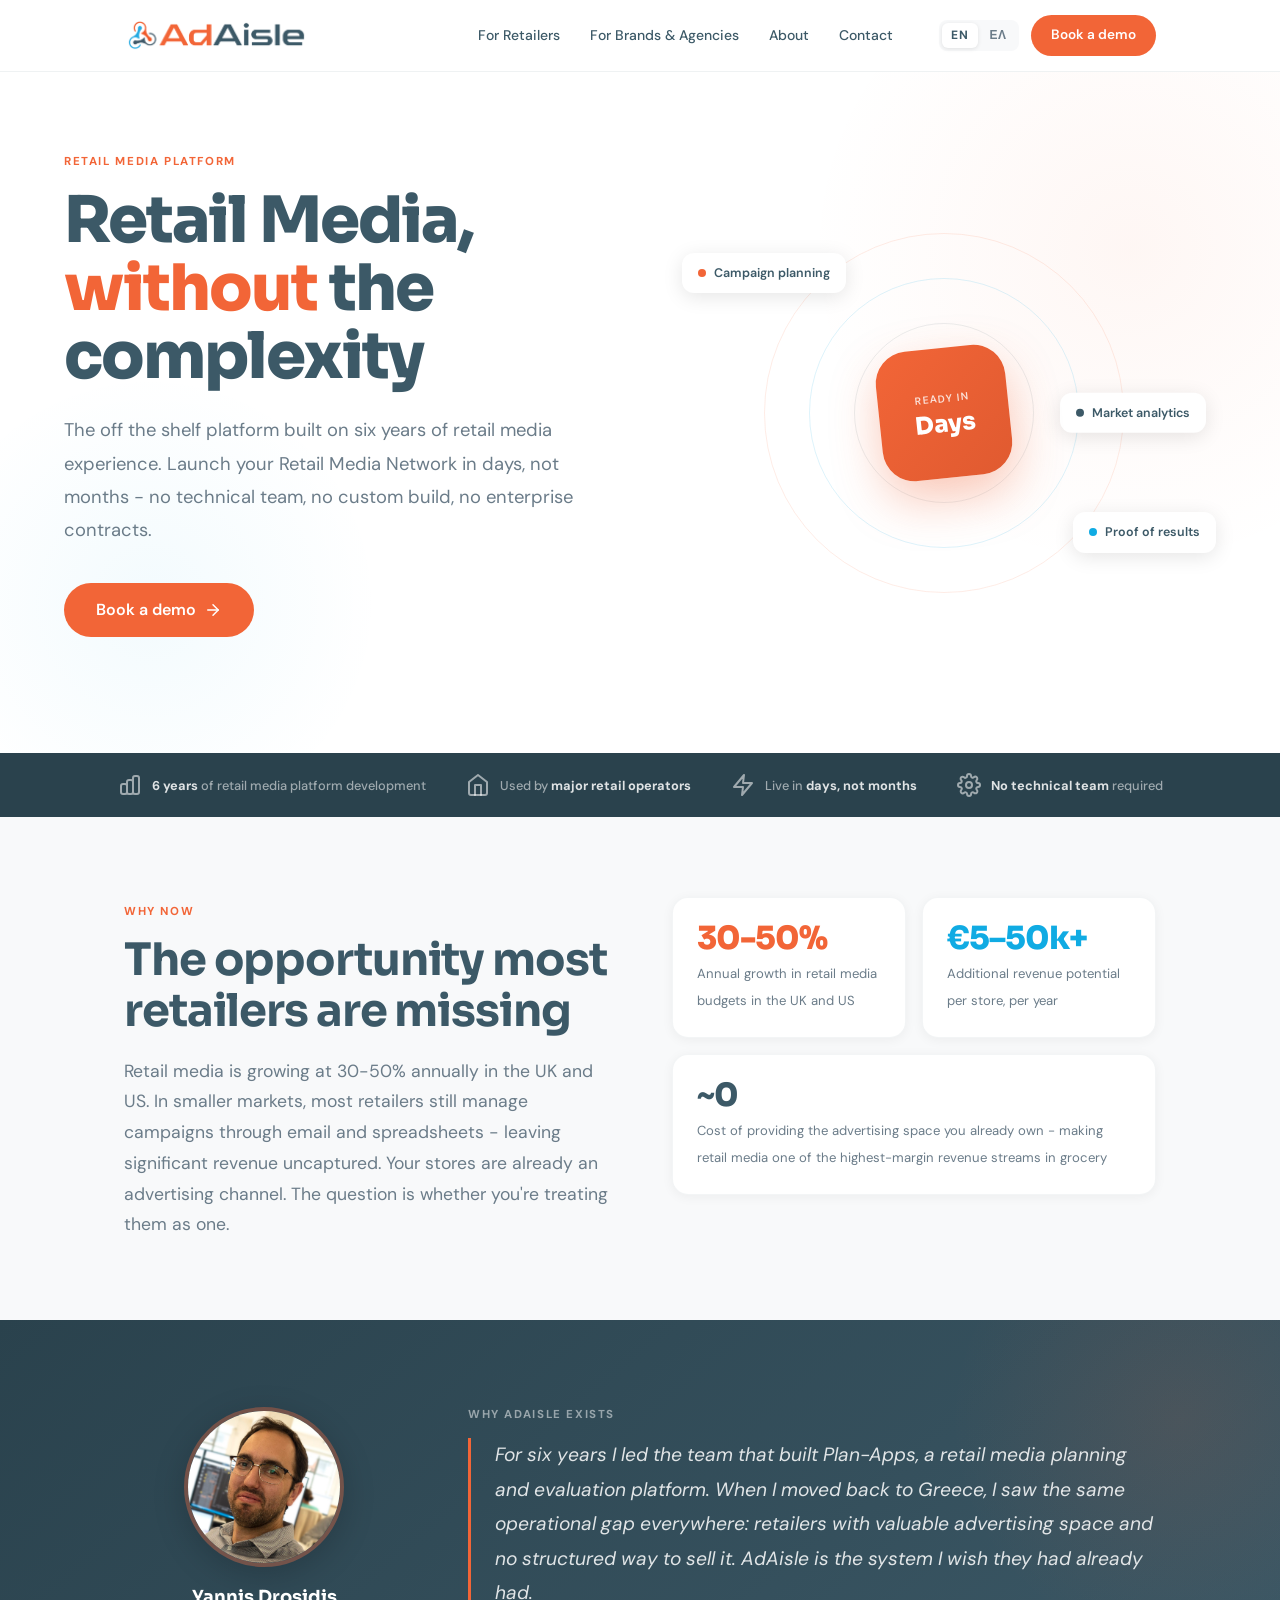
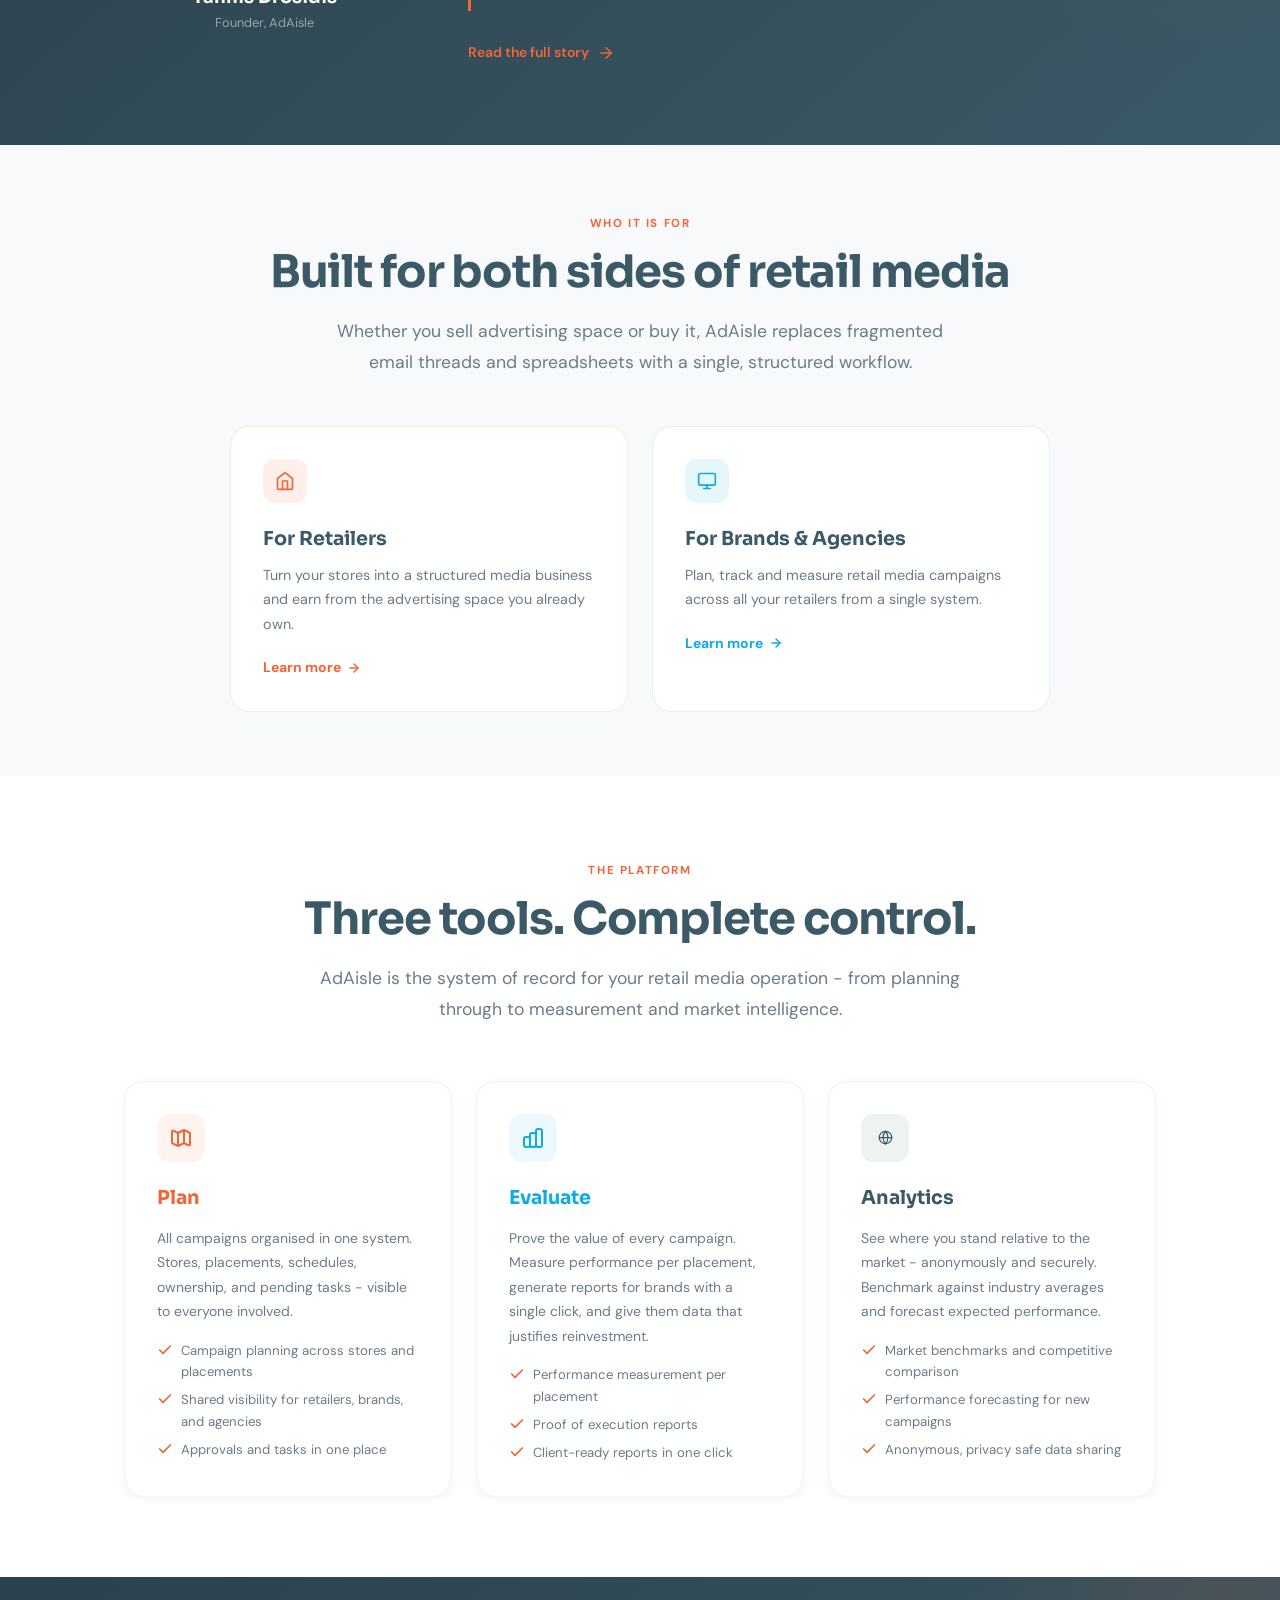
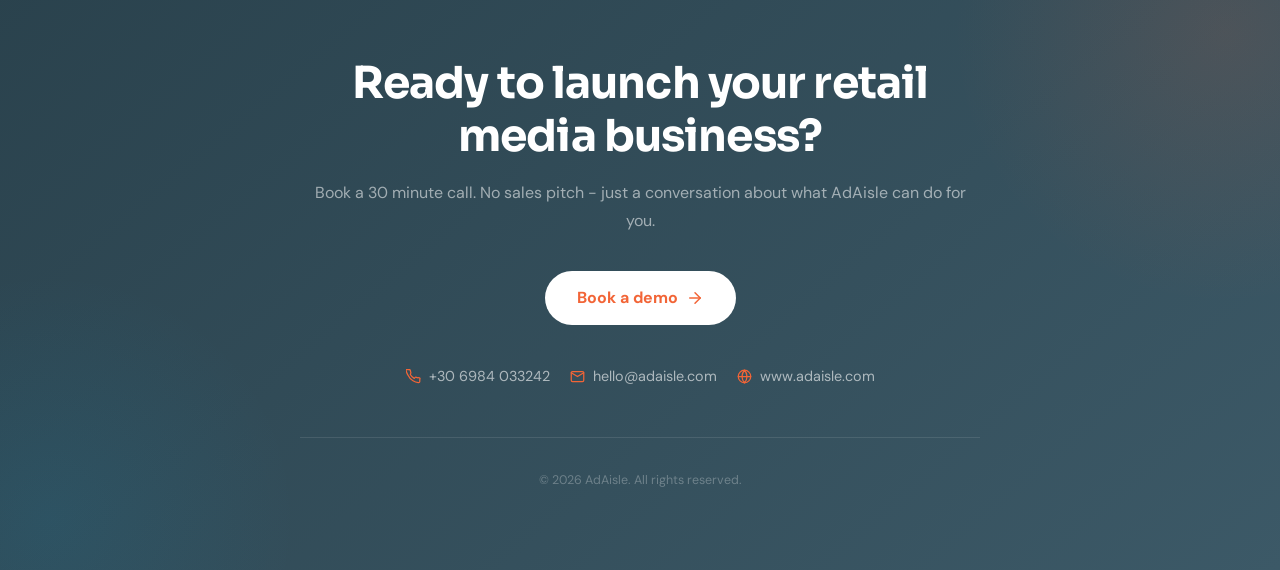
==== commit 19984843: "Manually clean up v3 of the static website" ====
--- a/index.html
+++ b/index.html
@@ -1,4 +1,4 @@
-<!DOCTYPE html>
+﻿<!DOCTYPE html>
 <html lang="en">
 <head>
   <meta charset="UTF-8">
@@ -665,12 +665,12 @@
 <body>
 <nav class="nav">
   <div class="nav-inner">
-    <a href="index.html" class="nav-logo"><svg height="30" viewBox="0 0 180 36" xmlns="http://www.w3.org/2000/svg" aria-label="AdAisle"><text x="0" y="28" font-family="Sora,sans-serif" font-size="30" font-weight="800" letter-spacing="-1"><tspan fill="#F26537">Ad</tspan><tspan fill="#3C5967">Aisle</tspan></text></svg></a>
+    <a href="index.html" class="nav-logo"><img src="assets/AdAsile-logo-wide.png" alt="AdAisle"></a>
     <div class="nav-links"><a href="retailers.html" class="nav-link" data-page="retailers.html"><span class="lang-en">For Retailers</span><span class="lang-el">Για Retailers</span></a>
 <a href="brands.html" class="nav-link" data-page="brands.html"><span class="lang-en">For Brands &amp; Agencies</span><span class="lang-el">Για Brands &amp; Agencies</span></a>
 <a href="about.html" class="nav-link" data-page="about.html"><span class="lang-en">About</span><span class="lang-el">Σχετικά</span></a>
 <a href="contact.html" class="nav-link" data-page="contact.html"><span class="lang-en">Contact</span><span class="lang-el">Επικοινωνία</span></a>
-<a href="blog.html" class="nav-link" data-page="blog.html"><span class="lang-en">Blog</span><span class="lang-el">Blog</span></a>
+
 </div>
     <div class="nav-right">
       <div class="lang-toggle">
@@ -691,7 +691,7 @@
 <a href="about.html" class="nav-link"><span class="lang-en">About</span><span class="lang-el">Σχετικά</span></a>
 <a href="contact.html" class="nav-link"><span class="lang-en">Contact</span><span class="lang-el">Επικοινωνία</span></a>
 
-  <a href="blog.html" class="nav-link"><span class="lang-en">Blog</span><span class="lang-el">Blog</span></a>
+
 <div class="nav-mobile-bottom">
     <div class="lang-toggle">
       <button class="lang-btn" data-lang="en">EN</button>
@@ -726,11 +726,7 @@
           <span class="lang-el">Κλείστε demo</span>
           <svg width="18" height="18" viewBox="0 0 24 24" fill="none" stroke="currentColor" stroke-width="2" stroke-linecap="round" stroke-linejoin="round"><path d="M5 12h14"/><path d="m12 5 7 7-7 7"/></svg>
         </a>
-        <a href="#video" class="btn btn-outline">
-          <svg width="16" height="16" viewBox="0 0 24 24" fill="currentColor" style="flex-shrink:0"><circle cx="12" cy="12" r="10" fill="none" stroke="currentColor" stroke-width="2"/><polygon points="10 8 16 12 10 16 10 8" fill="currentColor"/></svg>
-          <span class="lang-en">Watch a Video</span>
-          <span class="lang-el">Δείτε το Video</span>
-        </a>
+
       </div>
     </div>
     <div class="hero-graphic" aria-hidden="true">
@@ -793,7 +789,7 @@
 <div class="founder-strip-wrap">
   <div class="founder-strip">
     <div class="founder-left">
-      <img src="[data-uri]" alt="Yannis Drosidis" class="profile-photo">
+      <img src="assets/Yannis Drosidis - square.jpg" alt="Yannis Drosidis" class="profile-photo">
       <div>
         <div class="founder-name">Yannis Drosidis</div>
         <div class="founder-sub-role"><span class="lang-en">Founder, AdAisle</span><span class="lang-el">Ιδρυτής, AdAisle</span></div>
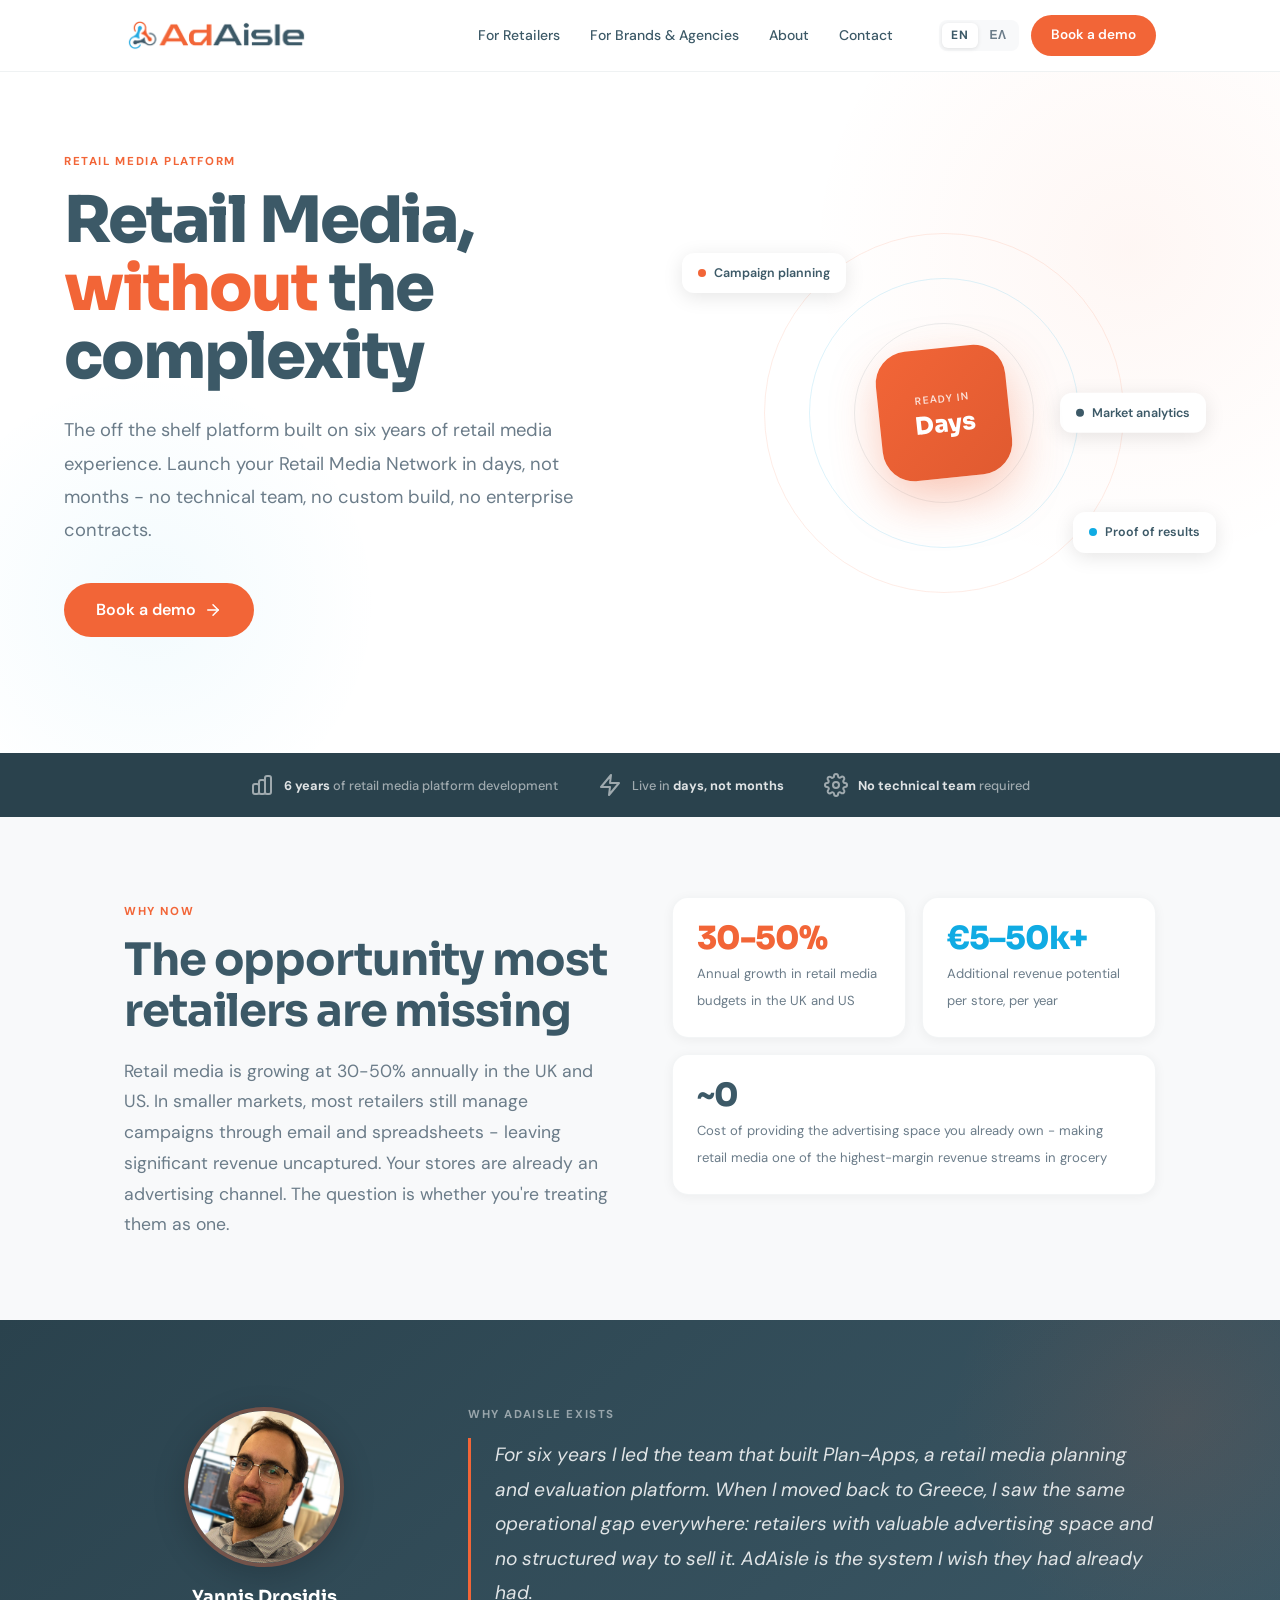
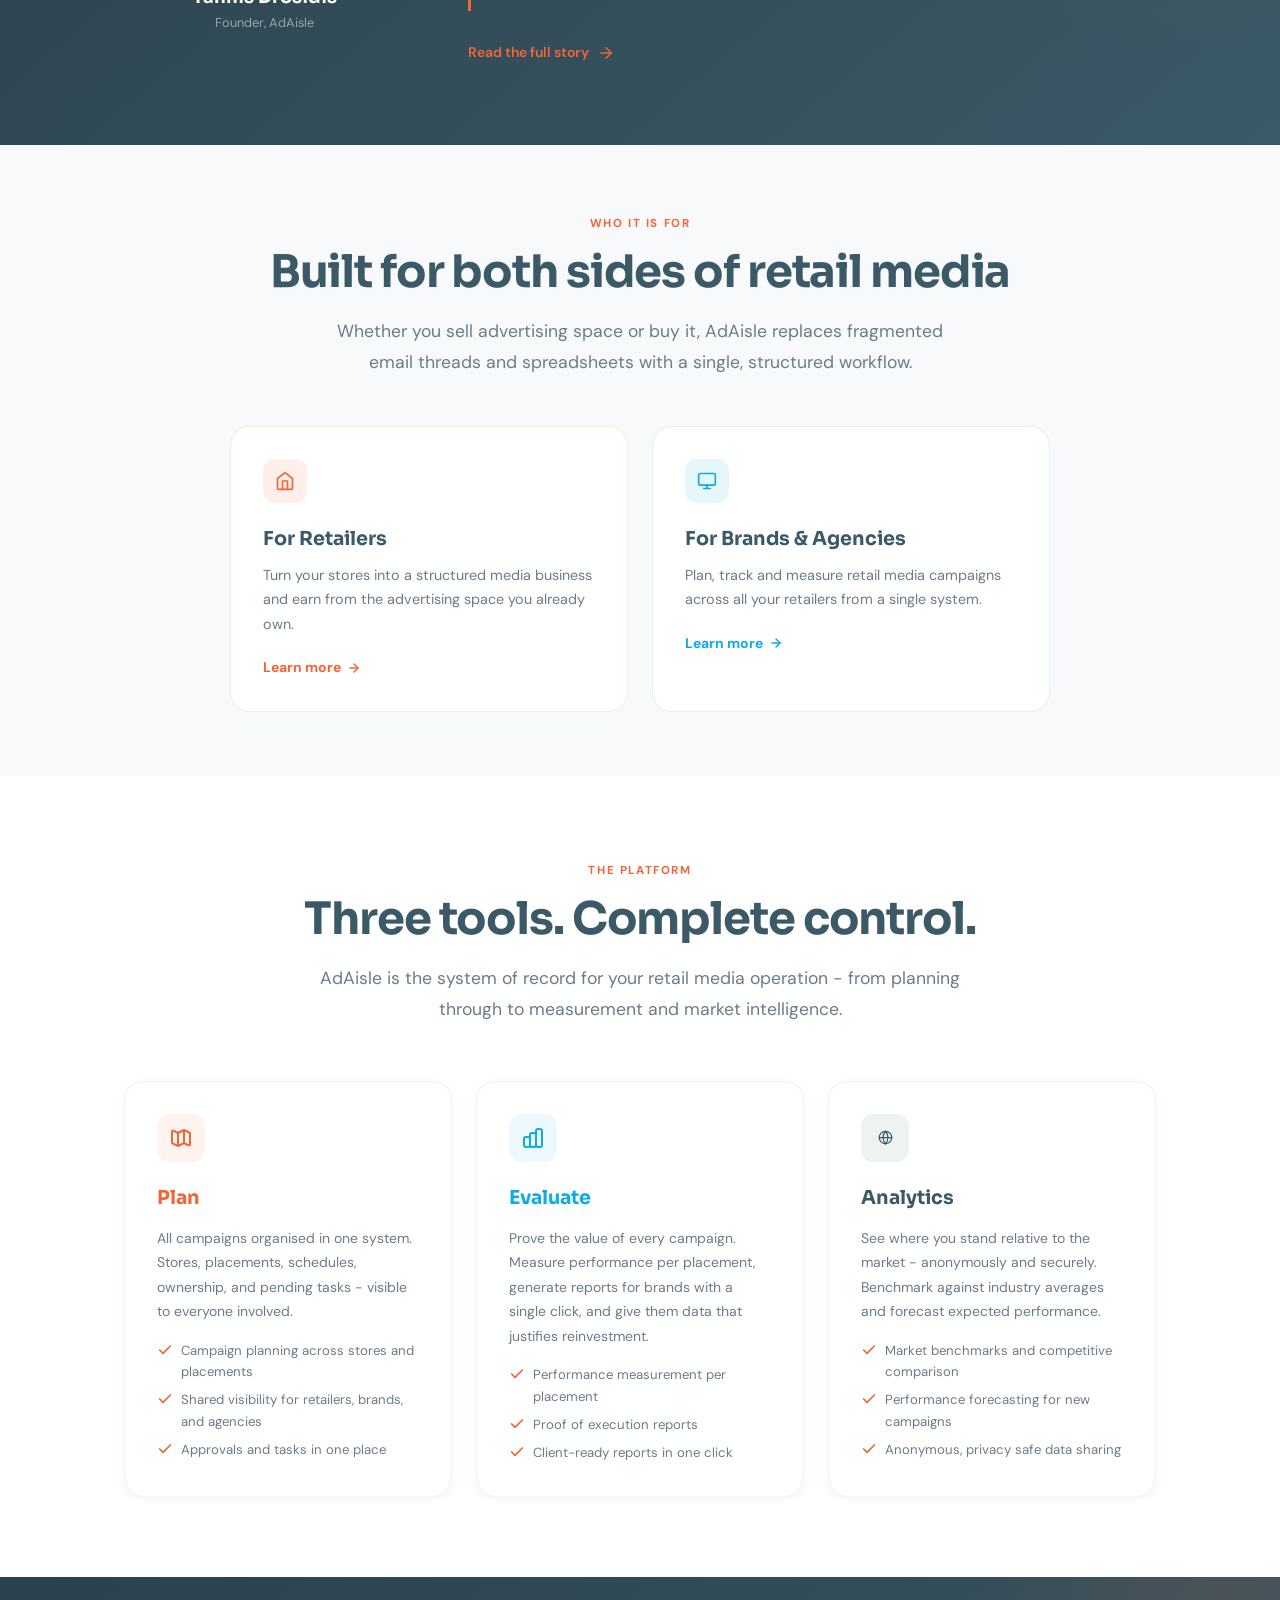
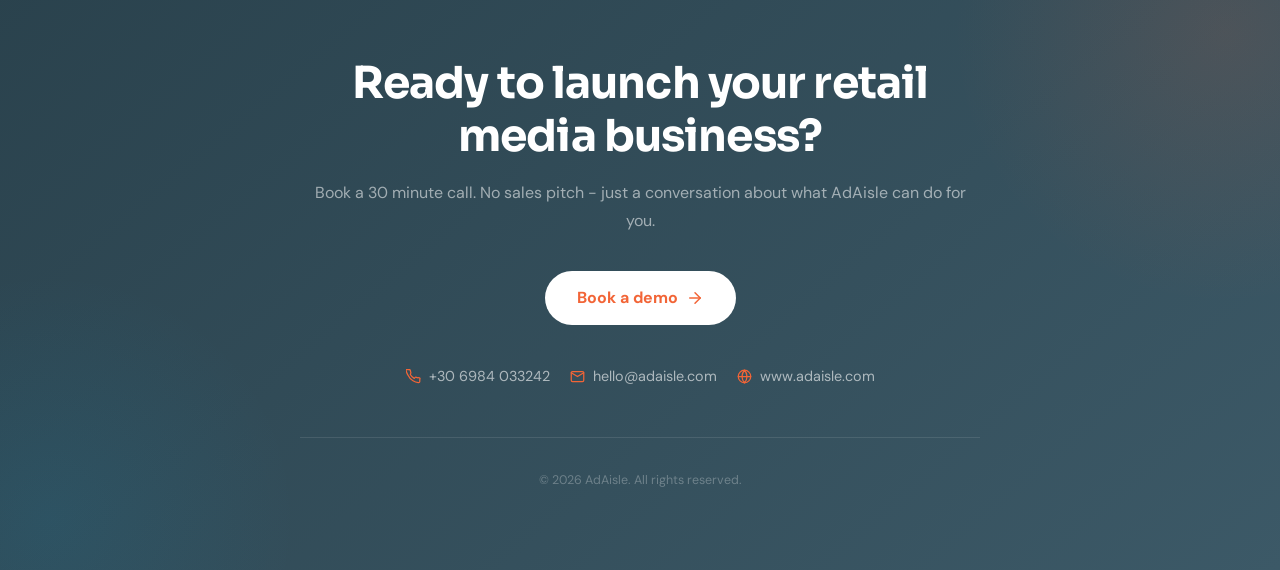
==== commit 58f42edf: "Remove wrong statement" ====
--- a/index.html
+++ b/index.html
@@ -748,7 +748,6 @@
 <div class="cred-strip">
   <div class="cred-strip-inner">
     <div class="cred-item"><svg width="24" height="24" viewBox="0 0 24 24" fill="none" stroke="currentColor" stroke-width="2" stroke-linecap="round" stroke-linejoin="round"><path d="M9 19v-6a2 2 0 00-2-2H5a2 2 0 00-2 2v6a2 2 0 002 2h2a2 2 0 002-2zm0 0V9a2 2 0 012-2h2a2 2 0 012 2v10m-6 0a2 2 0 002 2h2a2 2 0 002-2m0 0V5a2 2 0 012-2h2a2 2 0 012 2v14a2 2 0 01-2 2h-2a2 2 0 01-2-2z"/></svg><span class="lang-en"><strong>6 years</strong> of retail media platform development</span><span class="lang-el"><strong>6 χρόνια</strong> ανάπτυξης εργαλείων retail media στο UK</span></div>
-    <div class="cred-item"><svg width="24" height="24" viewBox="0 0 24 24" fill="none" stroke="currentColor" stroke-width="2" stroke-linecap="round" stroke-linejoin="round"><path d="M3 9l9-7 9 7v11a2 2 0 01-2 2H5a2 2 0 01-2-2z"/><polyline points="9 22 9 12 15 12 15 22"/></svg><span class="lang-en">Used by <strong>major retail operators</strong></span><span class="lang-el"></span></div>
     <div class="cred-item"><svg width="24" height="24" viewBox="0 0 24 24" fill="none" stroke="currentColor" stroke-width="2" stroke-linecap="round" stroke-linejoin="round"><polygon points="13 2 3 14 12 14 11 22 21 10 12 10 13 2"/></svg><span class="lang-en">Live in <strong>days, not months</strong></span><span class="lang-el">Λειτουργικό σε <strong>μέρες, όχι μήνες</strong></span></div>
     <div class="cred-item"><svg width="24" height="24" viewBox="0 0 24 24" fill="none" stroke="currentColor" stroke-width="2" stroke-linecap="round" stroke-linejoin="round"><circle cx="12" cy="12" r="3"/><path d="M19.4 15a1.65 1.65 0 00.33 1.82l.06.06a2 2 0 010 2.83 2 2 0 01-2.83 0l-.06-.06a1.65 1.65 0 00-1.82-.33 1.65 1.65 0 00-1 1.51V21a2 2 0 01-2 2 2 2 0 01-2-2v-.09A1.65 1.65 0 009 19.4a1.65 1.65 0 00-1.82.33l-.06.06a2 2 0 01-2.83 0 2 2 0 010-2.83l.06-.06A1.65 1.65 0 004.68 15a1.65 1.65 0 00-1.51-1H3a2 2 0 01-2-2 2 2 0 012-2h.09A1.65 1.65 0 004.6 9a1.65 1.65 0 00-.33-1.82l-.06-.06a2 2 0 010-2.83 2 2 0 012.83 0l.06.06A1.65 1.65 0 009 4.68a1.65 1.65 0 001-1.51V3a2 2 0 012-2 2 2 0 012 2v.09a1.65 1.65 0 001 1.51 1.65 1.65 0 001.82-.33l.06-.06a2 2 0 012.83 0 2 2 0 010 2.83l-.06.06A1.65 1.65 0 0019.4 9a1.65 1.65 0 001.51 1H21a2 2 0 012 2 2 2 0 01-2 2h-.09a1.65 1.65 0 00-1.51 1z"/></svg><span class="lang-en"><strong>No technical team</strong> required</span><span class="lang-el">Χωρίς <strong>τεχνική ομάδα</strong></span></div>
   </div>
